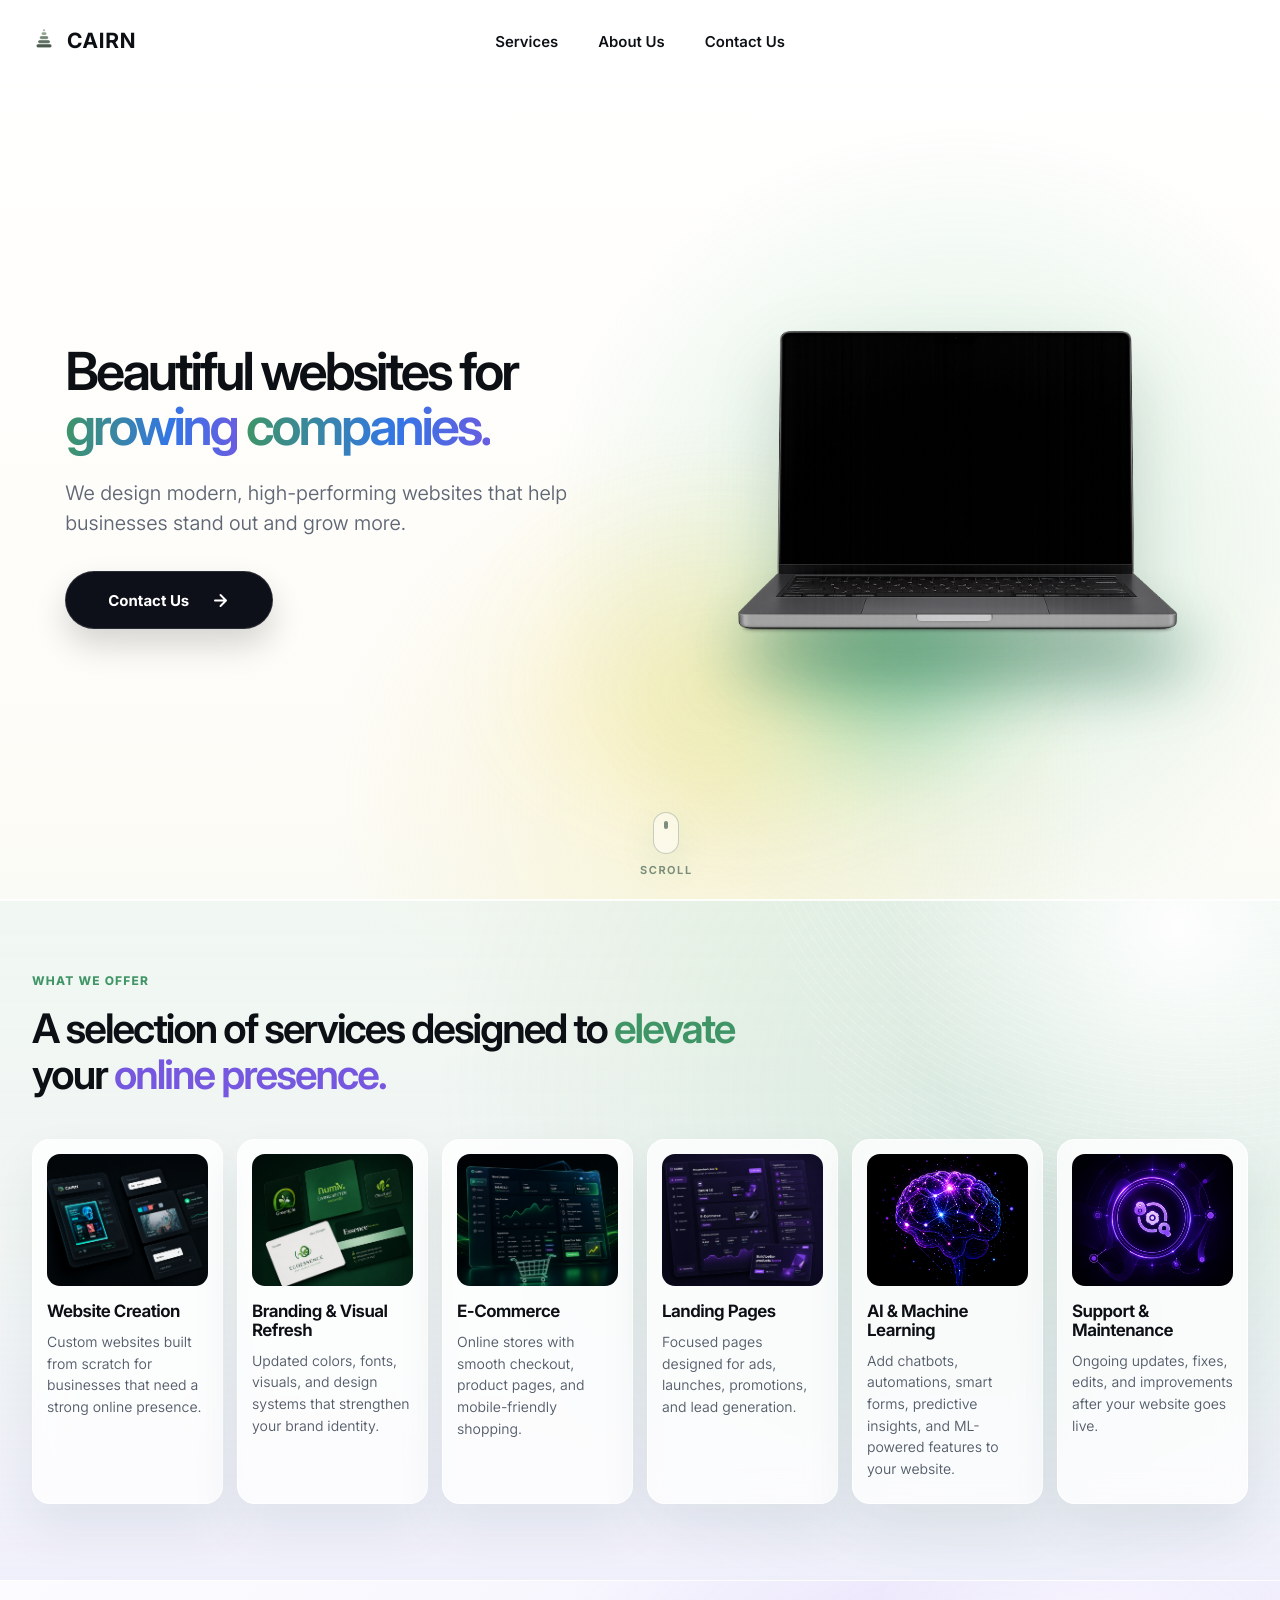
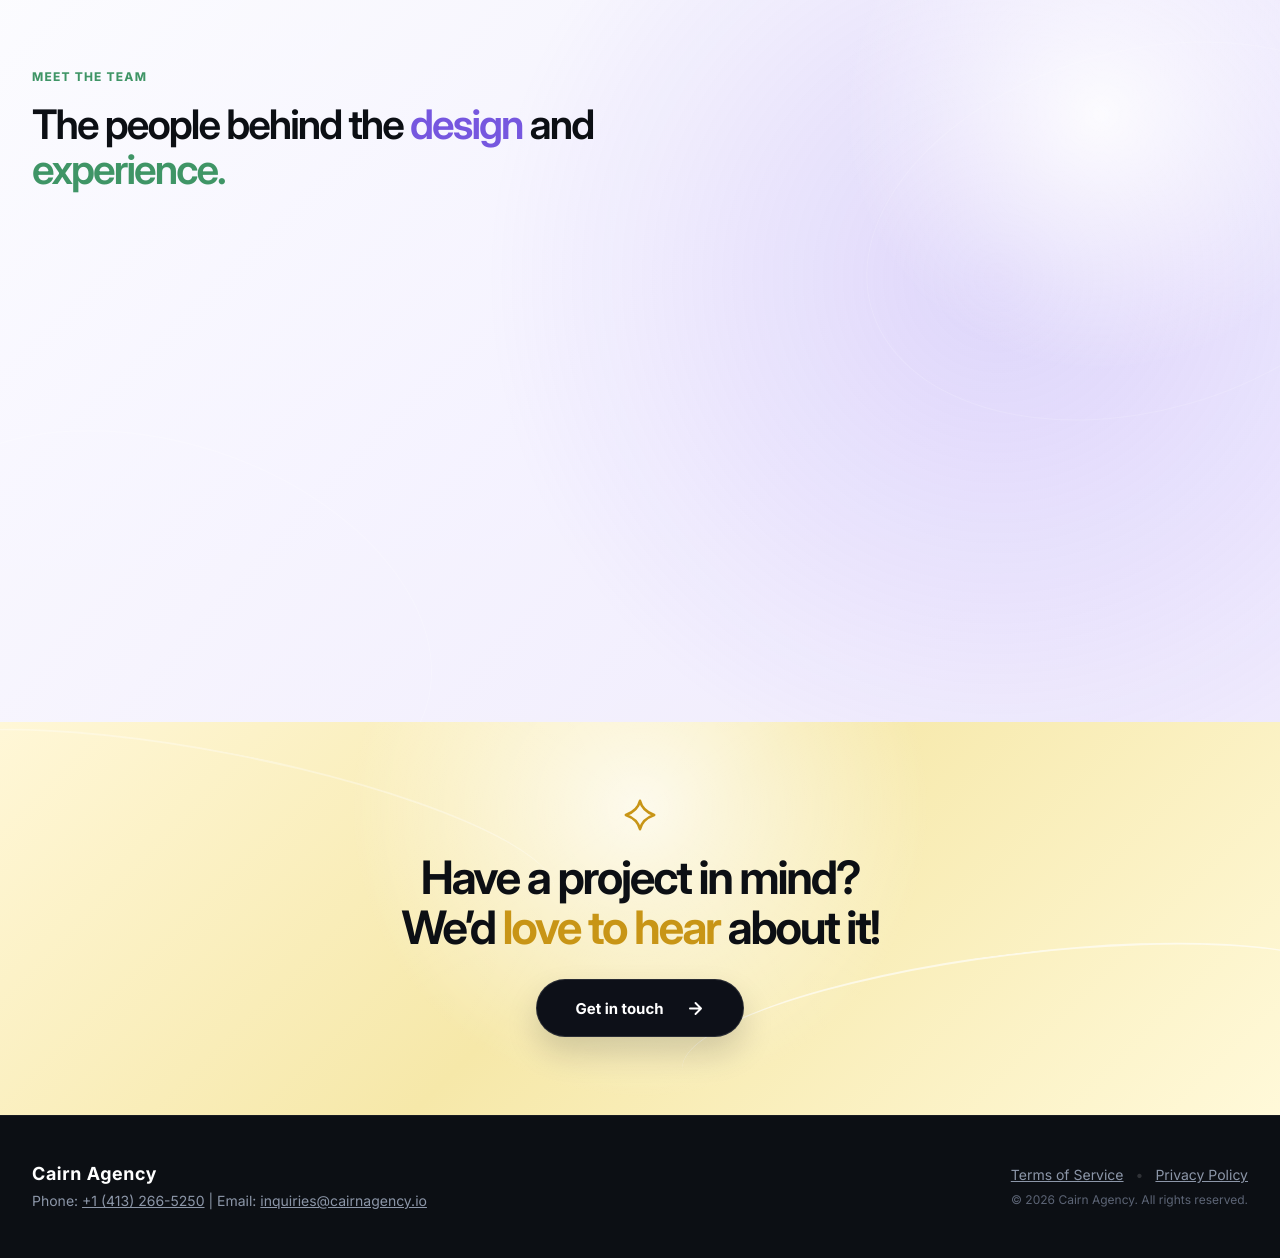
==== index.html @ 84ba9431 "chore: update LeadConnector chat widget ID" ====
<!DOCTYPE html>
<html lang="en">
<head>
  <meta charset="UTF-8" />
  <meta name="viewport" content="width=device-width, initial-scale=1.0" />
  <title>CAIRN - Beautiful Websites</title>
  <meta name="thumbnail" content="https://cairnagency.io/assets/cairn_logo.png" />
  <meta property="og:title" content="CAIRN - Beautiful Websites" />
  <meta property="og:description" content="Beautiful websites for growing companies." />
  <meta property="og:image" content="https://cairnagency.io/assets/cairn_logo.png" />
  <meta property="og:url" content="https://cairnagency.io" />
  <meta property="og:type" content="website" />
  <meta name="twitter:card" content="summary_large_image" />
  <meta name="twitter:image" content="https://cairnagency.io/assets/cairn_logo.png" />
  <link rel="preconnect" href="https://fonts.googleapis.com" />
  <link rel="preconnect" href="https://fonts.gstatic.com" crossorigin />
  <link href="https://fonts.googleapis.com/css2?family=Inter:wght@300;400;500;600;700;800&display=swap" rel="stylesheet" />
  <style>
    *, *::before, *::after { box-sizing: border-box; margin: 0; padding: 0; }

    :root {
      --ink: #0c0f14;
      --muted: #606775;
      --sage: #3f9566;
      --sage-soft: #dceee4;
      --lavender: #7657df;
      --violet: #9b5df6;
      --gold: #c89516;
      --cream: #fbfaf4;
      --card: rgba(255, 255, 255, 0.82);
      --line: rgba(12, 15, 20, 0.08);
      --shadow: 0 24px 70px rgba(32, 43, 58, 0.12);
      --radius: 22px;
    }

    html { scroll-behavior: smooth; }

    body {
      font-family: "Inter", system-ui, -apple-system, BlinkMacSystemFont, "Segoe UI", sans-serif;
      background: #fbfbf7;
      color: var(--ink);
      overflow-x: hidden;
      -webkit-font-smoothing: antialiased;
      text-rendering: geometricPrecision;
    }

    img, video { max-width: 100%; }

    a { color: inherit; }

    @keyframes fadeUp {
      from { transform: translateY(18px); }
      to { transform: translateY(0); }
    }

    @keyframes textReveal {
      from {
        opacity: 0;
        transform: translateY(22px);
        filter: blur(2px);
      }
      to {
        opacity: 1;
        transform: translateY(0);
        filter: blur(0);
      }
    }

    @keyframes gradientDrift {
      0%, 100% { background-position: 0% 50%; }
      50% { background-position: 100% 50%; }
    }

    @keyframes floatLaptop {
      0%, 100% { transform: translateY(0); }
      50% { transform: translateY(-10px); }
    }

    @keyframes sheen {
      0% { transform: translateX(-120%) skewX(-18deg); }
      45%, 100% { transform: translateX(230%) skewX(-18deg); }
    }

    @keyframes scrollPulse {
      0%, 100% { transform: translateY(0); opacity: 0.55; }
      50% { transform: translateY(7px); opacity: 1; }
    }

    .page {
      min-height: 100vh;
      background:
        radial-gradient(circle at 75% 19%, rgba(83, 189, 126, 0.22), transparent 26rem),
        radial-gradient(circle at 56% 28%, rgba(235, 219, 117, 0.28), transparent 24rem),
        linear-gradient(180deg, #fff 0%, #fdfcf7 28%, #edf6f0 48%, #f1effe 72%, #fff7cd 100%);
    }

    .container {
      width: min(100% - 64px, 1420px);
      margin-inline: auto;
    }

    .accent-green { color: var(--sage); }
    .accent-purple { color: var(--lavender); }
    .accent-gold { color: var(--gold); }

    /* NAV */
    .site-nav {
      position: fixed;
      top: 0;
      left: 0;
      right: 0;
      z-index: 100;
      background: rgba(255, 255, 255, 0.72);
      border-bottom: 1px solid rgba(255, 255, 255, 0.82);
      backdrop-filter: blur(22px);
      -webkit-backdrop-filter: blur(22px);
    }

    .nav-inner {
      width: min(100% - 64px, 1420px);
      min-height: 82px;
      margin-inline: auto;
      display: grid;
      grid-template-columns: 1fr auto 1fr;
      align-items: center;
      gap: 24px;
    }

    .brand {
      display: inline-flex;
      align-items: center;
      gap: 11px;
      width: fit-content;
      font-size: 21px;
      font-weight: 700;
      letter-spacing: 0.035em;
      text-decoration: none;
    }

    .brand-mark {
      width: 24px;
      height: 24px;
      object-fit: contain;
    }

    .nav-links {
      display: flex;
      align-items: center;
      justify-content: center;
      gap: 40px;
      list-style: none;
    }

    .nav-links a {
      position: relative;
      color: var(--ink);
      font-size: 15px;
      font-weight: 580;
      text-decoration: none;
    }

    .nav-links a::after {
      content: "";
      position: absolute;
      left: 0;
      right: 0;
      bottom: -9px;
      height: 2px;
      border-radius: 999px;
      background: linear-gradient(90deg, var(--sage), var(--lavender));
      transform: scaleX(0);
      transform-origin: center;
      transition: transform 180ms ease;
    }

    .nav-links a:hover::after { transform: scaleX(1); }

    /* HERO */
    .hero {
      position: relative;
      min-height: 100vh;
      display: flex;
      align-items: center;
      padding: 132px 0 76px;
      overflow: hidden;
      border-bottom: 1px solid rgba(255, 255, 255, 0.88);
      isolation: isolate;
    }

    .hero::before {
      content: "";
      position: absolute;
      width: 720px;
      height: 330px;
      right: 8%;
      bottom: 76px;
      border-radius: 50%;
      background:
        radial-gradient(circle at 60% 48%, rgba(26, 161, 95, 0.54), transparent 32%),
        radial-gradient(circle at 34% 60%, rgba(238, 221, 105, 0.42), transparent 42%);
      filter: blur(38px);
      opacity: 0.78;
      pointer-events: none;
      z-index: -1;
    }

    .hero-grid {
      position: relative;
      z-index: 1;
      display: grid;
      grid-template-columns: minmax(560px, 1fr) minmax(500px, 1fr);
      align-items: center;
      gap: 58px;
    }

    .hero-copy {
      min-width: 0;
      width: min(100%, 760px);
      padding-top: 18px;
      padding-left: clamp(0px, 2.6vw, 46px);
      animation: fadeUp 780ms ease both;
    }

    .hero h1 {
      max-width: 720px;
      font-size: clamp(42px, 4.1vw, 64px);
      font-weight: 620;
      letter-spacing: -0.058em;
      line-height: 1.045;
      color: var(--ink);
    }

    .hero-line {
      display: block;
      opacity: 0;
      animation: textReveal 680ms cubic-bezier(0.2, 0.78, 0.22, 1) forwards;
    }

    .hero-line:nth-child(2) { animation-delay: 90ms; }

    .hero-gradient-text {
      background: linear-gradient(92deg, #3f9566 0%, #3376e6 36%, #7657df 64%, #d848e9 100%);
      background-size: 170% 170%;
      -webkit-background-clip: text;
      -webkit-text-fill-color: transparent;
      background-clip: text;
      letter-spacing: -0.06em;
      animation: gradientDrift 8s ease-in-out infinite;
    }

    .gradient-word { display: inline; }
    .mobile-title-break { display: inline; }

    .hero-subtext {
      max-width: 545px;
      margin-top: 24px;
      color: var(--muted);
      font-size: 20px;
      line-height: 1.54;
      font-weight: 350;
      opacity: 0;
      animation: textReveal 640ms 220ms cubic-bezier(0.2, 0.78, 0.22, 1) forwards;
    }

    .btn {
      position: relative;
      display: inline-flex;
      align-items: center;
      justify-content: center;
      gap: 22px;
      min-width: 208px;
      min-height: 58px;
      padding: 16px 28px;
      border-radius: 999px;
      background: #0d1018;
      color: #fff;
      border: 1px solid rgba(255, 255, 255, 0.12);
      box-shadow: 0 16px 32px rgba(0, 0, 0, 0.16);
      font-size: 15px;
      font-weight: 700;
      text-decoration: none;
      overflow: hidden;
      transition: transform 180ms ease, box-shadow 180ms ease;
    }

    .btn::after {
      content: "";
      position: absolute;
      inset: -35% auto -35% -50%;
      width: 46%;
      background: linear-gradient(90deg, transparent, rgba(255, 255, 255, 0.28), transparent);
      animation: sheen 4.8s ease-in-out infinite;
      pointer-events: none;
    }

    .btn:hover {
      transform: translateY(-2px);
      box-shadow: 0 20px 44px rgba(0, 0, 0, 0.22);
    }

    .hero-actions {
      display: flex;
      flex-direction: column;
      align-items: flex-start;
      gap: 26px;
      margin-top: 32px;
      opacity: 0;
      animation: textReveal 640ms 340ms cubic-bezier(0.2, 0.78, 0.22, 1) forwards;
    }

    .hero-visual {
      position: relative;
      z-index: 1;
      animation: fadeUp 900ms 100ms ease both;
    }

    .macbook-wrapper {
      position: relative;
      width: 100%;
      max-width: 680px;
      margin-left: auto;
      animation: floatLaptop 7s ease-in-out infinite;
    }

    .macbook-wrapper::after {
      content: "";
      position: absolute;
      left: 11%;
      right: 8%;
      bottom: -4%;
      height: 16%;
      border-radius: 50%;
      background: rgba(23, 111, 67, 0.42);
      filter: blur(32px);
      z-index: 0;
    }

    .macbook-img {
      position: relative;
      z-index: 2;
      display: block;
      filter: drop-shadow(0 34px 34px rgba(28, 60, 45, 0.18));
      pointer-events: none;
    }

    .screen-video {
      position: absolute;
      z-index: 3;
      top: 19.8%;
      left: 15.8%;
      width: 68%;
      height: 42%;
      object-fit: contain;
      display: block;
    }

    .scroll-cue {
      position: absolute;
      left: 50%;
      bottom: 22px;
      z-index: 3;
      display: inline-flex;
      flex-direction: column;
      align-items: center;
      gap: 9px;
      color: rgba(63, 90, 76, 0.68);
      font-size: 11px;
      font-weight: 650;
      letter-spacing: 0.14em;
      text-transform: uppercase;
      text-decoration: none;
      transform: translateX(-50%);
      opacity: 0;
      animation: textReveal 700ms 780ms ease forwards;
    }

    .scroll-cue:hover { color: rgba(45, 112, 77, 0.96); }

    .scroll-mouse {
      width: 26px;
      height: 42px;
      border: 1px solid rgba(63, 90, 76, 0.28);
      border-radius: 999px;
      display: grid;
      place-items: start center;
      padding-top: 8px;
      background: rgba(255, 255, 255, 0.45);
      box-shadow: 0 12px 34px rgba(63, 149, 102, 0.12);
      backdrop-filter: blur(12px);
      -webkit-backdrop-filter: blur(12px);
    }

    .scroll-dot {
      width: 4px;
      height: 8px;
      border-radius: 999px;
      background: currentColor;
      animation: scrollPulse 1.7s ease-in-out infinite;
    }

    /* SECTION BASE */
    section { scroll-margin-top: 88px; }

    .section-kicker {
      margin-bottom: 18px;
      color: var(--sage);
      font-size: 12px;
      font-weight: 760;
      letter-spacing: 0.1em;
      text-transform: uppercase;
    }

    .section-title {
      max-width: 720px;
      font-size: clamp(31px, 3.18vw, 43px);
      font-weight: 620;
      line-height: 1.12;
      letter-spacing: -0.048em;
    }

    /* PORTFOLIO */
    .portfolio-section {
      position: relative;
      padding: 72px 0 76px;
      background:
        radial-gradient(circle at 10% 90%, rgba(255, 255, 255, 0.94), transparent 18rem),
        radial-gradient(circle at 80% 10%, rgba(118, 87, 223, 0.12), transparent 35rem),
        linear-gradient(180deg, #fbfbf7, rgba(238, 246, 241, 0.4), rgba(240, 239, 252, 0.4));
      overflow: hidden;
    }

    .portfolio-header {
      position: relative;
      z-index: 1;
      margin-bottom: 42px;
      min-width: 0;
    }

    @keyframes floatPortfolio {
      0%, 100% { transform: translateY(0px) rotateZ(0deg); }
      50% { transform: translateY(-16px) rotateZ(0.5deg); }
    }

    .portfolio-floating-wrapper {
      position: relative;
      z-index: 1;
      width: 100%;
      max-width: 900px;
      margin: 40px auto 0;
      perspective: 1000px;
      animation: floatPortfolio 7s ease-in-out infinite;
    }

    .portfolio-floating-item {
      position: relative;
      display: block;
      width: 100%;
      transition: transform 0.6s cubic-bezier(0.2, 0.8, 0.2, 1);
      transform: rotateX(5deg) rotateY(-3deg);
      text-decoration: none;
    }

    .portfolio-floating-item:hover {
      transform: rotateX(0deg) rotateY(0deg) scale(1.02);
    }

    .portfolio-floating-img {
      display: block;
      width: 100%;
      height: auto;
      object-fit: contain;
      filter: drop-shadow(0 36px 60px rgba(28, 41, 55, 0.18));
      transition: filter 0.6s ease, transform 0.6s ease;
    }

    .portfolio-floating-item:hover .portfolio-floating-img {
      filter: drop-shadow(0 45px 80px rgba(28, 41, 55, 0.26));
      transform: scale(1.01);
    }

    .portfolio-title-pill {
      position: absolute;
      bottom: 10%;
      left: 50%;
      transform: translateX(-50%);
      background: rgba(255, 255, 255, 0.88);
      border: 1px solid rgba(255, 255, 255, 0.95);
      box-shadow: 0 16px 40px rgba(0, 0, 0, 0.15);
      backdrop-filter: blur(16px);
      -webkit-backdrop-filter: blur(16px);
      padding: 14px 32px;
      border-radius: 999px;
      color: var(--ink);
      font-size: 20px;
      font-weight: 700;
      letter-spacing: -0.01em;
      transition: transform 0.6s cubic-bezier(0.2, 0.8, 0.2, 1), background 0.6s ease;
      pointer-events: none;
      display: flex;
      align-items: center;
      gap: 10px;
    }

    .portfolio-floating-item:hover .portfolio-title-pill {
      transform: translateX(-50%) translateY(-8px);
      background: #fff;
    }

    .portfolio-title-pill svg {
      color: var(--lavender);
      transition: transform 0.4s ease;
    }

    .portfolio-floating-item:hover .portfolio-title-pill svg {
      transform: translateX(4px) translateY(-4px);
    }

    /* SERVICES */
    .services-section {
      position: relative;
      padding: 72px 0 76px;
      background:
        radial-gradient(circle at 92% 4%, rgba(255, 255, 255, 0.94), transparent 18rem),
        radial-gradient(circle at 78% 28%, rgba(91, 171, 126, 0.16), transparent 35rem),
        linear-gradient(180deg, rgba(238, 246, 241, 0.78), rgba(241, 245, 245, 0.72) 50%, rgba(240, 239, 252, 0.88));
      border-top: 1px solid rgba(255, 255, 255, 0.9);
      border-bottom: 1px solid rgba(255, 255, 255, 0.9);
      overflow: hidden;
    }

    .services-section::before {
      content: "";
      position: absolute;
      inset: 0 0 auto auto;
      width: 520px;
      height: 430px;
      opacity: 0.36;
      background:
        repeating-radial-gradient(ellipse at top right, rgba(255,255,255,0.54) 0 1px, transparent 1px 8px);
      transform: rotate(-18deg) translate(90px, -110px);
      pointer-events: none;
    }

    .services-header {
      position: relative;
      z-index: 1;
      margin-bottom: 42px;
      min-width: 0;
    }

    .services-grid {
      position: relative;
      z-index: 1;
      display: grid;
      grid-template-columns: repeat(6, minmax(0, 1fr));
      gap: 14px;
    }

    .service-card {
      min-height: 318px;
      padding: 14px 14px 22px;
      border: 1px solid rgba(255, 255, 255, 0.9);
      border-radius: 18px;
      background: rgba(255, 255, 255, 0.78);
      box-shadow: 0 24px 50px rgba(43, 61, 75, 0.08);
      backdrop-filter: blur(14px);
      -webkit-backdrop-filter: blur(14px);
      display: flex;
      flex-direction: column;
      transition: transform 180ms ease, box-shadow 180ms ease, border-color 180ms ease;
    }

    .service-card:hover {
      transform: translateY(-5px);
      border-color: rgba(63, 149, 102, 0.18);
      box-shadow: 0 30px 64px rgba(43, 61, 75, 0.14);
    }

    .service-img {
      width: 100%;
      aspect-ratio: 1 / 0.82;
      object-fit: cover;
      border-radius: 13px;
      box-shadow: inset 0 0 0 1px rgba(255, 255, 255, 0.3);
    }

    .service-name {
      margin-top: 17px;
      font-size: 17px;
      font-weight: 660;
      line-height: 1.1;
      letter-spacing: -0.03em;
    }

    .service-desc {
      margin-top: 10px;
      color: #525b68;
      font-size: 14px;
      font-weight: 350;
      line-height: 1.55;
    }

    /* TEAM */
    .team-section {
      position: relative;
      padding: 88px 0 84px;
      background:
        radial-gradient(circle at 86% 18%, rgba(255,255,255,0.88), transparent 16rem),
        radial-gradient(circle at 78% 40%, rgba(142, 111, 235, 0.2), transparent 32rem),
        linear-gradient(135deg, rgba(252,252,255,0.96), rgba(237,232,255,0.88));
      overflow: hidden;
    }

    .team-section::before,
    .team-section::after {
      content: "";
      position: absolute;
      inset: auto auto -80px -120px;
      width: 560px;
      height: 360px;
      border: 1px solid rgba(255, 255, 255, 0.6);
      border-radius: 50%;
      transform: rotate(18deg);
      opacity: 0.36;
      pointer-events: none;
    }

    .team-section::after {
      inset: 70px -140px auto auto;
      opacity: 0.24;
      transform: rotate(-16deg);
    }

    .team-header {
      position: relative;
      z-index: 1;
      margin-bottom: 40px;
      min-width: 0;
    }

    .team-grid {
      position: relative;
      z-index: 1;
      display: grid;
      grid-template-columns: repeat(2, minmax(0, 1fr));
      gap: 56px;
    }

    .bio-card {
      min-height: 360px;
      padding: 32px;
      display: grid;
      grid-template-columns: 152px 1fr;
      gap: 28px;
      border: 1px solid rgba(255, 255, 255, 0.86);
      border-radius: 18px;
      background: rgba(255, 255, 255, 0.78);
      box-shadow: 0 26px 70px rgba(80, 71, 110, 0.12);
      backdrop-filter: blur(16px);
      -webkit-backdrop-filter: blur(16px);
      transition: transform 180ms ease, box-shadow 180ms ease;
    }

    .bio-card:hover {
      transform: translateY(-6px);
      box-shadow: 0 32px 80px rgba(80, 71, 110, 0.18);
    }

    .bio-photo-wrap {
      align-self: start;
      width: 132px;
      height: 132px;
      padding: 4px;
      border-radius: 50%;
      background: linear-gradient(135deg, var(--person-color), rgba(255,255,255,0.9));
      box-shadow: 0 18px 36px color-mix(in srgb, var(--person-color) 28%, transparent);
    }

    .bio-photo-wrap img {
      width: 100%;
      height: 100%;
      border-radius: 50%;
      object-fit: cover;
      border: 4px solid rgba(255, 255, 255, 0.86);
    }

    .bio-name {
      font-size: 26px;
      font-weight: 660;
      line-height: 1.1;
      letter-spacing: -0.045em;
    }

    .bio-roles {
      display: flex;
      flex-wrap: wrap;
      gap: 8px;
      margin: 16px 0 22px;
    }

    .bio-role {
      padding: 7px 14px;
      border-radius: 999px;
      background: color-mix(in srgb, var(--person-color) 12%, white);
      color: var(--person-color);
      font-size: 12px;
      font-weight: 700;
    }

    .bio-text {
      color: #4f5865;
      font-size: 14px;
      font-weight: 350;
      line-height: 1.72;
    }

    .linkedin-btn {
      width: fit-content;
      display: inline-flex;
      align-items: center;
      gap: 8px;
      margin-top: 24px;
      padding: 10px 18px;
      border: 1px solid color-mix(in srgb, var(--person-color) 35%, rgba(0,0,0,0.1));
      border-radius: 9px;
      color: var(--person-color);
      background: rgba(255, 255, 255, 0.62);
      font-size: 13px;
      font-weight: 700;
      text-decoration: none;
      transition: transform 180ms ease, background 180ms ease;
    }

    .linkedin-btn:hover {
      transform: translateY(-2px);
      background: #fff;
    }

    /* CTA */
    .footer-cta {
      position: relative;
      padding: 76px 0 78px;
      text-align: center;
      background:
        radial-gradient(circle at 50% 22%, rgba(255, 255, 255, 0.78), transparent 18rem),
        linear-gradient(135deg, #fff7d7, #f6e8a9 48%, #fff9d9);
      overflow: hidden;
    }

    .footer-cta::before,
    .footer-cta::after {
      content: "";
      position: absolute;
      inset: auto -80px 12px auto;
      width: 680px;
      height: 150px;
      border-top: 2px solid rgba(255, 255, 255, 0.64);
      border-radius: 50%;
      transform: rotate(-7deg);
      pointer-events: none;
    }

    .footer-cta::after {
      inset: 30px auto auto -120px;
      transform: rotate(11deg);
      opacity: 0.52;
    }

    .sparkle {
      width: 34px;
      height: 34px;
      margin: 0 auto 18px;
      color: var(--gold);
    }

    .footer-cta h2 {
      max-width: 640px;
      margin: 0 auto 26px;
      font-size: clamp(32px, 3.6vw, 48px);
      font-weight: 660;
      line-height: 1.08;
      letter-spacing: -0.05em;
    }

    /* ANIMATION */
    .reveal {
      transform: translateY(0);
      transition: opacity 680ms ease, transform 680ms ease;
    }

    .js .reveal {
      opacity: 0;
      transform: translateY(18px);
    }

    .js .reveal.is-visible {
      opacity: 1;
      transform: translateY(0);
    }

    /* RESPONSIVE */
    @media (max-width: 1180px) {
      .hero-grid { grid-template-columns: 1fr; gap: 34px; }
      .hero { padding-top: 124px; }
      .hero-copy { padding-left: 0; }
      .macbook-wrapper { margin-inline: auto; max-width: 760px; }
      .services-grid { grid-template-columns: repeat(3, minmax(0, 1fr)); }
      .team-grid { gap: 28px; }
      .bio-card { grid-template-columns: 1fr; text-align: center; }
      .bio-photo-wrap, .linkedin-btn { margin-inline: auto; }
      .bio-roles { justify-content: center; }
    }

    @media (max-width: 820px) {
      .container, .nav-inner { width: min(100% - 36px, 1420px); }
      .nav-inner {
        min-height: 86px;
        grid-template-columns: 1fr;
        justify-items: center;
        gap: 12px;
        padding-block: 14px;
      }
      .brand { justify-self: center; }
      .nav-links { gap: 26px; }
      .nav-links a { font-size: 14px; }
      .hero { min-height: auto; padding: 116px 0 58px; }
      .hero h1 { font-size: clamp(44px, 12vw, 68px); }
      .hero-subtext { font-size: 18px; }
      .scroll-cue { display: none; }
      .services-grid { grid-template-columns: repeat(2, minmax(0, 1fr)); }
      .team-grid { grid-template-columns: 1fr; }
    }

    @media (max-width: 560px) {
      .container, .nav-inner { width: min(100% - 28px, 1420px); }
      .nav-inner { min-height: 82px; }
      .brand { font-size: 18px; }
      .brand-mark { width: 21px; height: 21px; }
      .nav-links { gap: 18px; }
      .nav-links a { font-size: 12px; }
      .hero { padding-top: 96px; }
      .hero-grid { gap: 42px; }
      .hero h1 {
        max-width: 100%;
        font-size: clamp(36px, 10.1vw, 40px);
        letter-spacing: -0.045em;
        line-height: 1.04;
      }
      .mobile-title-break { display: block; }
      .gradient-word { display: block; }
      .hero-copy { text-align: center; }
      .hero-subtext {
        max-width: 100%;
        font-size: 16px;
        margin-inline: auto;
      }
      .macbook-wrapper { max-width: 100%; }
      .section-title {
        max-width: 100%;
        font-size: clamp(28px, 8.1vw, 34px);
        letter-spacing: -0.045em;
      }
      .hero-actions { gap: 22px; align-items: center; }
      .services-grid { grid-template-columns: 1fr; }
      .service-card { min-height: auto; }
      .services-section, .team-section, .portfolio-section { padding-block: 54px; }
      .bio-card { padding: 24px; }
      .footer-cta { padding-block: 58px; }

      /* Mobile Portfolio Adjustments */
      .portfolio-floating-item {
        transform: rotateX(2deg) rotateY(-1deg);
      }
      .portfolio-floating-item:hover {
        transform: rotateX(0deg) rotateY(0deg) scale(1.01);
      }
      .portfolio-floating-img {
        filter: drop-shadow(0 20px 40px rgba(28, 41, 55, 0.15));
      }
      .portfolio-title-pill {
        width: 85%;
        max-width: 280px;
        font-size: 15px;
        padding: 10px 16px;
        justify-content: center;
      }
      .portfolio-title-pill svg {
        width: 16px;
        height: 16px;
      }
    }

    @media (prefers-reduced-motion: reduce) {
      *, *::before, *::after {
        animation-duration: 0.01ms !important;
        animation-iteration-count: 1 !important;
        scroll-behavior: auto !important;
        transition-duration: 0.01ms !important;
      }
    }

    /* Footer Styles */
    .site-footer {
      background: #0c0f14;
      color: #8c96a8;
      padding: 48px 0;
      border-top: 1px solid rgba(255, 255, 255, 0.05);
      font-size: 14px;
    }

    .footer-inner {
      width: min(100% - 64px, 1420px);
      margin-inline: auto;
      display: flex;
      justify-content: space-between;
      align-items: center;
      flex-wrap: wrap;
      gap: 24px;
    }

    .footer-brand {
      display: flex;
      flex-direction: column;
      gap: 8px;
    }

    .brand-text {
      color: #ffffff;
      font-size: 18px;
      font-weight: 700;
      letter-spacing: 0.035em;
    }

    .footer-contact-info {
      font-weight: 400;
    }

    .footer-meta {
      display: flex;
      flex-direction: column;
      align-items: flex-end;
      gap: 8px;
    }

    .footer-legal-links {
      display: flex;
      align-items: center;
      gap: 12px;
    }

    .footer-link {
      transition: color 150ms ease;
    }

    .footer-link:hover {
      color: #ffffff;
    }

    .footer-separator {
      color: rgba(255, 255, 255, 0.15);
    }

    .footer-copyright {
      font-size: 12px;
      color: #5c6475;
    }

    @media (max-width: 820px) {
      .footer-inner {
        flex-direction: column;
        align-items: center;
        text-align: center;
      }
      .footer-meta {
        align-items: center;
      }
    }
  </style>
</head>
<body>
  <div class="page">
    <header class="site-nav">
      <div class="nav-inner">
        <a class="brand" href="#">
          <img class="brand-mark" src="assets/cairn-stone-mark-cropped.png" alt="" />
          <span>CAIRN</span>
        </a>
        <ul class="nav-links" aria-label="Primary navigation">
          <li><a href="#services">Services</a></li>
          <li><a href="#about">About Us</a></li>
          <li><a href="#contact">Contact Us</a></li>
        </ul>
      </div>
    </header>

    <main>
      <section class="hero" id="home">
        <div class="container hero-grid">
          <div class="hero-copy">
            <h1>
              <span class="hero-line">Beautiful websites <span class="mobile-title-break">for</span></span>
              <span class="hero-line"><span class="hero-gradient-text">growing</span> <span class="hero-gradient-text gradient-word">companies.</span></span>
            </h1>
            <p class="hero-subtext">We design modern, high-performing websites that help businesses stand out and grow more.</p>
            <div class="hero-actions">
              <a href="mailto:inquiries@cairnagency.io" class="btn">
                Contact Us
                <svg width="19" height="19" viewBox="0 0 24 24" fill="none" stroke="currentColor" stroke-width="2.4" stroke-linecap="round" stroke-linejoin="round">
                  <path d="M5 12h14M12 5l7 7-7 7" />
                </svg>
              </a>
            </div>
          </div>

          <div class="hero-visual">
            <div class="macbook-wrapper">
              <video class="screen-video" autoplay loop muted playsinline>
                <source src="assets/motion-tiles.mp4" type="video/mp4" />
              </video>
              <img class="macbook-img" src="assets/mac.png" alt="MacBook showing web design tiles" />
            </div>
          </div>
        </div>
        <a class="scroll-cue" href="#services" aria-label="Scroll to services">
          <span class="scroll-mouse" aria-hidden="true"><span class="scroll-dot"></span></span>
          <span>Scroll</span>
        </a>
      </section>

      <section class="services-section" id="services">
        <div class="container">
          <div class="services-header reveal">
            <div class="section-kicker">What we offer</div>
            <h2 class="section-title">A selection of services designed to <span class="accent-green">elevate</span> your <span class="accent-purple">online presence.</span></h2>
          </div>

          <div class="services-grid">
            <article class="service-card reveal">
              <img src="assets/service-web-creation.png" alt="Website creation interface" class="service-img" />
              <h3 class="service-name">Website Creation</h3>
              <p class="service-desc">Custom websites built from scratch for businesses that need a strong online presence.</p>
            </article>

            <article class="service-card reveal">
              <img src="assets/service-visual-refresh.png" alt="Branding and visual refresh concept" class="service-img" />
              <h3 class="service-name">Branding & Visual Refresh</h3>
              <p class="service-desc">Updated colors, fonts, visuals, and design systems that strengthen your brand identity.</p>
            </article>

            <article class="service-card reveal">
              <img src="assets/service-ecommerce.png" alt="E-commerce dashboard" class="service-img" />
              <h3 class="service-name">E-Commerce</h3>
              <p class="service-desc">Online stores with smooth checkout, product pages, and mobile-friendly shopping.</p>
            </article>

            <article class="service-card reveal">
              <img src="assets/service-landing-page.png" alt="Landing page builder" class="service-img" />
              <h3 class="service-name">Landing Pages</h3>
              <p class="service-desc">Focused pages designed for ads, launches, promotions, and lead generation.</p>
            </article>

            <article class="service-card reveal">
              <img src="assets/service-ai-ml.png" alt="AI brain network" class="service-img" />
              <h3 class="service-name">AI & Machine Learning</h3>
              <p class="service-desc">Add chatbots, automations, smart forms, predictive insights, and ML-powered features to your website.</p>
            </article>

            <article class="service-card reveal">
              <img src="assets/service-support.png" alt="Support and maintenance automation graphic" class="service-img" />
              <h3 class="service-name">Support & Maintenance</h3>
              <p class="service-desc">Ongoing updates, fixes, edits, and improvements after your website goes live.</p>
            </article>
          </div>
        </div>
      </section>

      <section class="team-section" id="about">
        <div class="container">
          <div class="team-header reveal">
            <div class="section-kicker accent-purple">Meet the team</div>
            <h2 class="section-title">The people behind the <span class="accent-purple">design</span> and <span class="accent-green">experience.</span></h2>
          </div>

          <div class="team-grid">
            <article class="bio-card reveal" style="--person-color: #3f9566;">
              <div class="bio-photo-wrap">
                <div style="overflow:hidden;border-radius:50%;width:100%;height:100%;">
                  <img src="assets/kaylee_photo.jpg" alt="Kaylee King" style="border:none;" />
                </div>
              </div>
              <div class="bio-content">
                <h3 class="bio-name">Kaylee King</h3>
                <div class="bio-roles">
                  <span class="bio-role">Full Stack Developer</span>
                  <span class="bio-role">E-Commerce Specialist</span>
                  <span class="bio-role">Project Manager</span>
                </div>
                <p class="bio-text">Software engineer and builder at heart, Kaylee brings over six years of full-stack development experience spanning L3Harris, the U.S. Air Force Academy, UT Dallas, and her own SaaS venture, Dwllo. At Cairn, she pairs deep technical foundation with sharp project leadership.</p>
                <a href="https://www.linkedin.com/in/kaylee-king-965b44276" target="_blank" rel="noopener noreferrer" class="linkedin-btn">
                  <svg width="14" height="14" viewBox="0 0 24 24" fill="currentColor"><path d="M20.447 20.452h-3.554v-5.569c0-1.328-.027-3.037-1.852-3.037-1.853 0-2.136 1.445-2.136 2.939v5.667H9.351V9h3.414v1.561h.046c.477-.9 1.637-1.85 3.37-1.85 3.601 0 4.267 2.37 4.267 5.455v6.286zM5.337 7.433a2.062 2.062 0 0 1-2.063-2.065 2.064 2.064 0 1 1 2.063 2.065zm1.782 13.019H3.555V9h3.564v11.452zM22.225 0H1.771C.792 0 0 .774 0 1.729v20.542C0 23.227.792 24 1.771 24h20.451C23.2 24 24 23.227 24 22.271V1.729C24 .774 23.2 0 22.222 0h.003z"/></svg>
                  View on LinkedIn
                </a>
              </div>
            </article>

            <article class="bio-card reveal" style="--person-color: #8b5cf6;">
              <div class="bio-photo-wrap">
                <div style="overflow:hidden;border-radius:50%;width:100%;height:100%;">
                  <img src="assets/priyankaa_photo.jpg" alt="Priyankaa Surisetty" style="transform:scale(1.45) translateY(0.5%);" />
                </div>
              </div>
              <div class="bio-content">
                <h3 class="bio-name">Priyankaa Surisetty</h3>
                <div class="bio-roles">
                  <span class="bio-role">UX/UI Specialist</span>
                  <span class="bio-role">AI Specialist</span>
                  <span class="bio-role">Machine Learning Specialist</span>
                </div>
                <p class="bio-text">With experience working at AWS, Vanguard, and building machine learning projects, Priyankaa brings technical depth, creative thinking, and an eye for craft to every project. She combines clean UX/UI design with smart functionality to create websites that feel modern and easy to navigate.</p>
                <a href="https://www.linkedin.com/in/prisuri1/" target="_blank" rel="noopener noreferrer" class="linkedin-btn">
                  <svg width="14" height="14" viewBox="0 0 24 24" fill="currentColor"><path d="M20.447 20.452h-3.554v-5.569c0-1.328-.027-3.037-1.852-3.037-1.853 0-2.136 1.445-2.136 2.939v5.667H9.351V9h3.414v1.561h.046c.477-.9 1.637-1.85 3.37-1.85 3.601 0 4.267 2.37 4.267 5.455v6.286zM5.337 7.433a2.062 2.062 0 0 1-2.063-2.065 2.064 2.064 0 1 1 2.063 2.065zm1.782 13.019H3.555V9h3.564v11.452zM22.225 0H1.771C.792 0 0 .774 0 1.729v20.542C0 23.227.792 24 1.771 24h20.451C23.2 24 24 23.227 24 22.271V1.729C24 .774 23.2 0 22.222 0h.003z"/></svg>
                  View on LinkedIn
                </a>
              </div>
            </article>
          </div>
        </div>
      </section>

      <section class="footer-cta" id="contact">
        <div class="container">
          <svg class="sparkle" viewBox="0 0 24 24" fill="none" stroke="currentColor" stroke-width="1.8" stroke-linecap="round" stroke-linejoin="round" aria-hidden="true">
            <path d="M12 2c1.2 5.1 4 7.9 10 10-6 2.1-8.8 4.9-10 10-1.2-5.1-4-7.9-10-10 6-2.1 8.8-4.9 10-10Z" />
          </svg>
          <h2>Have a project in mind?<br />We’d <span class="accent-gold">love to hear</span> about it!</h2>
          <a href="mailto:inquiries@cairnagency.io" class="btn">
            Get in touch
            <svg width="19" height="19" viewBox="0 0 24 24" fill="none" stroke="currentColor" stroke-width="2.4" stroke-linecap="round" stroke-linejoin="round">
              <path d="M5 12h14M12 5l7 7-7 7" />
            </svg>
          </a>
        </div>
      </section>
    </main>

    <footer class="site-footer">
      <div class="footer-inner">
        <div class="footer-brand">
          <span class="brand-text">Cairn Agency</span>
          <p class="footer-contact-info">
            Phone: <a href="tel:+14132665250" class="footer-link">+1 (413) 266-5250</a> | Email: <a href="mailto:inquiries@cairnagency.io" class="footer-link">inquiries@cairnagency.io</a>
          </p>
        </div>
        <div class="footer-meta">
          <div class="footer-legal-links">
            <a href="terms.html" class="footer-link">Terms of Service</a>
            <span class="footer-separator">•</span>
            <a href="privacy.html" class="footer-link">Privacy Policy</a>
          </div>
          <p class="footer-copyright">&copy; 2026 Cairn Agency. All rights reserved.</p>
        </div>
      </div>
    </footer>
  </div>

  <script>
    document.documentElement.classList.add('js');

    const revealItems = document.querySelectorAll('.reveal');
    const revealObserver = new IntersectionObserver((entries) => {
      entries.forEach((entry) => {
        if (entry.isIntersecting) {
          entry.target.classList.add('is-visible');
          revealObserver.unobserve(entry.target);
        }
      });
    }, { threshold: 0.16 });

    revealItems.forEach((item, index) => {
      item.style.transitionDelay = `${Math.min(index * 60, 260)}ms`;
      revealObserver.observe(item);
    });


  </script>

  <!-- LeadConnector Chat Widget Script -->
  <script src="https://widgets.leadconnectorhq.com/loader.js" data-resources-url="https://widgets.leadconnectorhq.com/chat-widget/loader.js" data-widget-id="6a3ad02f105532eae1537d68" data-source="WEB_USER"></script>
</body>
</html>
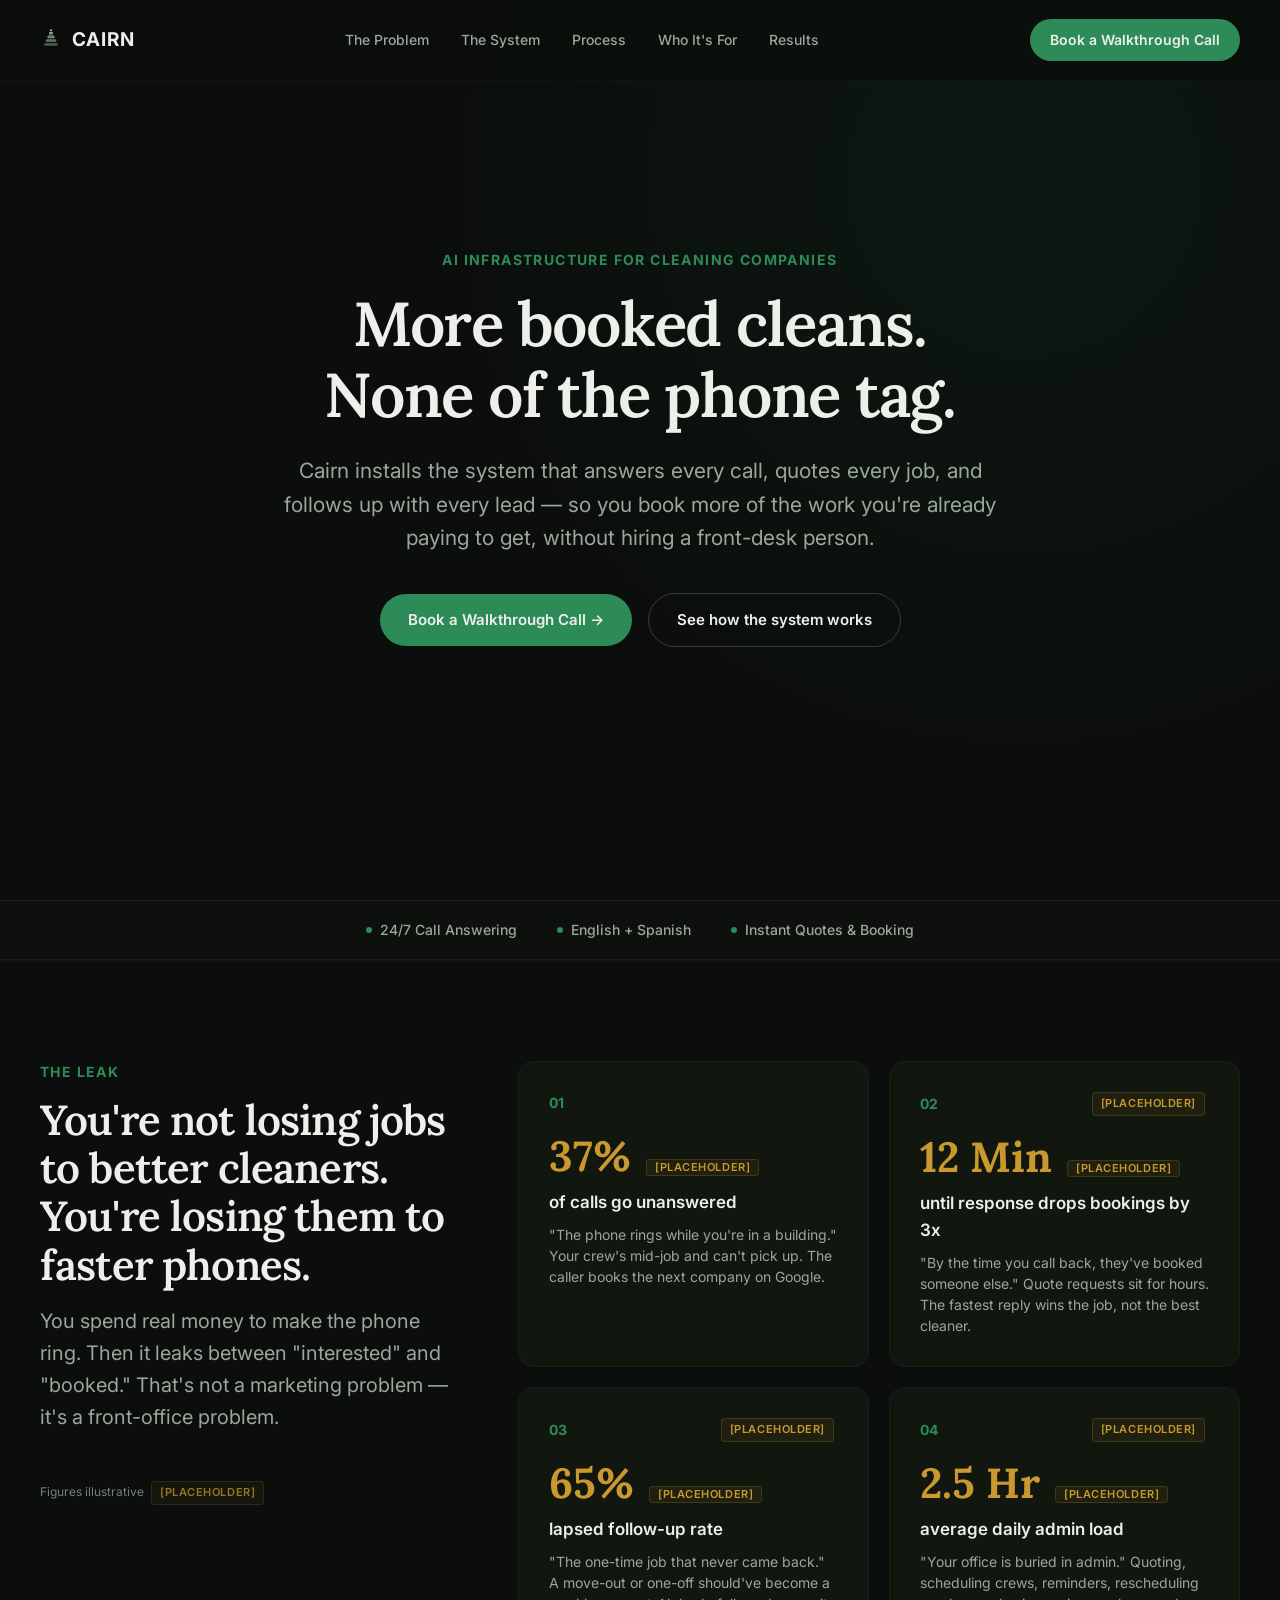
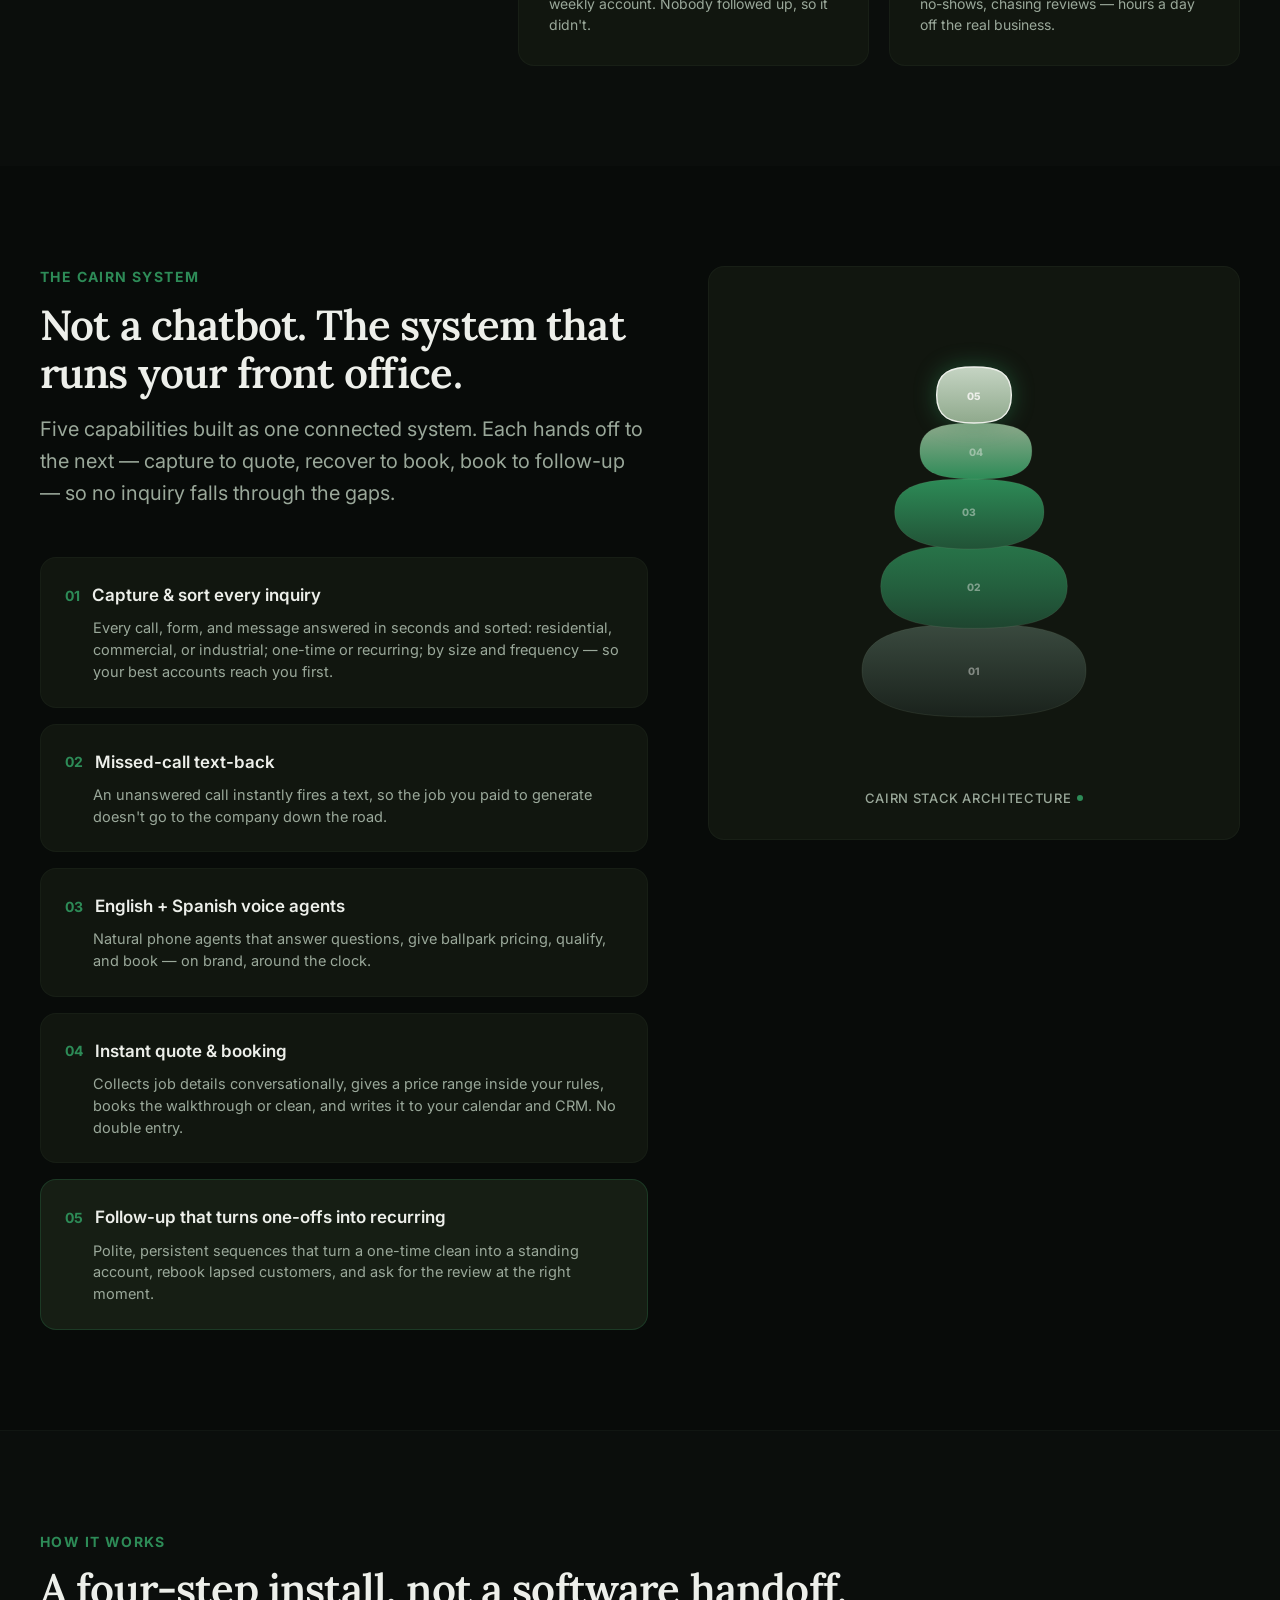
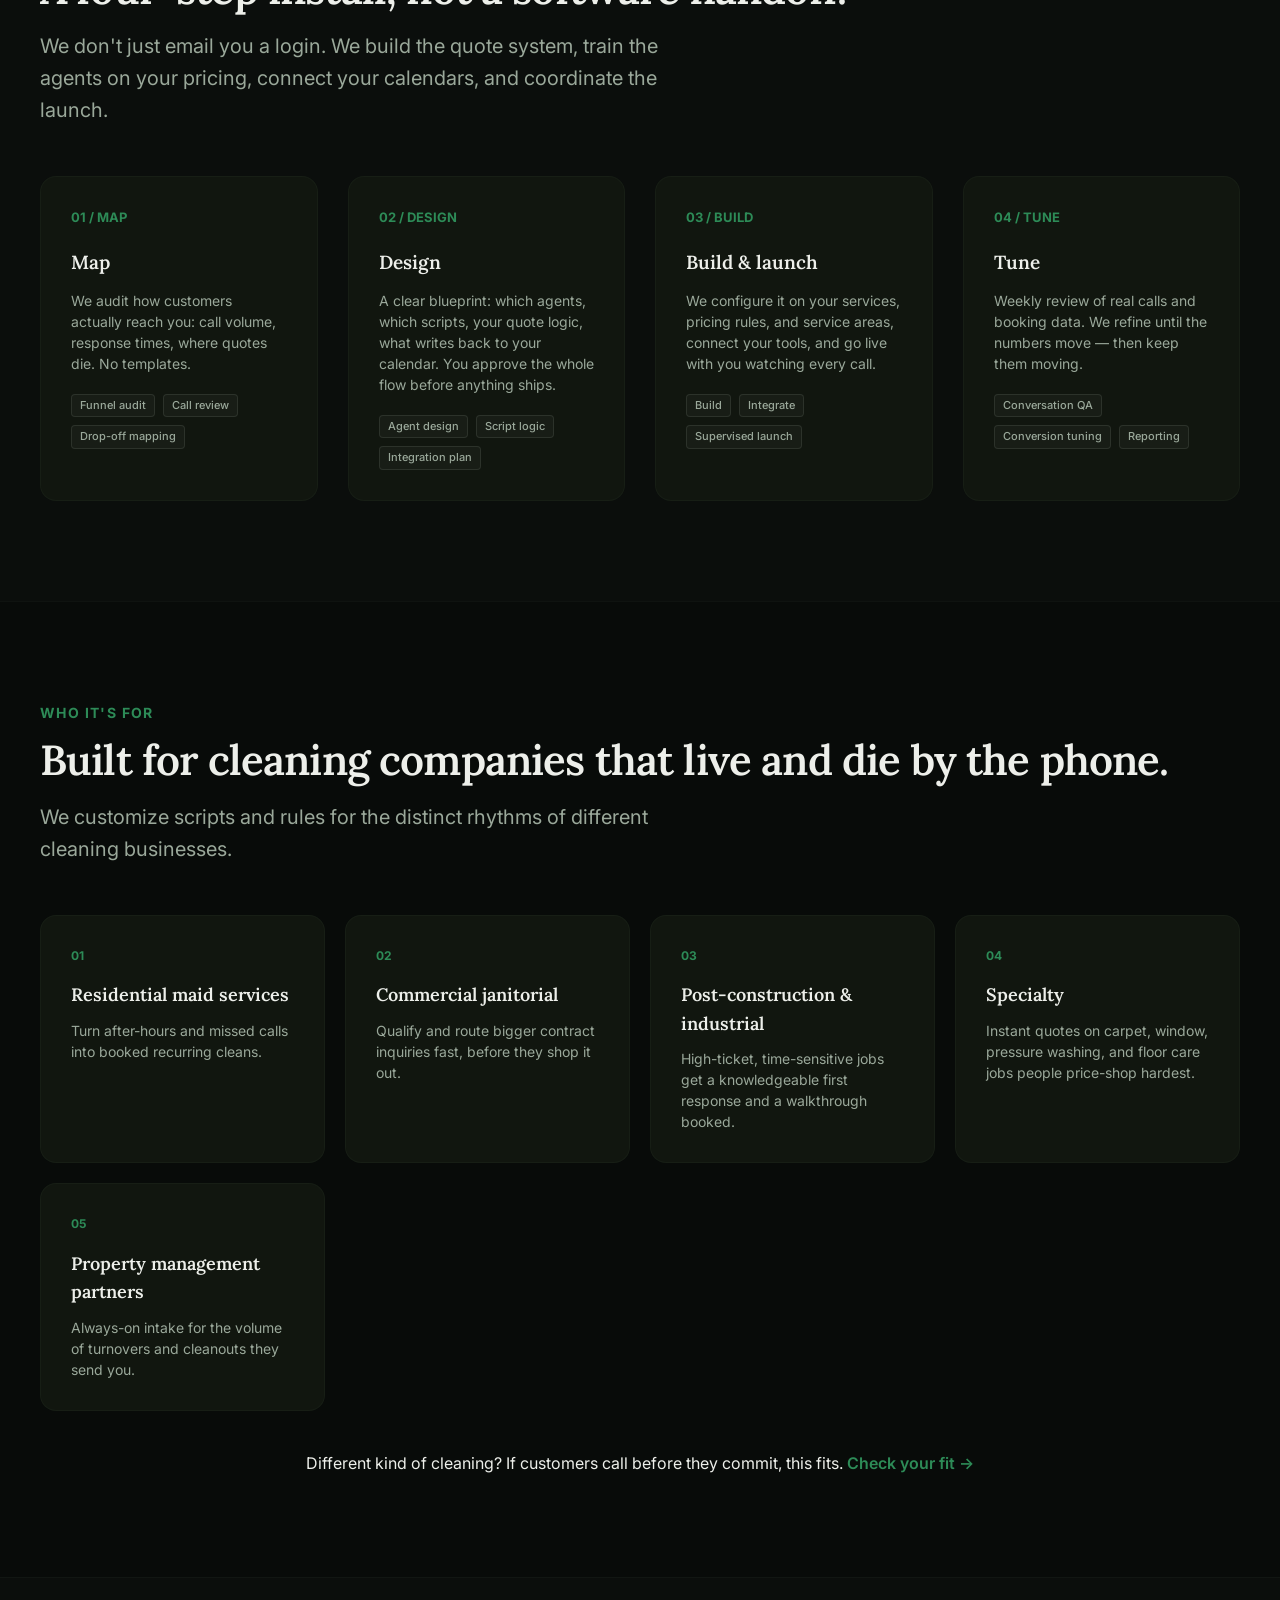
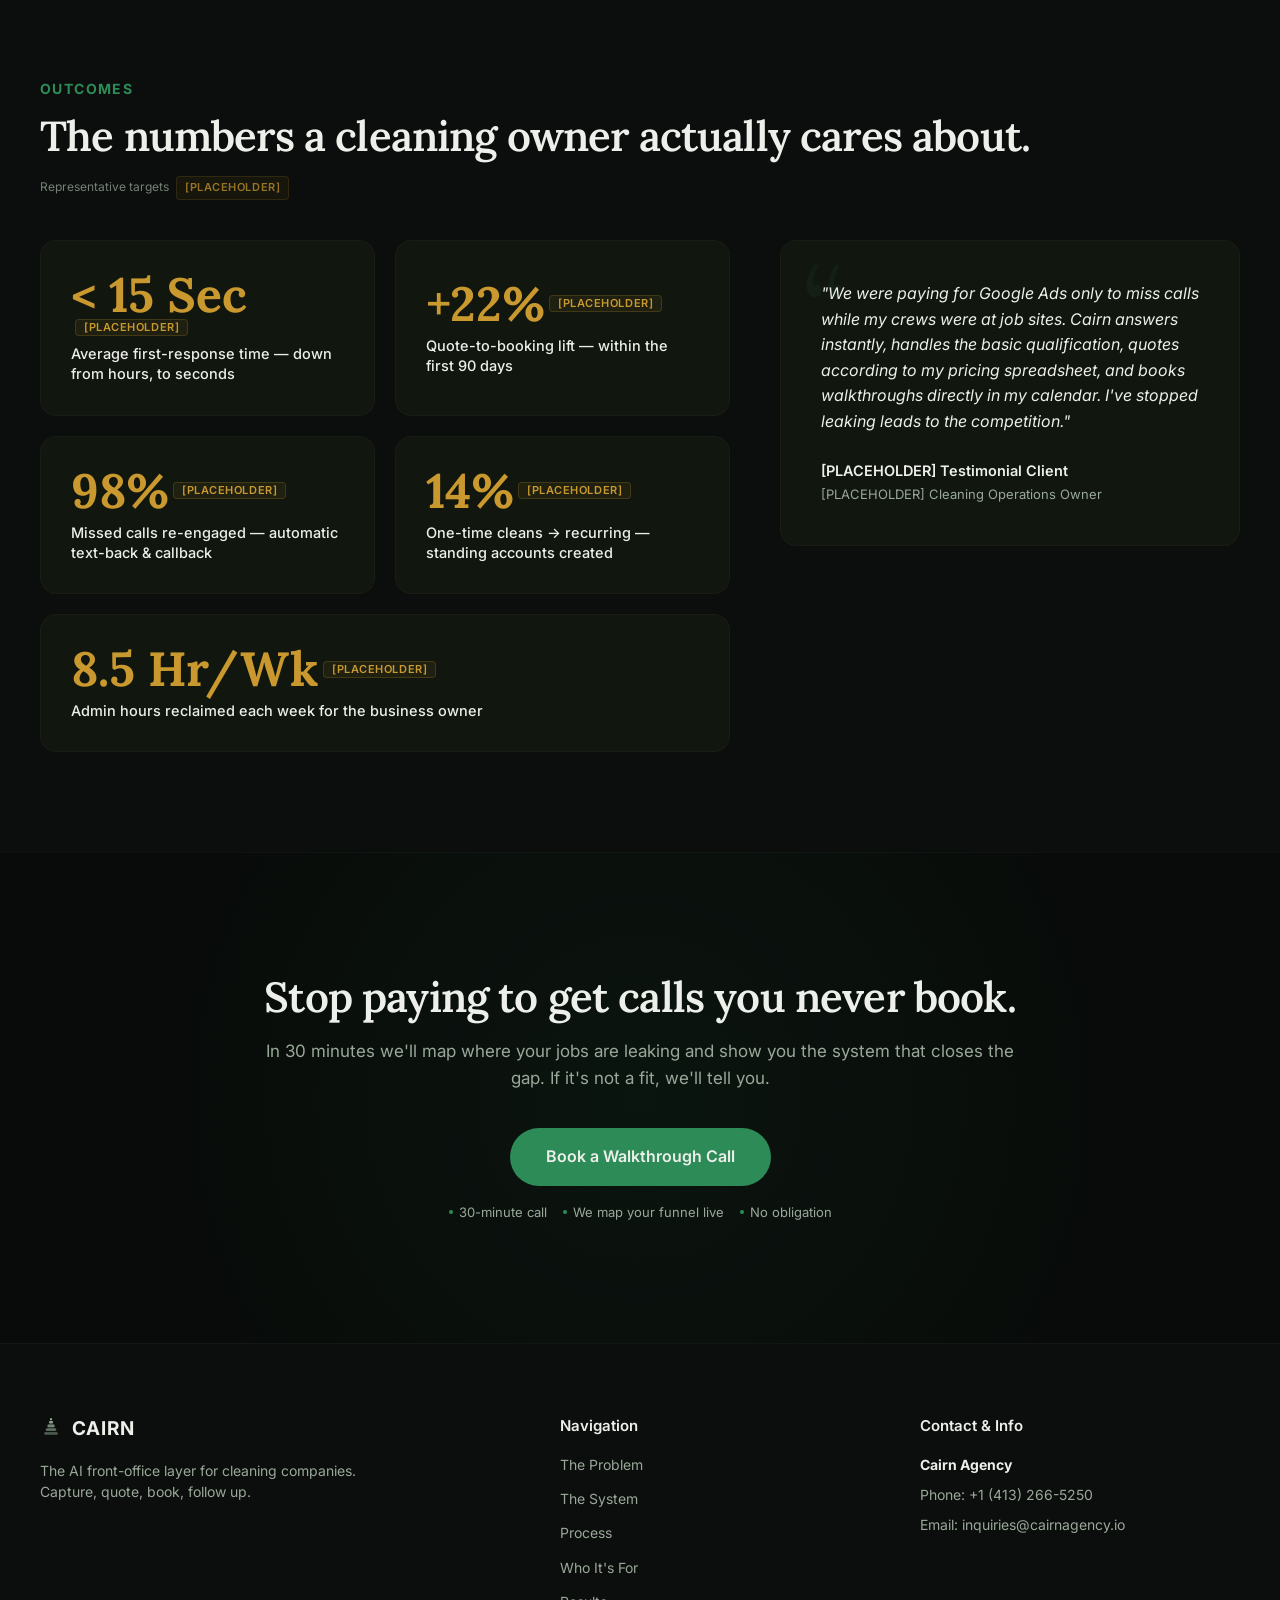
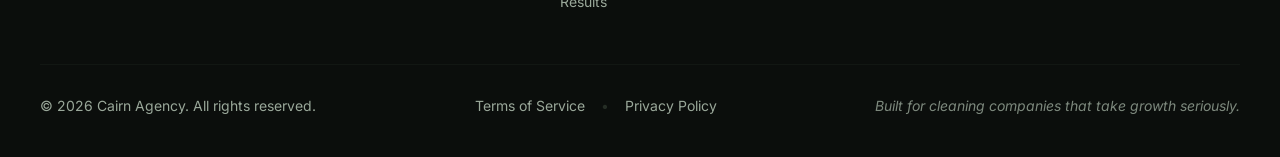
==== commit 1e8d8280: "feat: rebuild homepage as a premium dark-themed marketing site" ====
--- a/index.html
+++ b/index.html
@@ -3,1169 +3,1551 @@
 <head>
   <meta charset="UTF-8" />
   <meta name="viewport" content="width=device-width, initial-scale=1.0" />
-  <title>CAIRN - Beautiful Websites</title>
+  <title>Cairn - AI Infrastructure for Cleaning Companies</title>
   <meta name="thumbnail" content="https://cairnagency.io/assets/cairn_logo.png" />
-  <meta property="og:title" content="CAIRN - Beautiful Websites" />
-  <meta property="og:description" content="Beautiful websites for growing companies." />
+  <meta property="og:title" content="Cairn - AI Infrastructure for Cleaning Companies" />
+  <meta property="og:description" content="Cairn installs the AI front-office system for cleaning companies. Answer calls, quote jobs, and follow up with leads automatically." />
   <meta property="og:image" content="https://cairnagency.io/assets/cairn_logo.png" />
   <meta property="og:url" content="https://cairnagency.io" />
   <meta property="og:type" content="website" />
   <meta name="twitter:card" content="summary_large_image" />
   <meta name="twitter:image" content="https://cairnagency.io/assets/cairn_logo.png" />
+  
   <link rel="preconnect" href="https://fonts.googleapis.com" />
   <link rel="preconnect" href="https://fonts.gstatic.com" crossorigin />
-  <link href="https://fonts.googleapis.com/css2?family=Inter:wght@300;400;500;600;700;800&display=swap" rel="stylesheet" />
+  <link href="https://fonts.googleapis.com/css2?family=Inter:wght@300;400;500;600;700;800&family=Lora:ital,wght@0,500;0,600;0,700;1,500&display=swap" rel="stylesheet" />
+  
   <style>
-    *, *::before, *::after { box-sizing: border-box; margin: 0; padding: 0; }
-
+    /* CSS Variables & Custom Properties */
     :root {
-      --ink: #0c0f14;
-      --muted: #606775;
-      --sage: #3f9566;
-      --sage-soft: #dceee4;
-      --lavender: #7657df;
-      --violet: #9b5df6;
-      --gold: #c89516;
-      --cream: #fbfaf4;
-      --card: rgba(255, 255, 255, 0.82);
-      --line: rgba(12, 15, 20, 0.08);
-      --shadow: 0 24px 70px rgba(32, 43, 58, 0.12);
-      --radius: 22px;
-    }
-
-    html { scroll-behavior: smooth; }
+      --bg: #0B0E0C;
+      --surface: #11160F;
+      --surface-elevated: #161e14;
+      --primary: #2D8B57;
+      --primary-hover: #37a367;
+      --sage: #8FA98C;
+      --deep-green: #3A4A3F;
+      --gold: #C9982E;
+      --cream: #EDEFEA;
+      --muted-sage: #9AA89A;
+      --purple: #7B5EA7;
+      
+      --font-display: 'Lora', serif;
+      --font-body: 'Inter', system-ui, -apple-system, sans-serif;
+      --radius: 16px;
+      --transition: all 300ms cubic-bezier(0.16, 1, 0.3, 1);
+    }
+
+    /* CSS Reset */
+    *, *::before, *::after {
+      box-sizing: border-box;
+      margin: 0;
+      padding: 0;
+    }
+
+    html {
+      scroll-behavior: smooth;
+      background-color: var(--bg);
+      color: var(--cream);
+      font-family: var(--font-body);
+      -webkit-font-smoothing: antialiased;
+      text-rendering: optimizeLegibility;
+    }
 
     body {
-      font-family: "Inter", system-ui, -apple-system, BlinkMacSystemFont, "Segoe UI", sans-serif;
-      background: #fbfbf7;
-      color: var(--ink);
       overflow-x: hidden;
-      -webkit-font-smoothing: antialiased;
-      text-rendering: geometricPrecision;
-    }
-
-    img, video { max-width: 100%; }
-
-    a { color: inherit; }
-
-    @keyframes fadeUp {
-      from { transform: translateY(18px); }
-      to { transform: translateY(0); }
-    }
-
-    @keyframes textReveal {
-      from {
-        opacity: 0;
-        transform: translateY(22px);
-        filter: blur(2px);
-      }
-      to {
-        opacity: 1;
-        transform: translateY(0);
-        filter: blur(0);
-      }
-    }
-
-    @keyframes gradientDrift {
-      0%, 100% { background-position: 0% 50%; }
-      50% { background-position: 100% 50%; }
-    }
-
-    @keyframes floatLaptop {
-      0%, 100% { transform: translateY(0); }
-      50% { transform: translateY(-10px); }
-    }
-
-    @keyframes sheen {
-      0% { transform: translateX(-120%) skewX(-18deg); }
-      45%, 100% { transform: translateX(230%) skewX(-18deg); }
-    }
-
-    @keyframes scrollPulse {
-      0%, 100% { transform: translateY(0); opacity: 0.55; }
-      50% { transform: translateY(7px); opacity: 1; }
-    }
-
-    .page {
-      min-height: 100vh;
-      background:
-        radial-gradient(circle at 75% 19%, rgba(83, 189, 126, 0.22), transparent 26rem),
-        radial-gradient(circle at 56% 28%, rgba(235, 219, 117, 0.28), transparent 24rem),
-        linear-gradient(180deg, #fff 0%, #fdfcf7 28%, #edf6f0 48%, #f1effe 72%, #fff7cd 100%);
-    }
-
+      line-height: 1.6;
+    }
+
+    img, svg {
+      max-width: 100%;
+      height: auto;
+    }
+
+    a {
+      color: inherit;
+      text-decoration: none;
+      transition: var(--transition);
+    }
+
+    /* Layout & Utility Classes */
     .container {
-      width: min(100% - 64px, 1420px);
+      width: min(100% - 48px, 1200px);
       margin-inline: auto;
     }
 
-    .accent-green { color: var(--sage); }
-    .accent-purple { color: var(--lavender); }
-    .accent-gold { color: var(--gold); }
-
-    /* NAV */
-    .site-nav {
+    .section-padding {
+      padding-block: 100px;
+    }
+
+    @media (max-width: 768px) {
+      .section-padding {
+        padding-block: 60px;
+      }
+    }
+
+    /* Placeholder tag style */
+    .placeholder-tag {
+      display: inline-block;
+      font-size: 11px;
+      font-weight: 600;
+      color: var(--gold);
+      background: rgba(201, 152, 46, 0.08);
+      border: 1px solid rgba(201, 152, 46, 0.2);
+      padding: 2px 8px;
+      border-radius: 4px;
+      letter-spacing: 0.05em;
+      text-transform: uppercase;
+      font-family: var(--font-body);
+      margin-inline: 4px;
+    }
+
+    .placeholder-muted {
+      font-size: 12px;
+      color: var(--muted-sage);
+      opacity: 0.75;
+      font-family: var(--font-body);
+    }
+
+    /* Scroll animations */
+    .reveal {
+      opacity: 0;
+      transform: translateY(24px);
+      transition: opacity 800ms cubic-bezier(0.16, 1, 0.3, 1), transform 800ms cubic-bezier(0.16, 1, 0.3, 1);
+    }
+
+    .reveal.is-visible {
+      opacity: 1;
+      transform: translateY(0);
+    }
+
+    /* Typographic Styles */
+    .kicker {
+      font-size: 14px;
+      font-weight: 700;
+      text-transform: uppercase;
+      letter-spacing: 0.1em;
+      color: var(--primary);
+      margin-bottom: 12px;
+      display: block;
+    }
+
+    h1, h2 {
+      font-family: var(--font-display);
+      font-weight: 600;
+      line-height: 1.15;
+      letter-spacing: -0.02em;
+    }
+
+    h1 {
+      font-size: clamp(38px, 6vw, 62px);
+      margin-bottom: 24px;
+    }
+
+    h2 {
+      font-size: clamp(28px, 4.5vw, 42px);
+      margin-bottom: 16px;
+    }
+
+    .section-intro {
+      font-size: clamp(16px, 2.5vw, 20px);
+      color: var(--muted-sage);
+      max-width: 680px;
+      margin-bottom: 48px;
+    }
+
+    /* Button System */
+    .btn {
+      display: inline-flex;
+      align-items: center;
+      justify-content: center;
+      gap: 8px;
+      padding: 14px 28px;
+      font-size: 15px;
+      font-weight: 600;
+      border-radius: 9999px;
+      cursor: pointer;
+      border: none;
+      transition: var(--transition);
+    }
+
+    .btn-primary {
+      background-color: var(--primary);
+      color: var(--cream);
+    }
+
+    .btn-primary:hover {
+      background-color: var(--primary-hover);
+      box-shadow: 0 4px 20px rgba(45, 139, 87, 0.3);
+    }
+
+    .btn-ghost {
+      background-color: transparent;
+      border: 1px solid rgba(154, 168, 154, 0.3);
+      color: var(--cream);
+    }
+
+    .btn-ghost:hover {
+      background-color: rgba(237, 239, 234, 0.05);
+      border-color: var(--cream);
+    }
+
+    /* Sticky Navigation */
+    .site-header {
       position: fixed;
       top: 0;
       left: 0;
       right: 0;
-      z-index: 100;
-      background: rgba(255, 255, 255, 0.72);
-      border-bottom: 1px solid rgba(255, 255, 255, 0.82);
-      backdrop-filter: blur(22px);
-      -webkit-backdrop-filter: blur(22px);
-    }
-
-    .nav-inner {
-      width: min(100% - 64px, 1420px);
-      min-height: 82px;
-      margin-inline: auto;
-      display: grid;
-      grid-template-columns: 1fr auto 1fr;
+      z-index: 1000;
+      border-bottom: 1px solid rgba(143, 169, 140, 0.05);
+      background-color: rgba(11, 14, 12, 0.8);
+      backdrop-filter: blur(16px);
+      -webkit-backdrop-filter: blur(16px);
+      transition: background-color 300ms ease;
+    }
+
+    .site-header.scrolled {
+      background-color: rgba(11, 14, 12, 0.95);
+      border-bottom-color: rgba(143, 169, 140, 0.1);
+    }
+
+    .nav-container {
+      display: flex;
       align-items: center;
-      gap: 24px;
-    }
-
-    .brand {
-      display: inline-flex;
+      justify-content: space-between;
+      min-height: 80px;
+    }
+
+    .nav-brand {
+      display: flex;
       align-items: center;
-      gap: 11px;
-      width: fit-content;
-      font-size: 21px;
+      gap: 10px;
+      font-size: 19px;
       font-weight: 700;
-      letter-spacing: 0.035em;
-      text-decoration: none;
-    }
-
-    .brand-mark {
-      width: 24px;
-      height: 24px;
+      letter-spacing: 0.05em;
+      color: var(--cream);
+    }
+
+    .nav-brand-img {
+      width: 22px;
+      height: 22px;
       object-fit: contain;
     }
 
-    .nav-links {
+    .nav-links-wrap {
       display: flex;
       align-items: center;
-      justify-content: center;
-      gap: 40px;
+      gap: 32px;
       list-style: none;
     }
 
-    .nav-links a {
+    .nav-links-wrap a {
+      font-size: 14px;
+      font-weight: 500;
+      color: var(--muted-sage);
       position: relative;
-      color: var(--ink);
-      font-size: 15px;
-      font-weight: 580;
-      text-decoration: none;
-    }
-
-    .nav-links a::after {
+      padding-block: 8px;
+    }
+
+    .nav-links-wrap a:hover,
+    .nav-links-wrap a.active {
+      color: var(--cream);
+    }
+
+    .nav-links-wrap a::after {
       content: "";
       position: absolute;
       left: 0;
       right: 0;
-      bottom: -9px;
+      bottom: 0;
       height: 2px;
-      border-radius: 999px;
-      background: linear-gradient(90deg, var(--sage), var(--lavender));
+      background-color: var(--primary);
       transform: scaleX(0);
       transform-origin: center;
-      transition: transform 180ms ease;
-    }
-
-    .nav-links a:hover::after { transform: scaleX(1); }
-
-    /* HERO */
-    .hero {
+      transition: var(--transition);
+    }
+
+    .nav-links-wrap a:hover::after,
+    .nav-links-wrap a.active::after {
+      transform: scaleX(1);
+    }
+
+    .nav-cta-btn {
+      padding: 10px 20px;
+      font-size: 14px;
+    }
+
+    /* Mobile Nav Toggle */
+    .mobile-nav-toggle {
+      display: none;
+      background: none;
+      border: none;
+      cursor: pointer;
+      padding: 8px;
+      z-index: 1100;
+    }
+
+    .mobile-nav-toggle span {
+      display: block;
+      width: 22px;
+      height: 2px;
+      background-color: var(--cream);
+      margin: 5px 0;
+      transition: var(--transition);
+    }
+
+    .mobile-nav-toggle.open span:nth-child(1) {
+      transform: rotate(45deg) translate(5px, 5px);
+    }
+
+    .mobile-nav-toggle.open span:nth-child(2) {
+      opacity: 0;
+    }
+
+    .mobile-nav-toggle.open span:nth-child(3) {
+      transform: rotate(-45deg) translate(5px, -5px);
+    }
+
+    @media (max-width: 900px) {
+      .mobile-nav-toggle {
+        display: block;
+      }
+
+      .nav-links-wrap {
+        position: fixed;
+        top: 0;
+        right: 0;
+        bottom: 0;
+        width: 280px;
+        background-color: var(--surface);
+        flex-direction: column;
+        align-items: flex-start;
+        justify-content: flex-start;
+        padding: 120px 32px 40px;
+        gap: 24px;
+        transform: translateX(100%);
+        transition: transform 400ms cubic-bezier(0.16, 1, 0.3, 1);
+        border-left: 1px solid rgba(143, 169, 140, 0.1);
+        z-index: 1050;
+      }
+
+      .nav-links-wrap.open {
+        transform: translateX(0);
+      }
+
+      .nav-cta-wrap {
+        display: none;
+      }
+      
+      .nav-links-wrap .mobile-nav-cta {
+        display: block;
+        margin-top: 12px;
+        width: 100%;
+      }
+    }
+
+    @media (min-width: 901px) {
+      .nav-links-wrap .mobile-nav-cta {
+        display: none;
+      }
+    }
+
+    /* Hero Section */
+    .hero-section {
+      min-height: 100vh;
+      display: flex;
+      align-items: center;
+      padding-top: 140px;
+      padding-bottom: 80px;
       position: relative;
-      min-height: 100vh;
+      overflow: hidden;
+      background: radial-gradient(circle at 80% 20%, rgba(45, 139, 87, 0.08), transparent 45vw);
+    }
+
+    .hero-content {
+      max-width: 820px;
+      margin-inline: auto;
+      text-align: center;
+    }
+
+    .hero-content h1 {
+      margin-top: 16px;
+    }
+
+    .hero-sub {
+      font-size: clamp(16px, 2.8vw, 21px);
+      color: var(--muted-sage);
+      margin-bottom: 38px;
+      max-width: 720px;
+      margin-inline: auto;
+    }
+
+    .hero-actions {
       display: flex;
       align-items: center;
-      padding: 132px 0 76px;
-      overflow: hidden;
-      border-bottom: 1px solid rgba(255, 255, 255, 0.88);
-      isolation: isolate;
-    }
-
-    .hero::before {
+      justify-content: center;
+      gap: 16px;
+      margin-bottom: 64px;
+    }
+
+    @media (max-width: 560px) {
+      .hero-actions {
+        flex-direction: column;
+        width: 100%;
+        max-width: 320px;
+        margin-inline: auto;
+      }
+      .hero-actions .btn {
+        width: 100%;
+      }
+    }
+
+    /* Trust Strip */
+    .trust-strip {
+      border-top: 1px solid rgba(143, 169, 140, 0.1);
+      border-bottom: 1px solid rgba(143, 169, 140, 0.1);
+      padding-block: 18px;
+      display: flex;
+      flex-wrap: wrap;
+      justify-content: center;
+      gap: 40px;
+      font-size: 14px;
+      font-weight: 500;
+      color: var(--muted-sage);
+      background-color: rgba(17, 22, 15, 0.3);
+    }
+
+    .trust-item {
+      display: flex;
+      align-items: center;
+      gap: 8px;
+    }
+
+    .trust-item::before {
       content: "";
+      width: 6px;
+      height: 6px;
+      background-color: var(--primary);
+      border-radius: 50%;
+    }
+
+    /* Problem Section */
+    .problem-section {
+      background-color: var(--bg);
+      border-top: 1px solid rgba(143, 169, 140, 0.05);
+    }
+
+    .problem-grid {
+      display: grid;
+      grid-template-columns: 1.1fr 1.9fr;
+      gap: 60px;
+      align-items: start;
+    }
+
+    @media (max-width: 960px) {
+      .problem-grid {
+        grid-template-columns: 1fr;
+        gap: 40px;
+      }
+    }
+
+    .leak-cards {
+      display: grid;
+      grid-template-columns: 1fr 1fr;
+      gap: 20px;
+    }
+
+    @media (max-width: 640px) {
+      .leak-cards {
+        grid-template-columns: 1fr;
+      }
+    }
+
+    .leak-card {
+      background-color: var(--surface);
+      border: 1px solid rgba(143, 169, 140, 0.06);
+      border-radius: var(--radius);
+      padding: 30px;
+      transition: var(--transition);
+      display: flex;
+      flex-direction: column;
+    }
+
+    .leak-card:hover {
+      transform: translateY(-4px);
+      border-color: rgba(143, 169, 140, 0.15);
+      box-shadow: 0 12px 30px rgba(0, 0, 0, 0.3);
+    }
+
+    .leak-num-row {
+      display: flex;
+      align-items: center;
+      justify-content: space-between;
+      margin-bottom: 20px;
+    }
+
+    .leak-num {
+      font-size: 14px;
+      font-weight: 700;
+      color: var(--primary);
+      font-family: var(--font-body);
+    }
+
+    .leak-stat {
+      font-size: clamp(32px, 4vw, 42px);
+      font-weight: 700;
+      color: var(--gold);
+      font-family: var(--font-display);
+      margin-bottom: 12px;
+      line-height: 1;
+    }
+
+    .leak-card h3 {
+      font-size: 17px;
+      font-weight: 600;
+      margin-bottom: 8px;
+      color: var(--cream);
+    }
+
+    .leak-card p {
+      font-size: 14px;
+      color: var(--muted-sage);
+      line-height: 1.5;
+    }
+
+    /* System Section */
+    .system-section {
+      background-color: #080B09;
+      position: relative;
+    }
+
+    .system-grid {
+      display: grid;
+      grid-template-columns: 1.6fr 1.4fr;
+      gap: 60px;
+      align-items: start;
+    }
+
+    @media (max-width: 960px) {
+      .system-grid {
+        grid-template-columns: 1fr;
+        gap: 50px;
+      }
+    }
+
+    .capabilities-list {
+      display: flex;
+      flex-direction: column;
+      gap: 16px;
+    }
+
+    .capability-item {
+      background-color: var(--surface);
+      border: 1px solid rgba(143, 169, 140, 0.05);
+      border-radius: var(--radius);
+      padding: 24px;
+      cursor: pointer;
+      transition: var(--transition);
+    }
+
+    .capability-item:hover,
+    .capability-item.active {
+      background-color: var(--surface-elevated);
+      border-color: rgba(45, 139, 87, 0.25);
+    }
+
+    .capability-header {
+      display: flex;
+      align-items: center;
+      gap: 12px;
+      margin-bottom: 8px;
+    }
+
+    .capability-num {
+      font-size: 14px;
+      font-weight: 700;
+      color: var(--primary);
+    }
+
+    .capability-title {
+      font-size: 17px;
+      font-weight: 600;
+      color: var(--cream);
+    }
+
+    .capability-body {
+      font-size: 14.5px;
+      color: var(--muted-sage);
+      line-height: 1.5;
+      padding-left: 28px;
+    }
+
+    /* Interactive Cairn SVG Visual */
+    .cairn-visual-container {
+      position: sticky;
+      top: 120px;
+      display: flex;
+      flex-direction: column;
+      align-items: center;
+      justify-content: center;
+      padding: 30px;
+      background-color: var(--surface);
+      border: 1px solid rgba(143, 169, 140, 0.06);
+      border-radius: var(--radius);
+    }
+
+    @media (max-width: 960px) {
+      .cairn-visual-container {
+        position: static;
+        max-width: 420px;
+        margin-inline: auto;
+      }
+    }
+
+    .cairn-svg {
+      width: 100%;
+      max-width: 280px;
+      height: auto;
+    }
+
+    /* Gradients and animations for SVG stones */
+    .stone {
+      stroke: rgba(143, 169, 140, 0.15);
+      stroke-width: 1;
+      transition: all 400ms ease;
+      cursor: pointer;
+    }
+
+    .stone:hover,
+    .stone.active {
+      stroke: var(--cream);
+      stroke-width: 1.5;
+      filter: drop-shadow(0 0 12px rgba(45, 139, 87, 0.45));
+    }
+    
+    .stone-label {
+      font-family: var(--font-body);
+      font-size: 11px;
+      font-weight: 800;
+      fill: rgba(237, 239, 234, 0.45);
+      pointer-events: none;
+      transition: fill 300ms ease;
+    }
+    
+    .stone.active + .stone-label,
+    .stone:hover + .stone-label {
+      fill: var(--cream);
+    }
+
+    .cairn-visual-label {
+      margin-top: 24px;
+      font-size: 13px;
+      font-weight: 500;
+      color: var(--muted-sage);
+      letter-spacing: 0.05em;
+      text-transform: uppercase;
+      display: flex;
+      align-items: center;
+      gap: 6px;
+    }
+
+    .cairn-visual-label::after {
+      content: "";
+      width: 6px;
+      height: 6px;
+      border-radius: 50%;
+      background-color: var(--primary);
+    }
+
+    /* Process Section */
+    .process-section {
+      background-color: var(--bg);
+      border-top: 1px solid rgba(143, 169, 140, 0.05);
+    }
+
+    .stepper {
+      display: grid;
+      grid-template-columns: repeat(4, 1fr);
+      gap: 30px;
+      margin-top: 50px;
+    }
+
+    @media (max-width: 960px) {
+      .stepper {
+        grid-template-columns: repeat(2, 1fr);
+      }
+    }
+
+    @media (max-width: 580px) {
+      .stepper {
+        grid-template-columns: 1fr;
+      }
+    }
+
+    .step-card {
+      background-color: var(--surface);
+      border: 1px solid rgba(143, 169, 140, 0.05);
+      border-radius: var(--radius);
+      padding: 30px;
+      position: relative;
+      transition: var(--transition);
+    }
+
+    .step-card:hover {
+      border-color: rgba(143, 169, 140, 0.15);
+      transform: translateY(-3px);
+    }
+
+    .step-num {
+      font-size: 13px;
+      font-weight: 700;
+      color: var(--primary);
+      margin-bottom: 20px;
+      font-family: var(--font-body);
+    }
+
+    .step-card h3 {
+      font-size: 19px;
+      font-weight: 600;
+      margin-bottom: 12px;
+      font-family: var(--font-display);
+    }
+
+    .step-card p {
+      font-size: 14px;
+      color: var(--muted-sage);
+      line-height: 1.5;
+      margin-bottom: 20px;
+    }
+
+    .step-tags {
+      display: flex;
+      flex-wrap: wrap;
+      gap: 8px;
+      margin-top: auto;
+    }
+
+    .step-tag {
+      font-size: 11px;
+      font-weight: 500;
+      color: var(--muted-sage);
+      background-color: rgba(237, 239, 234, 0.03);
+      border: 1px solid rgba(154, 168, 154, 0.15);
+      padding: 2px 8px;
+      border-radius: 4px;
+    }
+
+    /* Who It's For Section */
+    .who-section {
+      background-color: #080B09;
+      border-top: 1px solid rgba(143, 169, 140, 0.05);
+    }
+
+    .who-grid {
+      display: grid;
+      grid-template-columns: repeat(auto-fit, minmax(280px, 1fr));
+      gap: 20px;
+      margin-top: 50px;
+    }
+
+    .who-card {
+      background-color: var(--surface);
+      border: 1px solid rgba(143, 169, 140, 0.05);
+      border-radius: var(--radius);
+      padding: 30px;
+      transition: var(--transition);
+      display: flex;
+      flex-direction: column;
+    }
+
+    .who-card:hover {
+      transform: translateY(-4px);
+      border-color: rgba(45, 139, 87, 0.25);
+    }
+
+    .who-num {
+      font-size: 12px;
+      font-weight: 700;
+      color: var(--primary);
+      margin-bottom: 16px;
+    }
+
+    .who-card h3 {
+      font-size: 18px;
+      font-weight: 600;
+      margin-bottom: 10px;
+      font-family: var(--font-display);
+    }
+
+    .who-card p {
+      font-size: 14px;
+      color: var(--muted-sage);
+      line-height: 1.5;
+    }
+
+    .who-closing {
+      margin-top: 40px;
+      text-align: center;
+      font-size: 16px;
+      color: var(--cream);
+    }
+
+    .who-closing a {
+      color: var(--primary);
+      font-weight: 600;
+      border-bottom: 1px solid transparent;
+      padding-bottom: 2px;
+    }
+
+    .who-closing a:hover {
+      border-color: var(--primary);
+    }
+
+    /* Results Section */
+    .results-section {
+      background-color: var(--bg);
+      border-top: 1px solid rgba(143, 169, 140, 0.05);
+    }
+
+    .results-grid {
+      display: grid;
+      grid-template-columns: 1.8fr 1.2fr;
+      gap: 50px;
+      margin-top: 40px;
+      align-items: start;
+    }
+
+    @media (max-width: 960px) {
+      .results-grid {
+        grid-template-columns: 1fr;
+        gap: 40px;
+      }
+    }
+
+    .metrics-grid {
+      display: grid;
+      grid-template-columns: 1fr 1fr;
+      gap: 20px;
+    }
+
+    @media (max-width: 560px) {
+      .metrics-grid {
+        grid-template-columns: 1fr;
+      }
+    }
+
+    .metric-tile {
+      background-color: var(--surface);
+      border: 1px solid rgba(143, 169, 140, 0.05);
+      border-radius: var(--radius);
+      padding: 30px;
+      display: flex;
+      flex-direction: column;
+      justify-content: center;
+    }
+
+    .metric-tile-val {
+      font-size: clamp(36px, 4vw, 48px);
+      font-weight: 700;
+      color: var(--gold);
+      font-family: var(--font-display);
+      margin-bottom: 8px;
+      line-height: 1;
+      display: flex;
+      align-items: center;
+      flex-wrap: wrap;
+    }
+
+    .metric-tile-lbl {
+      font-size: 14.5px;
+      color: var(--cream);
+      font-weight: 500;
+      line-height: 1.4;
+    }
+
+    .testimonial-card {
+      background-color: var(--surface);
+      border: 1px solid rgba(143, 169, 140, 0.05);
+      border-radius: var(--radius);
+      padding: 40px;
+      position: relative;
+    }
+
+    .testimonial-card::before {
+      content: "“";
       position: absolute;
-      width: 720px;
-      height: 330px;
-      right: 8%;
-      bottom: 76px;
-      border-radius: 50%;
-      background:
-        radial-gradient(circle at 60% 48%, rgba(26, 161, 95, 0.54), transparent 32%),
-        radial-gradient(circle at 34% 60%, rgba(238, 221, 105, 0.42), transparent 42%);
-      filter: blur(38px);
-      opacity: 0.78;
+      top: 10px;
+      left: 20px;
+      font-size: 120px;
+      font-family: var(--font-display);
+      color: rgba(45, 139, 87, 0.08);
+      line-height: 1;
       pointer-events: none;
-      z-index: -1;
-    }
-
-    .hero-grid {
+    }
+
+    .test-quote {
+      font-size: 16px;
+      font-style: italic;
+      color: var(--cream);
+      line-height: 1.6;
+      margin-bottom: 24px;
       position: relative;
       z-index: 1;
-      display: grid;
-      grid-template-columns: minmax(560px, 1fr) minmax(500px, 1fr);
-      align-items: center;
-      gap: 58px;
-    }
-
-    .hero-copy {
-      min-width: 0;
-      width: min(100%, 760px);
-      padding-top: 18px;
-      padding-left: clamp(0px, 2.6vw, 46px);
-      animation: fadeUp 780ms ease both;
-    }
-
-    .hero h1 {
-      max-width: 720px;
-      font-size: clamp(42px, 4.1vw, 64px);
-      font-weight: 620;
-      letter-spacing: -0.058em;
-      line-height: 1.045;
-      color: var(--ink);
-    }
-
-    .hero-line {
-      display: block;
-      opacity: 0;
-      animation: textReveal 680ms cubic-bezier(0.2, 0.78, 0.22, 1) forwards;
-    }
-
-    .hero-line:nth-child(2) { animation-delay: 90ms; }
-
-    .hero-gradient-text {
-      background: linear-gradient(92deg, #3f9566 0%, #3376e6 36%, #7657df 64%, #d848e9 100%);
-      background-size: 170% 170%;
-      -webkit-background-clip: text;
-      -webkit-text-fill-color: transparent;
-      background-clip: text;
-      letter-spacing: -0.06em;
-      animation: gradientDrift 8s ease-in-out infinite;
-    }
-
-    .gradient-word { display: inline; }
-    .mobile-title-break { display: inline; }
-
-    .hero-subtext {
-      max-width: 545px;
-      margin-top: 24px;
-      color: var(--muted);
-      font-size: 20px;
-      line-height: 1.54;
-      font-weight: 350;
-      opacity: 0;
-      animation: textReveal 640ms 220ms cubic-bezier(0.2, 0.78, 0.22, 1) forwards;
-    }
-
-    .btn {
-      position: relative;
-      display: inline-flex;
+    }
+
+    .test-author {
+      font-size: 14.5px;
+      font-weight: 600;
+      color: var(--cream);
+    }
+
+    .test-company {
+      font-size: 13px;
+      color: var(--muted-sage);
+      margin-top: 2px;
+    }
+
+    /* Final Call To Action */
+    .cta-section {
+      background: radial-gradient(circle at 50% 50%, rgba(45, 139, 87, 0.08), transparent 70%), #080B09;
+      border-top: 1px solid rgba(143, 169, 140, 0.05);
+      text-align: center;
+    }
+
+    .cta-box {
+      max-width: 760px;
+      margin-inline: auto;
+      padding-block: 20px;
+    }
+
+    .cta-box h2 {
+      margin-bottom: 16px;
+    }
+
+    .cta-box p {
+      font-size: 17px;
+      color: var(--muted-sage);
+      margin-bottom: 36px;
+      line-height: 1.6;
+    }
+
+    .cta-microcopy {
+      font-size: 13px;
+      color: var(--muted-sage);
+      margin-top: 16px;
+      display: flex;
       align-items: center;
       justify-content: center;
-      gap: 22px;
-      min-width: 208px;
-      min-height: 58px;
-      padding: 16px 28px;
-      border-radius: 999px;
-      background: #0d1018;
-      color: #fff;
-      border: 1px solid rgba(255, 255, 255, 0.12);
-      box-shadow: 0 16px 32px rgba(0, 0, 0, 0.16);
-      font-size: 15px;
-      font-weight: 700;
-      text-decoration: none;
-      overflow: hidden;
-      transition: transform 180ms ease, box-shadow 180ms ease;
-    }
-
-    .btn::after {
+      gap: 16px;
+      flex-wrap: wrap;
+    }
+
+    .cta-microcopy span {
+      display: flex;
+      align-items: center;
+      gap: 6px;
+    }
+
+    .cta-microcopy span::before {
       content: "";
-      position: absolute;
-      inset: -35% auto -35% -50%;
-      width: 46%;
-      background: linear-gradient(90deg, transparent, rgba(255, 255, 255, 0.28), transparent);
-      animation: sheen 4.8s ease-in-out infinite;
-      pointer-events: none;
-    }
-
-    .btn:hover {
-      transform: translateY(-2px);
-      box-shadow: 0 20px 44px rgba(0, 0, 0, 0.22);
-    }
-
-    .hero-actions {
+      width: 4px;
+      height: 4px;
+      border-radius: 50%;
+      background-color: var(--primary);
+    }
+
+    /* Footer Styles */
+    .site-footer {
+      background-color: var(--bg);
+      border-top: 1px solid rgba(143, 169, 140, 0.06);
+      color: var(--muted-sage);
+      padding-top: 70px;
+      padding-bottom: 40px;
+      font-size: 14px;
+    }
+
+    .footer-grid {
+      display: grid;
+      grid-template-columns: 1.5fr 1fr 1fr;
+      gap: 40px;
+      margin-bottom: 50px;
+    }
+
+    @media (max-width: 768px) {
+      .footer-grid {
+        grid-template-columns: 1fr;
+        gap: 30px;
+      }
+    }
+
+    .footer-brand-wrap {
       display: flex;
       flex-direction: column;
-      align-items: flex-start;
-      gap: 26px;
-      margin-top: 32px;
-      opacity: 0;
-      animation: textReveal 640ms 340ms cubic-bezier(0.2, 0.78, 0.22, 1) forwards;
-    }
-
-    .hero-visual {
-      position: relative;
-      z-index: 1;
-      animation: fadeUp 900ms 100ms ease both;
-    }
-
-    .macbook-wrapper {
-      position: relative;
-      width: 100%;
-      max-width: 680px;
-      margin-left: auto;
-      animation: floatLaptop 7s ease-in-out infinite;
-    }
-
-    .macbook-wrapper::after {
-      content: "";
-      position: absolute;
-      left: 11%;
-      right: 8%;
-      bottom: -4%;
-      height: 16%;
-      border-radius: 50%;
-      background: rgba(23, 111, 67, 0.42);
-      filter: blur(32px);
-      z-index: 0;
-    }
-
-    .macbook-img {
-      position: relative;
-      z-index: 2;
-      display: block;
-      filter: drop-shadow(0 34px 34px rgba(28, 60, 45, 0.18));
-      pointer-events: none;
-    }
-
-    .screen-video {
-      position: absolute;
-      z-index: 3;
-      top: 19.8%;
-      left: 15.8%;
-      width: 68%;
-      height: 42%;
-      object-fit: contain;
-      display: block;
-    }
-
-    .scroll-cue {
-      position: absolute;
-      left: 50%;
-      bottom: 22px;
-      z-index: 3;
-      display: inline-flex;
-      flex-direction: column;
-      align-items: center;
-      gap: 9px;
-      color: rgba(63, 90, 76, 0.68);
-      font-size: 11px;
-      font-weight: 650;
-      letter-spacing: 0.14em;
-      text-transform: uppercase;
-      text-decoration: none;
-      transform: translateX(-50%);
-      opacity: 0;
-      animation: textReveal 700ms 780ms ease forwards;
-    }
-
-    .scroll-cue:hover { color: rgba(45, 112, 77, 0.96); }
-
-    .scroll-mouse {
-      width: 26px;
-      height: 42px;
-      border: 1px solid rgba(63, 90, 76, 0.28);
-      border-radius: 999px;
-      display: grid;
-      place-items: start center;
-      padding-top: 8px;
-      background: rgba(255, 255, 255, 0.45);
-      box-shadow: 0 12px 34px rgba(63, 149, 102, 0.12);
-      backdrop-filter: blur(12px);
-      -webkit-backdrop-filter: blur(12px);
-    }
-
-    .scroll-dot {
-      width: 4px;
-      height: 8px;
-      border-radius: 999px;
-      background: currentColor;
-      animation: scrollPulse 1.7s ease-in-out infinite;
-    }
-
-    /* SECTION BASE */
-    section { scroll-margin-top: 88px; }
-
-    .section-kicker {
-      margin-bottom: 18px;
-      color: var(--sage);
-      font-size: 12px;
-      font-weight: 760;
-      letter-spacing: 0.1em;
-      text-transform: uppercase;
-    }
-
-    .section-title {
-      max-width: 720px;
-      font-size: clamp(31px, 3.18vw, 43px);
-      font-weight: 620;
-      line-height: 1.12;
-      letter-spacing: -0.048em;
-    }
-
-    /* PORTFOLIO */
-    .portfolio-section {
-      position: relative;
-      padding: 72px 0 76px;
-      background:
-        radial-gradient(circle at 10% 90%, rgba(255, 255, 255, 0.94), transparent 18rem),
-        radial-gradient(circle at 80% 10%, rgba(118, 87, 223, 0.12), transparent 35rem),
-        linear-gradient(180deg, #fbfbf7, rgba(238, 246, 241, 0.4), rgba(240, 239, 252, 0.4));
-      overflow: hidden;
-    }
-
-    .portfolio-header {
-      position: relative;
-      z-index: 1;
-      margin-bottom: 42px;
-      min-width: 0;
-    }
-
-    @keyframes floatPortfolio {
-      0%, 100% { transform: translateY(0px) rotateZ(0deg); }
-      50% { transform: translateY(-16px) rotateZ(0.5deg); }
-    }
-
-    .portfolio-floating-wrapper {
-      position: relative;
-      z-index: 1;
-      width: 100%;
-      max-width: 900px;
-      margin: 40px auto 0;
-      perspective: 1000px;
-      animation: floatPortfolio 7s ease-in-out infinite;
-    }
-
-    .portfolio-floating-item {
-      position: relative;
-      display: block;
-      width: 100%;
-      transition: transform 0.6s cubic-bezier(0.2, 0.8, 0.2, 1);
-      transform: rotateX(5deg) rotateY(-3deg);
-      text-decoration: none;
-    }
-
-    .portfolio-floating-item:hover {
-      transform: rotateX(0deg) rotateY(0deg) scale(1.02);
-    }
-
-    .portfolio-floating-img {
-      display: block;
-      width: 100%;
-      height: auto;
-      object-fit: contain;
-      filter: drop-shadow(0 36px 60px rgba(28, 41, 55, 0.18));
-      transition: filter 0.6s ease, transform 0.6s ease;
-    }
-
-    .portfolio-floating-item:hover .portfolio-floating-img {
-      filter: drop-shadow(0 45px 80px rgba(28, 41, 55, 0.26));
-      transform: scale(1.01);
-    }
-
-    .portfolio-title-pill {
-      position: absolute;
-      bottom: 10%;
-      left: 50%;
-      transform: translateX(-50%);
-      background: rgba(255, 255, 255, 0.88);
-      border: 1px solid rgba(255, 255, 255, 0.95);
-      box-shadow: 0 16px 40px rgba(0, 0, 0, 0.15);
-      backdrop-filter: blur(16px);
-      -webkit-backdrop-filter: blur(16px);
-      padding: 14px 32px;
-      border-radius: 999px;
-      color: var(--ink);
-      font-size: 20px;
-      font-weight: 700;
-      letter-spacing: -0.01em;
-      transition: transform 0.6s cubic-bezier(0.2, 0.8, 0.2, 1), background 0.6s ease;
-      pointer-events: none;
+      gap: 16px;
+    }
+
+    .footer-logo {
       display: flex;
       align-items: center;
       gap: 10px;
-    }
-
-    .portfolio-floating-item:hover .portfolio-title-pill {
-      transform: translateX(-50%) translateY(-8px);
-      background: #fff;
-    }
-
-    .portfolio-title-pill svg {
-      color: var(--lavender);
-      transition: transform 0.4s ease;
-    }
-
-    .portfolio-floating-item:hover .portfolio-title-pill svg {
-      transform: translateX(4px) translateY(-4px);
-    }
-
-    /* SERVICES */
-    .services-section {
-      position: relative;
-      padding: 72px 0 76px;
-      background:
-        radial-gradient(circle at 92% 4%, rgba(255, 255, 255, 0.94), transparent 18rem),
-        radial-gradient(circle at 78% 28%, rgba(91, 171, 126, 0.16), transparent 35rem),
-        linear-gradient(180deg, rgba(238, 246, 241, 0.78), rgba(241, 245, 245, 0.72) 50%, rgba(240, 239, 252, 0.88));
-      border-top: 1px solid rgba(255, 255, 255, 0.9);
-      border-bottom: 1px solid rgba(255, 255, 255, 0.9);
-      overflow: hidden;
-    }
-
-    .services-section::before {
-      content: "";
-      position: absolute;
-      inset: 0 0 auto auto;
-      width: 520px;
-      height: 430px;
-      opacity: 0.36;
-      background:
-        repeating-radial-gradient(ellipse at top right, rgba(255,255,255,0.54) 0 1px, transparent 1px 8px);
-      transform: rotate(-18deg) translate(90px, -110px);
-      pointer-events: none;
-    }
-
-    .services-header {
-      position: relative;
-      z-index: 1;
-      margin-bottom: 42px;
-      min-width: 0;
-    }
-
-    .services-grid {
-      position: relative;
-      z-index: 1;
-      display: grid;
-      grid-template-columns: repeat(6, minmax(0, 1fr));
-      gap: 14px;
-    }
-
-    .service-card {
-      min-height: 318px;
-      padding: 14px 14px 22px;
-      border: 1px solid rgba(255, 255, 255, 0.9);
-      border-radius: 18px;
-      background: rgba(255, 255, 255, 0.78);
-      box-shadow: 0 24px 50px rgba(43, 61, 75, 0.08);
-      backdrop-filter: blur(14px);
-      -webkit-backdrop-filter: blur(14px);
+      font-size: 19px;
+      font-weight: 700;
+      color: var(--cream);
+      letter-spacing: 0.05em;
+    }
+
+    .footer-tagline {
+      line-height: 1.5;
+      max-width: 320px;
+    }
+
+    .footer-contact {
       display: flex;
       flex-direction: column;
-      transition: transform 180ms ease, box-shadow 180ms ease, border-color 180ms ease;
-    }
-
-    .service-card:hover {
-      transform: translateY(-5px);
-      border-color: rgba(63, 149, 102, 0.18);
-      box-shadow: 0 30px 64px rgba(43, 61, 75, 0.14);
-    }
-
-    .service-img {
-      width: 100%;
-      aspect-ratio: 1 / 0.82;
-      object-fit: cover;
-      border-radius: 13px;
-      box-shadow: inset 0 0 0 1px rgba(255, 255, 255, 0.3);
-    }
-
-    .service-name {
-      margin-top: 17px;
-      font-size: 17px;
-      font-weight: 660;
-      line-height: 1.1;
-      letter-spacing: -0.03em;
-    }
-
-    .service-desc {
-      margin-top: 10px;
-      color: #525b68;
-      font-size: 14px;
-      font-weight: 350;
-      line-height: 1.55;
-    }
-
-    /* TEAM */
-    .team-section {
-      position: relative;
-      padding: 88px 0 84px;
-      background:
-        radial-gradient(circle at 86% 18%, rgba(255,255,255,0.88), transparent 16rem),
-        radial-gradient(circle at 78% 40%, rgba(142, 111, 235, 0.2), transparent 32rem),
-        linear-gradient(135deg, rgba(252,252,255,0.96), rgba(237,232,255,0.88));
-      overflow: hidden;
-    }
-
-    .team-section::before,
-    .team-section::after {
-      content: "";
-      position: absolute;
-      inset: auto auto -80px -120px;
-      width: 560px;
-      height: 360px;
-      border: 1px solid rgba(255, 255, 255, 0.6);
-      border-radius: 50%;
-      transform: rotate(18deg);
-      opacity: 0.36;
-      pointer-events: none;
-    }
-
-    .team-section::after {
-      inset: 70px -140px auto auto;
-      opacity: 0.24;
-      transform: rotate(-16deg);
-    }
-
-    .team-header {
-      position: relative;
-      z-index: 1;
-      margin-bottom: 40px;
-      min-width: 0;
-    }
-
-    .team-grid {
-      position: relative;
-      z-index: 1;
-      display: grid;
-      grid-template-columns: repeat(2, minmax(0, 1fr));
-      gap: 56px;
-    }
-
-    .bio-card {
-      min-height: 360px;
-      padding: 32px;
-      display: grid;
-      grid-template-columns: 152px 1fr;
-      gap: 28px;
-      border: 1px solid rgba(255, 255, 255, 0.86);
-      border-radius: 18px;
-      background: rgba(255, 255, 255, 0.78);
-      box-shadow: 0 26px 70px rgba(80, 71, 110, 0.12);
-      backdrop-filter: blur(16px);
-      -webkit-backdrop-filter: blur(16px);
-      transition: transform 180ms ease, box-shadow 180ms ease;
-    }
-
-    .bio-card:hover {
-      transform: translateY(-6px);
-      box-shadow: 0 32px 80px rgba(80, 71, 110, 0.18);
-    }
-
-    .bio-photo-wrap {
-      align-self: start;
-      width: 132px;
-      height: 132px;
-      padding: 4px;
-      border-radius: 50%;
-      background: linear-gradient(135deg, var(--person-color), rgba(255,255,255,0.9));
-      box-shadow: 0 18px 36px color-mix(in srgb, var(--person-color) 28%, transparent);
-    }
-
-    .bio-photo-wrap img {
-      width: 100%;
-      height: 100%;
-      border-radius: 50%;
-      object-fit: cover;
-      border: 4px solid rgba(255, 255, 255, 0.86);
-    }
-
-    .bio-name {
-      font-size: 26px;
-      font-weight: 660;
-      line-height: 1.1;
-      letter-spacing: -0.045em;
-    }
-
-    .bio-roles {
-      display: flex;
-      flex-wrap: wrap;
       gap: 8px;
-      margin: 16px 0 22px;
-    }
-
-    .bio-role {
-      padding: 7px 14px;
-      border-radius: 999px;
-      background: color-mix(in srgb, var(--person-color) 12%, white);
-      color: var(--person-color);
-      font-size: 12px;
-      font-weight: 700;
-    }
-
-    .bio-text {
-      color: #4f5865;
-      font-size: 14px;
-      font-weight: 350;
-      line-height: 1.72;
-    }
-
-    .linkedin-btn {
-      width: fit-content;
-      display: inline-flex;
-      align-items: center;
-      gap: 8px;
-      margin-top: 24px;
-      padding: 10px 18px;
-      border: 1px solid color-mix(in srgb, var(--person-color) 35%, rgba(0,0,0,0.1));
-      border-radius: 9px;
-      color: var(--person-color);
-      background: rgba(255, 255, 255, 0.62);
-      font-size: 13px;
-      font-weight: 700;
-      text-decoration: none;
-      transition: transform 180ms ease, background 180ms ease;
-    }
-
-    .linkedin-btn:hover {
-      transform: translateY(-2px);
-      background: #fff;
-    }
-
-    /* CTA */
-    .footer-cta {
-      position: relative;
-      padding: 76px 0 78px;
-      text-align: center;
-      background:
-        radial-gradient(circle at 50% 22%, rgba(255, 255, 255, 0.78), transparent 18rem),
-        linear-gradient(135deg, #fff7d7, #f6e8a9 48%, #fff9d9);
-      overflow: hidden;
-    }
-
-    .footer-cta::before,
-    .footer-cta::after {
-      content: "";
-      position: absolute;
-      inset: auto -80px 12px auto;
-      width: 680px;
-      height: 150px;
-      border-top: 2px solid rgba(255, 255, 255, 0.64);
-      border-radius: 50%;
-      transform: rotate(-7deg);
-      pointer-events: none;
-    }
-
-    .footer-cta::after {
-      inset: 30px auto auto -120px;
-      transform: rotate(11deg);
-      opacity: 0.52;
-    }
-
-    .sparkle {
-      width: 34px;
-      height: 34px;
-      margin: 0 auto 18px;
-      color: var(--gold);
-    }
-
-    .footer-cta h2 {
-      max-width: 640px;
-      margin: 0 auto 26px;
-      font-size: clamp(32px, 3.6vw, 48px);
-      font-weight: 660;
-      line-height: 1.08;
-      letter-spacing: -0.05em;
-    }
-
-    /* ANIMATION */
-    .reveal {
-      transform: translateY(0);
-      transition: opacity 680ms ease, transform 680ms ease;
-    }
-
-    .js .reveal {
-      opacity: 0;
-      transform: translateY(18px);
-    }
-
-    .js .reveal.is-visible {
-      opacity: 1;
-      transform: translateY(0);
-    }
-
-    /* RESPONSIVE */
-    @media (max-width: 1180px) {
-      .hero-grid { grid-template-columns: 1fr; gap: 34px; }
-      .hero { padding-top: 124px; }
-      .hero-copy { padding-left: 0; }
-      .macbook-wrapper { margin-inline: auto; max-width: 760px; }
-      .services-grid { grid-template-columns: repeat(3, minmax(0, 1fr)); }
-      .team-grid { gap: 28px; }
-      .bio-card { grid-template-columns: 1fr; text-align: center; }
-      .bio-photo-wrap, .linkedin-btn { margin-inline: auto; }
-      .bio-roles { justify-content: center; }
-    }
-
-    @media (max-width: 820px) {
-      .container, .nav-inner { width: min(100% - 36px, 1420px); }
-      .nav-inner {
-        min-height: 86px;
-        grid-template-columns: 1fr;
-        justify-items: center;
-        gap: 12px;
-        padding-block: 14px;
-      }
-      .brand { justify-self: center; }
-      .nav-links { gap: 26px; }
-      .nav-links a { font-size: 14px; }
-      .hero { min-height: auto; padding: 116px 0 58px; }
-      .hero h1 { font-size: clamp(44px, 12vw, 68px); }
-      .hero-subtext { font-size: 18px; }
-      .scroll-cue { display: none; }
-      .services-grid { grid-template-columns: repeat(2, minmax(0, 1fr)); }
-      .team-grid { grid-template-columns: 1fr; }
-    }
-
-    @media (max-width: 560px) {
-      .container, .nav-inner { width: min(100% - 28px, 1420px); }
-      .nav-inner { min-height: 82px; }
-      .brand { font-size: 18px; }
-      .brand-mark { width: 21px; height: 21px; }
-      .nav-links { gap: 18px; }
-      .nav-links a { font-size: 12px; }
-      .hero { padding-top: 96px; }
-      .hero-grid { gap: 42px; }
-      .hero h1 {
-        max-width: 100%;
-        font-size: clamp(36px, 10.1vw, 40px);
-        letter-spacing: -0.045em;
-        line-height: 1.04;
-      }
-      .mobile-title-break { display: block; }
-      .gradient-word { display: block; }
-      .hero-copy { text-align: center; }
-      .hero-subtext {
-        max-width: 100%;
-        font-size: 16px;
-        margin-inline: auto;
-      }
-      .macbook-wrapper { max-width: 100%; }
-      .section-title {
-        max-width: 100%;
-        font-size: clamp(28px, 8.1vw, 34px);
-        letter-spacing: -0.045em;
-      }
-      .hero-actions { gap: 22px; align-items: center; }
-      .services-grid { grid-template-columns: 1fr; }
-      .service-card { min-height: auto; }
-      .services-section, .team-section, .portfolio-section { padding-block: 54px; }
-      .bio-card { padding: 24px; }
-      .footer-cta { padding-block: 58px; }
-
-      /* Mobile Portfolio Adjustments */
-      .portfolio-floating-item {
-        transform: rotateX(2deg) rotateY(-1deg);
-      }
-      .portfolio-floating-item:hover {
-        transform: rotateX(0deg) rotateY(0deg) scale(1.01);
-      }
-      .portfolio-floating-img {
-        filter: drop-shadow(0 20px 40px rgba(28, 41, 55, 0.15));
-      }
-      .portfolio-title-pill {
-        width: 85%;
-        max-width: 280px;
-        font-size: 15px;
-        padding: 10px 16px;
-        justify-content: center;
-      }
-      .portfolio-title-pill svg {
-        width: 16px;
-        height: 16px;
-      }
-    }
-
-    @media (prefers-reduced-motion: reduce) {
-      *, *::before, *::after {
-        animation-duration: 0.01ms !important;
-        animation-iteration-count: 1 !important;
-        scroll-behavior: auto !important;
-        transition-duration: 0.01ms !important;
-      }
-    }
-
-    /* Footer Styles */
-    .site-footer {
-      background: #0c0f14;
-      color: #8c96a8;
-      padding: 48px 0;
-      border-top: 1px solid rgba(255, 255, 255, 0.05);
-      font-size: 14px;
-    }
-
-    .footer-inner {
-      width: min(100% - 64px, 1420px);
-      margin-inline: auto;
+    }
+
+    .footer-contact strong {
+      color: var(--cream);
+    }
+
+    .footer-col h4 {
+      color: var(--cream);
+      font-size: 15px;
+      font-weight: 600;
+      margin-bottom: 16px;
+    }
+
+    .footer-links {
+      list-style: none;
+      display: flex;
+      flex-direction: column;
+      gap: 12px;
+    }
+
+    .footer-links a:hover {
+      color: var(--cream);
+    }
+
+    .footer-bottom {
+      border-top: 1px solid rgba(143, 169, 140, 0.06);
+      padding-top: 30px;
       display: flex;
       justify-content: space-between;
       align-items: center;
       flex-wrap: wrap;
-      gap: 24px;
-    }
-
-    .footer-brand {
-      display: flex;
-      flex-direction: column;
-      gap: 8px;
-    }
-
-    .brand-text {
-      color: #ffffff;
-      font-size: 18px;
-      font-weight: 700;
-      letter-spacing: 0.035em;
-    }
-
-    .footer-contact-info {
-      font-weight: 400;
-    }
-
-    .footer-meta {
-      display: flex;
-      flex-direction: column;
-      align-items: flex-end;
-      gap: 8px;
-    }
-
-    .footer-legal-links {
+      gap: 20px;
+    }
+
+    @media (max-width: 560px) {
+      .footer-bottom {
+        flex-direction: column;
+        align-items: flex-start;
+      }
+    }
+
+    .footer-legal-wrap {
       display: flex;
       align-items: center;
-      gap: 12px;
-    }
-
-    .footer-link {
+      gap: 16px;
+    }
+
+    .footer-legal-link {
       transition: color 150ms ease;
     }
 
-    .footer-link:hover {
-      color: #ffffff;
-    }
-
-    .footer-separator {
-      color: rgba(255, 255, 255, 0.15);
-    }
-
-    .footer-copyright {
-      font-size: 12px;
-      color: #5c6475;
-    }
-
-    @media (max-width: 820px) {
-      .footer-inner {
-        flex-direction: column;
-        align-items: center;
-        text-align: center;
-      }
-      .footer-meta {
-        align-items: center;
-      }
+    .footer-legal-link:hover {
+      color: var(--cream);
+    }
+
+    .footer-sep {
+      color: rgba(143, 169, 140, 0.2);
+    }
+
+    .footer-tagline-sub {
+      font-style: italic;
+      color: var(--muted-sage);
+      opacity: 0.8;
     }
   </style>
 </head>
 <body>
-  <div class="page">
-    <header class="site-nav">
-      <div class="nav-inner">
-        <a class="brand" href="#">
-          <img class="brand-mark" src="assets/cairn-stone-mark-cropped.png" alt="" />
-          <span>CAIRN</span>
-        </a>
-        <ul class="nav-links" aria-label="Primary navigation">
-          <li><a href="#services">Services</a></li>
-          <li><a href="#about">About Us</a></li>
-          <li><a href="#contact">Contact Us</a></li>
+  
+  <!-- Sticky Header -->
+  <header class="site-header" id="siteHeader">
+    <div class="container nav-container">
+      <a class="nav-brand" href="#home">
+        <img class="nav-brand-img" src="assets/cairn-stone-mark-cropped.png" alt="Cairn Stones" />
+        <span>CAIRN</span>
+      </a>
+      
+      <nav>
+        <ul class="nav-links-wrap" id="navLinks">
+          <li><a href="#problem">The Problem</a></li>
+          <li><a href="#system">The System</a></li>
+          <li><a href="#process">Process</a></li>
+          <li><a href="#who">Who It's For</a></li>
+          <li><a href="#results">Results</a></li>
+          <li class="mobile-nav-cta">
+            <a href="#book" class="btn btn-primary" style="width: 100%; text-align: center;">Book a Walkthrough</a>
+          </li>
         </ul>
+      </nav>
+
+      <div class="nav-cta-wrap">
+        <a href="#book" class="btn btn-primary nav-cta-btn">Book a Walkthrough Call</a>
       </div>
-    </header>
-
-    <main>
-      <section class="hero" id="home">
-        <div class="container hero-grid">
-          <div class="hero-copy">
-            <h1>
-              <span class="hero-line">Beautiful websites <span class="mobile-title-break">for</span></span>
-              <span class="hero-line"><span class="hero-gradient-text">growing</span> <span class="hero-gradient-text gradient-word">companies.</span></span>
-            </h1>
-            <p class="hero-subtext">We design modern, high-performing websites that help businesses stand out and grow more.</p>
-            <div class="hero-actions">
-              <a href="mailto:inquiries@cairnagency.io" class="btn">
-                Contact Us
-                <svg width="19" height="19" viewBox="0 0 24 24" fill="none" stroke="currentColor" stroke-width="2.4" stroke-linecap="round" stroke-linejoin="round">
-                  <path d="M5 12h14M12 5l7 7-7 7" />
-                </svg>
-              </a>
-            </div>
+
+      <button class="mobile-nav-toggle" id="mobileNavToggle" aria-label="Toggle Navigation">
+        <span></span>
+        <span></span>
+        <span></span>
+      </button>
+    </div>
+  </header>
+
+  <main>
+    <!-- Hero Section -->
+    <section class="hero-section" id="home">
+      <div class="container hero-content">
+        <span class="kicker reveal">AI Infrastructure for Cleaning Companies</span>
+        <h1 class="reveal">More booked cleans.<br />None of the phone tag.</h1>
+        <p class="hero-sub reveal">Cairn installs the system that answers every call, quotes every job, and follows up with every lead — so you book more of the work you're already paying to get, without hiring a front-desk person.</p>
+        <div class="hero-actions reveal">
+          <a href="#book" class="btn btn-primary">Book a Walkthrough Call &rarr;</a>
+          <a href="#system" class="btn btn-ghost">See how the system works</a>
+        </div>
+      </div>
+    </section>
+
+    <!-- Trust Strip -->
+    <div class="trust-strip">
+      <span class="trust-item">24/7 Call Answering</span>
+      <span class="trust-item">English + Spanish</span>
+      <span class="trust-item">Instant Quotes & Booking</span>
+    </div>
+
+    <!-- The Problem Section ("The Leak") -->
+    <section class="problem-section section-padding" id="problem">
+      <div class="container problem-grid">
+        <div class="reveal">
+          <span class="kicker">The Leak</span>
+          <h2>You're not losing jobs to better cleaners.<br />You're losing them to faster phones.</h2>
+          <p class="section-intro">You spend real money to make the phone ring. Then it leaks between "interested" and "booked." That's not a marketing problem — it's a front-office problem.</p>
+          <p class="placeholder-muted">Figures illustrative <span class="placeholder-tag">[PLACEHOLDER]</span></p>
+        </div>
+
+        <div class="leak-cards">
+          <div class="leak-card reveal">
+            <div class="leak-num-row">
+              <span class="leak-num">01</span>
+            </div>
+            <div class="leak-stat">37% <span class="placeholder-tag">[PLACEHOLDER]</span></div>
+            <h3>of calls go unanswered</h3>
+            <p>"The phone rings while you're in a building." Your crew's mid-job and can't pick up. The caller books the next company on Google.</p>
           </div>
 
-          <div class="hero-visual">
-            <div class="macbook-wrapper">
-              <video class="screen-video" autoplay loop muted playsinline>
-                <source src="assets/motion-tiles.mp4" type="video/mp4" />
-              </video>
-              <img class="macbook-img" src="assets/mac.png" alt="MacBook showing web design tiles" />
-            </div>
+          <div class="leak-card reveal">
+            <div class="leak-num-row">
+              <span class="leak-num">02</span>
+              <span class="placeholder-tag">[PLACEHOLDER]</span>
+            </div>
+            <div class="leak-stat">12 Min <span class="placeholder-tag">[PLACEHOLDER]</span></div>
+            <h3>until response drops bookings by 3x</h3>
+            <p>"By the time you call back, they've booked someone else." Quote requests sit for hours. The fastest reply wins the job, not the best cleaner.</p>
+          </div>
+
+          <div class="leak-card reveal">
+            <div class="leak-num-row">
+              <span class="leak-num">03</span>
+              <span class="placeholder-tag">[PLACEHOLDER]</span>
+            </div>
+            <div class="leak-stat">65% <span class="placeholder-tag">[PLACEHOLDER]</span></div>
+            <h3>lapsed follow-up rate</h3>
+            <p>"The one-time job that never came back." A move-out or one-off should've become a weekly account. Nobody followed up, so it didn't.</p>
+          </div>
+
+          <div class="leak-card reveal">
+            <div class="leak-num-row">
+              <span class="leak-num">04</span>
+              <span class="placeholder-tag">[PLACEHOLDER]</span>
+            </div>
+            <div class="leak-stat">2.5 Hr <span class="placeholder-tag">[PLACEHOLDER]</span></div>
+            <h3>average daily admin load</h3>
+            <p>"Your office is buried in admin." Quoting, scheduling crews, reminders, rescheduling no-shows, chasing reviews — hours a day off the real business.</p>
           </div>
         </div>
-        <a class="scroll-cue" href="#services" aria-label="Scroll to services">
-          <span class="scroll-mouse" aria-hidden="true"><span class="scroll-dot"></span></span>
-          <span>Scroll</span>
-        </a>
-      </section>
-
-      <section class="services-section" id="services">
-        <div class="container">
-          <div class="services-header reveal">
-            <div class="section-kicker">What we offer</div>
-            <h2 class="section-title">A selection of services designed to <span class="accent-green">elevate</span> your <span class="accent-purple">online presence.</span></h2>
-          </div>
-
-          <div class="services-grid">
-            <article class="service-card reveal">
-              <img src="assets/service-web-creation.png" alt="Website creation interface" class="service-img" />
-              <h3 class="service-name">Website Creation</h3>
-              <p class="service-desc">Custom websites built from scratch for businesses that need a strong online presence.</p>
-            </article>
-
-            <article class="service-card reveal">
-              <img src="assets/service-visual-refresh.png" alt="Branding and visual refresh concept" class="service-img" />
-              <h3 class="service-name">Branding & Visual Refresh</h3>
-              <p class="service-desc">Updated colors, fonts, visuals, and design systems that strengthen your brand identity.</p>
-            </article>
-
-            <article class="service-card reveal">
-              <img src="assets/service-ecommerce.png" alt="E-commerce dashboard" class="service-img" />
-              <h3 class="service-name">E-Commerce</h3>
-              <p class="service-desc">Online stores with smooth checkout, product pages, and mobile-friendly shopping.</p>
-            </article>
-
-            <article class="service-card reveal">
-              <img src="assets/service-landing-page.png" alt="Landing page builder" class="service-img" />
-              <h3 class="service-name">Landing Pages</h3>
-              <p class="service-desc">Focused pages designed for ads, launches, promotions, and lead generation.</p>
-            </article>
-
-            <article class="service-card reveal">
-              <img src="assets/service-ai-ml.png" alt="AI brain network" class="service-img" />
-              <h3 class="service-name">AI & Machine Learning</h3>
-              <p class="service-desc">Add chatbots, automations, smart forms, predictive insights, and ML-powered features to your website.</p>
-            </article>
-
-            <article class="service-card reveal">
-              <img src="assets/service-support.png" alt="Support and maintenance automation graphic" class="service-img" />
-              <h3 class="service-name">Support & Maintenance</h3>
-              <p class="service-desc">Ongoing updates, fixes, edits, and improvements after your website goes live.</p>
-            </article>
+      </div>
+    </section>
+
+    <!-- The System Section -->
+    <section class="system-section section-padding" id="system">
+      <div class="container system-grid">
+        <div class="reveal">
+          <span class="kicker">The Cairn System</span>
+          <h2>Not a chatbot. The system that runs your front office.</h2>
+          <p class="section-intro">Five capabilities built as one connected system. Each hands off to the next — capture to quote, recover to book, book to follow-up — so no inquiry falls through the gaps.</p>
+          
+          <div class="capabilities-list">
+            <div class="capability-item active" data-stone="5">
+              <div class="capability-header">
+                <span class="capability-num">01</span>
+                <h3 class="capability-title">Capture & sort every inquiry</h3>
+              </div>
+              <p class="capability-body">Every call, form, and message answered in seconds and sorted: residential, commercial, or industrial; one-time or recurring; by size and frequency — so your best accounts reach you first.</p>
+            </div>
+
+            <div class="capability-item" data-stone="4">
+              <div class="capability-header">
+                <span class="capability-num">02</span>
+                <h3 class="capability-title">Missed-call text-back</h3>
+              </div>
+              <p class="capability-body">An unanswered call instantly fires a text, so the job you paid to generate doesn't go to the company down the road.</p>
+            </div>
+
+            <div class="capability-item" data-stone="3">
+              <div class="capability-header">
+                <span class="capability-num">03</span>
+                <h3 class="capability-title">English + Spanish voice agents</h3>
+              </div>
+              <p class="capability-body">Natural phone agents that answer questions, give ballpark pricing, qualify, and book — on brand, around the clock.</p>
+            </div>
+
+            <div class="capability-item" data-stone="2">
+              <div class="capability-header">
+                <span class="capability-num">04</span>
+                <h3 class="capability-title">Instant quote & booking</h3>
+              </div>
+              <p class="capability-body">Collects job details conversationally, gives a price range inside your rules, books the walkthrough or clean, and writes it to your calendar and CRM. No double entry.</p>
+            </div>
+
+            <div class="capability-item" data-stone="1">
+              <div class="capability-header">
+                <span class="capability-num">05</span>
+                <h3 class="capability-title">Follow-up that turns one-offs into recurring</h3>
+              </div>
+              <p class="capability-body">Polite, persistent sequences that turn a one-time clean into a standing account, rebook lapsed customers, and ask for the review at the right moment.</p>
+            </div>
           </div>
         </div>
-      </section>
-
-      <section class="team-section" id="about">
-        <div class="container">
-          <div class="team-header reveal">
-            <div class="section-kicker accent-purple">Meet the team</div>
-            <h2 class="section-title">The people behind the <span class="accent-purple">design</span> and <span class="accent-green">experience.</span></h2>
+
+        <div class="cairn-visual-container reveal">
+          <!-- Premium SVG drawing of stacked stones (Cairn) mirroring the logo -->
+          <svg class="cairn-svg" viewBox="0 0 300 500" fill="none" xmlns="http://www.w3.org/2000/svg">
+            <defs>
+              <linearGradient id="stone5-grad" x1="150" y1="350" x2="150" y2="450" gradientUnits="userSpaceOnUse">
+                <stop offset="0%" stop-color="#3A4A3F" />
+                <stop offset="100%" stop-color="#1A221C" />
+              </linearGradient>
+              <linearGradient id="stone4-grad" x1="150" y1="265" x2="150" y2="355" gradientUnits="userSpaceOnUse">
+                <stop offset="0%" stop-color="#2D8B57" stop-opacity="0.8" />
+                <stop offset="100%" stop-color="#1E442F" />
+              </linearGradient>
+              <linearGradient id="stone3-grad" x1="145" y1="195" x2="145" y2="270" gradientUnits="userSpaceOnUse">
+                <stop offset="0%" stop-color="#2D8B57" />
+                <stop offset="100%" stop-color="#215236" />
+              </linearGradient>
+              <linearGradient id="stone2-grad" x1="152" y1="135" x2="152" y2="195" gradientUnits="userSpaceOnUse">
+                <stop offset="0%" stop-color="#8FA98C" />
+                <stop offset="100%" stop-color="#2D8B57" />
+              </linearGradient>
+              <linearGradient id="stone1-grad" x1="150" y1="75" x2="150" y2="135" gradientUnits="userSpaceOnUse">
+                <stop offset="0%" stop-color="#C5D4C3" />
+                <stop offset="100%" stop-color="#8FA98C" />
+              </linearGradient>
+            </defs>
+            
+            <!-- Stone 5 (Base) -->
+            <path id="stone-5" class="stone active" d="M 30,400 C 30,360 80,350 150,350 C 220,350 270,360 270,400 C 270,440 220,450 150,450 C 80,450 30,440 30,400 Z" fill="url(#stone5-grad)" />
+            <text x="150" y="405" text-anchor="middle" class="stone-label">01</text>
+            
+            <!-- Stone 4 -->
+            <path id="stone-4" class="stone" d="M 50,310 C 50,275 90,265 150,265 C 210,265 250,275 250,310 C 250,345 210,355 150,355 C 90,355 50,345 50,310 Z" fill="url(#stone4-grad)" />
+            <text x="150" y="315" text-anchor="middle" class="stone-label">02</text>
+            
+            <!-- Stone 3 -->
+            <path id="stone-3" class="stone" d="M 65,230 C 65,200 100,195 145,195 C 190,195 225,200 225,230 C 225,260 190,270 145,270 C 100,270 65,260 65,230 Z" fill="url(#stone3-grad)" />
+            <text x="145" y="235" text-anchor="middle" class="stone-label">03</text>
+            
+            <!-- Stone 2 -->
+            <path id="stone-2" class="stone" d="M 92,165 C 92,140 115,135 152,135 C 189,135 212,140 212,165 C 212,190 189,195 152,195 C 115,195 92,190 92,165 Z" fill="url(#stone2-grad)" />
+            <text x="152" y="170" text-anchor="middle" class="stone-label">04</text>
+            
+            <!-- Stone 1 (Top) -->
+            <path id="stone-1" class="stone" d="M 110,105 C 110,80 125,75 150,75 C 175,75 190,80 190,105 C 190,130 175,135 150,135 C 125,135 110,130 110,105 Z" fill="url(#stone1-grad)" />
+            <text x="150" y="110" text-anchor="middle" class="stone-label">05</text>
+          </svg>
+          <div class="cairn-visual-label">Cairn Stack Architecture</div>
+        </div>
+      </div>
+    </section>
+
+    <!-- Process Section -->
+    <section class="process-section section-padding" id="process">
+      <div class="container">
+        <div class="reveal">
+          <span class="kicker">How It Works</span>
+          <h2>A four-step install, not a software handoff.</h2>
+          <p class="section-intro">We don't just email you a login. We build the quote system, train the agents on your pricing, connect your calendars, and coordinate the launch.</p>
+        </div>
+
+        <div class="stepper">
+          <div class="step-card reveal">
+            <div class="step-num">01 / MAP</div>
+            <h3>Map</h3>
+            <p>We audit how customers actually reach you: call volume, response times, where quotes die. No templates.</p>
+            <div class="step-tags">
+              <span class="step-tag">Funnel audit</span>
+              <span class="step-tag">Call review</span>
+              <span class="step-tag">Drop-off mapping</span>
+            </div>
           </div>
 
-          <div class="team-grid">
-            <article class="bio-card reveal" style="--person-color: #3f9566;">
-              <div class="bio-photo-wrap">
-                <div style="overflow:hidden;border-radius:50%;width:100%;height:100%;">
-                  <img src="assets/kaylee_photo.jpg" alt="Kaylee King" style="border:none;" />
-                </div>
-              </div>
-              <div class="bio-content">
-                <h3 class="bio-name">Kaylee King</h3>
-                <div class="bio-roles">
-                  <span class="bio-role">Full Stack Developer</span>
-                  <span class="bio-role">E-Commerce Specialist</span>
-                  <span class="bio-role">Project Manager</span>
-                </div>
-                <p class="bio-text">Software engineer and builder at heart, Kaylee brings over six years of full-stack development experience spanning L3Harris, the U.S. Air Force Academy, UT Dallas, and her own SaaS venture, Dwllo. At Cairn, she pairs deep technical foundation with sharp project leadership.</p>
-                <a href="https://www.linkedin.com/in/kaylee-king-965b44276" target="_blank" rel="noopener noreferrer" class="linkedin-btn">
-                  <svg width="14" height="14" viewBox="0 0 24 24" fill="currentColor"><path d="M20.447 20.452h-3.554v-5.569c0-1.328-.027-3.037-1.852-3.037-1.853 0-2.136 1.445-2.136 2.939v5.667H9.351V9h3.414v1.561h.046c.477-.9 1.637-1.85 3.37-1.85 3.601 0 4.267 2.37 4.267 5.455v6.286zM5.337 7.433a2.062 2.062 0 0 1-2.063-2.065 2.064 2.064 0 1 1 2.063 2.065zm1.782 13.019H3.555V9h3.564v11.452zM22.225 0H1.771C.792 0 0 .774 0 1.729v20.542C0 23.227.792 24 1.771 24h20.451C23.2 24 24 23.227 24 22.271V1.729C24 .774 23.2 0 22.222 0h.003z"/></svg>
-                  View on LinkedIn
-                </a>
-              </div>
-            </article>
-
-            <article class="bio-card reveal" style="--person-color: #8b5cf6;">
-              <div class="bio-photo-wrap">
-                <div style="overflow:hidden;border-radius:50%;width:100%;height:100%;">
-                  <img src="assets/priyankaa_photo.jpg" alt="Priyankaa Surisetty" style="transform:scale(1.45) translateY(0.5%);" />
-                </div>
-              </div>
-              <div class="bio-content">
-                <h3 class="bio-name">Priyankaa Surisetty</h3>
-                <div class="bio-roles">
-                  <span class="bio-role">UX/UI Specialist</span>
-                  <span class="bio-role">AI Specialist</span>
-                  <span class="bio-role">Machine Learning Specialist</span>
-                </div>
-                <p class="bio-text">With experience working at AWS, Vanguard, and building machine learning projects, Priyankaa brings technical depth, creative thinking, and an eye for craft to every project. She combines clean UX/UI design with smart functionality to create websites that feel modern and easy to navigate.</p>
-                <a href="https://www.linkedin.com/in/prisuri1/" target="_blank" rel="noopener noreferrer" class="linkedin-btn">
-                  <svg width="14" height="14" viewBox="0 0 24 24" fill="currentColor"><path d="M20.447 20.452h-3.554v-5.569c0-1.328-.027-3.037-1.852-3.037-1.853 0-2.136 1.445-2.136 2.939v5.667H9.351V9h3.414v1.561h.046c.477-.9 1.637-1.85 3.37-1.85 3.601 0 4.267 2.37 4.267 5.455v6.286zM5.337 7.433a2.062 2.062 0 0 1-2.063-2.065 2.064 2.064 0 1 1 2.063 2.065zm1.782 13.019H3.555V9h3.564v11.452zM22.225 0H1.771C.792 0 0 .774 0 1.729v20.542C0 23.227.792 24 1.771 24h20.451C23.2 24 24 23.227 24 22.271V1.729C24 .774 23.2 0 22.222 0h.003z"/></svg>
-                  View on LinkedIn
-                </a>
-              </div>
-            </article>
+          <div class="step-card reveal">
+            <div class="step-num">02 / DESIGN</div>
+            <h3>Design</h3>
+            <p>A clear blueprint: which agents, which scripts, your quote logic, what writes back to your calendar. You approve the whole flow before anything ships.</p>
+            <div class="step-tags">
+              <span class="step-tag">Agent design</span>
+              <span class="step-tag">Script logic</span>
+              <span class="step-tag">Integration plan</span>
+            </div>
+          </div>
+
+          <div class="step-card reveal">
+            <div class="step-num">03 / BUILD</div>
+            <h3>Build & launch</h3>
+            <p>We configure it on your services, pricing rules, and service areas, connect your tools, and go live with you watching every call.</p>
+            <div class="step-tags">
+              <span class="step-tag">Build</span>
+              <span class="step-tag">Integrate</span>
+              <span class="step-tag">Supervised launch</span>
+            </div>
+          </div>
+
+          <div class="step-card reveal">
+            <div class="step-num">04 / TUNE</div>
+            <h3>Tune</h3>
+            <p>Weekly review of real calls and booking data. We refine until the numbers move — then keep them moving.</p>
+            <div class="step-tags">
+              <span class="step-tag">Conversation QA</span>
+              <span class="step-tag">Conversion tuning</span>
+              <span class="step-tag">Reporting</span>
+            </div>
           </div>
         </div>
-      </section>
-
-      <section class="footer-cta" id="contact">
-        <div class="container">
-          <svg class="sparkle" viewBox="0 0 24 24" fill="none" stroke="currentColor" stroke-width="1.8" stroke-linecap="round" stroke-linejoin="round" aria-hidden="true">
-            <path d="M12 2c1.2 5.1 4 7.9 10 10-6 2.1-8.8 4.9-10 10-1.2-5.1-4-7.9-10-10 6-2.1 8.8-4.9 10-10Z" />
-          </svg>
-          <h2>Have a project in mind?<br />We’d <span class="accent-gold">love to hear</span> about it!</h2>
-          <a href="mailto:inquiries@cairnagency.io" class="btn">
-            Get in touch
-            <svg width="19" height="19" viewBox="0 0 24 24" fill="none" stroke="currentColor" stroke-width="2.4" stroke-linecap="round" stroke-linejoin="round">
-              <path d="M5 12h14M12 5l7 7-7 7" />
-            </svg>
-          </a>
+      </div>
+    </section>
+
+    <!-- Who It's For Section -->
+    <section class="who-section section-padding" id="who">
+      <div class="container">
+        <div class="reveal">
+          <span class="kicker">Who It's For</span>
+          <h2>Built for cleaning companies that live and die by the phone.</h2>
+          <p class="section-intro">We customize scripts and rules for the distinct rhythms of different cleaning businesses.</p>
         </div>
-      </section>
-    </main>
-
-    <footer class="site-footer">
-      <div class="footer-inner">
-        <div class="footer-brand">
-          <span class="brand-text">Cairn Agency</span>
-          <p class="footer-contact-info">
-            Phone: <a href="tel:+14132665250" class="footer-link">+1 (413) 266-5250</a> | Email: <a href="mailto:inquiries@cairnagency.io" class="footer-link">inquiries@cairnagency.io</a>
-          </p>
+
+        <div class="who-grid">
+          <div class="who-card reveal">
+            <span class="who-num">01</span>
+            <h3>Residential maid services</h3>
+            <p>Turn after-hours and missed calls into booked recurring cleans.</p>
+          </div>
+
+          <div class="who-card reveal">
+            <span class="who-num">02</span>
+            <h3>Commercial janitorial</h3>
+            <p>Qualify and route bigger contract inquiries fast, before they shop it out.</p>
+          </div>
+
+          <div class="who-card reveal">
+            <span class="who-num">03</span>
+            <h3>Post-construction & industrial</h3>
+            <p>High-ticket, time-sensitive jobs get a knowledgeable first response and a walkthrough booked.</p>
+          </div>
+
+          <div class="who-card reveal">
+            <span class="who-num">04</span>
+            <h3>Specialty</h3>
+            <p>Instant quotes on carpet, window, pressure washing, and floor care jobs people price-shop hardest.</p>
+          </div>
+
+          <div class="who-card reveal">
+            <span class="who-num">05</span>
+            <h3>Property management partners</h3>
+            <p>Always-on intake for the volume of turnovers and cleanouts they send you.</p>
+          </div>
         </div>
-        <div class="footer-meta">
-          <div class="footer-legal-links">
-            <a href="terms.html" class="footer-link">Terms of Service</a>
-            <span class="footer-separator">•</span>
-            <a href="privacy.html" class="footer-link">Privacy Policy</a>
-          </div>
-          <p class="footer-copyright">&copy; 2026 Cairn Agency. All rights reserved.</p>
+
+        <div class="who-closing reveal">
+          Different kind of cleaning? If customers call before they commit, this fits. <a href="#book">Check your fit &rarr;</a>
         </div>
       </div>
-    </footer>
-  </div>
-
+    </section>
+
+    <!-- Results Section -->
+    <section class="results-section section-padding" id="results">
+      <div class="container">
+        <div class="reveal">
+          <span class="kicker">Outcomes</span>
+          <h2>The numbers a cleaning owner actually cares about.</h2>
+          <p class="placeholder-muted">Representative targets <span class="placeholder-tag">[PLACEHOLDER]</span></p>
+        </div>
+
+        <div class="results-grid">
+          <div class="metrics-grid">
+            <div class="metric-tile reveal">
+              <div class="metric-tile-val">&lt; 15 Sec <span class="placeholder-tag">[PLACEHOLDER]</span></div>
+              <div class="metric-tile-lbl">Average first-response time — down from hours, to seconds</div>
+            </div>
+
+            <div class="metric-tile reveal">
+              <div class="metric-tile-val">+22% <span class="placeholder-tag">[PLACEHOLDER]</span></div>
+              <div class="metric-tile-lbl">Quote-to-booking lift — within the first 90 days</div>
+            </div>
+
+            <div class="metric-tile reveal">
+              <div class="metric-tile-val">98% <span class="placeholder-tag">[PLACEHOLDER]</span></div>
+              <div class="metric-tile-lbl">Missed calls re-engaged — automatic text-back & callback</div>
+            </div>
+
+            <div class="metric-tile reveal">
+              <div class="metric-tile-val">14% <span class="placeholder-tag">[PLACEHOLDER]</span></div>
+              <div class="metric-tile-lbl">One-time cleans &rarr; recurring — standing accounts created</div>
+            </div>
+
+            <div class="metric-tile reveal" style="grid-column: span 2;">
+              <div class="metric-tile-val">8.5 Hr/Wk <span class="placeholder-tag">[PLACEHOLDER]</span></div>
+              <div class="metric-tile-lbl">Admin hours reclaimed each week for the business owner</div>
+            </div>
+          </div>
+
+          <div class="testimonial-card reveal">
+            <div class="test-quote">
+              "We were paying for Google Ads only to miss calls while my crews were at job sites. Cairn answers instantly, handles the basic qualification, quotes according to my pricing spreadsheet, and books walkthroughs directly in my calendar. I've stopped leaking leads to the competition."
+            </div>
+            <div class="test-author">[PLACEHOLDER] Testimonial Client</div>
+            <div class="test-company">[PLACEHOLDER] Cleaning Operations Owner</div>
+          </div>
+        </div>
+      </div>
+    </section>
+
+    <!-- Final Call To Action -->
+    <section class="cta-section section-padding" id="book">
+      <div class="container cta-box reveal">
+        <h2>Stop paying to get calls you never book.</h2>
+        <p>In 30 minutes we'll map where your jobs are leaking and show you the system that closes the gap. If it's not a fit, we'll tell you.</p>
+        <a href="#book" class="btn btn-primary" style="font-size: 16px; padding: 16px 36px;">Book a Walkthrough Call</a>
+        <div class="cta-microcopy">
+          <span>30-minute call</span>
+          <span>We map your funnel live</span>
+          <span>No obligation</span>
+        </div>
+      </div>
+    </section>
+  </main>
+
+  <!-- Site Footer -->
+  <footer class="site-footer">
+    <div class="container">
+      <div class="footer-grid">
+        <div class="footer-brand-wrap">
+          <a class="footer-logo" href="#home">
+            <img class="nav-brand-img" src="assets/cairn-stone-mark-cropped.png" alt="Cairn Stones" />
+            <span>CAIRN</span>
+          </a>
+          <p class="footer-tagline">The AI front-office layer for cleaning companies. Capture, quote, book, follow up.</p>
+        </div>
+        
+        <div class="footer-col">
+          <h4>Navigation</h4>
+          <ul class="footer-links">
+            <li><a href="#problem">The Problem</a></li>
+            <li><a href="#system">The System</a></li>
+            <li><a href="#process">Process</a></li>
+            <li><a href="#who">Who It's For</a></li>
+            <li><a href="#results">Results</a></li>
+          </ul>
+        </div>
+
+        <div class="footer-col">
+          <h4>Contact & Info</h4>
+          <div class="footer-contact">
+            <p><strong>Cairn Agency</strong></p>
+            <p>Phone: <a href="tel:+14132665250">+1 (413) 266-5250</a></p>
+            <p>Email: <a href="mailto:inquiries@cairnagency.io">inquiries@cairnagency.io</a></p>
+          </div>
+        </div>
+      </div>
+
+      <div class="footer-bottom">
+        <p>&copy; 2026 Cairn Agency. All rights reserved.</p>
+        
+        <div class="footer-legal-wrap">
+          <a class="footer-legal-link" href="terms.html">Terms of Service</a>
+          <span class="footer-sep">•</span>
+          <a class="footer-legal-link" href="privacy.html">Privacy Policy</a>
+        </div>
+
+        <p class="footer-tagline-sub">Built for cleaning companies that take growth seriously.</p>
+      </div>
+    </div>
+  </footer>
+
+  <!-- Script Actions & Scroll Interactions -->
   <script>
-    document.documentElement.classList.add('js');
-
+    // Enable scroll state for site header
+    const header = document.getElementById('siteHeader');
+    window.addEventListener('scroll', () => {
+      if (window.scrollY > 40) {
+        header.classList.add('scrolled');
+      } else {
+        header.classList.remove('scrolled');
+      }
+    });
+
+    // Mobile Navigation Menu Toggle
+    const mobileNavToggle = document.getElementById('mobileNavToggle');
+    const navLinks = document.getElementById('navLinks');
+    
+    mobileNavToggle.addEventListener('click', () => {
+      mobileNavToggle.classList.toggle('open');
+      navLinks.classList.toggle('open');
+    });
+
+    // Close menu when navigation links are clicked
+    const links = navLinks.querySelectorAll('a');
+    links.forEach(link => {
+      link.addEventListener('click', () => {
+        mobileNavToggle.classList.remove('open');
+        navLinks.classList.remove('open');
+      });
+    });
+
+    // Interactive Cairn visual (stones highlight on scroll / item hover)
+    const capabilityItems = document.querySelectorAll('.capability-item');
+    const stones = document.querySelectorAll('.stone');
+
+    function highlightStone(index) {
+      stones.forEach(s => s.classList.remove('active'));
+      const activeStone = document.getElementById(`stone-${index}`);
+      if (activeStone) {
+        activeStone.classList.add('active');
+      }
+    }
+
+    capabilityItems.forEach(item => {
+      item.addEventListener('mouseenter', () => {
+        capabilityItems.forEach(i => i.classList.remove('active'));
+        item.classList.add('active');
+        const stoneIndex = item.getAttribute('data-stone');
+        highlightStone(stoneIndex);
+      });
+    });
+
+    // Scroll reveal observer
     const revealItems = document.querySelectorAll('.reveal');
     const revealObserver = new IntersectionObserver((entries) => {
       entries.forEach((entry) => {
@@ -1174,14 +1556,55 @@
           revealObserver.unobserve(entry.target);
         }
       });
-    }, { threshold: 0.16 });
+    }, { threshold: 0.12 });
 
     revealItems.forEach((item, index) => {
-      item.style.transitionDelay = `${Math.min(index * 60, 260)}ms`;
       revealObserver.observe(item);
     });
 
-
+    // Highlight menu items on scroll
+    const sections = document.querySelectorAll('section[id]');
+    const navMenuLinks = document.querySelectorAll('.nav-links-wrap a');
+
+    window.addEventListener('scroll', () => {
+      let currentSectionId = '';
+      const scrollPosition = window.scrollY + 200;
+
+      sections.forEach(section => {
+        const top = section.offsetTop;
+        const height = section.offsetHeight;
+        if (scrollPosition >= top && scrollPosition < top + height) {
+          currentSectionId = section.getAttribute('id');
+        }
+      });
+
+      navMenuLinks.forEach(link => {
+        link.classList.remove('active');
+        if (link.getAttribute('href') === `#${currentSectionId}`) {
+          link.classList.add('active');
+        }
+      });
+      
+      // Auto-highlight corresponding stone if scrolling through system capabilities
+      if (currentSectionId === 'system') {
+        // Find which capability item is closest to center of screen
+        let closestItem = null;
+        let minDiff = Infinity;
+        capabilityItems.forEach(item => {
+          const rect = item.getBoundingClientRect();
+          const diff = Math.abs(rect.top + rect.height/2 - window.innerHeight/2);
+          if (diff < minDiff) {
+            minDiff = diff;
+            closestItem = item;
+          }
+        });
+        if (closestItem) {
+          capabilityItems.forEach(i => i.classList.remove('active'));
+          closestItem.classList.add('active');
+          highlightStone(closestItem.getAttribute('data-stone'));
+        }
+      }
+    });
   </script>
 
   <!-- LeadConnector Chat Widget Script -->
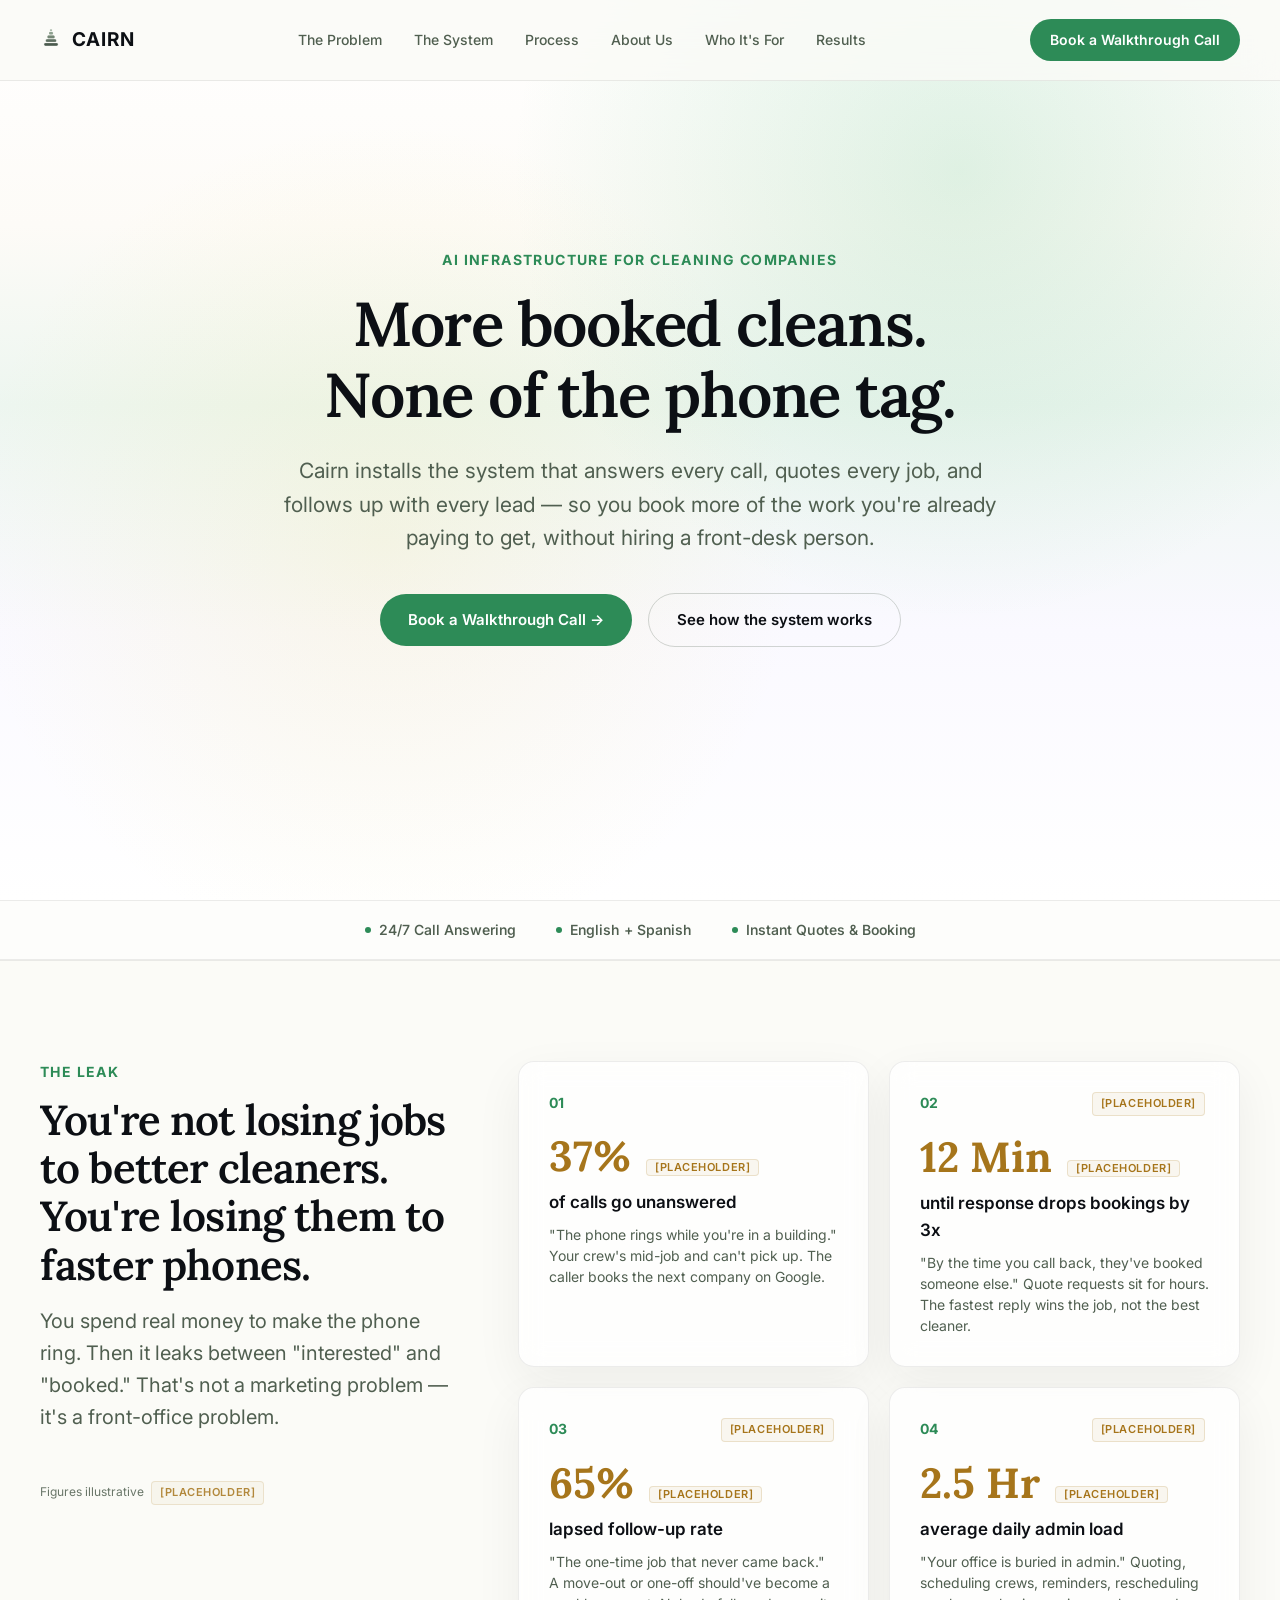
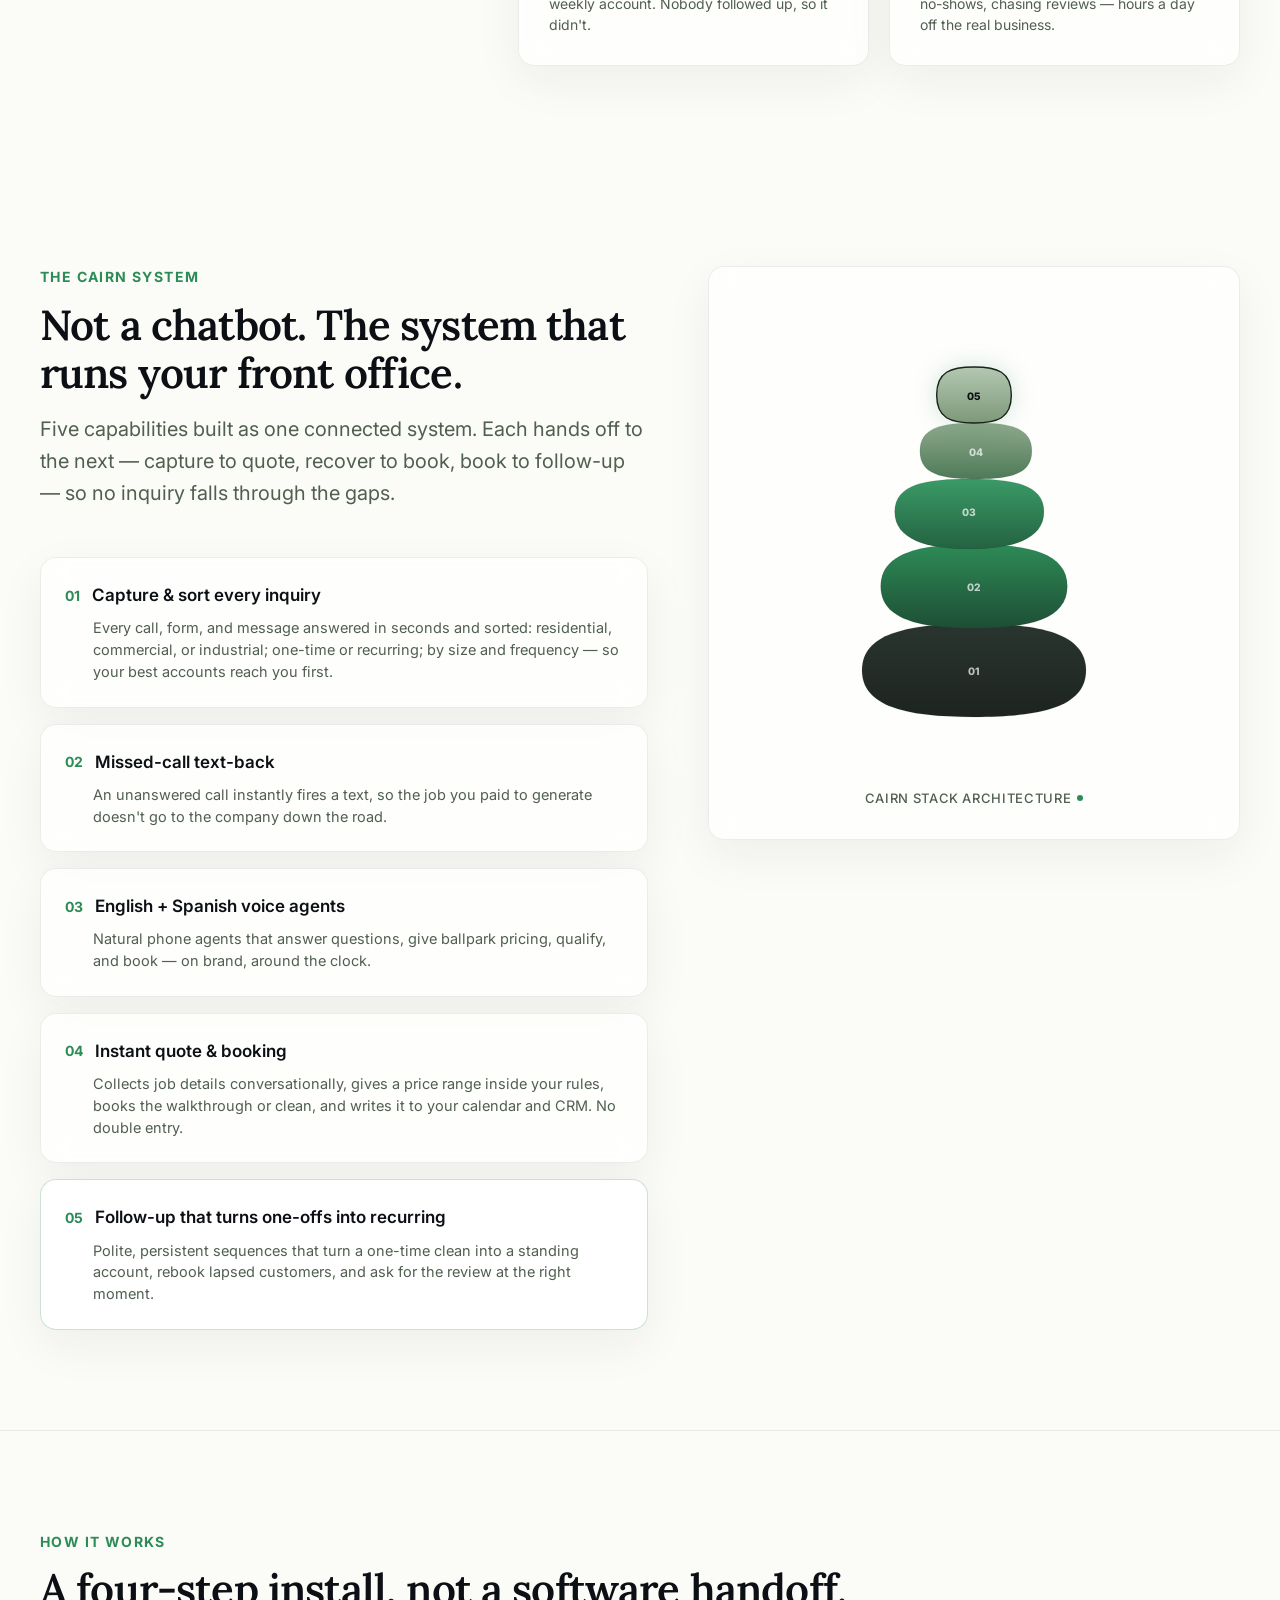
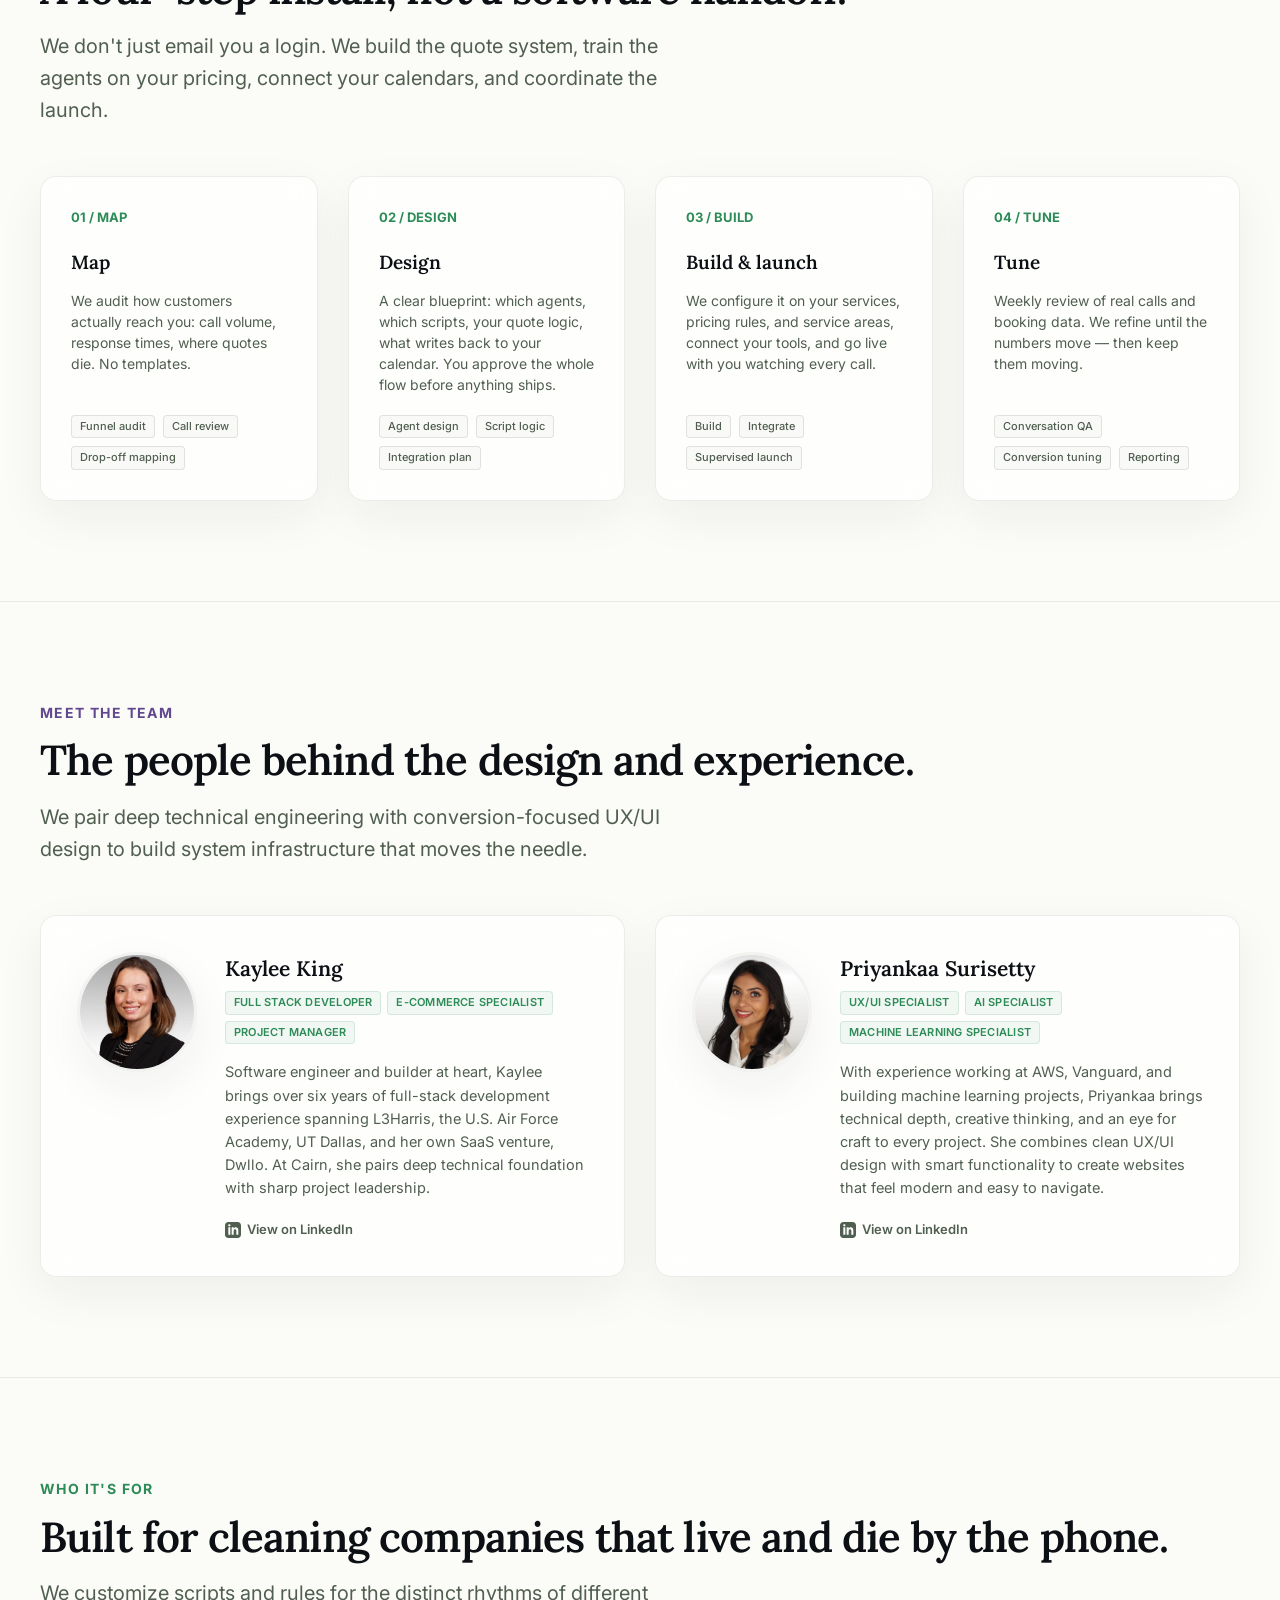
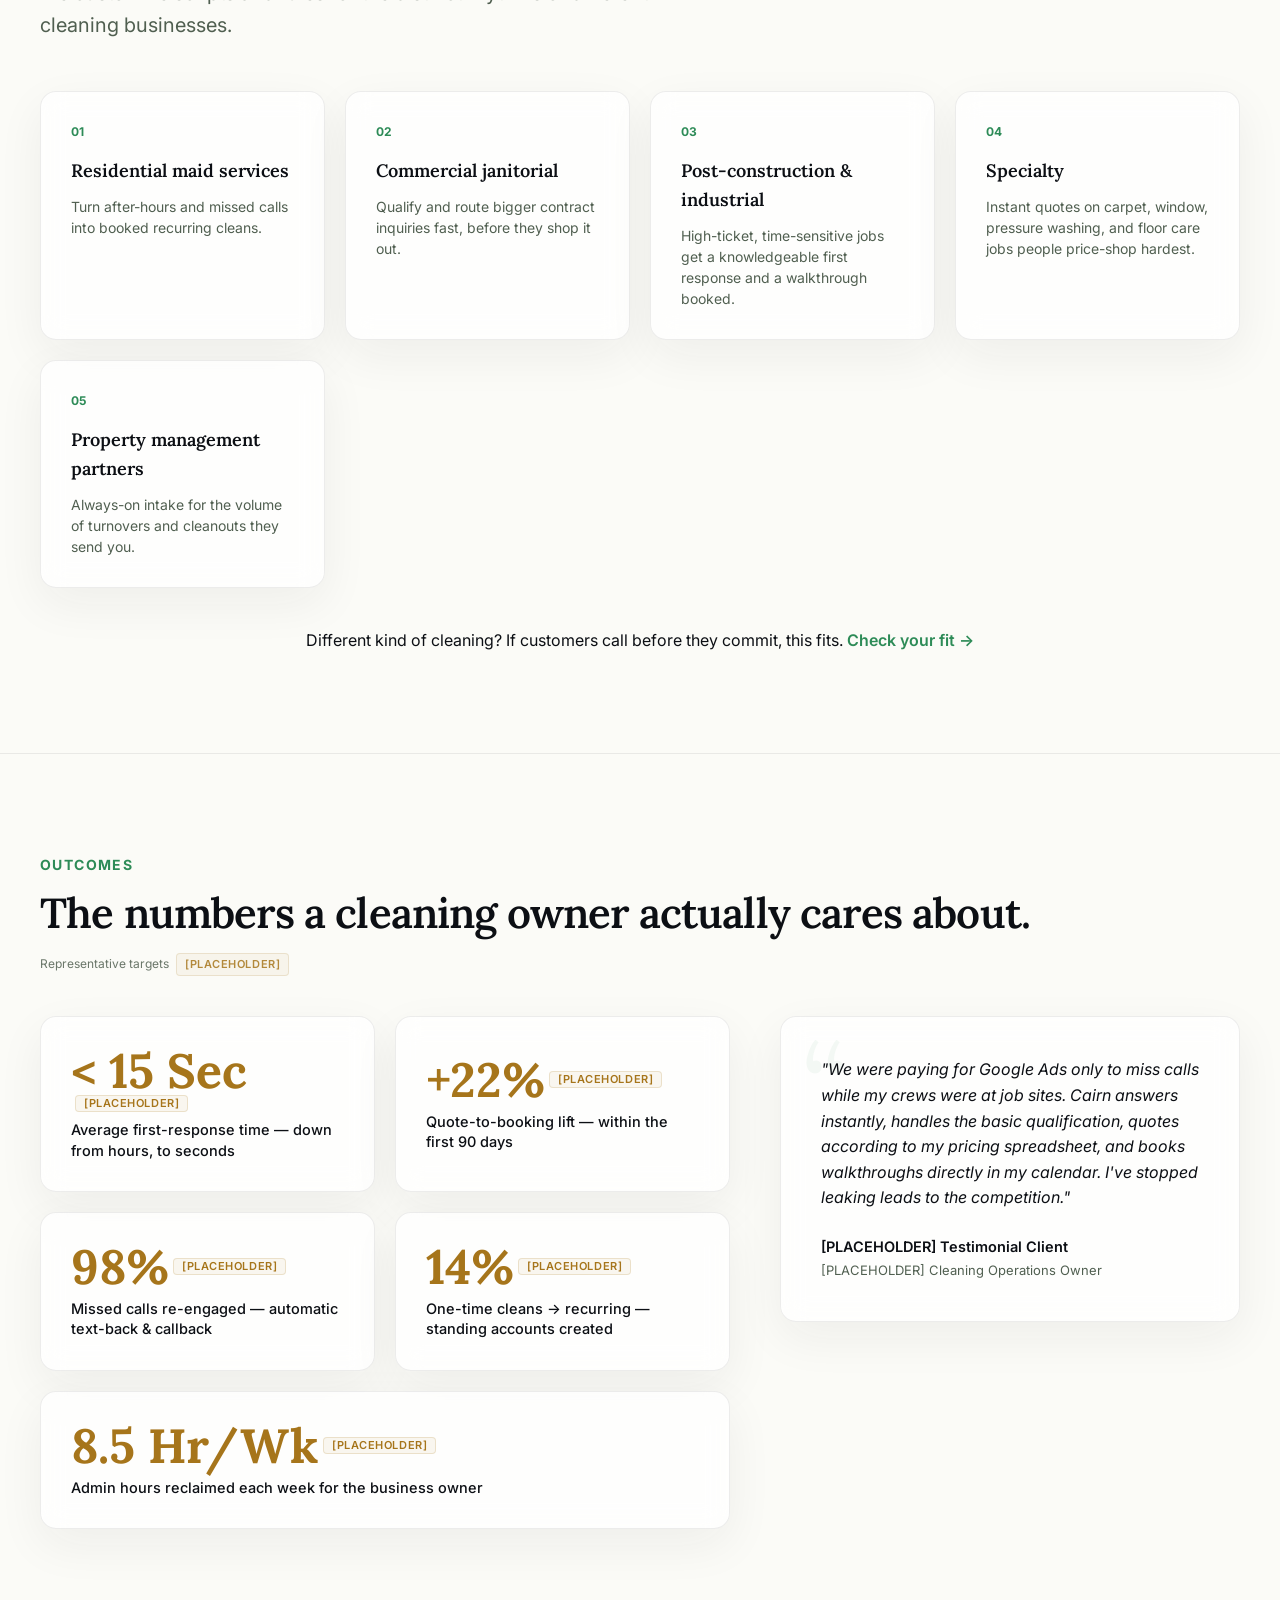
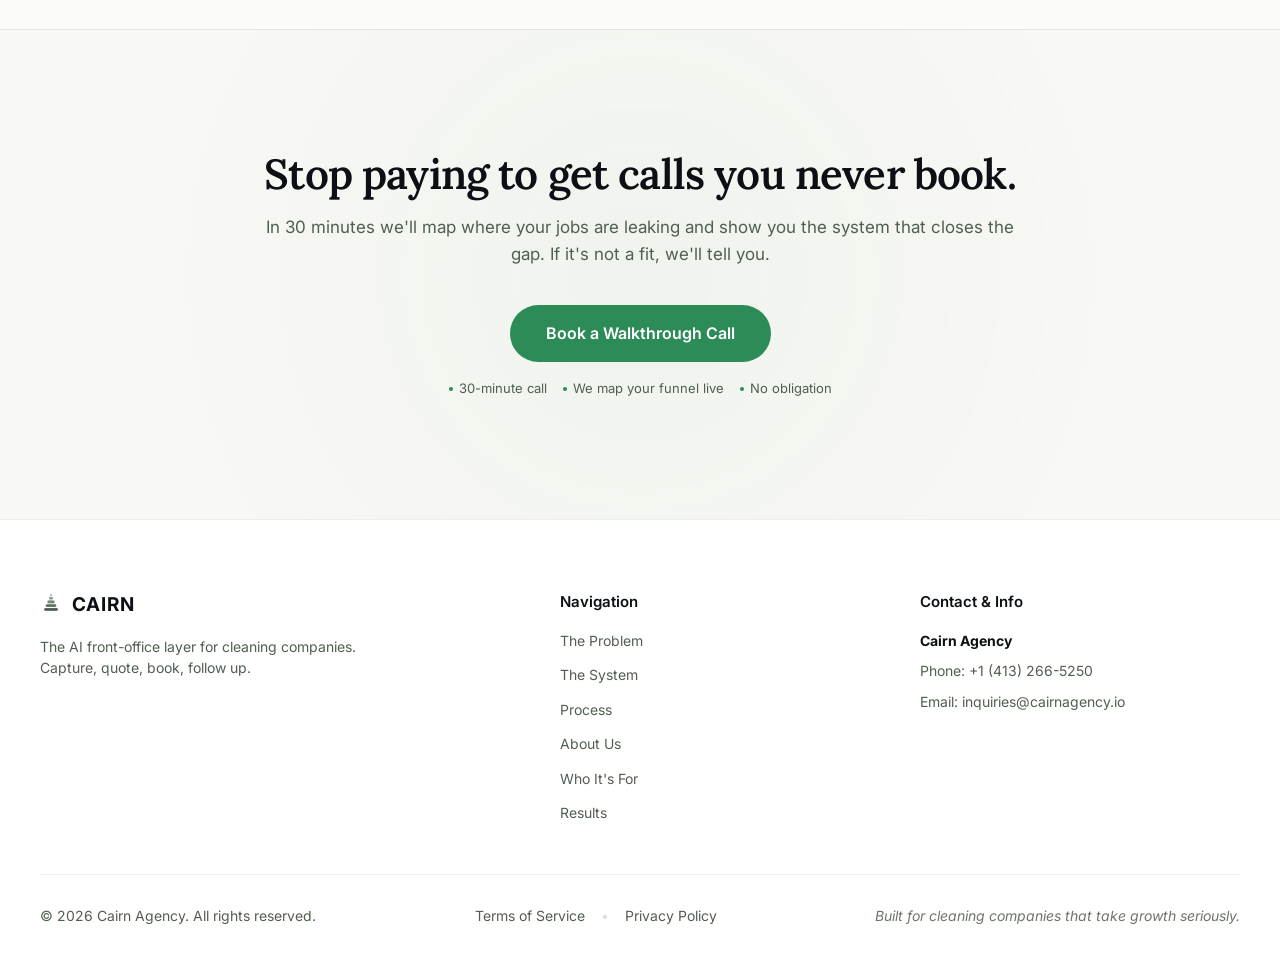
==== commit a46e3144: "feat: apply premium light theme and restore meet the team section" ====
--- a/index.html
+++ b/index.html
@@ -20,22 +20,26 @@
   <style>
     /* CSS Variables & Custom Properties */
     :root {
-      --bg: #0B0E0C;
-      --surface: #11160F;
-      --surface-elevated: #161e14;
-      --primary: #2D8B57;
-      --primary-hover: #37a367;
-      --sage: #8FA98C;
-      --deep-green: #3A4A3F;
-      --gold: #C9982E;
-      --cream: #EDEFEA;
-      --muted-sage: #9AA89A;
-      --purple: #7B5EA7;
+      /* Premium Light Theme */
+      --bg: #FBFBF7;
+      --surface: rgba(255, 255, 255, 0.76);
+      --surface-elevated: rgba(255, 255, 255, 0.95);
+      --primary: #2D8B57; /* Cairn Green */
+      --primary-hover: #226B42;
+      --sage: #4F644E; /* Darker sage for text contrast */
+      --deep-green: #1A221C; /* Ink green */
+      --gold: #A6751B; /* Darker gold for readability on light backgrounds */
+      --cream: #0C0F14; /* Using dark color for text variable to preserve layout tags */
+      --muted-sage: #505F50; /* Muted green/slate for secondary text */
+      --purple: #62488F; /* Muted purple */
       
       --font-display: 'Lora', serif;
       --font-body: 'Inter', system-ui, -apple-system, sans-serif;
       --radius: 16px;
       --transition: all 300ms cubic-bezier(0.16, 1, 0.3, 1);
+      
+      --border: rgba(26, 34, 28, 0.08);
+      --shadow: 0 16px 48px rgba(26, 34, 28, 0.06);
     }
 
     /* CSS Reset */
@@ -57,6 +61,12 @@
     body {
       overflow-x: hidden;
       line-height: 1.6;
+      /* Soft Light Background Gradient */
+      background:
+        radial-gradient(circle at 75% 19%, rgba(83, 189, 126, 0.18), transparent 28rem),
+        radial-gradient(circle at 30% 60%, rgba(238, 221, 105, 0.15), transparent 26rem),
+        linear-gradient(180deg, #ffffff 0%, #fdfbf7 25%, #edf6f0 45%, #faf9ff 70%, #ffffff 100%);
+      background-attachment: fixed;
     }
 
     img, svg {
@@ -92,8 +102,8 @@
       font-size: 11px;
       font-weight: 600;
       color: var(--gold);
-      background: rgba(201, 152, 46, 0.08);
-      border: 1px solid rgba(201, 152, 46, 0.2);
+      background: rgba(166, 117, 27, 0.06);
+      border: 1px solid rgba(166, 117, 27, 0.18);
       padding: 2px 8px;
       border-radius: 4px;
       letter-spacing: 0.05em;
@@ -105,7 +115,7 @@
     .placeholder-muted {
       font-size: 12px;
       color: var(--muted-sage);
-      opacity: 0.75;
+      opacity: 0.85;
       font-family: var(--font-body);
     }
 
@@ -173,23 +183,24 @@
 
     .btn-primary {
       background-color: var(--primary);
-      color: var(--cream);
+      color: #fff;
     }
 
     .btn-primary:hover {
       background-color: var(--primary-hover);
-      box-shadow: 0 4px 20px rgba(45, 139, 87, 0.3);
+      box-shadow: 0 4px 20px rgba(45, 139, 87, 0.25);
     }
 
     .btn-ghost {
       background-color: transparent;
-      border: 1px solid rgba(154, 168, 154, 0.3);
+      border: 1px solid rgba(80, 95, 80, 0.25);
       color: var(--cream);
     }
 
     .btn-ghost:hover {
-      background-color: rgba(237, 239, 234, 0.05);
-      border-color: var(--cream);
+      background-color: rgba(45, 139, 87, 0.05);
+      border-color: var(--primary);
+      color: var(--primary);
     }
 
     /* Sticky Navigation */
@@ -199,16 +210,16 @@
       left: 0;
       right: 0;
       z-index: 1000;
-      border-bottom: 1px solid rgba(143, 169, 140, 0.05);
-      background-color: rgba(11, 14, 12, 0.8);
+      border-bottom: 1px solid var(--border);
+      background-color: rgba(251, 251, 247, 0.82);
       backdrop-filter: blur(16px);
       -webkit-backdrop-filter: blur(16px);
       transition: background-color 300ms ease;
     }
 
     .site-header.scrolled {
-      background-color: rgba(11, 14, 12, 0.95);
-      border-bottom-color: rgba(143, 169, 140, 0.1);
+      background-color: rgba(251, 251, 247, 0.95);
+      box-shadow: 0 4px 20px rgba(0, 0, 0, 0.02);
     }
 
     .nav-container {
@@ -319,7 +330,7 @@
         right: 0;
         bottom: 0;
         width: 280px;
-        background-color: var(--surface);
+        background-color: var(--bg);
         flex-direction: column;
         align-items: flex-start;
         justify-content: flex-start;
@@ -327,7 +338,7 @@
         gap: 24px;
         transform: translateX(100%);
         transition: transform 400ms cubic-bezier(0.16, 1, 0.3, 1);
-        border-left: 1px solid rgba(143, 169, 140, 0.1);
+        border-left: 1px solid var(--border);
         z-index: 1050;
       }
 
@@ -361,7 +372,6 @@
       padding-bottom: 80px;
       position: relative;
       overflow: hidden;
-      background: radial-gradient(circle at 80% 20%, rgba(45, 139, 87, 0.08), transparent 45vw);
     }
 
     .hero-content {
@@ -404,17 +414,17 @@
 
     /* Trust Strip */
     .trust-strip {
-      border-top: 1px solid rgba(143, 169, 140, 0.1);
-      border-bottom: 1px solid rgba(143, 169, 140, 0.1);
+      border-top: 1px solid var(--border);
+      border-bottom: 1px solid var(--border);
       padding-block: 18px;
       display: flex;
       flex-wrap: wrap;
       justify-content: center;
       gap: 40px;
       font-size: 14px;
-      font-weight: 500;
+      font-weight: 550;
       color: var(--muted-sage);
-      background-color: rgba(17, 22, 15, 0.3);
+      background-color: rgba(255, 255, 255, 0.4);
     }
 
     .trust-item {
@@ -431,10 +441,19 @@
       border-radius: 50%;
     }
 
+    /* Card styling rule */
+    .leak-card, .step-card, .who-card, .metric-tile, .testimonial-card, .capability-item, .cairn-visual-container, .bio-card {
+      background-color: var(--surface);
+      border: 1px solid var(--border);
+      box-shadow: var(--shadow);
+      backdrop-filter: blur(12px);
+      -webkit-backdrop-filter: blur(12px);
+    }
+
     /* Problem Section */
     .problem-section {
-      background-color: var(--bg);
-      border-top: 1px solid rgba(143, 169, 140, 0.05);
+      background-color: transparent;
+      border-top: 1px solid var(--border);
     }
 
     .problem-grid {
@@ -464,8 +483,6 @@
     }
 
     .leak-card {
-      background-color: var(--surface);
-      border: 1px solid rgba(143, 169, 140, 0.06);
       border-radius: var(--radius);
       padding: 30px;
       transition: var(--transition);
@@ -475,8 +492,8 @@
 
     .leak-card:hover {
       transform: translateY(-4px);
-      border-color: rgba(143, 169, 140, 0.15);
-      box-shadow: 0 12px 30px rgba(0, 0, 0, 0.3);
+      border-color: rgba(45, 139, 87, 0.2);
+      box-shadow: 0 16px 36px rgba(26, 34, 28, 0.08);
     }
 
     .leak-num-row {
@@ -517,7 +534,7 @@
 
     /* System Section */
     .system-section {
-      background-color: #080B09;
+      background-color: transparent;
       position: relative;
     }
 
@@ -542,8 +559,6 @@
     }
 
     .capability-item {
-      background-color: var(--surface);
-      border: 1px solid rgba(143, 169, 140, 0.05);
       border-radius: var(--radius);
       padding: 24px;
       cursor: pointer;
@@ -591,8 +606,6 @@
       align-items: center;
       justify-content: center;
       padding: 30px;
-      background-color: var(--surface);
-      border: 1px solid rgba(143, 169, 140, 0.06);
       border-radius: var(--radius);
     }
 
@@ -612,7 +625,7 @@
 
     /* Gradients and animations for SVG stones */
     .stone {
-      stroke: rgba(143, 169, 140, 0.15);
+      stroke: rgba(26, 34, 28, 0.08);
       stroke-width: 1;
       transition: all 400ms ease;
       cursor: pointer;
@@ -620,16 +633,16 @@
 
     .stone:hover,
     .stone.active {
-      stroke: var(--cream);
+      stroke: var(--deep-green);
       stroke-width: 1.5;
-      filter: drop-shadow(0 0 12px rgba(45, 139, 87, 0.45));
+      filter: drop-shadow(0 0 12px rgba(45, 139, 87, 0.22));
     }
     
     .stone-label {
       font-family: var(--font-body);
       font-size: 11px;
       font-weight: 800;
-      fill: rgba(237, 239, 234, 0.45);
+      fill: rgba(255, 255, 255, 0.7);
       pointer-events: none;
       transition: fill 300ms ease;
     }
@@ -661,8 +674,8 @@
 
     /* Process Section */
     .process-section {
-      background-color: var(--bg);
-      border-top: 1px solid rgba(143, 169, 140, 0.05);
+      background-color: transparent;
+      border-top: 1px solid var(--border);
     }
 
     .stepper {
@@ -685,16 +698,16 @@
     }
 
     .step-card {
-      background-color: var(--surface);
-      border: 1px solid rgba(143, 169, 140, 0.05);
       border-radius: var(--radius);
       padding: 30px;
       position: relative;
       transition: var(--transition);
+      display: flex;
+      flex-direction: column;
     }
 
     .step-card:hover {
-      border-color: rgba(143, 169, 140, 0.15);
+      border-color: rgba(45, 139, 87, 0.2);
       transform: translateY(-3px);
     }
 
@@ -731,16 +744,142 @@
       font-size: 11px;
       font-weight: 500;
       color: var(--muted-sage);
-      background-color: rgba(237, 239, 234, 0.03);
-      border: 1px solid rgba(154, 168, 154, 0.15);
+      background-color: rgba(26, 34, 28, 0.02);
+      border: 1px solid rgba(80, 95, 80, 0.15);
       padding: 2px 8px;
       border-radius: 4px;
     }
 
+    /* Team Section Restored and Re-styled */
+    .team-section {
+      background-color: transparent;
+      border-top: 1px solid var(--border);
+    }
+    
+    .team-grid {
+      display: grid;
+      grid-template-columns: 1fr 1fr;
+      gap: 30px;
+      margin-top: 50px;
+    }
+    
+    @media (max-width: 900px) {
+      .team-grid {
+        grid-template-columns: 1fr;
+      }
+    }
+    
+    .bio-card {
+      border-radius: var(--radius);
+      padding: 36px;
+      display: flex;
+      gap: 28px;
+      align-items: flex-start;
+      transition: var(--transition);
+    }
+    
+    .bio-card:hover {
+      transform: translateY(-4px);
+      border-color: rgba(45, 139, 87, 0.2);
+    }
+    
+    @media (max-width: 560px) {
+      .bio-card {
+        flex-direction: column;
+        align-items: center;
+        text-align: center;
+        padding: 24px;
+        gap: 20px;
+      }
+    }
+    
+    .bio-photo-wrap {
+      width: 120px;
+      height: 120px;
+      flex-shrink: 0;
+      border-radius: 50%;
+      overflow: hidden;
+      border: 3px solid rgba(26, 34, 28, 0.05);
+      box-shadow: var(--shadow);
+    }
+    
+    .bio-photo-wrap img {
+      width: 100%;
+      height: 100%;
+      object-fit: cover;
+    }
+    
+    .bio-content {
+      flex: 1;
+      display: flex;
+      flex-direction: column;
+    }
+    
+    .bio-name {
+      font-family: var(--font-display);
+      font-size: 21px;
+      font-weight: 600;
+      color: var(--cream);
+      margin-bottom: 6px;
+    }
+    
+    .bio-roles {
+      display: flex;
+      flex-wrap: wrap;
+      gap: 6px;
+      margin-bottom: 16px;
+    }
+    
+    @media (max-width: 560px) {
+      .bio-roles {
+        justify-content: center;
+      }
+    }
+    
+    .bio-role {
+      font-size: 11px;
+      font-weight: 600;
+      color: var(--primary);
+      background-color: rgba(45, 139, 87, 0.06);
+      border: 1px solid rgba(45, 139, 87, 0.15);
+      padding: 2px 8px;
+      border-radius: 4px;
+      text-transform: uppercase;
+      letter-spacing: 0.02em;
+    }
+    
+    .bio-text {
+      font-size: 14.5px;
+      color: var(--muted-sage);
+      line-height: 1.6;
+      margin-bottom: 20px;
+    }
+    
+    .linkedin-btn {
+      display: inline-flex;
+      align-items: center;
+      gap: 6px;
+      font-size: 13px;
+      font-weight: 600;
+      color: var(--muted-sage);
+      width: fit-content;
+      transition: var(--transition);
+    }
+    
+    .linkedin-btn:hover {
+      color: var(--primary);
+    }
+    
+    .linkedin-btn svg {
+      width: 16px;
+      height: 16px;
+      fill: currentColor;
+    }
+
     /* Who It's For Section */
     .who-section {
-      background-color: #080B09;
-      border-top: 1px solid rgba(143, 169, 140, 0.05);
+      background-color: transparent;
+      border-top: 1px solid var(--border);
     }
 
     .who-grid {
@@ -751,8 +890,6 @@
     }
 
     .who-card {
-      background-color: var(--surface);
-      border: 1px solid rgba(143, 169, 140, 0.05);
       border-radius: var(--radius);
       padding: 30px;
       transition: var(--transition);
@@ -805,8 +942,8 @@
 
     /* Results Section */
     .results-section {
-      background-color: var(--bg);
-      border-top: 1px solid rgba(143, 169, 140, 0.05);
+      background-color: transparent;
+      border-top: 1px solid var(--border);
     }
 
     .results-grid {
@@ -837,8 +974,6 @@
     }
 
     .metric-tile {
-      background-color: var(--surface);
-      border: 1px solid rgba(143, 169, 140, 0.05);
       border-radius: var(--radius);
       padding: 30px;
       display: flex;
@@ -866,8 +1001,6 @@
     }
 
     .testimonial-card {
-      background-color: var(--surface);
-      border: 1px solid rgba(143, 169, 140, 0.05);
       border-radius: var(--radius);
       padding: 40px;
       position: relative;
@@ -880,7 +1013,7 @@
       left: 20px;
       font-size: 120px;
       font-family: var(--font-display);
-      color: rgba(45, 139, 87, 0.08);
+      color: rgba(45, 139, 87, 0.05);
       line-height: 1;
       pointer-events: none;
     }
@@ -909,8 +1042,8 @@
 
     /* Final Call To Action */
     .cta-section {
-      background: radial-gradient(circle at 50% 50%, rgba(45, 139, 87, 0.08), transparent 70%), #080B09;
-      border-top: 1px solid rgba(143, 169, 140, 0.05);
+      background: radial-gradient(circle at 50% 50%, rgba(45, 139, 87, 0.04), transparent 70%), rgba(26, 34, 28, 0.01);
+      border-top: 1px solid var(--border);
       text-align: center;
     }
 
@@ -958,8 +1091,8 @@
 
     /* Footer Styles */
     .site-footer {
-      background-color: var(--bg);
-      border-top: 1px solid rgba(143, 169, 140, 0.06);
+      background-color: #fff;
+      border-top: 1px solid var(--border);
       color: var(--muted-sage);
       padding-top: 70px;
       padding-bottom: 40px;
@@ -1030,7 +1163,7 @@
     }
 
     .footer-bottom {
-      border-top: 1px solid rgba(143, 169, 140, 0.06);
+      border-top: 1px solid var(--border);
       padding-top: 30px;
       display: flex;
       justify-content: space-between;
@@ -1061,13 +1194,13 @@
     }
 
     .footer-sep {
-      color: rgba(143, 169, 140, 0.2);
+      color: rgba(26, 34, 28, 0.15);
     }
 
     .footer-tagline-sub {
       font-style: italic;
       color: var(--muted-sage);
-      opacity: 0.8;
+      opacity: 0.85;
     }
   </style>
 </head>
@@ -1086,6 +1219,7 @@
           <li><a href="#problem">The Problem</a></li>
           <li><a href="#system">The System</a></li>
           <li><a href="#process">Process</a></li>
+          <li><a href="#about">About Us</a></li>
           <li><a href="#who">Who It's For</a></li>
           <li><a href="#results">Results</a></li>
           <li class="mobile-nav-cta">
@@ -1236,24 +1370,24 @@
           <svg class="cairn-svg" viewBox="0 0 300 500" fill="none" xmlns="http://www.w3.org/2000/svg">
             <defs>
               <linearGradient id="stone5-grad" x1="150" y1="350" x2="150" y2="450" gradientUnits="userSpaceOnUse">
-                <stop offset="0%" stop-color="#3A4A3F" />
-                <stop offset="100%" stop-color="#1A221C" />
+                <stop offset="0%" stop-color="#2A352F" />
+                <stop offset="100%" stop-color="#1D2420" />
               </linearGradient>
               <linearGradient id="stone4-grad" x1="150" y1="265" x2="150" y2="355" gradientUnits="userSpaceOnUse">
-                <stop offset="0%" stop-color="#2D8B57" stop-opacity="0.8" />
-                <stop offset="100%" stop-color="#1E442F" />
+                <stop offset="0%" stop-color="#2D8B57" />
+                <stop offset="100%" stop-color="#1E4E35" />
               </linearGradient>
               <linearGradient id="stone3-grad" x1="145" y1="195" x2="145" y2="270" gradientUnits="userSpaceOnUse">
-                <stop offset="0%" stop-color="#2D8B57" />
-                <stop offset="100%" stop-color="#215236" />
+                <stop offset="0%" stop-color="#3B9A67" />
+                <stop offset="100%" stop-color="#246241" />
               </linearGradient>
               <linearGradient id="stone2-grad" x1="152" y1="135" x2="152" y2="195" gradientUnits="userSpaceOnUse">
                 <stop offset="0%" stop-color="#8FA98C" />
-                <stop offset="100%" stop-color="#2D8B57" />
+                <stop offset="100%" stop-color="#4D7A58" />
               </linearGradient>
               <linearGradient id="stone1-grad" x1="150" y1="75" x2="150" y2="135" gradientUnits="userSpaceOnUse">
-                <stop offset="0%" stop-color="#C5D4C3" />
-                <stop offset="100%" stop-color="#8FA98C" />
+                <stop offset="0%" stop-color="#B4C8B1" />
+                <stop offset="100%" stop-color="#7D9879" />
               </linearGradient>
             </defs>
             
@@ -1339,6 +1473,57 @@
       </div>
     </section>
 
+    <!-- Restored Meet the Team Section -->
+    <section class="team-section section-padding" id="about">
+      <div class="container">
+        <div class="reveal">
+          <span class="kicker" style="color: var(--purple);">Meet the team</span>
+          <h2>The people behind the design and experience.</h2>
+          <p class="section-intro">We pair deep technical engineering with conversion-focused UX/UI design to build system infrastructure that moves the needle.</p>
+        </div>
+
+        <div class="team-grid">
+          <article class="bio-card reveal">
+            <div class="bio-photo-wrap">
+              <img src="assets/kaylee_photo.jpg" alt="Kaylee King" />
+            </div>
+            <div class="bio-content">
+              <h3 class="bio-name">Kaylee King</h3>
+              <div class="bio-roles">
+                <span class="bio-role">Full Stack Developer</span>
+                <span class="bio-role">E-Commerce Specialist</span>
+                <span class="bio-role">Project Manager</span>
+              </div>
+              <p class="bio-text">Software engineer and builder at heart, Kaylee brings over six years of full-stack development experience spanning L3Harris, the U.S. Air Force Academy, UT Dallas, and her own SaaS venture, Dwllo. At Cairn, she pairs deep technical foundation with sharp project leadership.</p>
+              <a href="https://www.linkedin.com/in/kaylee-king-965b44276" target="_blank" rel="noopener noreferrer" class="linkedin-btn">
+                <svg viewBox="0 0 24 24"><path d="M19 0h-14c-2.761 0-5 2.239-5 5v14c0 2.761 2.239 5 5 5h14c2.762 0 5-2.239 5-5v-14c0-2.761-2.238-5-5-5zm-11 19h-3v-11h3v11zm-1.5-12.268c-.966 0-1.75-.779-1.75-1.75s.784-1.75 1.75-1.75 1.75.779 1.75 1.75-.784 1.75-1.75 1.75zm13.5 12.268h-3v-5.604c0-3.368-4-3.113-4 0v5.604h-3v-11h3v1.765c1.396-2.586 7-2.777 7 2.476v6.759z"/></svg>
+                View on LinkedIn
+              </a>
+            </div>
+          </article>
+
+          <article class="bio-card reveal">
+            <div class="bio-photo-wrap">
+              <img src="assets/priyankaa_photo.jpg" alt="Priyankaa Surisetty" style="transform:scale(1.45) translateY(4%);" />
+            </div>
+            <div class="bio-content">
+              <h3 class="bio-name">Priyankaa Surisetty</h3>
+              <div class="bio-roles">
+                <span class="bio-role">UX/UI Specialist</span>
+                <span class="bio-role">AI Specialist</span>
+                <span class="bio-role">Machine Learning Specialist</span>
+              </div>
+              <p class="bio-text">With experience working at AWS, Vanguard, and building machine learning projects, Priyankaa brings technical depth, creative thinking, and an eye for craft to every project. She combines clean UX/UI design with smart functionality to create websites that feel modern and easy to navigate.</p>
+              <a href="https://www.linkedin.com/in/prisuri1/" target="_blank" rel="noopener noreferrer" class="linkedin-btn">
+                <svg viewBox="0 0 24 24"><path d="M19 0h-14c-2.761 0-5 2.239-5 5v14c0 2.761 2.239 5 5 5h14c2.762 0 5-2.239 5-5v-14c0-2.761-2.238-5-5-5zm-11 19h-3v-11h3v11zm-1.5-12.268c-.966 0-1.75-.779-1.75-1.75s.784-1.75 1.75-1.75 1.75.779 1.75 1.75-.784 1.75-1.75 1.75zm13.5 12.268h-3v-5.604c0-3.368-4-3.113-4 0v5.604h-3v-11h3v1.765c1.396-2.586 7-2.777 7 2.476v6.759z"/></svg>
+                View on LinkedIn
+              </a>
+            </div>
+          </article>
+        </div>
+      </div>
+    </section>
+
     <!-- Who It's For Section -->
     <section class="who-section section-padding" id="who">
       <div class="container">
@@ -1467,6 +1652,7 @@
             <li><a href="#problem">The Problem</a></li>
             <li><a href="#system">The System</a></li>
             <li><a href="#process">Process</a></li>
+            <li><a href="#about">About Us</a></li>
             <li><a href="#who">Who It's For</a></li>
             <li><a href="#results">Results</a></li>
           </ul>
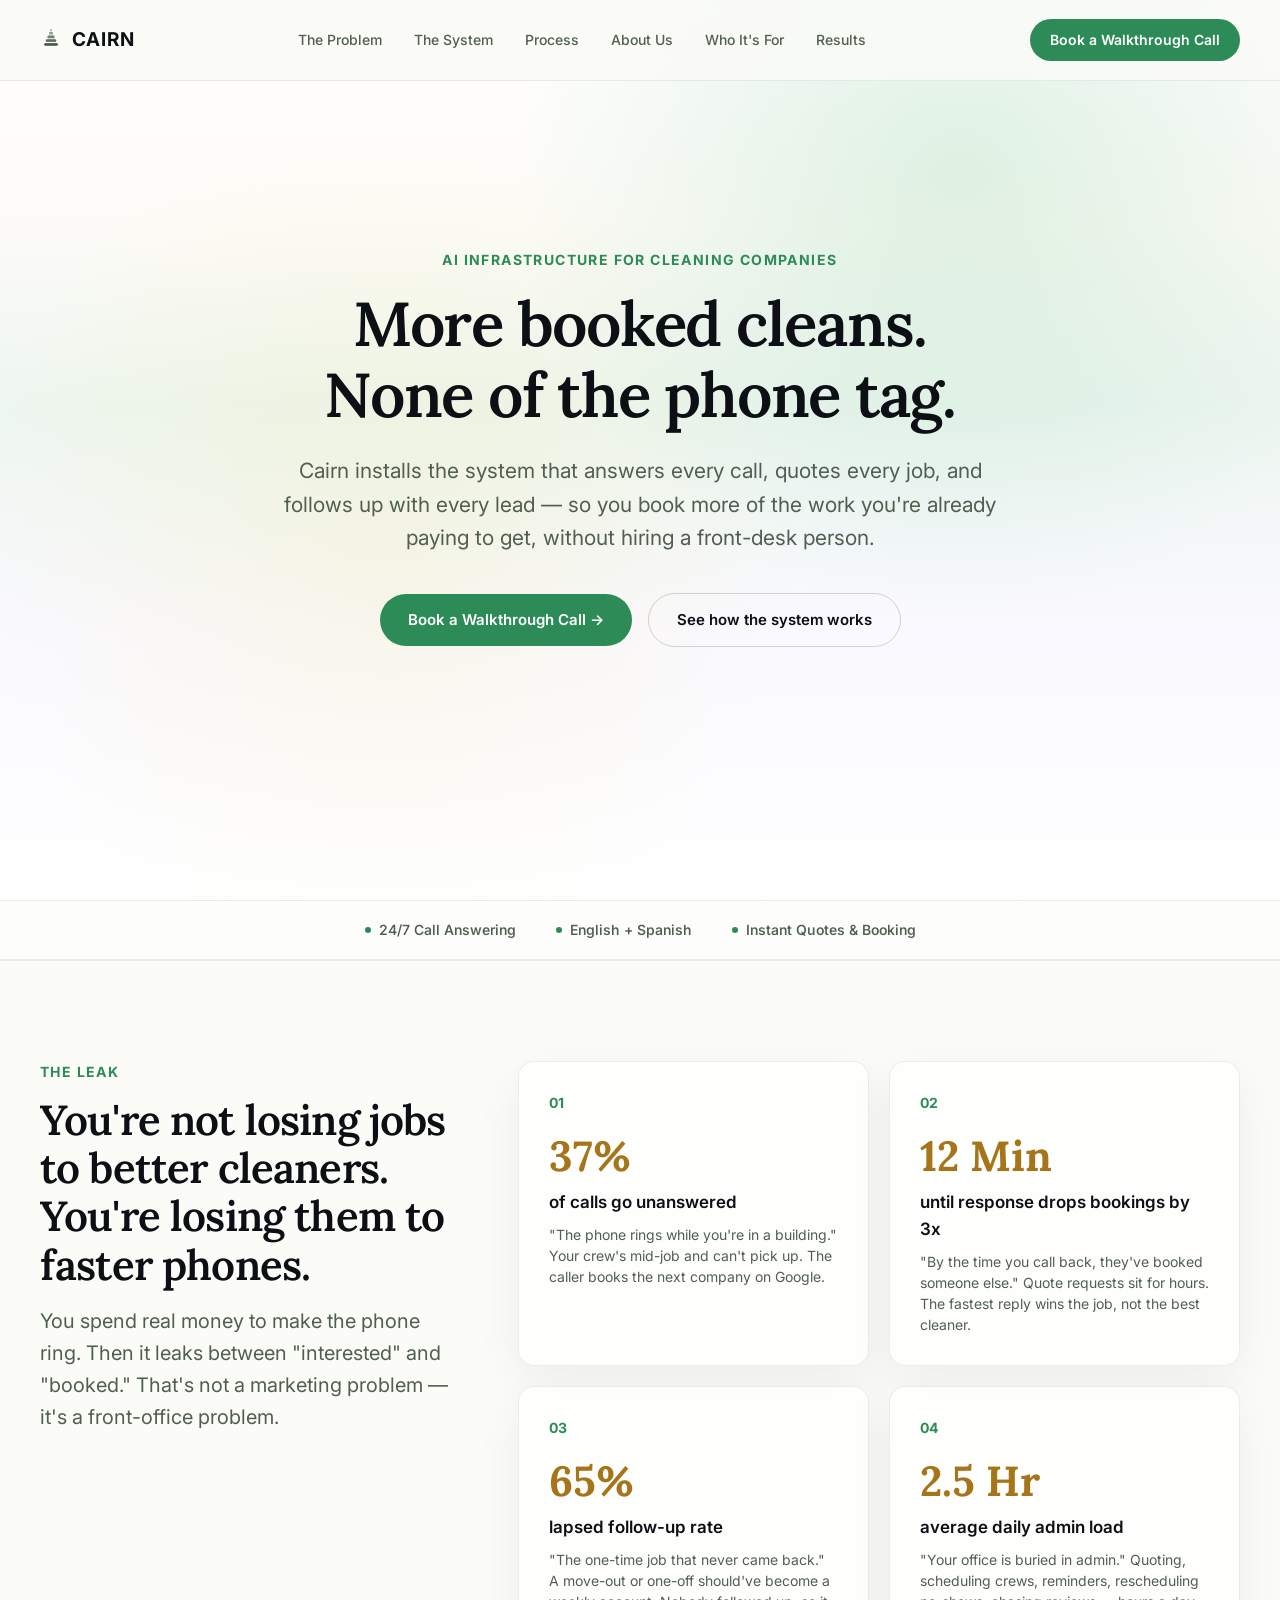
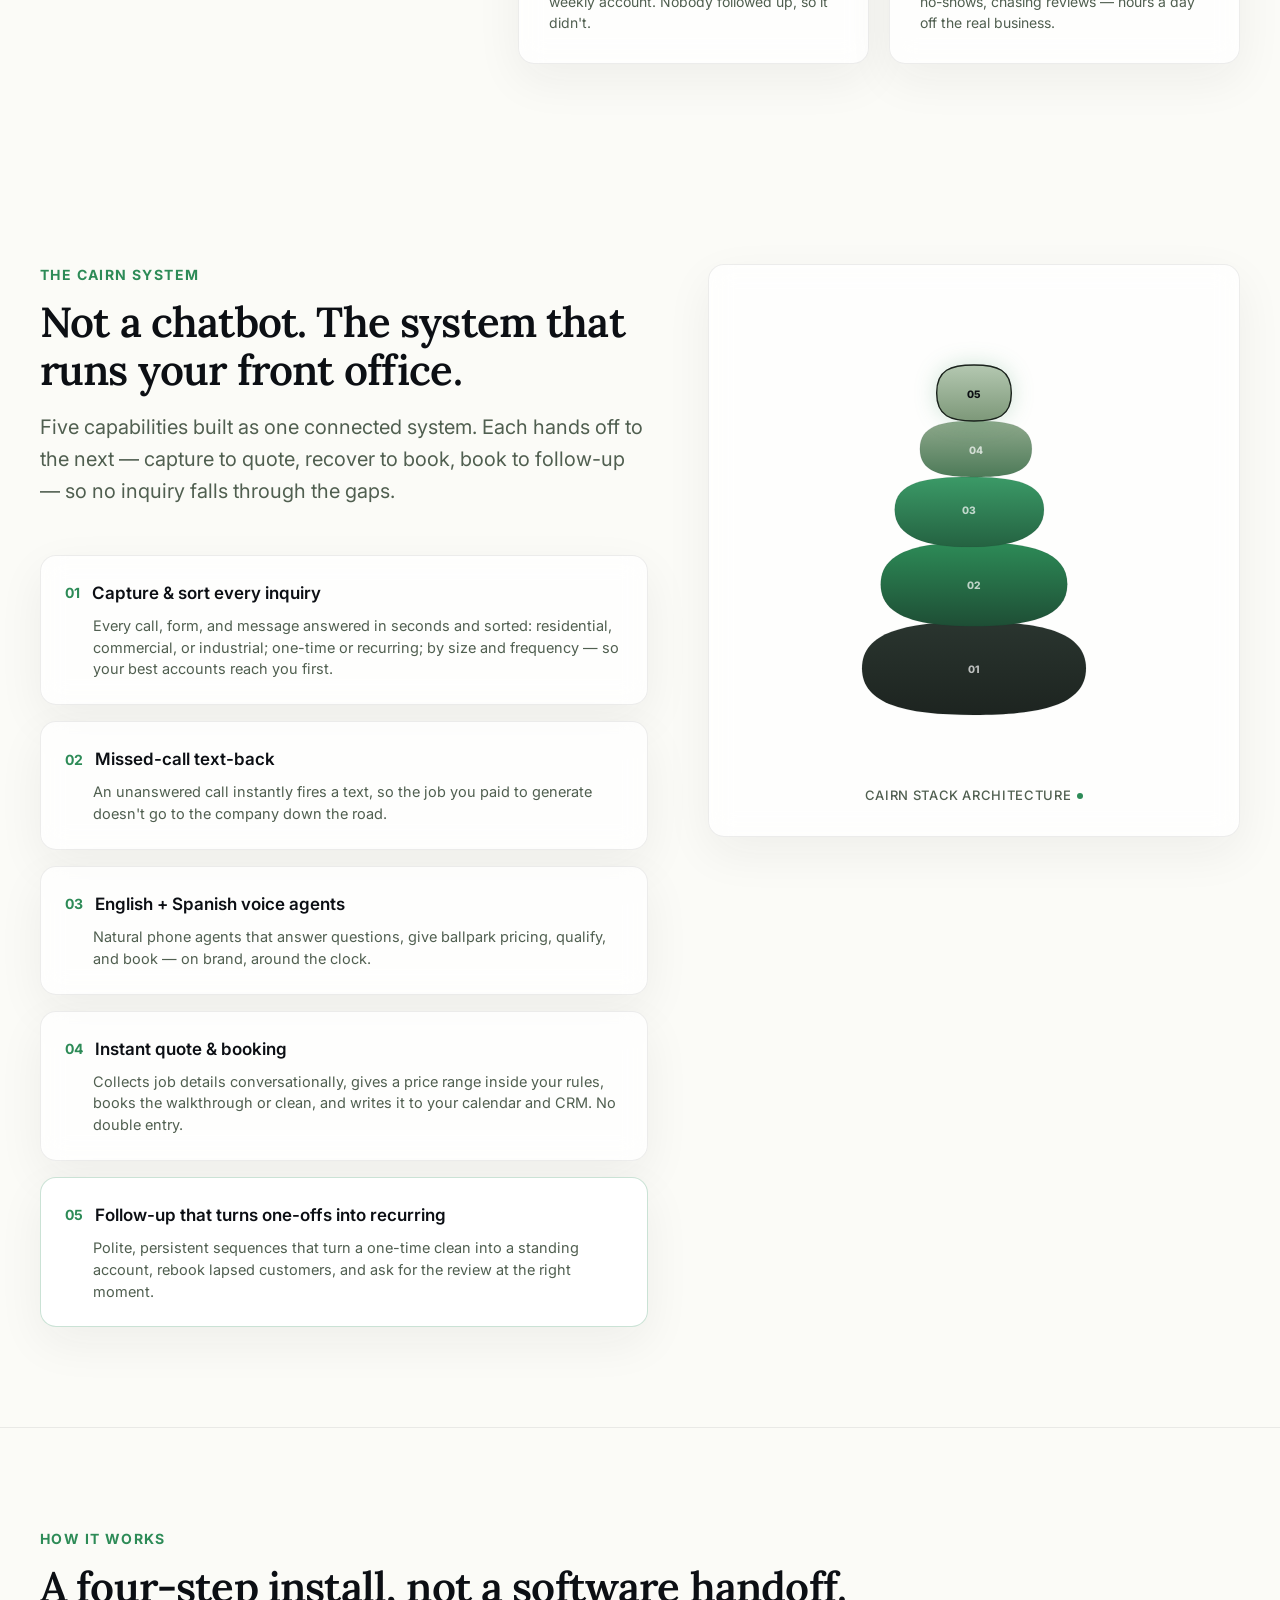
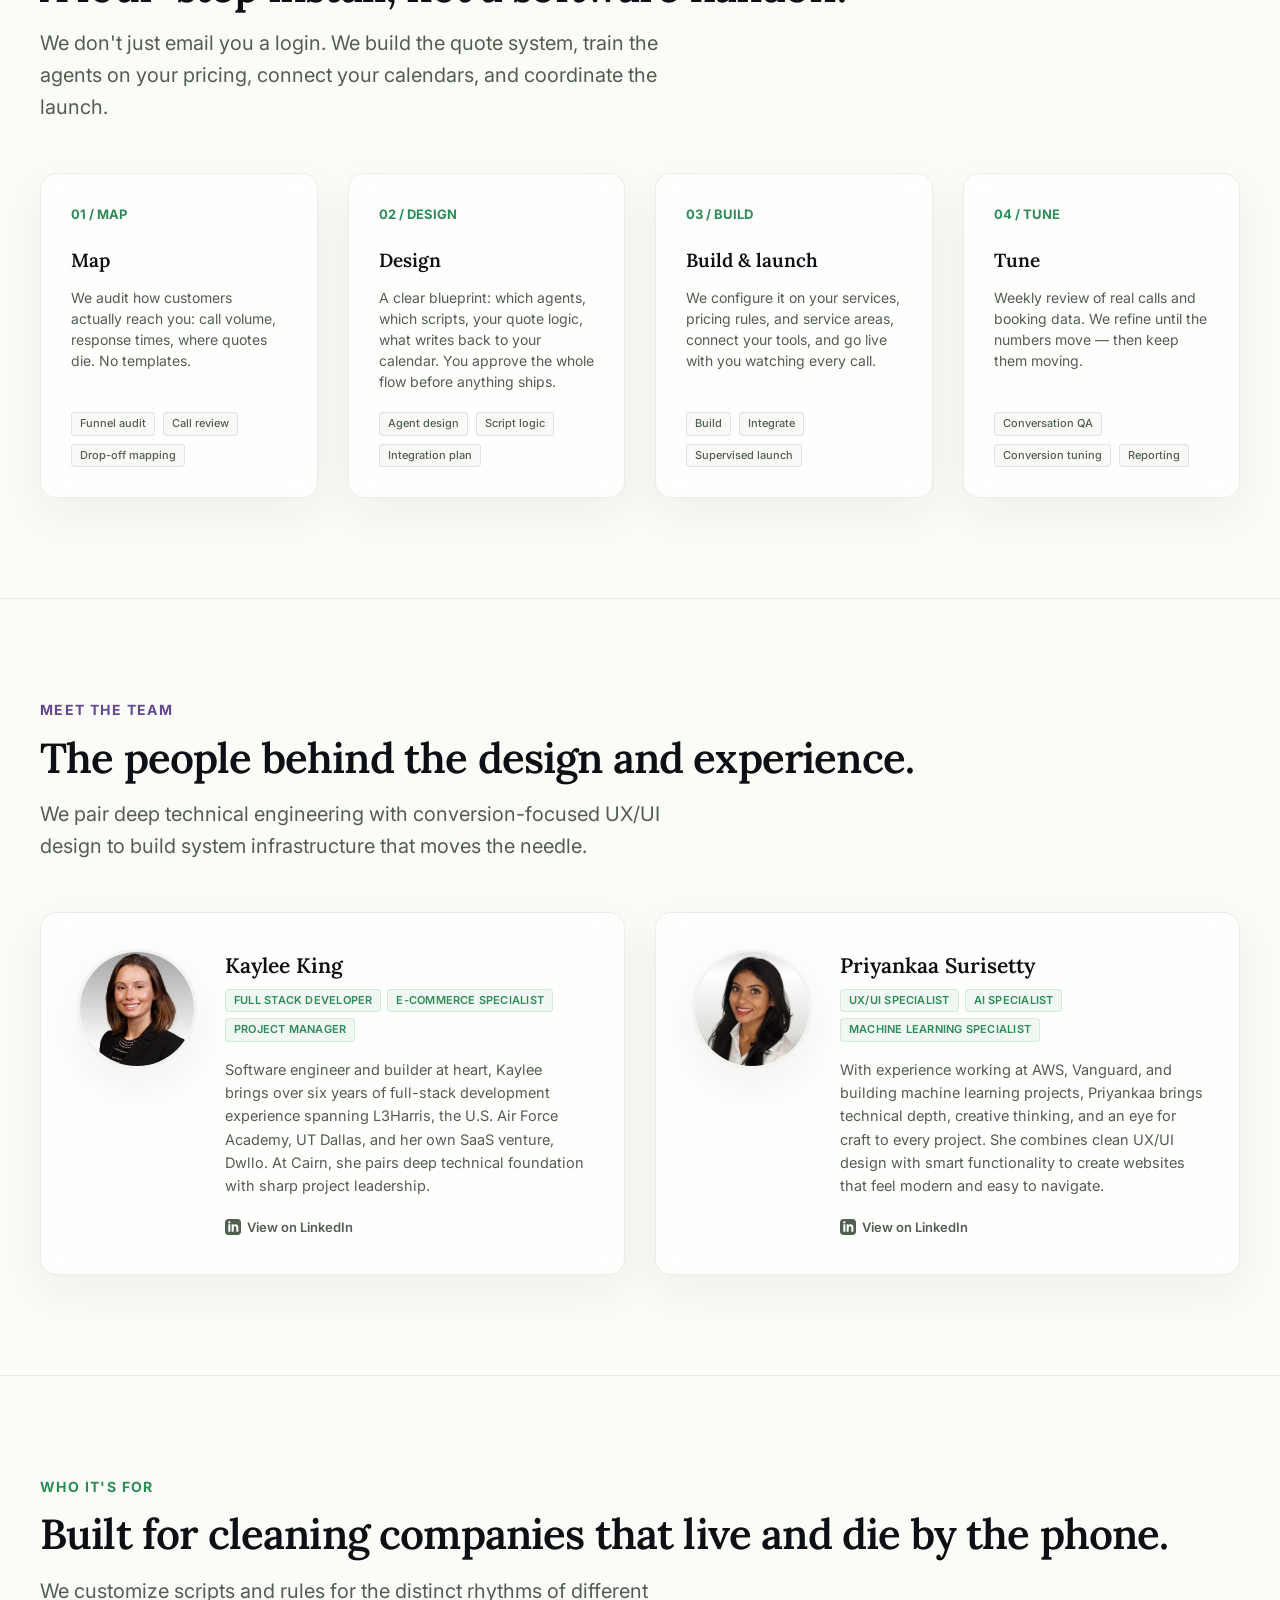
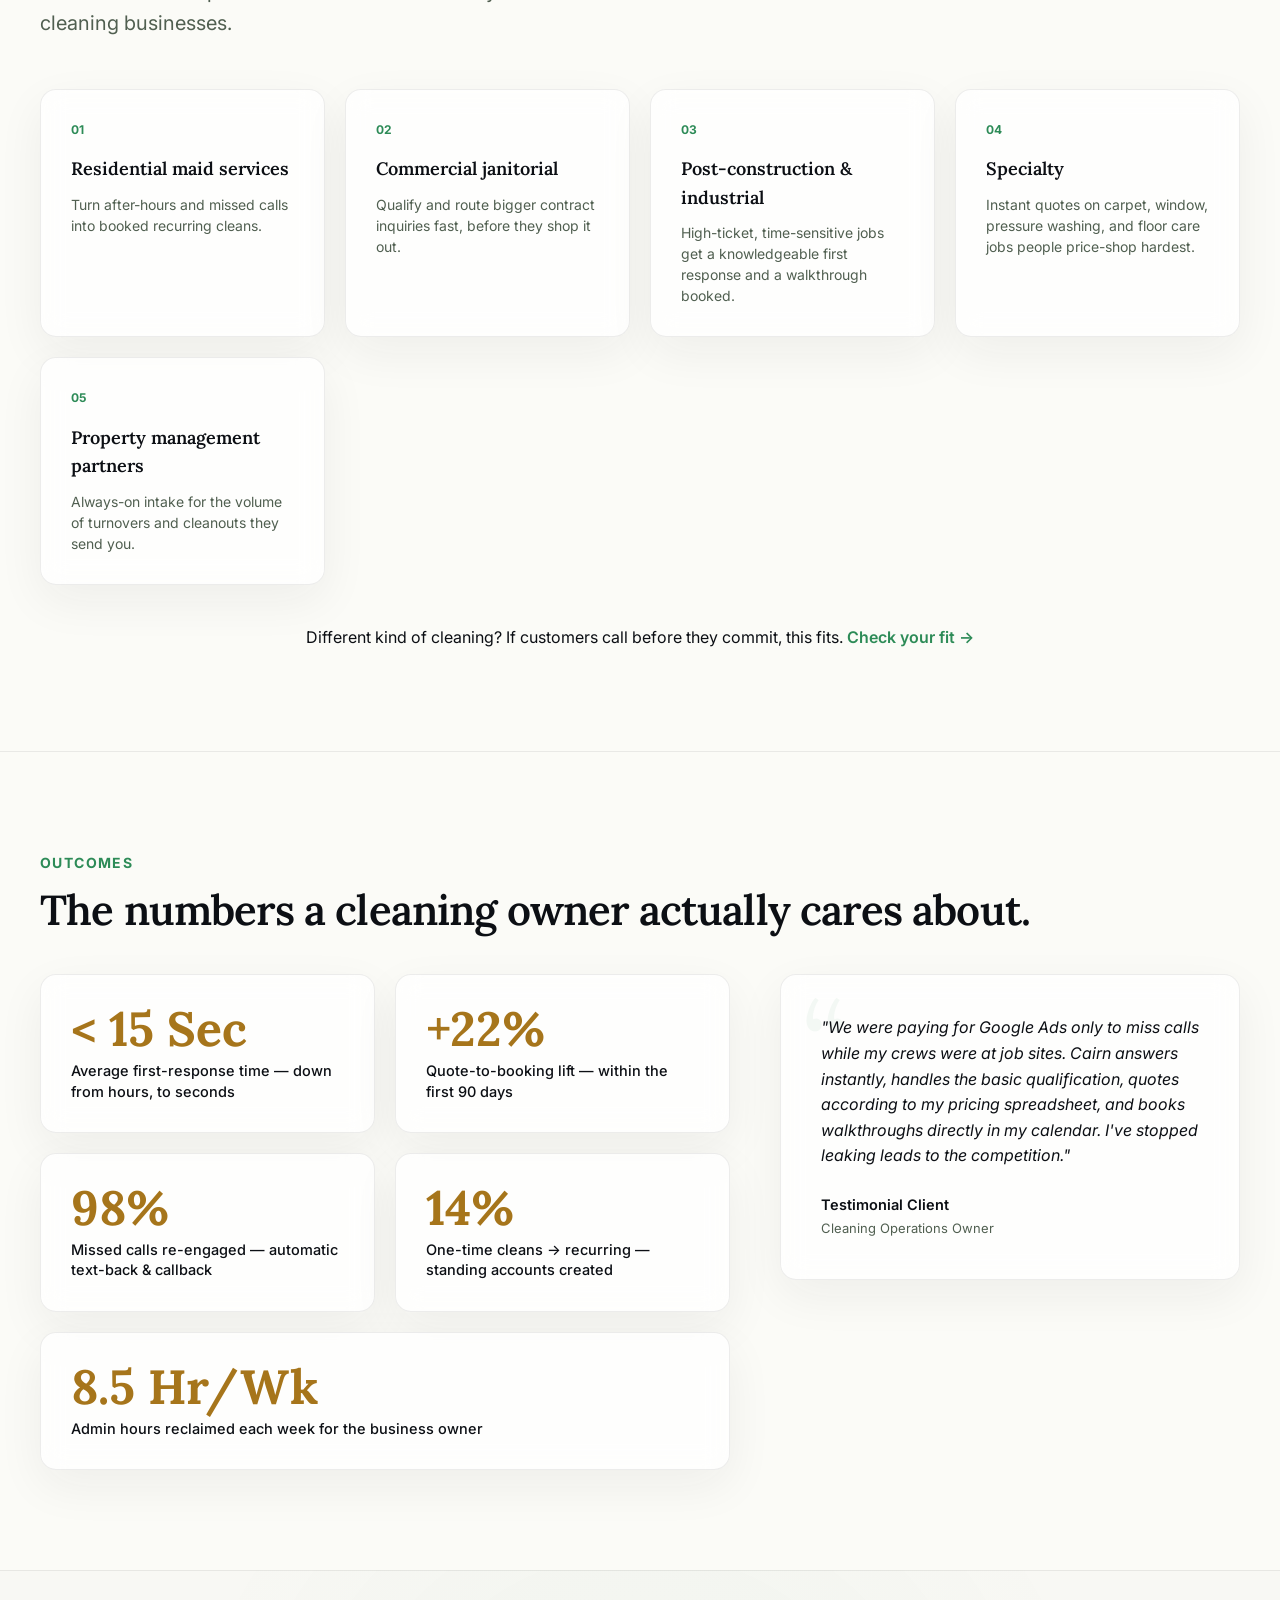
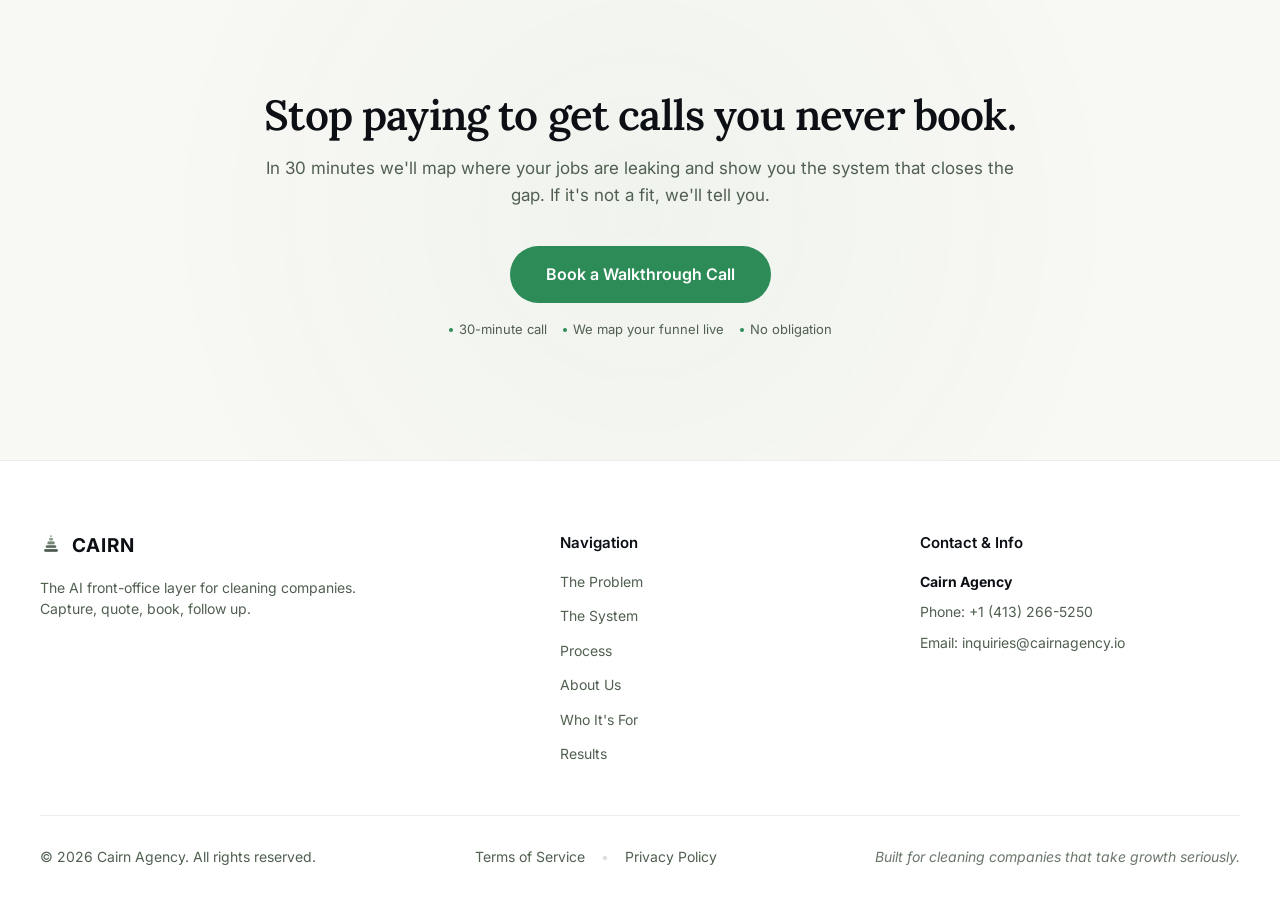
==== commit b645afd6: "chore: remove placeholder text and tags from homepage" ====
--- a/index.html
+++ b/index.html
@@ -1268,7 +1268,6 @@
           <span class="kicker">The Leak</span>
           <h2>You're not losing jobs to better cleaners.<br />You're losing them to faster phones.</h2>
           <p class="section-intro">You spend real money to make the phone ring. Then it leaks between "interested" and "booked." That's not a marketing problem — it's a front-office problem.</p>
-          <p class="placeholder-muted">Figures illustrative <span class="placeholder-tag">[PLACEHOLDER]</span></p>
         </div>
 
         <div class="leak-cards">
@@ -1276,7 +1275,7 @@
             <div class="leak-num-row">
               <span class="leak-num">01</span>
             </div>
-            <div class="leak-stat">37% <span class="placeholder-tag">[PLACEHOLDER]</span></div>
+            <div class="leak-stat">37%</div>
             <h3>of calls go unanswered</h3>
             <p>"The phone rings while you're in a building." Your crew's mid-job and can't pick up. The caller books the next company on Google.</p>
           </div>
@@ -1284,9 +1283,8 @@
           <div class="leak-card reveal">
             <div class="leak-num-row">
               <span class="leak-num">02</span>
-              <span class="placeholder-tag">[PLACEHOLDER]</span>
-            </div>
-            <div class="leak-stat">12 Min <span class="placeholder-tag">[PLACEHOLDER]</span></div>
+            </div>
+            <div class="leak-stat">12 Min</div>
             <h3>until response drops bookings by 3x</h3>
             <p>"By the time you call back, they've booked someone else." Quote requests sit for hours. The fastest reply wins the job, not the best cleaner.</p>
           </div>
@@ -1294,9 +1292,8 @@
           <div class="leak-card reveal">
             <div class="leak-num-row">
               <span class="leak-num">03</span>
-              <span class="placeholder-tag">[PLACEHOLDER]</span>
-            </div>
-            <div class="leak-stat">65% <span class="placeholder-tag">[PLACEHOLDER]</span></div>
+            </div>
+            <div class="leak-stat">65%</div>
             <h3>lapsed follow-up rate</h3>
             <p>"The one-time job that never came back." A move-out or one-off should've become a weekly account. Nobody followed up, so it didn't.</p>
           </div>
@@ -1304,9 +1301,8 @@
           <div class="leak-card reveal">
             <div class="leak-num-row">
               <span class="leak-num">04</span>
-              <span class="placeholder-tag">[PLACEHOLDER]</span>
-            </div>
-            <div class="leak-stat">2.5 Hr <span class="placeholder-tag">[PLACEHOLDER]</span></div>
+            </div>
+            <div class="leak-stat">2.5 Hr</div>
             <h3>average daily admin load</h3>
             <p>"Your office is buried in admin." Quoting, scheduling crews, reminders, rescheduling no-shows, chasing reviews — hours a day off the real business.</p>
           </div>
@@ -1577,33 +1573,32 @@
         <div class="reveal">
           <span class="kicker">Outcomes</span>
           <h2>The numbers a cleaning owner actually cares about.</h2>
-          <p class="placeholder-muted">Representative targets <span class="placeholder-tag">[PLACEHOLDER]</span></p>
         </div>
 
         <div class="results-grid">
           <div class="metrics-grid">
             <div class="metric-tile reveal">
-              <div class="metric-tile-val">&lt; 15 Sec <span class="placeholder-tag">[PLACEHOLDER]</span></div>
+              <div class="metric-tile-val">&lt; 15 Sec</div>
               <div class="metric-tile-lbl">Average first-response time — down from hours, to seconds</div>
             </div>
 
             <div class="metric-tile reveal">
-              <div class="metric-tile-val">+22% <span class="placeholder-tag">[PLACEHOLDER]</span></div>
+              <div class="metric-tile-val">+22%</div>
               <div class="metric-tile-lbl">Quote-to-booking lift — within the first 90 days</div>
             </div>
 
             <div class="metric-tile reveal">
-              <div class="metric-tile-val">98% <span class="placeholder-tag">[PLACEHOLDER]</span></div>
+              <div class="metric-tile-val">98%</div>
               <div class="metric-tile-lbl">Missed calls re-engaged — automatic text-back & callback</div>
             </div>
 
             <div class="metric-tile reveal">
-              <div class="metric-tile-val">14% <span class="placeholder-tag">[PLACEHOLDER]</span></div>
+              <div class="metric-tile-val">14%</div>
               <div class="metric-tile-lbl">One-time cleans &rarr; recurring — standing accounts created</div>
             </div>
 
             <div class="metric-tile reveal" style="grid-column: span 2;">
-              <div class="metric-tile-val">8.5 Hr/Wk <span class="placeholder-tag">[PLACEHOLDER]</span></div>
+              <div class="metric-tile-val">8.5 Hr/Wk</div>
               <div class="metric-tile-lbl">Admin hours reclaimed each week for the business owner</div>
             </div>
           </div>
@@ -1612,8 +1607,8 @@
             <div class="test-quote">
               "We were paying for Google Ads only to miss calls while my crews were at job sites. Cairn answers instantly, handles the basic qualification, quotes according to my pricing spreadsheet, and books walkthroughs directly in my calendar. I've stopped leaking leads to the competition."
             </div>
-            <div class="test-author">[PLACEHOLDER] Testimonial Client</div>
-            <div class="test-company">[PLACEHOLDER] Cleaning Operations Owner</div>
+            <div class="test-author">Testimonial Client</div>
+            <div class="test-company">Cleaning Operations Owner</div>
           </div>
         </div>
       </div>
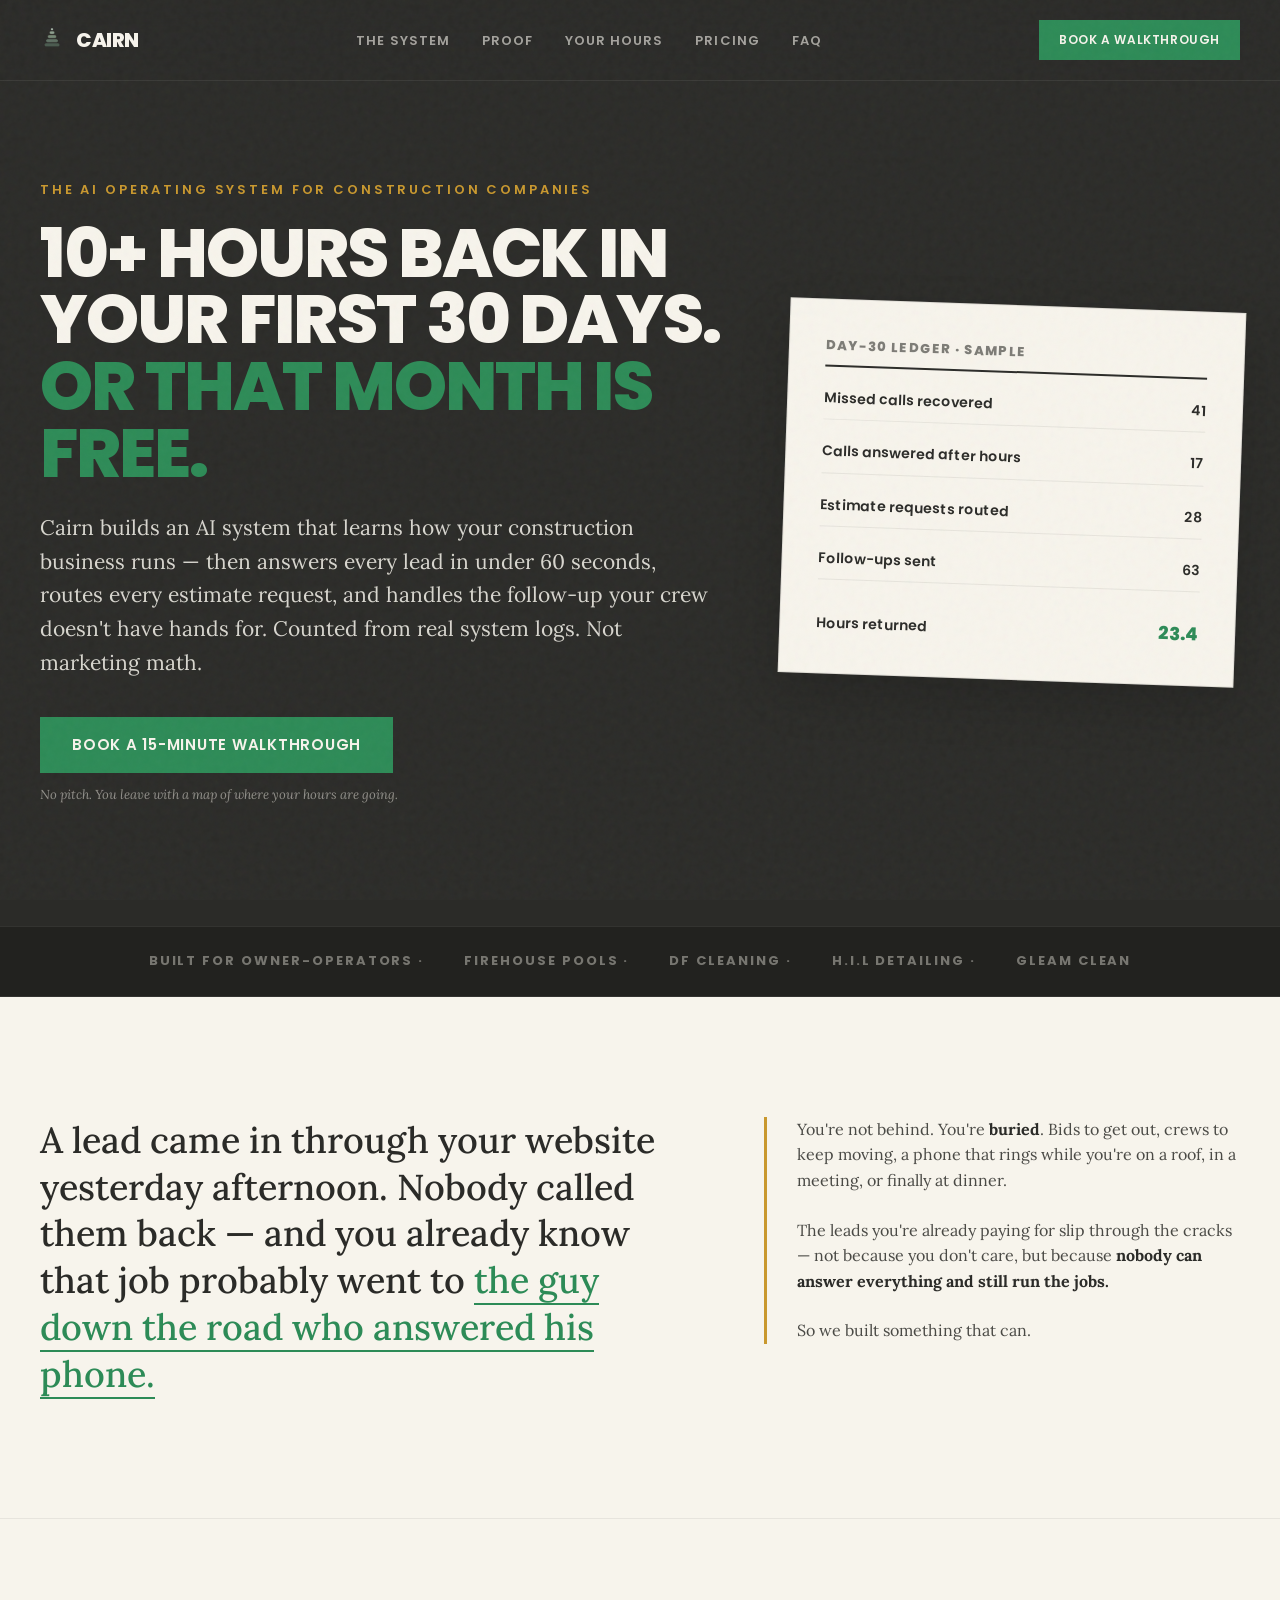
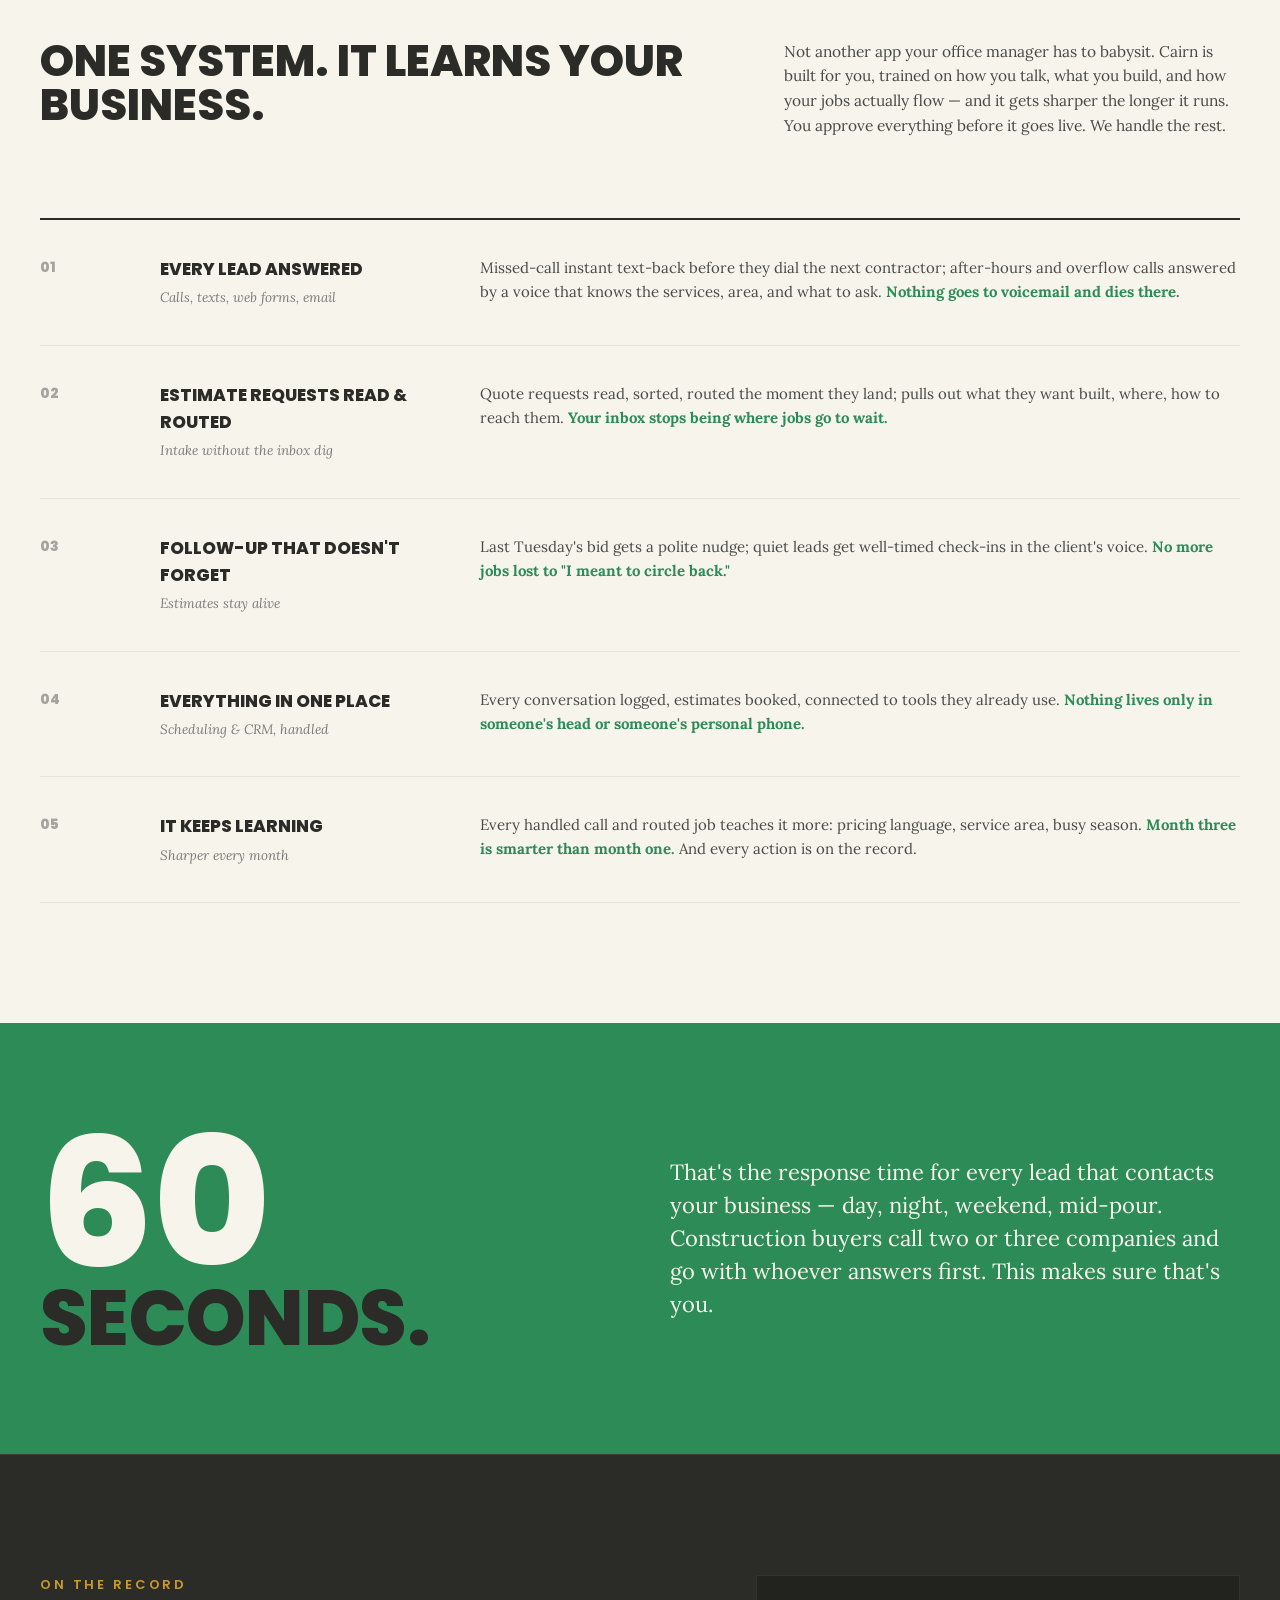
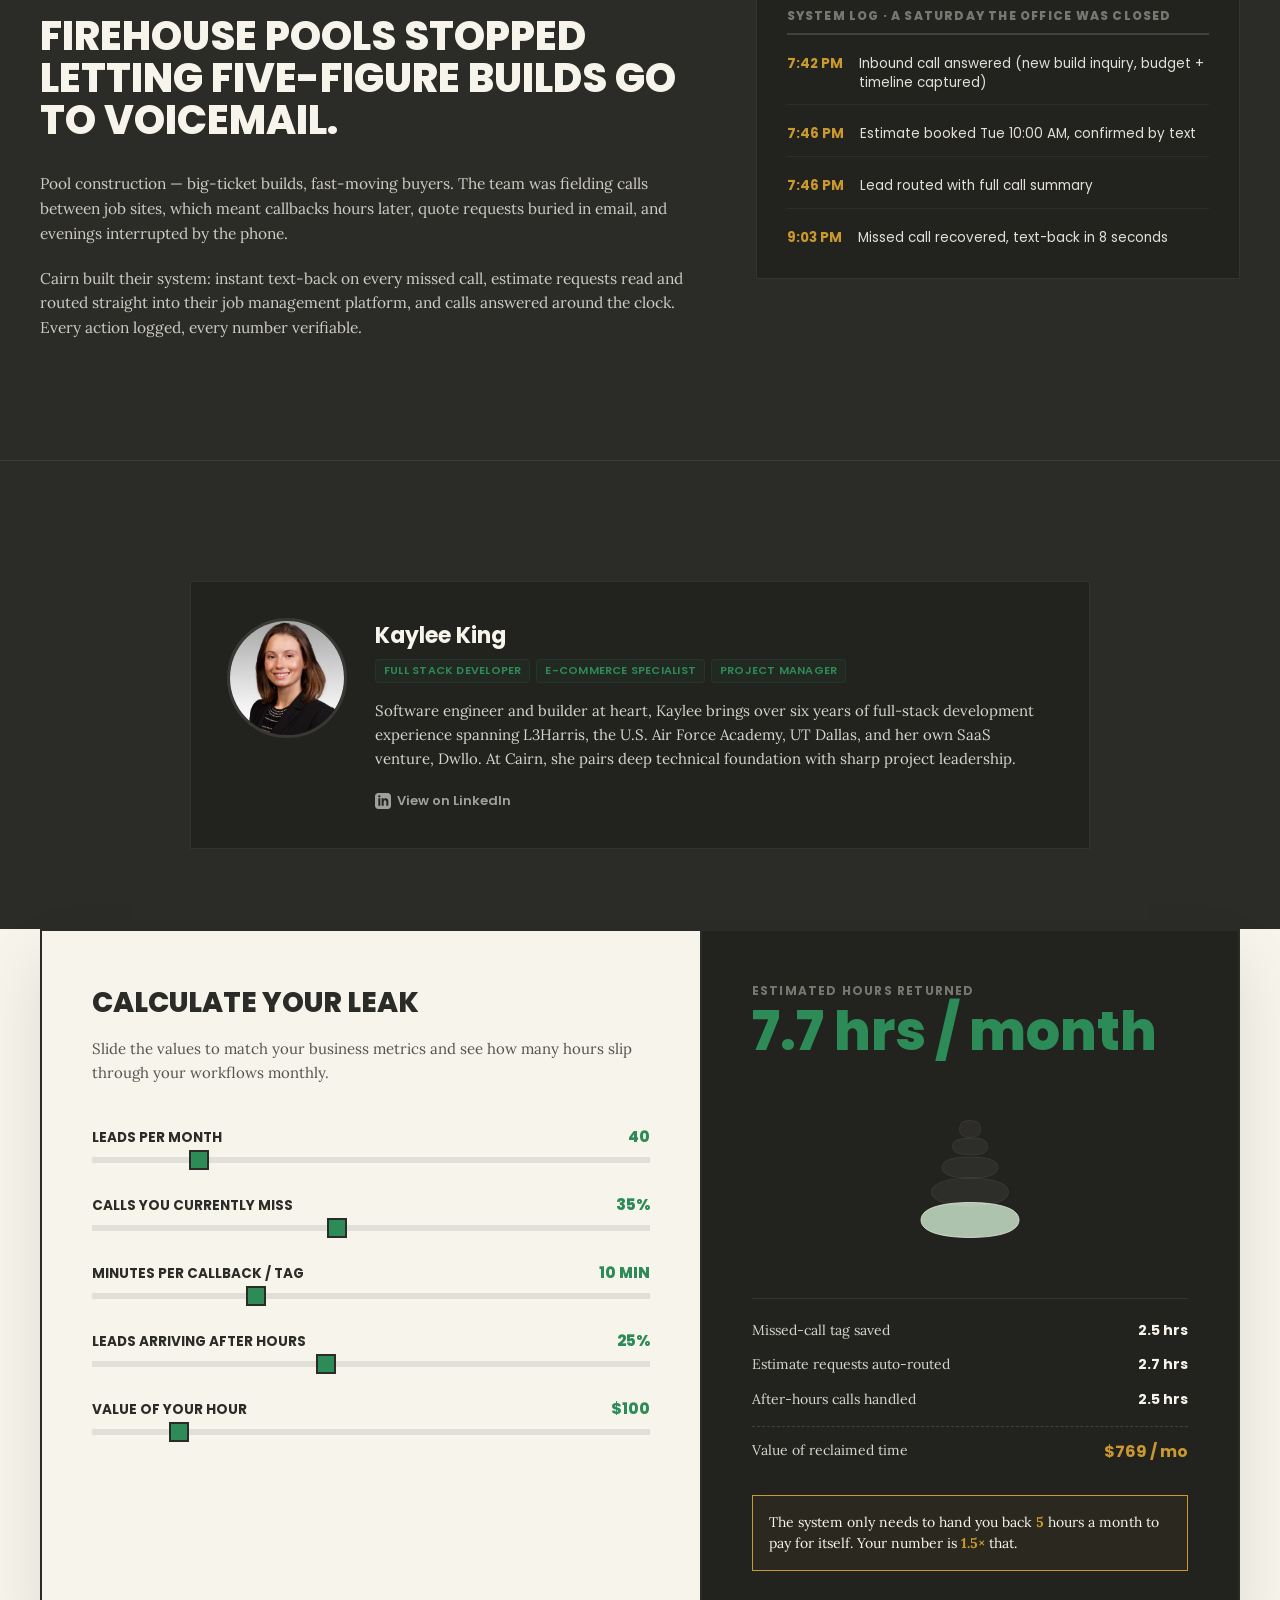
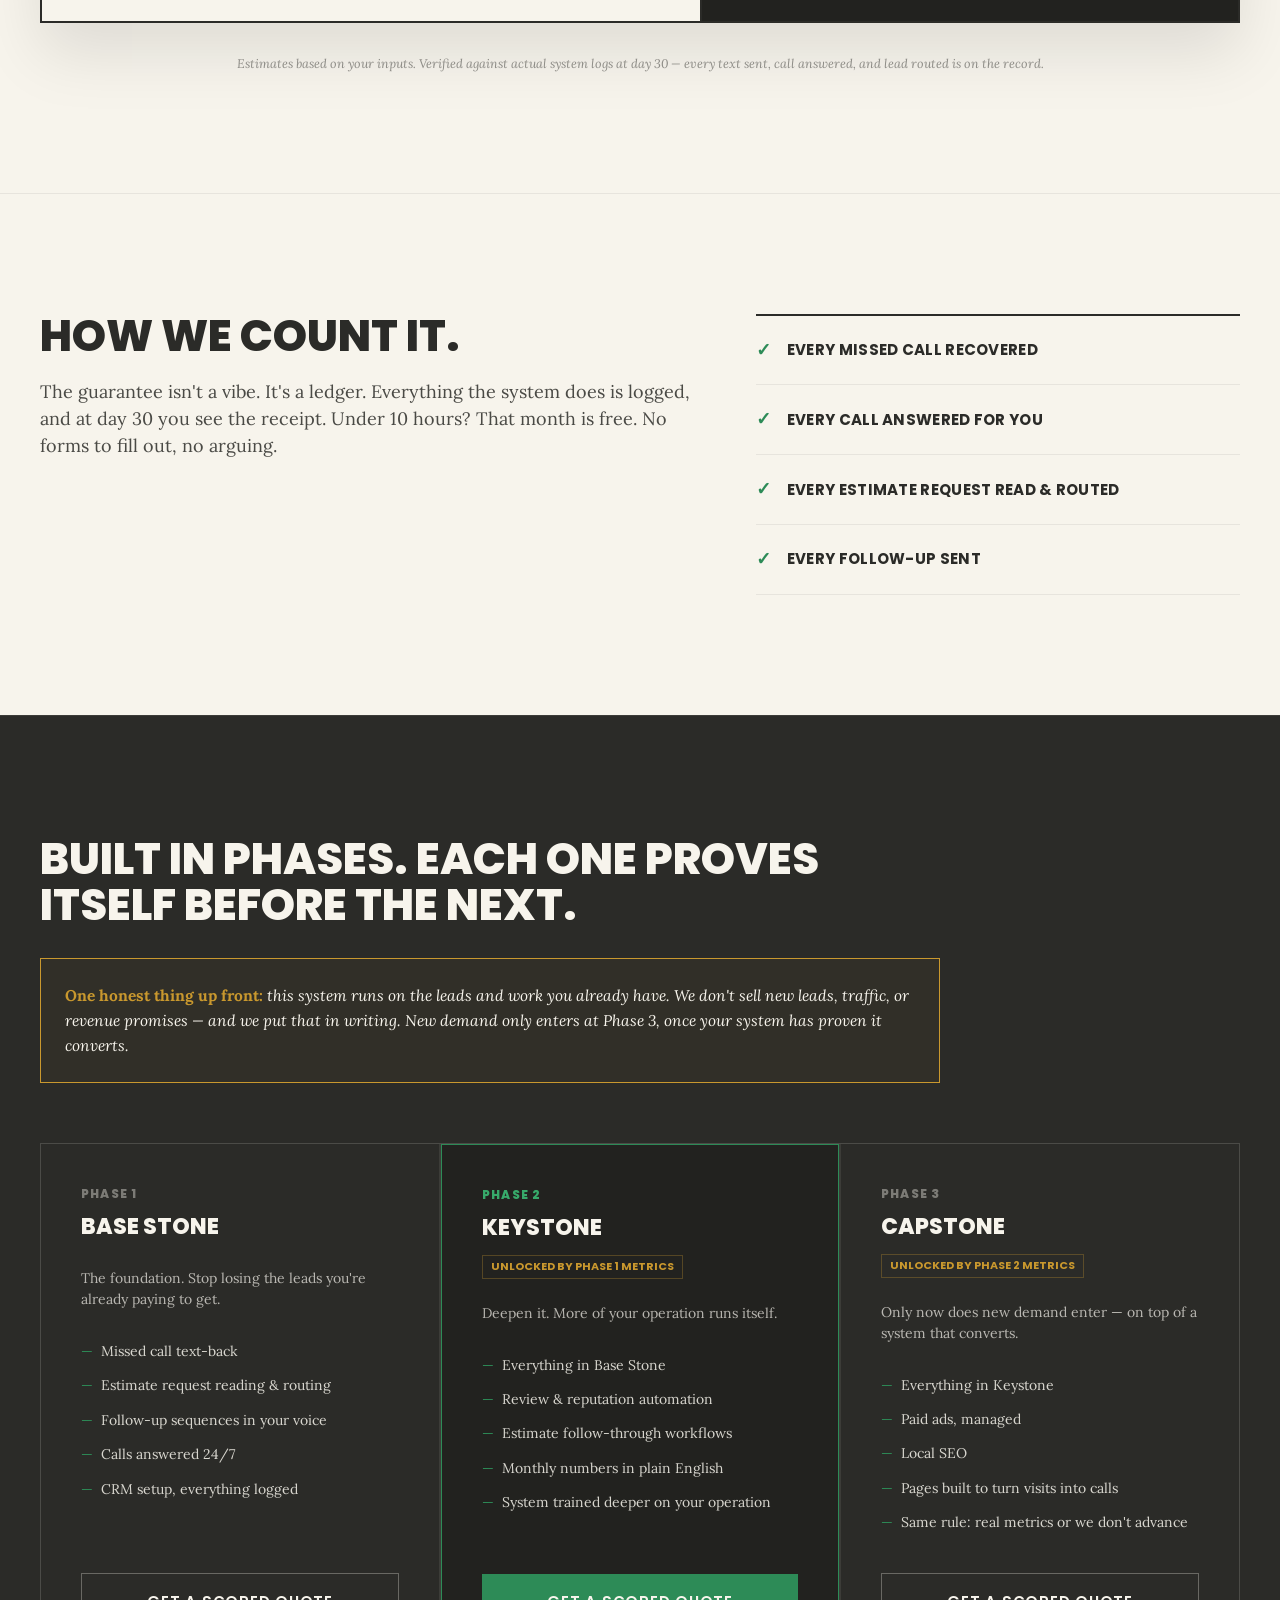
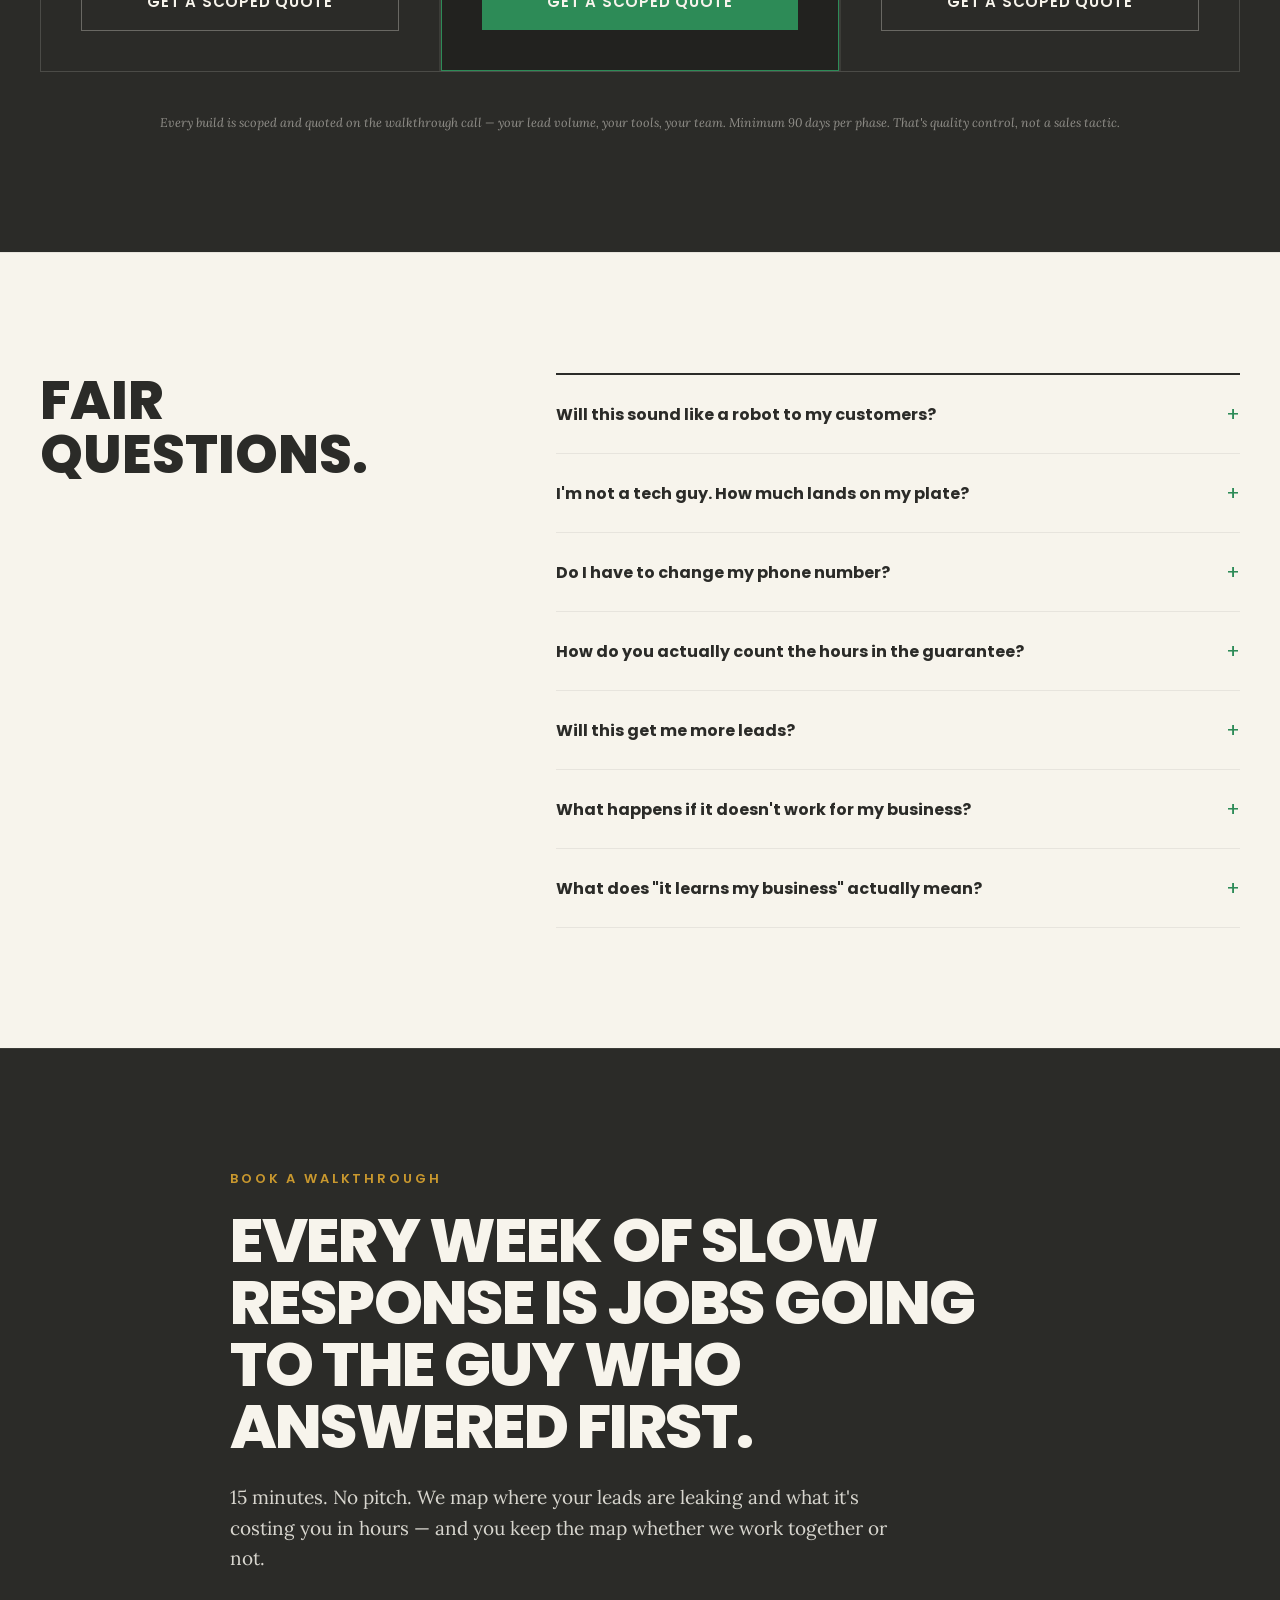
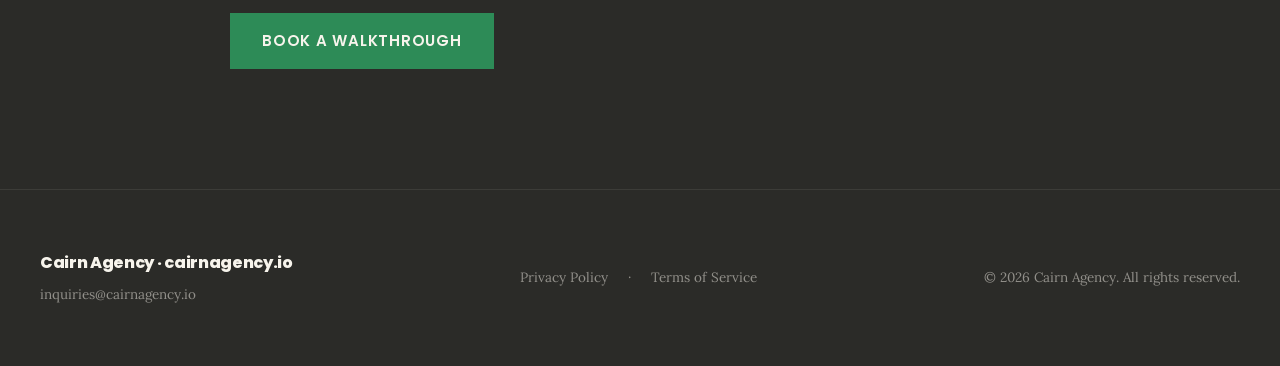
==== commit 37770df5: "Rebuild homepage targeting construction companies with premium dark theme and calculator" ====
--- a/index.html
+++ b/index.html
@@ -3,10 +3,10 @@
 <head>
   <meta charset="UTF-8" />
   <meta name="viewport" content="width=device-width, initial-scale=1.0" />
-  <title>Cairn - AI Infrastructure for Cleaning Companies</title>
+  <title>Cairn — The AI Operating System for Construction Companies</title>
   <meta name="thumbnail" content="https://cairnagency.io/assets/cairn_logo.png" />
-  <meta property="og:title" content="Cairn - AI Infrastructure for Cleaning Companies" />
-  <meta property="og:description" content="Cairn installs the AI front-office system for cleaning companies. Answer calls, quote jobs, and follow up with leads automatically." />
+  <meta property="og:title" content="Cairn — The AI Operating System for Construction Companies" />
+  <meta property="og:description" content="Cairn builds an AI operating system that answers every lead in under 60 seconds, routes estimate requests, and handles follow-ups." />
   <meta property="og:image" content="https://cairnagency.io/assets/cairn_logo.png" />
   <meta property="og:url" content="https://cairnagency.io" />
   <meta property="og:type" content="website" />
@@ -15,34 +15,31 @@
   
   <link rel="preconnect" href="https://fonts.googleapis.com" />
   <link rel="preconnect" href="https://fonts.gstatic.com" crossorigin />
-  <link href="https://fonts.googleapis.com/css2?family=Inter:wght@300;400;500;600;700;800&family=Lora:ital,wght@0,500;0,600;0,700;1,500&display=swap" rel="stylesheet" />
+  <link href="https://fonts.googleapis.com/css2?family=Lora:ital,wght@0,400;0,500;0,600;0,700;1,400;1,500&family=Poppins:wght@400;500;600;700;800&display=swap" rel="stylesheet" />
   
   <style>
-    /* CSS Variables & Custom Properties */
+    /* CSS Variables for Construction Branding System */
     :root {
-      /* Premium Light Theme */
-      --bg: #FBFBF7;
-      --surface: rgba(255, 255, 255, 0.76);
-      --surface-elevated: rgba(255, 255, 255, 0.95);
-      --primary: #2D8B57; /* Cairn Green */
-      --primary-hover: #226B42;
-      --sage: #4F644E; /* Darker sage for text contrast */
-      --deep-green: #1A221C; /* Ink green */
-      --gold: #A6751B; /* Darker gold for readability on light backgrounds */
-      --cream: #0C0F14; /* Using dark color for text variable to preserve layout tags */
-      --muted-sage: #505F50; /* Muted green/slate for secondary text */
-      --purple: #62488F; /* Muted purple */
+      --bg-dark: #2B2B28;          /* Dominant background - Charcoal */
+      --panel-dark: #22221F;       /* Panels on dark - Deep charcoal */
+      --cream: #F7F4EC;            /* Editorial light sections + text on dark */
+      --primary: #2D8B57;          /* Forest green */
+      --primary-hover: #37A96A;    /* Primary CTA bright variant */
+      --gold: #C9982E;             /* Stats, guarantees & callout highlight */
       
-      --font-display: 'Lora', serif;
-      --font-body: 'Inter', system-ui, -apple-system, sans-serif;
-      --radius: 16px;
-      --transition: all 300ms cubic-bezier(0.16, 1, 0.3, 1);
+      /* Sage stone ramp */
+      --sage-5: #AEC3AE;
+      --sage-4: #8FA98F;
+      --sage-3: #748C74;
+      --sage-2: #5C715C;
+      --sage-1: #475547;
       
-      --border: rgba(26, 34, 28, 0.08);
-      --shadow: 0 16px 48px rgba(26, 34, 28, 0.06);
-    }
-
-    /* CSS Reset */
+      --font-display: 'Poppins', sans-serif;
+      --font-body: 'Lora', serif;
+      --transition: all 250ms cubic-bezier(0.16, 1, 0.3, 1);
+    }
+
+    /* Reset & Base Rules */
     *, *::before, *::after {
       box-sizing: border-box;
       margin: 0;
@@ -51,7 +48,7 @@
 
     html {
       scroll-behavior: smooth;
-      background-color: var(--bg);
+      background-color: var(--bg-dark);
       color: var(--cream);
       font-family: var(--font-body);
       -webkit-font-smoothing: antialiased;
@@ -61,17 +58,19 @@
     body {
       overflow-x: hidden;
       line-height: 1.6;
-      /* Soft Light Background Gradient */
-      background:
-        radial-gradient(circle at 75% 19%, rgba(83, 189, 126, 0.18), transparent 28rem),
-        radial-gradient(circle at 30% 60%, rgba(238, 221, 105, 0.15), transparent 26rem),
-        linear-gradient(180deg, #ffffff 0%, #fdfbf7 25%, #edf6f0 45%, #faf9ff 70%, #ffffff 100%);
-      background-attachment: fixed;
-    }
-
-    img, svg {
-      max-width: 100%;
-      height: auto;
+    }
+
+    /* Film Grain Overlay (Subtle noise texture) */
+    .noise-overlay {
+      position: fixed;
+      top: 0;
+      left: 0;
+      width: 100vw;
+      height: 100vh;
+      pointer-events: none;
+      z-index: 9999;
+      opacity: 0.04;
+      background-image: url("data:image/svg+xml,%3Csvg viewBox='0 0 200 200' xmlns='http://www.w3.org/2000/svg'%3E%3Cfilter id='noiseFilter'%3E%3CfeTurbulence type='fractalNoise' baseFrequency='0.65' numOctaves='3' stitchTiles='stitch'/%3E%3C/filter%3E%3Crect width='100%25' height='100%25' filter='url(%23noiseFilter)'/%3E%3C/svg%3E");
     }
 
     a {
@@ -80,127 +79,76 @@
       transition: var(--transition);
     }
 
-    /* Layout & Utility Classes */
+    /* Layout Utilities */
     .container {
       width: min(100% - 48px, 1200px);
       margin-inline: auto;
     }
 
     .section-padding {
-      padding-block: 100px;
+      padding-block: 120px;
     }
 
     @media (max-width: 768px) {
       .section-padding {
-        padding-block: 60px;
-      }
-    }
-
-    /* Placeholder tag style */
-    .placeholder-tag {
-      display: inline-block;
-      font-size: 11px;
+        padding-block: 80px;
+      }
+    }
+
+    /* Eyebrow Label Formatting */
+    .eyebrow {
+      font-family: var(--font-display);
       font-weight: 600;
+      font-size: 13px;
+      letter-spacing: 0.22em;
+      text-transform: uppercase;
       color: var(--gold);
-      background: rgba(166, 117, 27, 0.06);
-      border: 1px solid rgba(166, 117, 27, 0.18);
-      padding: 2px 8px;
-      border-radius: 4px;
-      letter-spacing: 0.05em;
-      text-transform: uppercase;
-      font-family: var(--font-body);
-      margin-inline: 4px;
-    }
-
-    .placeholder-muted {
-      font-size: 12px;
-      color: var(--muted-sage);
-      opacity: 0.85;
-      font-family: var(--font-body);
-    }
-
-    /* Scroll animations */
-    .reveal {
-      opacity: 0;
-      transform: translateY(24px);
-      transition: opacity 800ms cubic-bezier(0.16, 1, 0.3, 1), transform 800ms cubic-bezier(0.16, 1, 0.3, 1);
-    }
-
-    .reveal.is-visible {
-      opacity: 1;
-      transform: translateY(0);
-    }
-
-    /* Typographic Styles */
-    .kicker {
-      font-size: 14px;
-      font-weight: 700;
-      text-transform: uppercase;
-      letter-spacing: 0.1em;
-      color: var(--primary);
-      margin-bottom: 12px;
       display: block;
-    }
-
-    h1, h2 {
-      font-family: var(--font-display);
-      font-weight: 600;
-      line-height: 1.15;
-      letter-spacing: -0.02em;
-    }
-
-    h1 {
-      font-size: clamp(38px, 6vw, 62px);
-      margin-bottom: 24px;
-    }
-
-    h2 {
-      font-size: clamp(28px, 4.5vw, 42px);
-      margin-bottom: 16px;
-    }
-
-    .section-intro {
-      font-size: clamp(16px, 2.5vw, 20px);
-      color: var(--muted-sage);
-      max-width: 680px;
-      margin-bottom: 48px;
-    }
-
-    /* Button System */
+      margin-bottom: 20px;
+    }
+
+    /* Button System - Squared-off rules */
     .btn {
       display: inline-flex;
       align-items: center;
       justify-content: center;
-      gap: 8px;
-      padding: 14px 28px;
+      font-family: var(--font-display);
+      font-weight: 600;
       font-size: 15px;
-      font-weight: 600;
-      border-radius: 9999px;
+      padding: 16px 32px;
+      border-radius: 0; /* Squared buttons - anti-AI rule */
       cursor: pointer;
       border: none;
       transition: var(--transition);
+      text-transform: uppercase;
+      letter-spacing: 0.05em;
     }
 
     .btn-primary {
       background-color: var(--primary);
-      color: #fff;
+      color: var(--cream);
     }
 
     .btn-primary:hover {
       background-color: var(--primary-hover);
-      box-shadow: 0 4px 20px rgba(45, 139, 87, 0.25);
+      box-shadow: 0 4px 20px rgba(45, 139, 87, 0.2);
     }
 
     .btn-ghost {
       background-color: transparent;
-      border: 1px solid rgba(80, 95, 80, 0.25);
+      border: 1px solid rgba(247, 244, 236, 0.3);
       color: var(--cream);
     }
 
     .btn-ghost:hover {
-      background-color: rgba(45, 139, 87, 0.05);
-      border-color: var(--primary);
-      color: var(--primary);
+      border-color: var(--cream);
+      background-color: rgba(247, 244, 236, 0.05);
+    }
+
+    /* Keyboard Focus Outline */
+    a:focus-visible, button:focus-visible, input:focus-visible {
+      outline: 2px solid var(--gold);
+      outline-offset: 4px;
     }
 
     /* Sticky Navigation */
@@ -210,16 +158,10 @@
       left: 0;
       right: 0;
       z-index: 1000;
-      border-bottom: 1px solid var(--border);
-      background-color: rgba(251, 251, 247, 0.82);
+      background-color: rgba(43, 43, 40, 0.85);
+      border-bottom: 1px solid rgba(247, 244, 236, 0.08);
       backdrop-filter: blur(16px);
       -webkit-backdrop-filter: blur(16px);
-      transition: background-color 300ms ease;
-    }
-
-    .site-header.scrolled {
-      background-color: rgba(251, 251, 247, 0.95);
-      box-shadow: 0 4px 20px rgba(0, 0, 0, 0.02);
     }
 
     .nav-container {
@@ -232,16 +174,17 @@
     .nav-brand {
       display: flex;
       align-items: center;
-      gap: 10px;
-      font-size: 19px;
-      font-weight: 700;
-      letter-spacing: 0.05em;
+      gap: 12px;
+      font-family: var(--font-display);
+      font-weight: 800;
+      font-size: 20px;
+      letter-spacing: -0.02em;
       color: var(--cream);
     }
 
     .nav-brand-img {
-      width: 22px;
-      height: 22px;
+      width: 24px;
+      height: 24px;
       object-fit: contain;
     }
 
@@ -253,11 +196,12 @@
     }
 
     .nav-links-wrap a {
-      font-size: 14px;
-      font-weight: 500;
-      color: var(--muted-sage);
-      position: relative;
-      padding-block: 8px;
+      font-family: var(--font-display);
+      font-size: 13px;
+      font-weight: 600;
+      text-transform: uppercase;
+      letter-spacing: 0.08em;
+      color: rgba(247, 244, 236, 0.6);
     }
 
     .nav-links-wrap a:hover,
@@ -265,37 +209,17 @@
       color: var(--cream);
     }
 
-    .nav-links-wrap a::after {
-      content: "";
-      position: absolute;
-      left: 0;
-      right: 0;
-      bottom: 0;
-      height: 2px;
-      background-color: var(--primary);
-      transform: scaleX(0);
-      transform-origin: center;
-      transition: var(--transition);
-    }
-
-    .nav-links-wrap a:hover::after,
-    .nav-links-wrap a.active::after {
-      transform: scaleX(1);
-    }
-
     .nav-cta-btn {
       padding: 10px 20px;
-      font-size: 14px;
-    }
-
-    /* Mobile Nav Toggle */
+      font-size: 12px;
+    }
+
     .mobile-nav-toggle {
       display: none;
       background: none;
       border: none;
       cursor: pointer;
       padding: 8px;
-      z-index: 1100;
     }
 
     .mobile-nav-toggle span {
@@ -330,7 +254,7 @@
         right: 0;
         bottom: 0;
         width: 280px;
-        background-color: var(--bg);
+        background-color: var(--panel-dark);
         flex-direction: column;
         align-items: flex-start;
         justify-content: flex-start;
@@ -338,8 +262,7 @@
         gap: 24px;
         transform: translateX(100%);
         transition: transform 400ms cubic-bezier(0.16, 1, 0.3, 1);
-        border-left: 1px solid var(--border);
-        z-index: 1050;
+        border-left: 1px solid rgba(247, 244, 236, 0.08);
       }
 
       .nav-links-wrap.open {
@@ -349,11 +272,11 @@
       .nav-cta-wrap {
         display: none;
       }
-      
+
       .nav-links-wrap .mobile-nav-cta {
         display: block;
+        width: 100%;
         margin-top: 12px;
-        width: 100%;
       }
     }
 
@@ -365,101 +288,144 @@
 
     /* Hero Section */
     .hero-section {
-      min-height: 100vh;
-      display: flex;
+      background-color: var(--bg-dark);
+      padding-top: 180px;
+      padding-bottom: 120px;
+    }
+
+    .hero-grid {
+      display: grid;
+      grid-template-columns: 1.2fr 0.8fr;
+      gap: 60px;
       align-items: center;
-      padding-top: 140px;
-      padding-bottom: 80px;
-      position: relative;
+    }
+
+    @media (max-width: 1060px) {
+      .hero-grid {
+        grid-template-columns: 1fr;
+      }
+    }
+
+    .hero-section h1 {
+      font-family: var(--font-display);
+      font-size: clamp(38px, 6vw, 68px);
+      font-weight: 800;
+      text-transform: uppercase;
+      line-height: 0.98;
+      letter-spacing: -0.03em;
+      margin-bottom: 24px;
+    }
+
+    .hero-section h1 span.green {
+      color: var(--primary);
+    }
+
+    .hero-sub {
+      font-family: var(--font-body);
+      font-size: clamp(17px, 2.5vw, 21px);
+      color: rgba(247, 244, 236, 0.85);
+      margin-bottom: 38px;
+    }
+
+    .hero-cta-wrap {
+      display: flex;
+      flex-direction: column;
+      align-items: flex-start;
+      gap: 12px;
+    }
+
+    .hero-cta-note {
+      font-size: 13px;
+      color: rgba(247, 244, 236, 0.5);
+      font-style: italic;
+    }
+
+    /* Tilted Ledger Card */
+    .ledger-card {
+      background-color: var(--cream);
+      color: #2B2B28;
+      padding: 36px;
+      border: 1px solid rgba(43, 43, 40, 0.1);
+      transform: rotate(2deg);
+      transform-origin: center;
+      box-shadow: 0 20px 50px rgba(0, 0, 0, 0.15);
+      display: flex;
+      flex-direction: column;
+      gap: 20px;
+    }
+
+    @media (max-width: 1060px) {
+      .ledger-card {
+        display: none; /* Hide below 1060px */
+      }
+    }
+
+    .ledger-title {
+      font-family: var(--font-display);
+      font-weight: 800;
+      font-size: 13px;
+      letter-spacing: 0.1em;
+      border-bottom: 2px solid #2B2B28;
+      padding-bottom: 8px;
+      color: rgba(43, 43, 40, 0.6);
+    }
+
+    .ledger-row {
+      display: flex;
+      justify-content: space-between;
+      align-items: center;
+      font-family: var(--font-display);
+      font-size: 14px;
+      font-weight: 600;
+      padding-bottom: 10px;
+      border-bottom: 1px solid rgba(43, 43, 40, 0.08);
+    }
+
+    .ledger-row:last-child {
+      border-bottom: none;
+      padding-bottom: 0;
+      margin-top: 8px;
+    }
+
+    .ledger-hours-val {
+      color: var(--primary);
+      font-size: 18px;
+      font-weight: 800;
+    }
+
+    /* Client Strip */
+    .client-strip {
+      border-top: 1px solid rgba(247, 244, 236, 0.08);
+      border-bottom: 1px solid rgba(247, 244, 236, 0.08);
+      padding-block: 24px;
+      background-color: var(--panel-dark);
       overflow: hidden;
-    }
-
-    .hero-content {
-      max-width: 820px;
-      margin-inline: auto;
-      text-align: center;
-    }
-
-    .hero-content h1 {
-      margin-top: 16px;
-    }
-
-    .hero-sub {
-      font-size: clamp(16px, 2.8vw, 21px);
-      color: var(--muted-sage);
-      margin-bottom: 38px;
-      max-width: 720px;
-      margin-inline: auto;
-    }
-
-    .hero-actions {
-      display: flex;
-      align-items: center;
-      justify-content: center;
-      gap: 16px;
-      margin-bottom: 64px;
-    }
-
-    @media (max-width: 560px) {
-      .hero-actions {
-        flex-direction: column;
-        width: 100%;
-        max-width: 320px;
-        margin-inline: auto;
-      }
-      .hero-actions .btn {
-        width: 100%;
-      }
-    }
-
-    /* Trust Strip */
-    .trust-strip {
-      border-top: 1px solid var(--border);
-      border-bottom: 1px solid var(--border);
-      padding-block: 18px;
-      display: flex;
-      flex-wrap: wrap;
+      white-space: nowrap;
+    }
+
+    .client-strip-inner {
+      display: flex;
       justify-content: center;
       gap: 40px;
-      font-size: 14px;
-      font-weight: 550;
-      color: var(--muted-sage);
-      background-color: rgba(255, 255, 255, 0.4);
-    }
-
-    .trust-item {
-      display: flex;
-      align-items: center;
-      gap: 8px;
-    }
-
-    .trust-item::before {
-      content: "";
-      width: 6px;
-      height: 6px;
-      background-color: var(--primary);
-      border-radius: 50%;
-    }
-
-    /* Card styling rule */
-    .leak-card, .step-card, .who-card, .metric-tile, .testimonial-card, .capability-item, .cairn-visual-container, .bio-card {
-      background-color: var(--surface);
-      border: 1px solid var(--border);
-      box-shadow: var(--shadow);
-      backdrop-filter: blur(12px);
-      -webkit-backdrop-filter: blur(12px);
+      font-family: var(--font-display);
+      font-weight: 700;
+      font-size: 13px;
+      letter-spacing: 0.15em;
+      color: rgba(247, 244, 236, 0.4);
+      text-transform: uppercase;
+      flex-wrap: wrap;
     }
 
     /* Problem Section */
     .problem-section {
-      background-color: transparent;
-      border-top: 1px solid var(--border);
+      background-color: var(--cream);
+      color: #2B2B28;
     }
 
     .problem-grid {
       display: grid;
-      grid-template-columns: 1.1fr 1.9fr;
-      gap: 60px;
+      grid-template-columns: 1.15fr 0.85fr;
+      gap: 80px;
       align-items: start;
     }
 
@@ -470,327 +436,278 @@
       }
     }
 
-    .leak-cards {
+    .problem-left-copy {
+      font-size: clamp(24px, 3.8vw, 36px);
+      line-height: 1.3;
+      font-weight: 500;
+      color: #2B2B28;
+    }
+
+    .problem-left-copy span.underlined {
+      border-bottom: 2px solid var(--primary);
+      color: var(--primary);
+    }
+
+    .problem-right-col {
+      border-left: 3px solid var(--gold);
+      padding-left: 30px;
+      display: flex;
+      flex-direction: column;
+      gap: 24px;
+    }
+
+    .problem-right-col p {
+      font-size: 16px;
+      color: rgba(43, 43, 40, 0.85);
+      line-height: 1.6;
+    }
+
+    .problem-right-col strong {
+      font-weight: 700;
+      color: #2B2B28;
+    }
+
+    /* The System Section - Spec-Sheet Aesthetic */
+    .system-section {
+      background-color: var(--cream);
+      color: #2B2B28;
+      border-top: 1px solid rgba(43, 43, 40, 0.08);
+    }
+
+    .system-header-row {
+      display: grid;
+      grid-template-columns: 1.2fr 0.8fr;
+      gap: 60px;
+      margin-bottom: 80px;
+      align-items: start;
+    }
+
+    @media (max-width: 960px) {
+      .system-header-row {
+        grid-template-columns: 1fr;
+        gap: 24px;
+        margin-bottom: 40px;
+      }
+    }
+
+    .system-header-row h2 {
+      font-family: var(--font-display);
+      font-size: clamp(28px, 4.5vw, 44px);
+      font-weight: 800;
+      text-transform: uppercase;
+      line-height: 1.0;
+      color: #2B2B28;
+    }
+
+    .system-header-intro {
+      font-size: 15.5px;
+      line-height: 1.6;
+      color: rgba(43, 43, 40, 0.85);
+    }
+
+    /* Spec-sheet numbered rows */
+    .spec-table {
+      border-top: 2px solid #2B2B28; /* 2px top rule */
+    }
+
+    .spec-row {
+      display: grid;
+      grid-template-columns: 80px 280px 1fr;
+      gap: 40px;
+      padding-block: 36px;
+      border-bottom: 1px solid rgba(43, 43, 40, 0.08);
+      align-items: start;
+    }
+
+    @media (max-width: 768px) {
+      .spec-row {
+        grid-template-columns: 1fr;
+        gap: 12px;
+        padding-block: 24px;
+      }
+    }
+
+    .spec-num {
+      font-family: var(--font-display);
+      font-weight: 800;
+      font-size: 14px;
+      color: rgba(43, 43, 40, 0.4);
+    }
+
+    .spec-title-wrap {
+      display: flex;
+      flex-direction: column;
+      gap: 4px;
+    }
+
+    .spec-title {
+      font-family: var(--font-display);
+      font-weight: 800;
+      font-size: 17px;
+      text-transform: uppercase;
+      color: #2B2B28;
+    }
+
+    .spec-subtitle {
+      font-size: 13.5px;
+      font-style: italic;
+      color: rgba(43, 43, 40, 0.6);
+    }
+
+    .spec-desc {
+      font-size: 15px;
+      color: rgba(43, 43, 40, 0.85);
+      line-height: 1.6;
+    }
+
+    .spec-desc strong {
+      color: var(--primary);
+    }
+
+    /* "60 Seconds" Moment */
+    .moment-section {
+      background-color: var(--primary);
+      color: var(--cream);
+      padding-block: 100px;
+    }
+
+    .moment-grid {
       display: grid;
       grid-template-columns: 1fr 1fr;
-      gap: 20px;
-    }
-
-    @media (max-width: 640px) {
-      .leak-cards {
+      gap: 60px;
+      align-items: center;
+    }
+
+    @media (max-width: 900px) {
+      .moment-grid {
         grid-template-columns: 1fr;
-      }
-    }
-
-    .leak-card {
-      border-radius: var(--radius);
-      padding: 30px;
-      transition: var(--transition);
-      display: flex;
-      flex-direction: column;
-    }
-
-    .leak-card:hover {
-      transform: translateY(-4px);
-      border-color: rgba(45, 139, 87, 0.2);
-      box-shadow: 0 16px 36px rgba(26, 34, 28, 0.08);
-    }
-
-    .leak-num-row {
-      display: flex;
-      align-items: center;
-      justify-content: space-between;
-      margin-bottom: 20px;
-    }
-
-    .leak-num {
-      font-size: 14px;
-      font-weight: 700;
-      color: var(--primary);
-      font-family: var(--font-body);
-    }
-
-    .leak-stat {
-      font-size: clamp(32px, 4vw, 42px);
-      font-weight: 700;
-      color: var(--gold);
-      font-family: var(--font-display);
-      margin-bottom: 12px;
-      line-height: 1;
-    }
-
-    .leak-card h3 {
-      font-size: 17px;
-      font-weight: 600;
-      margin-bottom: 8px;
-      color: var(--cream);
-    }
-
-    .leak-card p {
-      font-size: 14px;
-      color: var(--muted-sage);
+        gap: 30px;
+      }
+    }
+
+    .moment-stat {
+      font-family: var(--font-display);
+      font-weight: 800;
+      line-height: 0.9;
+      letter-spacing: -0.04em;
+    }
+
+    .moment-stat .num {
+      font-size: clamp(100px, 14vw, 190px);
+      display: block;
+    }
+
+    .moment-stat .word {
+      font-size: clamp(40px, 6vw, 80px);
+      color: var(--bg-dark);
+      text-transform: uppercase;
+      display: block;
+    }
+
+    .moment-copy {
+      font-size: clamp(17px, 2.5vw, 22px);
       line-height: 1.5;
     }
 
-    /* System Section */
-    .system-section {
-      background-color: transparent;
-      position: relative;
-    }
-
-    .system-grid {
+    /* Case Study Section */
+    .case-section {
+      background-color: var(--bg-dark);
+      border-top: 1px solid rgba(247, 244, 236, 0.08);
+    }
+
+    .case-grid {
       display: grid;
-      grid-template-columns: 1.6fr 1.4fr;
+      grid-template-columns: 1.15fr 0.85fr;
       gap: 60px;
       align-items: start;
     }
 
     @media (max-width: 960px) {
-      .system-grid {
+      .case-grid {
         grid-template-columns: 1fr;
-        gap: 50px;
-      }
-    }
-
-    .capabilities-list {
+        gap: 40px;
+      }
+    }
+
+    .case-content-col h2 {
+      font-family: var(--font-display);
+      font-size: clamp(28px, 4vw, 40px);
+      font-weight: 800;
+      text-transform: uppercase;
+      line-height: 1.05;
+      margin-bottom: 30px;
+    }
+
+    .case-body-text {
       display: flex;
       flex-direction: column;
+      gap: 20px;
+      font-size: 15.5px;
+      color: rgba(247, 244, 236, 0.8);
+    }
+
+    /* System Log Panel */
+    .log-panel {
+      background-color: var(--panel-dark);
+      border: 1px solid rgba(247, 244, 236, 0.08);
+      padding: 30px;
+      display: flex;
+      flex-direction: column;
+      gap: 20px;
+    }
+
+    .log-header {
+      font-family: var(--font-display);
+      font-weight: 800;
+      font-size: 12px;
+      letter-spacing: 0.1em;
+      border-bottom: 2px solid rgba(247, 244, 236, 0.15);
+      padding-bottom: 8px;
+      color: rgba(247, 244, 236, 0.4);
+    }
+
+    .log-row {
+      display: flex;
       gap: 16px;
-    }
-
-    .capability-item {
-      border-radius: var(--radius);
-      padding: 24px;
-      cursor: pointer;
-      transition: var(--transition);
-    }
-
-    .capability-item:hover,
-    .capability-item.active {
-      background-color: var(--surface-elevated);
-      border-color: rgba(45, 139, 87, 0.25);
-    }
-
-    .capability-header {
-      display: flex;
-      align-items: center;
-      gap: 12px;
-      margin-bottom: 8px;
-    }
-
-    .capability-num {
-      font-size: 14px;
+      font-family: var(--font-display);
+      font-size: 13.5px;
+      line-height: 1.4;
+      padding-bottom: 12px;
+      border-bottom: 1px solid rgba(247, 244, 236, 0.05);
+    }
+
+    .log-row:last-child {
+      border-bottom: none;
+      padding-bottom: 0;
+    }
+
+    .log-timestamp {
+      color: var(--gold);
       font-weight: 700;
-      color: var(--primary);
-    }
-
-    .capability-title {
-      font-size: 17px;
-      font-weight: 600;
-      color: var(--cream);
-    }
-
-    .capability-body {
-      font-size: 14.5px;
-      color: var(--muted-sage);
-      line-height: 1.5;
-      padding-left: 28px;
-    }
-
-    /* Interactive Cairn SVG Visual */
-    .cairn-visual-container {
-      position: sticky;
-      top: 120px;
-      display: flex;
-      flex-direction: column;
-      align-items: center;
-      justify-content: center;
-      padding: 30px;
-      border-radius: var(--radius);
-    }
-
-    @media (max-width: 960px) {
-      .cairn-visual-container {
-        position: static;
-        max-width: 420px;
-        margin-inline: auto;
-      }
-    }
-
-    .cairn-svg {
-      width: 100%;
-      max-width: 280px;
-      height: auto;
-    }
-
-    /* Gradients and animations for SVG stones */
-    .stone {
-      stroke: rgba(26, 34, 28, 0.08);
-      stroke-width: 1;
-      transition: all 400ms ease;
-      cursor: pointer;
-    }
-
-    .stone:hover,
-    .stone.active {
-      stroke: var(--deep-green);
-      stroke-width: 1.5;
-      filter: drop-shadow(0 0 12px rgba(45, 139, 87, 0.22));
-    }
-    
-    .stone-label {
-      font-family: var(--font-body);
-      font-size: 11px;
-      font-weight: 800;
-      fill: rgba(255, 255, 255, 0.7);
-      pointer-events: none;
-      transition: fill 300ms ease;
-    }
-    
-    .stone.active + .stone-label,
-    .stone:hover + .stone-label {
-      fill: var(--cream);
-    }
-
-    .cairn-visual-label {
-      margin-top: 24px;
-      font-size: 13px;
-      font-weight: 500;
-      color: var(--muted-sage);
-      letter-spacing: 0.05em;
-      text-transform: uppercase;
-      display: flex;
-      align-items: center;
-      gap: 6px;
-    }
-
-    .cairn-visual-label::after {
-      content: "";
-      width: 6px;
-      height: 6px;
-      border-radius: 50%;
-      background-color: var(--primary);
-    }
-
-    /* Process Section */
-    .process-section {
-      background-color: transparent;
-      border-top: 1px solid var(--border);
-    }
-
-    .stepper {
-      display: grid;
-      grid-template-columns: repeat(4, 1fr);
-      gap: 30px;
-      margin-top: 50px;
-    }
-
-    @media (max-width: 960px) {
-      .stepper {
-        grid-template-columns: repeat(2, 1fr);
-      }
-    }
-
-    @media (max-width: 580px) {
-      .stepper {
-        grid-template-columns: 1fr;
-      }
-    }
-
-    .step-card {
-      border-radius: var(--radius);
-      padding: 30px;
-      position: relative;
-      transition: var(--transition);
-      display: flex;
-      flex-direction: column;
-    }
-
-    .step-card:hover {
-      border-color: rgba(45, 139, 87, 0.2);
-      transform: translateY(-3px);
-    }
-
-    .step-num {
-      font-size: 13px;
-      font-weight: 700;
-      color: var(--primary);
-      margin-bottom: 20px;
-      font-family: var(--font-body);
-    }
-
-    .step-card h3 {
-      font-size: 19px;
-      font-weight: 600;
-      margin-bottom: 12px;
-      font-family: var(--font-display);
-    }
-
-    .step-card p {
-      font-size: 14px;
-      color: var(--muted-sage);
-      line-height: 1.5;
-      margin-bottom: 20px;
-    }
-
-    .step-tags {
-      display: flex;
-      flex-wrap: wrap;
-      gap: 8px;
-      margin-top: auto;
-    }
-
-    .step-tag {
-      font-size: 11px;
-      font-weight: 500;
-      color: var(--muted-sage);
-      background-color: rgba(26, 34, 28, 0.02);
-      border: 1px solid rgba(80, 95, 80, 0.15);
-      padding: 2px 8px;
-      border-radius: 4px;
-    }
-
-    /* Team Section Restored and Re-styled */
-    .team-section {
-      background-color: transparent;
-      border-top: 1px solid var(--border);
-    }
-    
-    .team-grid {
-      display: grid;
-      grid-template-columns: 1fr 1fr;
-      gap: 30px;
-      margin-top: 50px;
-    }
-    
-    @media (max-width: 900px) {
-      .team-grid {
-        grid-template-columns: 1fr;
-      }
-    }
-    
+      white-space: nowrap;
+    }
+
+    .log-msg {
+      color: rgba(247, 244, 236, 0.9);
+    }
+
+    /* Founder Section (Preserved Verbatim) */
+    .founder-section {
+      background-color: var(--bg-dark);
+      border-top: 1px solid rgba(247, 244, 236, 0.08);
+      padding-bottom: 160px; /* Spacing for overlap of calculator */
+    }
+
     .bio-card {
-      border-radius: var(--radius);
+      background-color: var(--panel-dark);
+      border: 1px solid rgba(247, 244, 236, 0.08);
+      border-radius: 0; /* Squared borders to match construction */
       padding: 36px;
       display: flex;
       gap: 28px;
       align-items: flex-start;
-      transition: var(--transition);
-    }
-    
-    .bio-card:hover {
-      transform: translateY(-4px);
-      border-color: rgba(45, 139, 87, 0.2);
-    }
-    
-    @media (max-width: 560px) {
-      .bio-card {
-        flex-direction: column;
-        align-items: center;
-        text-align: center;
-        padding: 24px;
-        gap: 20px;
-      }
+      max-width: 900px;
+      margin-inline: auto;
     }
     
     .bio-photo-wrap {
@@ -799,8 +716,7 @@
       flex-shrink: 0;
       border-radius: 50%;
       overflow: hidden;
-      border: 3px solid rgba(26, 34, 28, 0.05);
-      box-shadow: var(--shadow);
+      border: 3px solid rgba(247, 244, 236, 0.1);
     }
     
     .bio-photo-wrap img {
@@ -817,8 +733,8 @@
     
     .bio-name {
       font-family: var(--font-display);
-      font-size: 21px;
-      font-weight: 600;
+      font-size: 22px;
+      font-weight: 700;
       color: var(--cream);
       margin-bottom: 6px;
     }
@@ -830,13 +746,8 @@
       margin-bottom: 16px;
     }
     
-    @media (max-width: 560px) {
-      .bio-roles {
-        justify-content: center;
-      }
-    }
-    
     .bio-role {
+      font-family: var(--font-display);
       font-size: 11px;
       font-weight: 600;
       color: var(--primary);
@@ -849,8 +760,8 @@
     }
     
     .bio-text {
-      font-size: 14.5px;
-      color: var(--muted-sage);
+      font-size: 15px;
+      color: rgba(247, 244, 236, 0.85);
       line-height: 1.6;
       margin-bottom: 20px;
     }
@@ -859,9 +770,10 @@
       display: inline-flex;
       align-items: center;
       gap: 6px;
+      font-family: var(--font-display);
       font-size: 13px;
       font-weight: 600;
-      color: var(--muted-sage);
+      color: rgba(247, 244, 236, 0.6);
       width: fit-content;
       transition: var(--transition);
     }
@@ -876,336 +788,610 @@
       fill: currentColor;
     }
 
-    /* Who It's For Section */
-    .who-section {
-      background-color: transparent;
-      border-top: 1px solid var(--border);
-    }
-
-    .who-grid {
+    @media (max-width: 600px) {
+      .bio-card {
+        flex-direction: column;
+        align-items: center;
+        text-align: center;
+        padding: 24px;
+      }
+      .bio-roles {
+        justify-content: center;
+      }
+    }
+
+    /* Hours-Back Calculator Section */
+    .calc-section {
+      background-color: var(--cream);
+      color: #2B2B28;
+      padding-top: 0; /* Handled by negative margin */
+    }
+
+    .calc-box {
+      background-color: var(--cream);
+      border: 2px solid #2B2B28; /* 2px charcoal border */
+      border-radius: 0;
+      margin-top: -80px; /* Overlaps upward by ~70-80px */
       display: grid;
-      grid-template-columns: repeat(auto-fit, minmax(280px, 1fr));
-      gap: 20px;
-      margin-top: 50px;
-    }
-
-    .who-card {
-      border-radius: var(--radius);
-      padding: 30px;
-      transition: var(--transition);
+      grid-template-columns: 1.1fr 0.9fr;
+      box-shadow: 0 30px 60px rgba(0, 0, 0, 0.1);
+    }
+
+    @media (max-width: 900px) {
+      .calc-box {
+        grid-template-columns: 1fr;
+        margin-top: -60px;
+      }
+    }
+
+    .calc-inputs-side {
+      padding: 50px;
+      background-color: var(--cream);
+    }
+
+    @media (max-width: 600px) {
+      .calc-inputs-side {
+        padding: 30px;
+      }
+    }
+
+    .calc-inputs-side h2 {
+      font-family: var(--font-display);
+      font-weight: 800;
+      font-size: 28px;
+      text-transform: uppercase;
+      margin-bottom: 12px;
+      color: #2B2B28;
+    }
+
+    .calc-inputs-side p {
+      font-size: 15px;
+      color: rgba(43, 43, 40, 0.8);
+      margin-bottom: 40px;
+    }
+
+    .slider-group {
+      margin-bottom: 30px;
       display: flex;
       flex-direction: column;
-    }
-
-    .who-card:hover {
-      transform: translateY(-4px);
-      border-color: rgba(45, 139, 87, 0.25);
-    }
-
-    .who-num {
+      gap: 8px;
+    }
+
+    .slider-label-row {
+      display: flex;
+      justify-content: space-between;
+      align-items: center;
+      font-family: var(--font-display);
+      font-size: 13.5px;
+      font-weight: 700;
+      text-transform: uppercase;
+      color: #2B2B28;
+    }
+
+    .slider-val-bubble {
+      color: var(--primary);
+      font-weight: 800;
+      font-size: 15px;
+    }
+
+    /* Range input restyle */
+    .range-slider {
+      -webkit-appearance: none;
+      width: 100%;
+      height: 6px;
+      background: rgba(43, 43, 40, 0.1);
+      outline: none;
+      transition: background 0.3s;
+    }
+
+    .range-slider::-webkit-slider-thumb {
+      -webkit-appearance: none;
+      appearance: none;
+      width: 20px;
+      height: 20px;
+      background: var(--primary);
+      cursor: pointer;
+      border: 2px solid #2B2B28;
+    }
+
+    .range-slider::-moz-range-thumb {
+      width: 20px;
+      height: 20px;
+      background: var(--primary);
+      cursor: pointer;
+      border: 2px solid #2B2B28;
+    }
+
+    .calc-outputs-side {
+      padding: 50px;
+      background-color: #22221F; /* Charcoal outputs side */
+      color: var(--cream);
+      display: flex;
+      flex-direction: column;
+      gap: 30px;
+      border-left: 2px solid #2B2B28;
+    }
+
+    @media (max-width: 900px) {
+      .calc-outputs-side {
+        border-left: none;
+        border-top: 2px solid #2B2B28;
+        padding: 30px;
+      }
+    }
+
+    .calc-output-header {
+      display: flex;
+      flex-direction: column;
+      gap: 4px;
+    }
+
+    .calc-output-label {
+      font-family: var(--font-display);
+      font-weight: 700;
       font-size: 12px;
+      letter-spacing: 0.1em;
+      color: rgba(247, 244, 236, 0.4);
+      text-transform: uppercase;
+    }
+
+    .calc-output-big {
+      font-family: var(--font-display);
+      font-weight: 800;
+      font-size: clamp(36px, 5vw, 54px);
+      line-height: 1.0;
+      color: var(--primary);
+    }
+
+    /* Stacked Stones Results Meter */
+    .calc-meter-container {
+      display: flex;
+      flex-direction: column;
+      align-items: center;
+      gap: 8px;
+      padding-block: 10px;
+    }
+
+    .calc-meter-svg {
+      width: 140px;
+      height: 160px;
+    }
+
+    .calc-meter-svg path {
+      fill: rgba(247, 244, 236, 0.05);
+      stroke: rgba(247, 244, 236, 0.1);
+      stroke-width: 1;
+      transition: all 400ms ease;
+    }
+
+    .calc-meter-svg path.active-stone {
+      stroke: var(--cream);
+    }
+
+    .calc-meter-svg path#calc-stone-5.active-stone { fill: var(--sage-5); }
+    .calc-meter-svg path#calc-stone-4.active-stone { fill: var(--sage-4); }
+    .calc-meter-svg path#calc-stone-3.active-stone { fill: var(--sage-3); }
+    .calc-meter-svg path#calc-stone-2.active-stone { fill: var(--sage-2); }
+    .calc-meter-svg path#calc-stone-1.active-stone { fill: var(--sage-1); }
+
+    .calc-ledger-items {
+      display: flex;
+      flex-direction: column;
+      gap: 12px;
+      border-top: 1px solid rgba(247, 244, 236, 0.08);
+      padding-top: 20px;
+    }
+
+    .calc-ledger-row {
+      display: flex;
+      justify-content: space-between;
+      font-size: 14px;
+      color: rgba(247, 244, 236, 0.85);
+    }
+
+    .calc-ledger-row span.val {
+      font-family: var(--font-display);
       font-weight: 700;
+      color: var(--cream);
+    }
+
+    .calc-breakeven-callout {
+      border: 1px solid var(--gold);
+      padding: 16px;
+      background-color: rgba(201, 152, 46, 0.05);
+      font-size: 14px;
+      line-height: 1.5;
+    }
+
+    .calc-breakeven-callout strong {
+      color: var(--gold);
+    }
+
+    .calc-footnote {
+      font-size: 12.5px;
+      color: rgba(43, 43, 40, 0.5);
+      font-style: italic;
+      margin-top: 30px;
+      text-align: center;
+    }
+
+    /* How We Count It Section */
+    .count-section {
+      background-color: var(--cream);
+      color: #2B2B28;
+      border-top: 1px solid rgba(43, 43, 40, 0.08);
+    }
+
+    .count-grid {
+      display: grid;
+      grid-template-columns: 1.15fr 0.85fr;
+      gap: 60px;
+      align-items: start;
+    }
+
+    @media (max-width: 960px) {
+      .count-grid {
+        grid-template-columns: 1fr;
+        gap: 40px;
+      }
+    }
+
+    .count-grid h2 {
+      font-family: var(--font-display);
+      font-size: clamp(28px, 4.5vw, 44px);
+      font-weight: 800;
+      text-transform: uppercase;
+      line-height: 1.0;
+      margin-bottom: 20px;
+    }
+
+    .count-grid .intro-lead {
+      font-size: 18px;
+      line-height: 1.5;
+      color: rgba(43, 43, 40, 0.85);
+    }
+
+    .checklist-rows {
+      display: flex;
+      flex-direction: column;
+      border-top: 2px solid #2B2B28;
+    }
+
+    .checklist-row {
+      display: flex;
+      align-items: center;
+      gap: 16px;
+      padding-block: 20px;
+      border-bottom: 1px solid rgba(43, 43, 40, 0.08);
+      font-family: var(--font-display);
+      font-weight: 700;
+      font-size: 15px;
+      text-transform: uppercase;
+      letter-spacing: 0.02em;
+    }
+
+    .checklist-icon {
       color: var(--primary);
-      margin-bottom: 16px;
-    }
-
-    .who-card h3 {
+      font-weight: 800;
       font-size: 18px;
-      font-weight: 600;
-      margin-bottom: 10px;
-      font-family: var(--font-display);
-    }
-
-    .who-card p {
+    }
+
+    /* Pricing Section */
+    .pricing-section {
+      background-color: var(--bg-dark);
+      border-top: 1px solid rgba(247, 244, 236, 0.08);
+    }
+
+    .pricing-section h2 {
+      font-family: var(--font-display);
+      font-size: clamp(28px, 4.5vw, 44px);
+      font-weight: 800;
+      text-transform: uppercase;
+      line-height: 1.05;
+      margin-bottom: 30px;
+      max-width: 800px;
+    }
+
+    .pricing-callout {
+      border: 1px solid var(--gold);
+      background-color: rgba(201, 152, 46, 0.03);
+      padding: 24px;
+      font-size: 15.5px;
+      line-height: 1.6;
+      font-style: italic;
+      margin-bottom: 60px;
+      max-width: 900px;
+    }
+
+    .pricing-callout strong {
+      color: var(--gold);
+      font-style: normal;
+    }
+
+    .pricing-grid {
+      display: grid;
+      grid-template-columns: repeat(3, 1fr);
+      gap: 2px; /* For ruled lines style */
+      background-color: rgba(247, 244, 236, 0.08); /* Rule lines color */
+      border: 1px solid rgba(247, 244, 236, 0.08);
+    }
+
+    @media (max-width: 960px) {
+      .pricing-grid {
+        grid-template-columns: 1fr;
+        gap: 24px;
+        background-color: transparent;
+        border: none;
+      }
+    }
+
+    .pricing-card {
+      background-color: var(--bg-dark);
+      padding: 40px;
+      display: flex;
+      flex-direction: column;
+      min-height: 480px;
+    }
+
+    @media (max-width: 960px) {
+      .pricing-card {
+        border: 1px solid rgba(247, 244, 236, 0.08);
+      }
+    }
+
+    .pricing-card.highlighted {
+      background-color: var(--panel-dark);
+      border: 1px solid var(--primary);
+    }
+
+    .pricing-card-header {
+      display: flex;
+      flex-direction: column;
+      gap: 6px;
+      margin-bottom: 24px;
+    }
+
+    .pricing-phase {
+      font-family: var(--font-display);
+      font-weight: 800;
+      font-size: 12px;
+      letter-spacing: 0.1em;
+      text-transform: uppercase;
+      color: rgba(247, 244, 236, 0.4);
+    }
+
+    .pricing-card.highlighted .pricing-phase {
+      color: var(--primary-hover);
+    }
+
+    .pricing-card h3 {
+      font-family: var(--font-display);
+      font-size: 22px;
+      font-weight: 800;
+      text-transform: uppercase;
+      color: var(--cream);
+    }
+
+    .pricing-badge {
+      font-family: var(--font-display);
+      font-size: 11px;
+      font-weight: 700;
+      color: var(--gold);
+      border: 1px solid rgba(201, 152, 46, 0.3);
+      padding: 2px 8px;
+      width: fit-content;
+      text-transform: uppercase;
+      margin-top: 4px;
+    }
+
+    .pricing-intro {
       font-size: 14px;
-      color: var(--muted-sage);
+      color: rgba(247, 244, 236, 0.7);
+      margin-bottom: 30px;
       line-height: 1.5;
     }
 
-    .who-closing {
+    .pricing-features {
+      list-style: none;
+      display: flex;
+      flex-direction: column;
+      gap: 12px;
+      margin-bottom: auto; /* Pushes button to bottom */
+    }
+
+    .pricing-features li {
+      font-size: 14px;
+      position: relative;
+      padding-left: 20px;
+      color: rgba(247, 244, 236, 0.85);
+    }
+
+    .pricing-features li::before {
+      content: "—";
+      position: absolute;
+      left: 0;
+      color: var(--primary);
+    }
+
+    .pricing-card .btn {
+      width: 100%;
+      margin-top: 40px;
+    }
+
+    .pricing-footnote {
+      font-size: 12.5px;
+      color: rgba(247, 244, 236, 0.5);
+      font-style: italic;
       margin-top: 40px;
       text-align: center;
-      font-size: 16px;
-      color: var(--cream);
-    }
-
-    .who-closing a {
-      color: var(--primary);
-      font-weight: 600;
-      border-bottom: 1px solid transparent;
-      padding-bottom: 2px;
-    }
-
-    .who-closing a:hover {
-      border-color: var(--primary);
-    }
-
-    /* Results Section */
-    .results-section {
-      background-color: transparent;
-      border-top: 1px solid var(--border);
-    }
-
-    .results-grid {
+    }
+
+    /* FAQ Section */
+    .faq-section {
+      background-color: var(--cream);
+      color: #2B2B28;
+      border-top: 1px solid rgba(43, 43, 40, 0.08);
+    }
+
+    .faq-grid {
       display: grid;
-      grid-template-columns: 1.8fr 1.2fr;
-      gap: 50px;
-      margin-top: 40px;
+      grid-template-columns: 0.8fr 1.2fr;
+      gap: 60px;
       align-items: start;
     }
 
-    @media (max-width: 960px) {
-      .results-grid {
+    @media (max-width: 900px) {
+      .faq-grid {
         grid-template-columns: 1fr;
         gap: 40px;
       }
     }
 
-    .metrics-grid {
-      display: grid;
-      grid-template-columns: 1fr 1fr;
-      gap: 20px;
-    }
-
-    @media (max-width: 560px) {
-      .metrics-grid {
-        grid-template-columns: 1fr;
-      }
-    }
-
-    .metric-tile {
-      border-radius: var(--radius);
-      padding: 30px;
-      display: flex;
-      flex-direction: column;
-      justify-content: center;
-    }
-
-    .metric-tile-val {
-      font-size: clamp(36px, 4vw, 48px);
+    .faq-left-header {
+      position: sticky;
+      top: 120px;
+    }
+
+    @media (max-width: 900px) {
+      .faq-left-header {
+        position: static;
+      }
+    }
+
+    .faq-left-header h2 {
+      font-family: var(--font-display);
+      font-size: clamp(32px, 5vw, 54px);
+      font-weight: 800;
+      text-transform: uppercase;
+      line-height: 1.0;
+      color: #2B2B28;
+    }
+
+    .faq-list {
+      border-top: 2px solid #2B2B28;
+    }
+
+    .faq-item {
+      border-bottom: 1px solid rgba(43, 43, 40, 0.08);
+    }
+
+    .faq-trigger {
+      width: 100%;
+      background: none;
+      border: none;
+      padding: 24px 0;
+      display: flex;
+      justify-content: space-between;
+      align-items: center;
+      text-align: left;
+      cursor: pointer;
+      font-family: var(--font-display);
       font-weight: 700;
-      color: var(--gold);
-      font-family: var(--font-display);
-      margin-bottom: 8px;
-      line-height: 1;
-      display: flex;
-      align-items: center;
-      flex-wrap: wrap;
-    }
-
-    .metric-tile-lbl {
+      font-size: 16px;
+      color: #2B2B28;
+      outline: none;
+    }
+
+    .faq-trigger::after {
+      content: "+";
+      font-size: 20px;
+      font-weight: 400;
+      color: var(--primary);
+      transition: transform 0.25s;
+    }
+
+    .faq-item.open .faq-trigger::after {
+      content: "−";
+    }
+
+    .faq-content {
+      max-height: 0;
+      overflow: hidden;
+      transition: max-height 350ms cubic-bezier(0.16, 1, 0.3, 1);
+    }
+
+    .faq-content-inner {
+      padding-bottom: 24px;
       font-size: 14.5px;
-      color: var(--cream);
-      font-weight: 500;
-      line-height: 1.4;
-    }
-
-    .testimonial-card {
-      border-radius: var(--radius);
-      padding: 40px;
-      position: relative;
-    }
-
-    .testimonial-card::before {
-      content: "“";
-      position: absolute;
-      top: 10px;
-      left: 20px;
-      font-size: 120px;
-      font-family: var(--font-display);
-      color: rgba(45, 139, 87, 0.05);
-      line-height: 1;
-      pointer-events: none;
-    }
-
-    .test-quote {
-      font-size: 16px;
-      font-style: italic;
-      color: var(--cream);
+      color: rgba(43, 43, 40, 0.8);
       line-height: 1.6;
+    }
+
+    /* Final CTA Section */
+    .final-cta-section {
+      background-color: var(--bg-dark);
+      border-top: 1px solid rgba(247, 244, 236, 0.08);
+      text-align: left;
+    }
+
+    .final-cta-box {
+      max-width: 820px;
+    }
+
+    .final-cta-box h2 {
+      font-family: var(--font-display);
+      font-size: clamp(32px, 5.5vw, 62px);
+      font-weight: 800;
+      text-transform: uppercase;
+      line-height: 1.0;
+      letter-spacing: -0.03em;
       margin-bottom: 24px;
-      position: relative;
-      z-index: 1;
-    }
-
-    .test-author {
-      font-size: 14.5px;
-      font-weight: 600;
-      color: var(--cream);
-    }
-
-    .test-company {
-      font-size: 13px;
-      color: var(--muted-sage);
-      margin-top: 2px;
-    }
-
-    /* Final Call To Action */
-    .cta-section {
-      background: radial-gradient(circle at 50% 50%, rgba(45, 139, 87, 0.04), transparent 70%), rgba(26, 34, 28, 0.01);
-      border-top: 1px solid var(--border);
-      text-align: center;
-    }
-
-    .cta-box {
-      max-width: 760px;
-      margin-inline: auto;
-      padding-block: 20px;
-    }
-
-    .cta-box h2 {
-      margin-bottom: 16px;
-    }
-
-    .cta-box p {
-      font-size: 17px;
-      color: var(--muted-sage);
-      margin-bottom: 36px;
-      line-height: 1.6;
-    }
-
-    .cta-microcopy {
-      font-size: 13px;
-      color: var(--muted-sage);
-      margin-top: 16px;
-      display: flex;
-      align-items: center;
-      justify-content: center;
-      gap: 16px;
-      flex-wrap: wrap;
-    }
-
-    .cta-microcopy span {
-      display: flex;
-      align-items: center;
-      gap: 6px;
-    }
-
-    .cta-microcopy span::before {
-      content: "";
-      width: 4px;
-      height: 4px;
-      border-radius: 50%;
-      background-color: var(--primary);
-    }
-
-    /* Footer Styles */
+    }
+
+    .final-cta-box p {
+      font-size: clamp(16px, 2.5vw, 19px);
+      color: rgba(247, 244, 236, 0.85);
+      margin-bottom: 40px;
+      max-width: 680px;
+    }
+
+    /* Footer */
     .site-footer {
-      background-color: #fff;
-      border-top: 1px solid var(--border);
-      color: var(--muted-sage);
-      padding-top: 70px;
-      padding-bottom: 40px;
-      font-size: 14px;
-    }
-
-    .footer-grid {
-      display: grid;
-      grid-template-columns: 1.5fr 1fr 1fr;
-      gap: 40px;
-      margin-bottom: 50px;
-    }
-
-    @media (max-width: 768px) {
-      .footer-grid {
-        grid-template-columns: 1fr;
-        gap: 30px;
-      }
-    }
-
-    .footer-brand-wrap {
-      display: flex;
-      flex-direction: column;
-      gap: 16px;
-    }
-
-    .footer-logo {
-      display: flex;
-      align-items: center;
-      gap: 10px;
-      font-size: 19px;
-      font-weight: 700;
-      color: var(--cream);
-      letter-spacing: 0.05em;
-    }
-
-    .footer-tagline {
-      line-height: 1.5;
-      max-width: 320px;
-    }
-
-    .footer-contact {
-      display: flex;
-      flex-direction: column;
-      gap: 8px;
-    }
-
-    .footer-contact strong {
-      color: var(--cream);
-    }
-
-    .footer-col h4 {
-      color: var(--cream);
-      font-size: 15px;
-      font-weight: 600;
-      margin-bottom: 16px;
-    }
-
-    .footer-links {
-      list-style: none;
-      display: flex;
-      flex-direction: column;
-      gap: 12px;
-    }
-
-    .footer-links a:hover {
-      color: var(--cream);
-    }
-
-    .footer-bottom {
-      border-top: 1px solid var(--border);
-      padding-top: 30px;
+      background-color: var(--bg-dark);
+      border-top: 1px solid rgba(247, 244, 236, 0.08);
+      color: rgba(247, 244, 236, 0.5);
+      padding-block: 60px;
+      font-size: 13.5px;
+    }
+
+    .footer-inner {
       display: flex;
       justify-content: space-between;
       align-items: center;
       flex-wrap: wrap;
+      gap: 30px;
+    }
+
+    .footer-left {
+      display: flex;
+      flex-direction: column;
+      gap: 8px;
+    }
+
+    .footer-brand-text {
+      color: var(--cream);
+      font-family: var(--font-display);
+      font-weight: 800;
+      letter-spacing: -0.02em;
+      font-size: 16px;
+    }
+
+    .footer-nav {
+      display: flex;
       gap: 20px;
-    }
-
-    @media (max-width: 560px) {
-      .footer-bottom {
-        flex-direction: column;
-        align-items: flex-start;
-      }
-    }
-
-    .footer-legal-wrap {
-      display: flex;
-      align-items: center;
-      gap: 16px;
-    }
-
-    .footer-legal-link {
-      transition: color 150ms ease;
-    }
-
-    .footer-legal-link:hover {
+      list-style: none;
+    }
+
+    .footer-nav a:hover {
       color: var(--cream);
-    }
-
-    .footer-sep {
-      color: rgba(26, 34, 28, 0.15);
-    }
-
-    .footer-tagline-sub {
-      font-style: italic;
-      color: var(--muted-sage);
-      opacity: 0.85;
     }
   </style>
 </head>
 <body>
   
+  <!-- Film Grain Overlay -->
+  <div class="noise-overlay"></div>
+
   <!-- Sticky Header -->
   <header class="site-header" id="siteHeader">
     <div class="container nav-container">
@@ -1216,20 +1402,19 @@
       
       <nav>
         <ul class="nav-links-wrap" id="navLinks">
-          <li><a href="#problem">The Problem</a></li>
           <li><a href="#system">The System</a></li>
-          <li><a href="#process">Process</a></li>
-          <li><a href="#about">About Us</a></li>
-          <li><a href="#who">Who It's For</a></li>
-          <li><a href="#results">Results</a></li>
+          <li><a href="#proof">Proof</a></li>
+          <li><a href="#hours">Your Hours</a></li>
+          <li><a href="#pricing">Pricing</a></li>
+          <li><a href="#faq">FAQ</a></li>
           <li class="mobile-nav-cta">
-            <a href="#book" class="btn btn-primary" style="width: 100%; text-align: center;">Book a Walkthrough</a>
+            <a href="https://calendly.com/kingkaylee41/cairn-agency-walkthrough" target="_blank" rel="noopener noreferrer" class="btn btn-primary" style="width: 100%; text-align: center;">Book a Walkthrough</a>
           </li>
         </ul>
       </nav>
 
       <div class="nav-cta-wrap">
-        <a href="#book" class="btn btn-primary nav-cta-btn">Book a Walkthrough Call</a>
+        <a href="https://calendly.com/kingkaylee41/cairn-agency-walkthrough" target="_blank" rel="noopener noreferrer" class="btn btn-primary nav-cta-btn">Book a Walkthrough</a>
       </div>
 
       <button class="mobile-nav-toggle" id="mobileNavToggle" aria-label="Toggle Navigation">
@@ -1243,443 +1428,494 @@
   <main>
     <!-- Hero Section -->
     <section class="hero-section" id="home">
-      <div class="container hero-content">
-        <span class="kicker reveal">AI Infrastructure for Cleaning Companies</span>
-        <h1 class="reveal">More booked cleans.<br />None of the phone tag.</h1>
-        <p class="hero-sub reveal">Cairn installs the system that answers every call, quotes every job, and follows up with every lead — so you book more of the work you're already paying to get, without hiring a front-desk person.</p>
-        <div class="hero-actions reveal">
-          <a href="#book" class="btn btn-primary">Book a Walkthrough Call &rarr;</a>
-          <a href="#system" class="btn btn-ghost">See how the system works</a>
+      <div class="container hero-grid">
+        <div class="hero-content">
+          <span class="eyebrow">THE AI OPERATING SYSTEM FOR CONSTRUCTION COMPANIES</span>
+          <h1>10+ hours back in your first 30 days.<br /><span class="green">Or that month is free.</span></h1>
+          <p class="hero-sub">Cairn builds an AI system that learns how your construction business runs — then answers every lead in under 60 seconds, routes every estimate request, and handles the follow-up your crew doesn't have hands for. Counted from real system logs. Not marketing math.</p>
+          <div class="hero-cta-wrap">
+            <a href="https://calendly.com/kingkaylee41/cairn-agency-walkthrough" target="_blank" rel="noopener noreferrer" class="btn btn-primary">Book a 15-Minute Walkthrough</a>
+            <span class="hero-cta-note">No pitch. You leave with a map of where your hours are going.</span>
+          </div>
+        </div>
+
+        <div class="ledger-card">
+          <div class="ledger-title">DAY-30 LEDGER · SAMPLE</div>
+          <div class="ledger-row">
+            <span>Missed calls recovered</span>
+            <span>41</span>
+          </div>
+          <div class="ledger-row">
+            <span>Calls answered after hours</span>
+            <span>17</span>
+          </div>
+          <div class="ledger-row">
+            <span>Estimate requests routed</span>
+            <span>28</span>
+          </div>
+          <div class="ledger-row">
+            <span>Follow-ups sent</span>
+            <span>63</span>
+          </div>
+          <div class="ledger-row">
+            <span>Hours returned</span>
+            <span class="ledger-hours-val">23.4</span>
+          </div>
         </div>
       </div>
     </section>
 
-    <!-- Trust Strip -->
-    <div class="trust-strip">
-      <span class="trust-item">24/7 Call Answering</span>
-      <span class="trust-item">English + Spanish</span>
-      <span class="trust-item">Instant Quotes & Booking</span>
+    <!-- Client Strip -->
+    <div class="client-strip">
+      <div class="client-strip-inner">
+        <span>BUILT FOR OWNER-OPERATORS ·</span>
+        <span>Firehouse Pools ·</span>
+        <span>DF Cleaning ·</span>
+        <span>H.I.L Detailing ·</span>
+        <span>Gleam Clean</span>
+      </div>
     </div>
 
-    <!-- The Problem Section ("The Leak") -->
+    <!-- Problem Section -->
     <section class="problem-section section-padding" id="problem">
       <div class="container problem-grid">
-        <div class="reveal">
-          <span class="kicker">The Leak</span>
-          <h2>You're not losing jobs to better cleaners.<br />You're losing them to faster phones.</h2>
-          <p class="section-intro">You spend real money to make the phone ring. Then it leaks between "interested" and "booked." That's not a marketing problem — it's a front-office problem.</p>
+        <div class="problem-left-copy">
+          A lead came in through your website yesterday afternoon. Nobody called them back — and you already know that job probably went to <span class="underlined">the guy down the road who answered his phone.</span>
         </div>
 
-        <div class="leak-cards">
-          <div class="leak-card reveal">
-            <div class="leak-num-row">
-              <span class="leak-num">01</span>
-            </div>
-            <div class="leak-stat">37%</div>
-            <h3>of calls go unanswered</h3>
-            <p>"The phone rings while you're in a building." Your crew's mid-job and can't pick up. The caller books the next company on Google.</p>
-          </div>
-
-          <div class="leak-card reveal">
-            <div class="leak-num-row">
-              <span class="leak-num">02</span>
-            </div>
-            <div class="leak-stat">12 Min</div>
-            <h3>until response drops bookings by 3x</h3>
-            <p>"By the time you call back, they've booked someone else." Quote requests sit for hours. The fastest reply wins the job, not the best cleaner.</p>
-          </div>
-
-          <div class="leak-card reveal">
-            <div class="leak-num-row">
-              <span class="leak-num">03</span>
-            </div>
-            <div class="leak-stat">65%</div>
-            <h3>lapsed follow-up rate</h3>
-            <p>"The one-time job that never came back." A move-out or one-off should've become a weekly account. Nobody followed up, so it didn't.</p>
-          </div>
-
-          <div class="leak-card reveal">
-            <div class="leak-num-row">
-              <span class="leak-num">04</span>
-            </div>
-            <div class="leak-stat">2.5 Hr</div>
-            <h3>average daily admin load</h3>
-            <p>"Your office is buried in admin." Quoting, scheduling crews, reminders, rescheduling no-shows, chasing reviews — hours a day off the real business.</p>
-          </div>
+        <div class="problem-right-col">
+          <p>You're not behind. You're <strong>buried</strong>. Bids to get out, crews to keep moving, a phone that rings while you're on a roof, in a meeting, or finally at dinner.</p>
+          <p>The leads you're already paying for slip through the cracks — not because you don't care, but because <strong>nobody can answer everything and still run the jobs.</strong></p>
+          <p>So we built something that can.</p>
         </div>
       </div>
     </section>
 
     <!-- The System Section -->
     <section class="system-section section-padding" id="system">
-      <div class="container system-grid">
-        <div class="reveal">
-          <span class="kicker">The Cairn System</span>
-          <h2>Not a chatbot. The system that runs your front office.</h2>
-          <p class="section-intro">Five capabilities built as one connected system. Each hands off to the next — capture to quote, recover to book, book to follow-up — so no inquiry falls through the gaps.</p>
-          
-          <div class="capabilities-list">
-            <div class="capability-item active" data-stone="5">
-              <div class="capability-header">
-                <span class="capability-num">01</span>
-                <h3 class="capability-title">Capture & sort every inquiry</h3>
-              </div>
-              <p class="capability-body">Every call, form, and message answered in seconds and sorted: residential, commercial, or industrial; one-time or recurring; by size and frequency — so your best accounts reach you first.</p>
-            </div>
-
-            <div class="capability-item" data-stone="4">
-              <div class="capability-header">
-                <span class="capability-num">02</span>
-                <h3 class="capability-title">Missed-call text-back</h3>
-              </div>
-              <p class="capability-body">An unanswered call instantly fires a text, so the job you paid to generate doesn't go to the company down the road.</p>
-            </div>
-
-            <div class="capability-item" data-stone="3">
-              <div class="capability-header">
-                <span class="capability-num">03</span>
-                <h3 class="capability-title">English + Spanish voice agents</h3>
-              </div>
-              <p class="capability-body">Natural phone agents that answer questions, give ballpark pricing, qualify, and book — on brand, around the clock.</p>
-            </div>
-
-            <div class="capability-item" data-stone="2">
-              <div class="capability-header">
-                <span class="capability-num">04</span>
-                <h3 class="capability-title">Instant quote & booking</h3>
-              </div>
-              <p class="capability-body">Collects job details conversationally, gives a price range inside your rules, books the walkthrough or clean, and writes it to your calendar and CRM. No double entry.</p>
-            </div>
-
-            <div class="capability-item" data-stone="1">
-              <div class="capability-header">
-                <span class="capability-num">05</span>
-                <h3 class="capability-title">Follow-up that turns one-offs into recurring</h3>
-              </div>
-              <p class="capability-body">Polite, persistent sequences that turn a one-time clean into a standing account, rebook lapsed customers, and ask for the review at the right moment.</p>
-            </div>
-          </div>
+      <div class="container">
+        <div class="system-header-row">
+          <h2>One system. It learns your business.</h2>
+          <p class="system-header-intro">Not another app your office manager has to babysit. Cairn is built for you, trained on how you talk, what you build, and how your jobs actually flow — and it gets sharper the longer it runs. You approve everything before it goes live. We handle the rest.</p>
         </div>
 
-        <div class="cairn-visual-container reveal">
-          <!-- Premium SVG drawing of stacked stones (Cairn) mirroring the logo -->
-          <svg class="cairn-svg" viewBox="0 0 300 500" fill="none" xmlns="http://www.w3.org/2000/svg">
-            <defs>
-              <linearGradient id="stone5-grad" x1="150" y1="350" x2="150" y2="450" gradientUnits="userSpaceOnUse">
-                <stop offset="0%" stop-color="#2A352F" />
-                <stop offset="100%" stop-color="#1D2420" />
-              </linearGradient>
-              <linearGradient id="stone4-grad" x1="150" y1="265" x2="150" y2="355" gradientUnits="userSpaceOnUse">
-                <stop offset="0%" stop-color="#2D8B57" />
-                <stop offset="100%" stop-color="#1E4E35" />
-              </linearGradient>
-              <linearGradient id="stone3-grad" x1="145" y1="195" x2="145" y2="270" gradientUnits="userSpaceOnUse">
-                <stop offset="0%" stop-color="#3B9A67" />
-                <stop offset="100%" stop-color="#246241" />
-              </linearGradient>
-              <linearGradient id="stone2-grad" x1="152" y1="135" x2="152" y2="195" gradientUnits="userSpaceOnUse">
-                <stop offset="0%" stop-color="#8FA98C" />
-                <stop offset="100%" stop-color="#4D7A58" />
-              </linearGradient>
-              <linearGradient id="stone1-grad" x1="150" y1="75" x2="150" y2="135" gradientUnits="userSpaceOnUse">
-                <stop offset="0%" stop-color="#B4C8B1" />
-                <stop offset="100%" stop-color="#7D9879" />
-              </linearGradient>
-            </defs>
-            
-            <!-- Stone 5 (Base) -->
-            <path id="stone-5" class="stone active" d="M 30,400 C 30,360 80,350 150,350 C 220,350 270,360 270,400 C 270,440 220,450 150,450 C 80,450 30,440 30,400 Z" fill="url(#stone5-grad)" />
-            <text x="150" y="405" text-anchor="middle" class="stone-label">01</text>
-            
-            <!-- Stone 4 -->
-            <path id="stone-4" class="stone" d="M 50,310 C 50,275 90,265 150,265 C 210,265 250,275 250,310 C 250,345 210,355 150,355 C 90,355 50,345 50,310 Z" fill="url(#stone4-grad)" />
-            <text x="150" y="315" text-anchor="middle" class="stone-label">02</text>
-            
-            <!-- Stone 3 -->
-            <path id="stone-3" class="stone" d="M 65,230 C 65,200 100,195 145,195 C 190,195 225,200 225,230 C 225,260 190,270 145,270 C 100,270 65,260 65,230 Z" fill="url(#stone3-grad)" />
-            <text x="145" y="235" text-anchor="middle" class="stone-label">03</text>
-            
-            <!-- Stone 2 -->
-            <path id="stone-2" class="stone" d="M 92,165 C 92,140 115,135 152,135 C 189,135 212,140 212,165 C 212,190 189,195 152,195 C 115,195 92,190 92,165 Z" fill="url(#stone2-grad)" />
-            <text x="152" y="170" text-anchor="middle" class="stone-label">04</text>
-            
-            <!-- Stone 1 (Top) -->
-            <path id="stone-1" class="stone" d="M 110,105 C 110,80 125,75 150,75 C 175,75 190,80 190,105 C 190,130 175,135 150,135 C 125,135 110,130 110,105 Z" fill="url(#stone1-grad)" />
-            <text x="150" y="110" text-anchor="middle" class="stone-label">05</text>
-          </svg>
-          <div class="cairn-visual-label">Cairn Stack Architecture</div>
+        <div class="spec-table">
+          <div class="spec-row">
+            <span class="spec-num">01</span>
+            <div class="spec-title-wrap">
+              <span class="spec-title">Every lead answered</span>
+              <span class="spec-subtitle">Calls, texts, web forms, email</span>
+            </div>
+            <p class="spec-desc">Missed-call instant text-back before they dial the next contractor; after-hours and overflow calls answered by a voice that knows the services, area, and what to ask. <strong>Nothing goes to voicemail and dies there.</strong></p>
+          </div>
+
+          <div class="spec-row">
+            <span class="spec-num">02</span>
+            <div class="spec-title-wrap">
+              <span class="spec-title">Estimate requests read & routed</span>
+              <span class="spec-subtitle">Intake without the inbox dig</span>
+            </div>
+            <p class="spec-desc">Quote requests read, sorted, routed the moment they land; pulls out what they want built, where, how to reach them. <strong>Your inbox stops being where jobs go to wait.</strong></p>
+          </div>
+
+          <div class="spec-row">
+            <span class="spec-num">03</span>
+            <div class="spec-title-wrap">
+              <span class="spec-title">Follow-up that doesn't forget</span>
+              <span class="spec-subtitle">Estimates stay alive</span>
+            </div>
+            <p class="spec-desc">Last Tuesday's bid gets a polite nudge; quiet leads get well-timed check-ins in the client's voice. <strong>No more jobs lost to "I meant to circle back."</strong></p>
+          </div>
+
+          <div class="spec-row">
+            <span class="spec-num">04</span>
+            <div class="spec-title-wrap">
+              <span class="spec-title">Everything in one place</span>
+              <span class="spec-subtitle">Scheduling & CRM, handled</span>
+            </div>
+            <p class="spec-desc">Every conversation logged, estimates booked, connected to tools they already use. <strong>Nothing lives only in someone's head or someone's personal phone.</strong></p>
+          </div>
+
+          <div class="spec-row">
+            <span class="spec-num">05</span>
+            <div class="spec-title-wrap">
+              <span class="spec-title">It keeps learning</span>
+              <span class="spec-subtitle">Sharper every month</span>
+            </div>
+            <p class="spec-desc">Every handled call and routed job teaches it more: pricing language, service area, busy season. <strong>Month three is smarter than month one.</strong> And every action is on the record.</p>
+          </div>
         </div>
       </div>
     </section>
 
-    <!-- Process Section -->
-    <section class="process-section section-padding" id="process">
-      <div class="container">
-        <div class="reveal">
-          <span class="kicker">How It Works</span>
-          <h2>A four-step install, not a software handoff.</h2>
-          <p class="section-intro">We don't just email you a login. We build the quote system, train the agents on your pricing, connect your calendars, and coordinate the launch.</p>
+    <!-- "60 Seconds" Moment Section -->
+    <section class="moment-section">
+      <div class="container moment-grid">
+        <div class="moment-stat">
+          <span class="num">60</span>
+          <span class="word">seconds.</span>
         </div>
-
-        <div class="stepper">
-          <div class="step-card reveal">
-            <div class="step-num">01 / MAP</div>
-            <h3>Map</h3>
-            <p>We audit how customers actually reach you: call volume, response times, where quotes die. No templates.</p>
-            <div class="step-tags">
-              <span class="step-tag">Funnel audit</span>
-              <span class="step-tag">Call review</span>
-              <span class="step-tag">Drop-off mapping</span>
-            </div>
-          </div>
-
-          <div class="step-card reveal">
-            <div class="step-num">02 / DESIGN</div>
-            <h3>Design</h3>
-            <p>A clear blueprint: which agents, which scripts, your quote logic, what writes back to your calendar. You approve the whole flow before anything ships.</p>
-            <div class="step-tags">
-              <span class="step-tag">Agent design</span>
-              <span class="step-tag">Script logic</span>
-              <span class="step-tag">Integration plan</span>
-            </div>
-          </div>
-
-          <div class="step-card reveal">
-            <div class="step-num">03 / BUILD</div>
-            <h3>Build & launch</h3>
-            <p>We configure it on your services, pricing rules, and service areas, connect your tools, and go live with you watching every call.</p>
-            <div class="step-tags">
-              <span class="step-tag">Build</span>
-              <span class="step-tag">Integrate</span>
-              <span class="step-tag">Supervised launch</span>
-            </div>
-          </div>
-
-          <div class="step-card reveal">
-            <div class="step-num">04 / TUNE</div>
-            <h3>Tune</h3>
-            <p>Weekly review of real calls and booking data. We refine until the numbers move — then keep them moving.</p>
-            <div class="step-tags">
-              <span class="step-tag">Conversation QA</span>
-              <span class="step-tag">Conversion tuning</span>
-              <span class="step-tag">Reporting</span>
-            </div>
+        <p class="moment-copy">That's the response time for every lead that contacts your business — day, night, weekend, mid-pour. Construction buyers call two or three companies and go with whoever answers first. This makes sure that's you.</p>
+      </div>
+    </section>
+
+    <!-- Case Study Section -->
+    <section class="case-section section-padding" id="proof">
+      <div class="container case-grid">
+        <div class="case-content-col">
+          <span class="eyebrow">ON THE RECORD</span>
+          <h2>Firehouse Pools stopped letting five-figure builds go to voicemail.</h2>
+          <div class="case-body-text">
+            <p>Pool construction — big-ticket builds, fast-moving buyers. The team was fielding calls between job sites, which meant callbacks hours later, quote requests buried in email, and evenings interrupted by the phone.</p>
+            <p>Cairn built their system: instant text-back on every missed call, estimate requests read and routed straight into their job management platform, and calls answered around the clock. Every action logged, every number verifiable.</p>
+          </div>
+        </div>
+
+        <div class="log-panel">
+          <div class="log-header">SYSTEM LOG · A SATURDAY THE OFFICE WAS CLOSED</div>
+          <div class="log-row">
+            <span class="log-timestamp">7:42 PM</span>
+            <span class="log-msg">Inbound call answered (new build inquiry, budget + timeline captured)</span>
+          </div>
+          <div class="log-row">
+            <span class="log-timestamp">7:46 PM</span>
+            <span class="log-msg">Estimate booked Tue 10:00 AM, confirmed by text</span>
+          </div>
+          <div class="log-row">
+            <span class="log-timestamp">7:46 PM</span>
+            <span class="log-msg">Lead routed with full call summary</span>
+          </div>
+          <div class="log-row">
+            <span class="log-timestamp">9:03 PM</span>
+            <span class="log-msg">Missed call recovered, text-back in 8 seconds</span>
           </div>
         </div>
       </div>
     </section>
 
-    <!-- Restored Meet the Team Section -->
-    <section class="team-section section-padding" id="about">
+    <!-- Founder Section (Preserved Verbatim) -->
+    <section class="founder-section section-padding" id="about">
       <div class="container">
-        <div class="reveal">
-          <span class="kicker" style="color: var(--purple);">Meet the team</span>
-          <h2>The people behind the design and experience.</h2>
-          <p class="section-intro">We pair deep technical engineering with conversion-focused UX/UI design to build system infrastructure that moves the needle.</p>
+        <article class="bio-card">
+          <div class="bio-photo-wrap">
+            <img src="assets/kaylee_photo.jpg" alt="Kaylee King" />
+          </div>
+          <div class="bio-content">
+            <h3 class="bio-name">Kaylee King</h3>
+            <div class="bio-roles">
+              <span class="bio-role">Full Stack Developer</span>
+              <span class="bio-role">E-Commerce Specialist</span>
+              <span class="bio-role">Project Manager</span>
+            </div>
+            <p class="bio-text">Software engineer and builder at heart, Kaylee brings over six years of full-stack development experience spanning L3Harris, the U.S. Air Force Academy, UT Dallas, and her own SaaS venture, Dwllo. At Cairn, she pairs deep technical foundation with sharp project leadership.</p>
+            <a href="https://www.linkedin.com/in/kaylee-king-965b44276" target="_blank" rel="noopener noreferrer" class="linkedin-btn">
+              <svg viewBox="0 0 24 24"><path d="M19 0h-14c-2.761 0-5 2.239-5 5v14c0 2.761 2.239 5 5 5h14c2.762 0 5-2.239 5-5v-14c0-2.761-2.238-5-5-5zm-11 19h-3v-11h3v11zm-1.5-12.268c-.966 0-1.75-.779-1.75-1.75s.784-1.75 1.75-1.75 1.75.779 1.75 1.75-.784 1.75-1.75 1.75zm13.5 12.268h-3v-5.604c0-3.368-4-3.113-4 0v5.604h-3v-11h3v1.765c1.396-2.586 7-2.777 7 2.476v6.759z"/></svg>
+              View on LinkedIn
+            </a>
+          </div>
+        </article>
+      </div>
+    </section>
+
+    <!-- Calculator Section -->
+    <section class="calc-section section-padding" id="hours">
+      <div class="container">
+        <div class="calc-box">
+          <div class="calc-inputs-side">
+            <h2>Calculate Your Leak</h2>
+            <p>Slide the values to match your business metrics and see how many hours slip through your workflows monthly.</p>
+            
+            <div class="slider-group">
+              <div class="slider-label-row">
+                <span>Leads Per Month</span>
+                <span class="slider-val-bubble" id="val-leads">40</span>
+              </div>
+              <input type="range" class="range-slider" id="input-leads" min="5" max="200" value="40" />
+            </div>
+
+            <div class="slider-group">
+              <div class="slider-label-row">
+                <span>Calls You Currently Miss</span>
+                <span class="slider-val-bubble" id="val-missed">35%</span>
+              </div>
+              <input type="range" class="range-slider" id="input-missed" min="0" max="80" value="35" />
+            </div>
+
+            <div class="slider-group">
+              <div class="slider-label-row">
+                <span>Minutes Per Callback / Tag</span>
+                <span class="slider-val-bubble" id="val-mins">10 Min</span>
+              </div>
+              <input type="range" class="range-slider" id="input-mins" min="4" max="25" value="10" />
+            </div>
+
+            <div class="slider-group">
+              <div class="slider-label-row">
+                <span>Leads Arriving After Hours</span>
+                <span class="slider-val-bubble" id="val-after">25%</span>
+              </div>
+              <input type="range" class="range-slider" id="input-after" min="0" max="60" value="25" />
+            </div>
+
+            <div class="slider-group">
+              <div class="slider-label-row">
+                <span>Value of Your Hour</span>
+                <span class="slider-val-bubble" id="val-rate">$100</span>
+              </div>
+              <input type="range" class="range-slider" id="input-rate" min="50" max="400" step="10" value="100" />
+            </div>
+          </div>
+
+          <div class="calc-outputs-side">
+            <div class="calc-output-header">
+              <span class="calc-output-label">Estimated Hours Returned</span>
+              <span class="calc-output-big" id="output-hours">15.5 hrs / mo</span>
+            </div>
+
+            <!-- Visual Cairns Stones Meter -->
+            <div class="calc-meter-container">
+              <svg class="calc-meter-svg" viewBox="0 0 200 200">
+                <!-- Stone 5 (Base) -->
+                <path id="calc-stone-5" d="M 30,160 C 30,140 70,135 100,135 C 130,135 170,140 170,160 C 170,180 130,185 100,185 C 70,185 30,180 30,160 Z" />
+                <!-- Stone 4 -->
+                <path id="calc-stone-4" d="M 45,120 C 45,105 75,100 100,100 C 125,100 155,105 155,120 C 155,135 125,140 100,140 C 75,140 45,135 45,120 Z" />
+                <!-- Stone 3 -->
+                <path id="calc-stone-3" d="M 60,85 C 60,73 80,70 100,70 C 120,70 140,73 140,85 C 140,97 120,100 100,100 C 80,100 60,97 60,85 Z" />
+                <!-- Stone 2 -->
+                <path id="calc-stone-2" d="M 75,55 C 75,45 88,43 102,43 C 116,43 125,45 125,55 C 125,65 116,67 102,67 C 88,67 75,65 75,55 Z" />
+                <!-- Stone 1 (Top) -->
+                <path id="calc-stone-1" d="M 85,30 C 85,20 92,18 100,18 C 108,18 115,20 115,30 C 115,40 108,42 100,42 C 92,42 85,40 85,30 Z" />
+              </svg>
+            </div>
+
+            <div class="calc-ledger-items">
+              <div class="calc-ledger-row">
+                <span>Missed-call tag saved</span>
+                <span id="output-chase" class="val">8.4 hrs</span>
+              </div>
+              <div class="calc-ledger-row">
+                <span>Estimate requests auto-routed</span>
+                <span id="output-route" class="val">2.7 hrs</span>
+              </div>
+              <div class="calc-ledger-row">
+                <span>After-hours calls handled</span>
+                <span id="output-night" class="val">4.4 hrs</span>
+              </div>
+              <div class="calc-ledger-row" style="border-top: 1px dashed rgba(247,244,236,0.15); padding-top: 12px; margin-top: 4px;">
+                <span>Value of reclaimed time</span>
+                <span id="output-value" class="val" style="color: var(--gold); font-size: 16px;">$1,550 / mo</span>
+              </div>
+            </div>
+
+            <div class="calc-breakeven-callout">
+              The system only needs to hand you back <strong id="output-breakeven">5</strong> hours a month to pay for itself. Your number is <strong id="output-multiple">3.1×</strong> that.
+            </div>
+          </div>
         </div>
-
-        <div class="team-grid">
-          <article class="bio-card reveal">
-            <div class="bio-photo-wrap">
-              <img src="assets/kaylee_photo.jpg" alt="Kaylee King" />
-            </div>
-            <div class="bio-content">
-              <h3 class="bio-name">Kaylee King</h3>
-              <div class="bio-roles">
-                <span class="bio-role">Full Stack Developer</span>
-                <span class="bio-role">E-Commerce Specialist</span>
-                <span class="bio-role">Project Manager</span>
-              </div>
-              <p class="bio-text">Software engineer and builder at heart, Kaylee brings over six years of full-stack development experience spanning L3Harris, the U.S. Air Force Academy, UT Dallas, and her own SaaS venture, Dwllo. At Cairn, she pairs deep technical foundation with sharp project leadership.</p>
-              <a href="https://www.linkedin.com/in/kaylee-king-965b44276" target="_blank" rel="noopener noreferrer" class="linkedin-btn">
-                <svg viewBox="0 0 24 24"><path d="M19 0h-14c-2.761 0-5 2.239-5 5v14c0 2.761 2.239 5 5 5h14c2.762 0 5-2.239 5-5v-14c0-2.761-2.238-5-5-5zm-11 19h-3v-11h3v11zm-1.5-12.268c-.966 0-1.75-.779-1.75-1.75s.784-1.75 1.75-1.75 1.75.779 1.75 1.75-.784 1.75-1.75 1.75zm13.5 12.268h-3v-5.604c0-3.368-4-3.113-4 0v5.604h-3v-11h3v1.765c1.396-2.586 7-2.777 7 2.476v6.759z"/></svg>
-                View on LinkedIn
-              </a>
-            </div>
-          </article>
-
-          <article class="bio-card reveal">
-            <div class="bio-photo-wrap">
-              <img src="assets/priyankaa_photo.jpg" alt="Priyankaa Surisetty" style="transform:scale(1.45) translateY(4%);" />
-            </div>
-            <div class="bio-content">
-              <h3 class="bio-name">Priyankaa Surisetty</h3>
-              <div class="bio-roles">
-                <span class="bio-role">UX/UI Specialist</span>
-                <span class="bio-role">AI Specialist</span>
-                <span class="bio-role">Machine Learning Specialist</span>
-              </div>
-              <p class="bio-text">With experience working at AWS, Vanguard, and building machine learning projects, Priyankaa brings technical depth, creative thinking, and an eye for craft to every project. She combines clean UX/UI design with smart functionality to create websites that feel modern and easy to navigate.</p>
-              <a href="https://www.linkedin.com/in/prisuri1/" target="_blank" rel="noopener noreferrer" class="linkedin-btn">
-                <svg viewBox="0 0 24 24"><path d="M19 0h-14c-2.761 0-5 2.239-5 5v14c0 2.761 2.239 5 5 5h14c2.762 0 5-2.239 5-5v-14c0-2.761-2.238-5-5-5zm-11 19h-3v-11h3v11zm-1.5-12.268c-.966 0-1.75-.779-1.75-1.75s.784-1.75 1.75-1.75 1.75.779 1.75 1.75-.784 1.75-1.75 1.75zm13.5 12.268h-3v-5.604c0-3.368-4-3.113-4 0v5.604h-3v-11h3v1.765c1.396-2.586 7-2.777 7 2.476v6.759z"/></svg>
-                View on LinkedIn
-              </a>
-            </div>
-          </article>
+        <p class="calc-footnote">Estimates based on your inputs. Verified against actual system logs at day 30 — every text sent, call answered, and lead routed is on the record.</p>
+      </div>
+    </section>
+
+    <!-- How We Count It Section -->
+    <section class="count-section section-padding">
+      <div class="container count-grid">
+        <div>
+          <h2>How we count it.</h2>
+          <p class="intro-lead">The guarantee isn't a vibe. It's a ledger. Everything the system does is logged, and at day 30 you see the receipt. Under 10 hours? That month is free. No forms to fill out, no arguing.</p>
+        </div>
+
+        <div class="checklist-rows">
+          <div class="checklist-row">
+            <span class="checklist-icon">✓</span>
+            <span>Every missed call recovered</span>
+          </div>
+          <div class="checklist-row">
+            <span class="checklist-icon">✓</span>
+            <span>Every call answered for you</span>
+          </div>
+          <div class="checklist-row">
+            <span class="checklist-icon">✓</span>
+            <span>Every estimate request read & routed</span>
+          </div>
+          <div class="checklist-row">
+            <span class="checklist-icon">✓</span>
+            <span>Every follow-up sent</span>
+          </div>
         </div>
       </div>
     </section>
 
-    <!-- Who It's For Section -->
-    <section class="who-section section-padding" id="who">
+    <!-- Pricing Section -->
+    <section class="pricing-section section-padding" id="pricing">
       <div class="container">
-        <div class="reveal">
-          <span class="kicker">Who It's For</span>
-          <h2>Built for cleaning companies that live and die by the phone.</h2>
-          <p class="section-intro">We customize scripts and rules for the distinct rhythms of different cleaning businesses.</p>
+        <h2>Built in phases. Each one proves itself before the next.</h2>
+        <div class="pricing-callout">
+          <strong>One honest thing up front:</strong> this system runs on the leads and work you already have. We don't sell new leads, traffic, or revenue promises — and we put that in writing. New demand only enters at Phase 3, once your system has proven it converts.
         </div>
 
-        <div class="who-grid">
-          <div class="who-card reveal">
-            <span class="who-num">01</span>
-            <h3>Residential maid services</h3>
-            <p>Turn after-hours and missed calls into booked recurring cleans.</p>
-          </div>
-
-          <div class="who-card reveal">
-            <span class="who-num">02</span>
-            <h3>Commercial janitorial</h3>
-            <p>Qualify and route bigger contract inquiries fast, before they shop it out.</p>
-          </div>
-
-          <div class="who-card reveal">
-            <span class="who-num">03</span>
-            <h3>Post-construction & industrial</h3>
-            <p>High-ticket, time-sensitive jobs get a knowledgeable first response and a walkthrough booked.</p>
-          </div>
-
-          <div class="who-card reveal">
-            <span class="who-num">04</span>
-            <h3>Specialty</h3>
-            <p>Instant quotes on carpet, window, pressure washing, and floor care jobs people price-shop hardest.</p>
-          </div>
-
-          <div class="who-card reveal">
-            <span class="who-num">05</span>
-            <h3>Property management partners</h3>
-            <p>Always-on intake for the volume of turnovers and cleanouts they send you.</p>
+        <div class="pricing-grid">
+          <!-- Phase 1 -->
+          <div class="pricing-card">
+            <div class="pricing-card-header">
+              <span class="pricing-phase">Phase 1</span>
+              <h3>Base Stone</h3>
+            </div>
+            <p class="pricing-intro">The foundation. Stop losing the leads you're already paying to get.</p>
+            <ul class="pricing-features">
+              <li>Missed call text-back</li>
+              <li>Estimate request reading & routing</li>
+              <li>Follow-up sequences in your voice</li>
+              <li>Calls answered 24/7</li>
+              <li>CRM setup, everything logged</li>
+            </ul>
+            <a href="https://calendly.com/kingkaylee41/cairn-agency-walkthrough" target="_blank" rel="noopener noreferrer" class="btn btn-ghost">Get a Scoped Quote</a>
+          </div>
+
+          <!-- Phase 2 -->
+          <div class="pricing-card highlighted">
+            <div class="pricing-card-header">
+              <span class="pricing-phase">Phase 2</span>
+              <h3>Keystone</h3>
+              <span class="pricing-badge">Unlocked by Phase 1 metrics</span>
+            </div>
+            <p class="pricing-intro">Deepen it. More of your operation runs itself.</p>
+            <ul class="pricing-features">
+              <li>Everything in Base Stone</li>
+              <li>Review & reputation automation</li>
+              <li>Estimate follow-through workflows</li>
+              <li>Monthly numbers in plain English</li>
+              <li>System trained deeper on your operation</li>
+            </ul>
+            <a href="https://calendly.com/kingkaylee41/cairn-agency-walkthrough" target="_blank" rel="noopener noreferrer" class="btn btn-primary">Get a Scoped Quote</a>
+          </div>
+
+          <!-- Phase 3 -->
+          <div class="pricing-card">
+            <div class="pricing-card-header">
+              <span class="pricing-phase">Phase 3</span>
+              <h3>Capstone</h3>
+              <span class="pricing-badge">Unlocked by Phase 2 metrics</span>
+            </div>
+            <p class="pricing-intro">Only now does new demand enter — on top of a system that converts.</p>
+            <ul class="pricing-features">
+              <li>Everything in Keystone</li>
+              <li>Paid ads, managed</li>
+              <li>Local SEO</li>
+              <li>Pages built to turn visits into calls</li>
+              <li>Same rule: real metrics or we don't advance</li>
+            </ul>
+            <a href="https://calendly.com/kingkaylee41/cairn-agency-walkthrough" target="_blank" rel="noopener noreferrer" class="btn btn-ghost">Get a Scoped Quote</a>
           </div>
         </div>
 
-        <div class="who-closing reveal">
-          Different kind of cleaning? If customers call before they commit, this fits. <a href="#book">Check your fit &rarr;</a>
+        <p class="pricing-footnote">Every build is scoped and quoted on the walkthrough call — your lead volume, your tools, your team. Minimum 90 days per phase. That's quality control, not a sales tactic.</p>
+      </div>
+    </section>
+
+    <!-- FAQ Section -->
+    <section class="faq-section section-padding" id="faq">
+      <div class="container faq-grid">
+        <div class="faq-left-header">
+          <h2>Fair questions.</h2>
+        </div>
+
+        <div class="faq-list">
+          <div class="faq-item">
+            <button class="faq-trigger">Will this sound like a robot to my customers?</button>
+            <div class="faq-content">
+              <div class="faq-content-inner">
+                You'll hear it before your customers ever do. The system is trained on your services, your area, and how you talk about your work — and you approve it before it takes a single live call. Most callers just experience a company that picked up.
+              </div>
+            </div>
+          </div>
+
+          <div class="faq-item">
+            <button class="faq-trigger">I'm not a tech guy. How much lands on my plate?</button>
+            <div class="faq-content">
+              <div class="faq-content-inner">
+                Almost nothing. We build it, connect it to the phone number and inbox you already have, and hand you a live view of progress. Your total lift is one kickoff call and a yes or no on how the system talks. Nobody on your team has to learn new software.
+              </div>
+            </div>
+          </div>
+
+          <div class="faq-item">
+            <button class="faq-trigger">Do I have to change my phone number?</button>
+            <div class="faq-content">
+              <div class="faq-content-inner">
+                No — you keep your number and your customers keep calling it. Texting rules for businesses (the carriers call it A2P 10DLC) require automated texts to come from a registered business line, so the system texts from a dedicated local number that works alongside yours. We handle the registration.
+              </div>
+            </div>
+          </div>
+
+          <div class="faq-item">
+            <button class="faq-trigger">How do you actually count the hours in the guarantee?</button>
+            <div class="faq-content">
+              <div class="faq-content-inner">
+                From the logs. Every missed call recovered, every call answered, every estimate request routed, every follow-up sent — timestamped and multiplied by standard handling times. Day 30, you see the ledger. Under 10 hours, that month is free.
+              </div>
+            </div>
+          </div>
+
+          <div class="faq-item">
+            <button class="faq-trigger">Will this get me more leads?</button>
+            <div class="faq-content">
+              <div class="faq-content-inner">
+                Straight answer: Phases 1 and 2 don't create new leads. They make sure the ones you already get stop slipping away — which for most contractors is the bigger, cheaper problem. Ads and SEO only enter at Phase 3, once your system has proven it converts what you've got.
+              </div>
+            </div>
+          </div>
+
+          <div class="faq-item">
+            <button class="faq-trigger">What happens if it doesn't work for my business?</button>
+            <div class="faq-content">
+              <div class="faq-content-inner">
+                Two protections, both in writing: the hours-back guarantee — under 10 logged hours in your first 30 days and that month is free — and the phase gate, which means you never pay for a next phase until the current one proves out with real numbers. The risk stays on our side of the table.
+              </div>
+            </div>
+          </div>
+
+          <div class="faq-item">
+            <button class="faq-trigger">What does "it learns my business" actually mean?</button>
+            <div class="faq-content">
+              <div class="faq-content-inner">
+                In plain English: we train it on your services, pricing language, service area, and how your jobs flow — then every real conversation it handles makes it more accurate about your company. It's not a generic bot with your logo on it, and it never acts on anything you haven't approved.
+              </div>
+            </div>
+          </div>
         </div>
       </div>
     </section>
 
-    <!-- Results Section -->
-    <section class="results-section section-padding" id="results">
-      <div class="container">
-        <div class="reveal">
-          <span class="kicker">Outcomes</span>
-          <h2>The numbers a cleaning owner actually cares about.</h2>
-        </div>
-
-        <div class="results-grid">
-          <div class="metrics-grid">
-            <div class="metric-tile reveal">
-              <div class="metric-tile-val">&lt; 15 Sec</div>
-              <div class="metric-tile-lbl">Average first-response time — down from hours, to seconds</div>
-            </div>
-
-            <div class="metric-tile reveal">
-              <div class="metric-tile-val">+22%</div>
-              <div class="metric-tile-lbl">Quote-to-booking lift — within the first 90 days</div>
-            </div>
-
-            <div class="metric-tile reveal">
-              <div class="metric-tile-val">98%</div>
-              <div class="metric-tile-lbl">Missed calls re-engaged — automatic text-back & callback</div>
-            </div>
-
-            <div class="metric-tile reveal">
-              <div class="metric-tile-val">14%</div>
-              <div class="metric-tile-lbl">One-time cleans &rarr; recurring — standing accounts created</div>
-            </div>
-
-            <div class="metric-tile reveal" style="grid-column: span 2;">
-              <div class="metric-tile-val">8.5 Hr/Wk</div>
-              <div class="metric-tile-lbl">Admin hours reclaimed each week for the business owner</div>
-            </div>
-          </div>
-
-          <div class="testimonial-card reveal">
-            <div class="test-quote">
-              "We were paying for Google Ads only to miss calls while my crews were at job sites. Cairn answers instantly, handles the basic qualification, quotes according to my pricing spreadsheet, and books walkthroughs directly in my calendar. I've stopped leaking leads to the competition."
-            </div>
-            <div class="test-author">Testimonial Client</div>
-            <div class="test-company">Cleaning Operations Owner</div>
-          </div>
-        </div>
-      </div>
-    </section>
-
-    <!-- Final Call To Action -->
-    <section class="cta-section section-padding" id="book">
-      <div class="container cta-box reveal">
-        <h2>Stop paying to get calls you never book.</h2>
-        <p>In 30 minutes we'll map where your jobs are leaking and show you the system that closes the gap. If it's not a fit, we'll tell you.</p>
-        <a href="#book" class="btn btn-primary" style="font-size: 16px; padding: 16px 36px;">Book a Walkthrough Call</a>
-        <div class="cta-microcopy">
-          <span>30-minute call</span>
-          <span>We map your funnel live</span>
-          <span>No obligation</span>
-        </div>
+    <!-- Final CTA Section -->
+    <section class="final-cta-section section-padding">
+      <div class="container final-cta-box">
+        <span class="eyebrow">BOOK A WALKTHROUGH</span>
+        <h2>Every week of slow response is jobs going to the guy who answered first.</h2>
+        <p>15 minutes. No pitch. We map where your leads are leaking and what it's costing you in hours — and you keep the map whether we work together or not.</p>
+        <a href="https://calendly.com/kingkaylee41/cairn-agency-walkthrough" target="_blank" rel="noopener noreferrer" class="btn btn-primary">Book a Walkthrough</a>
       </div>
     </section>
   </main>
 
   <!-- Site Footer -->
   <footer class="site-footer">
-    <div class="container">
-      <div class="footer-grid">
-        <div class="footer-brand-wrap">
-          <a class="footer-logo" href="#home">
-            <img class="nav-brand-img" src="assets/cairn-stone-mark-cropped.png" alt="Cairn Stones" />
-            <span>CAIRN</span>
-          </a>
-          <p class="footer-tagline">The AI front-office layer for cleaning companies. Capture, quote, book, follow up.</p>
-        </div>
-        
-        <div class="footer-col">
-          <h4>Navigation</h4>
-          <ul class="footer-links">
-            <li><a href="#problem">The Problem</a></li>
-            <li><a href="#system">The System</a></li>
-            <li><a href="#process">Process</a></li>
-            <li><a href="#about">About Us</a></li>
-            <li><a href="#who">Who It's For</a></li>
-            <li><a href="#results">Results</a></li>
-          </ul>
-        </div>
-
-        <div class="footer-col">
-          <h4>Contact & Info</h4>
-          <div class="footer-contact">
-            <p><strong>Cairn Agency</strong></p>
-            <p>Phone: <a href="tel:+14132665250">+1 (413) 266-5250</a></p>
-            <p>Email: <a href="mailto:inquiries@cairnagency.io">inquiries@cairnagency.io</a></p>
-          </div>
-        </div>
+    <div class="container footer-inner">
+      <div class="footer-left">
+        <span class="footer-brand-text">Cairn Agency · cairnagency.io</span>
+        <span>inquiries@cairnagency.io</span>
       </div>
-
-      <div class="footer-bottom">
-        <p>&copy; 2026 Cairn Agency. All rights reserved.</p>
-        
-        <div class="footer-legal-wrap">
-          <a class="footer-legal-link" href="terms.html">Terms of Service</a>
-          <span class="footer-sep">•</span>
-          <a class="footer-legal-link" href="privacy.html">Privacy Policy</a>
-        </div>
-
-        <p class="footer-tagline-sub">Built for cleaning companies that take growth seriously.</p>
-      </div>
+      <ul class="footer-nav">
+        <li><a href="privacy.html">Privacy Policy</a></li>
+        <li class="footer-sep">·</li>
+        <li><a href="terms.html">Terms of Service</a></li>
+      </ul>
+      <span>&copy; 2026 Cairn Agency. All rights reserved.</span>
     </div>
   </footer>
 
-  <!-- Script Actions & Scroll Interactions -->
+  <!-- Calculator & General Interactions Script -->
   <script>
-    // Enable scroll state for site header
+    // Site Header scroll highlight
     const header = document.getElementById('siteHeader');
     window.addEventListener('scroll', () => {
       if (window.scrollY > 40) {
@@ -1689,103 +1925,133 @@
       }
     });
 
-    // Mobile Navigation Menu Toggle
+    // Mobile Menu Toggle
     const mobileNavToggle = document.getElementById('mobileNavToggle');
     const navLinks = document.getElementById('navLinks');
-    
     mobileNavToggle.addEventListener('click', () => {
       mobileNavToggle.classList.toggle('open');
       navLinks.classList.toggle('open');
     });
 
-    // Close menu when navigation links are clicked
-    const links = navLinks.querySelectorAll('a');
-    links.forEach(link => {
+    // Close mobile nav on click
+    navLinks.querySelectorAll('a').forEach(link => {
       link.addEventListener('click', () => {
         mobileNavToggle.classList.remove('open');
         navLinks.classList.remove('open');
       });
     });
 
-    // Interactive Cairn visual (stones highlight on scroll / item hover)
-    const capabilityItems = document.querySelectorAll('.capability-item');
-    const stones = document.querySelectorAll('.stone');
-
-    function highlightStone(index) {
-      stones.forEach(s => s.classList.remove('active'));
-      const activeStone = document.getElementById(`stone-${index}`);
-      if (activeStone) {
-        activeStone.classList.add('active');
-      }
-    }
-
-    capabilityItems.forEach(item => {
-      item.addEventListener('mouseenter', () => {
-        capabilityItems.forEach(i => i.classList.remove('active'));
-        item.classList.add('active');
-        const stoneIndex = item.getAttribute('data-stone');
-        highlightStone(stoneIndex);
+    // FAQ Accordion
+    const faqItems = document.querySelectorAll('.faq-item');
+    faqItems.forEach(item => {
+      const trigger = item.querySelector('.faq-trigger');
+      const content = item.querySelector('.faq-content');
+      trigger.addEventListener('click', () => {
+        const isOpen = item.classList.contains('open');
+        // Close all items
+        faqItems.forEach(i => {
+          i.classList.remove('open');
+          i.querySelector('.faq-content').style.maxHeight = null;
+        });
+        if (!isOpen) {
+          item.classList.add('open');
+          content.style.maxHeight = content.scrollHeight + "px";
+        }
       });
     });
 
-    // Scroll reveal observer
-    const revealItems = document.querySelectorAll('.reveal');
-    const revealObserver = new IntersectionObserver((entries) => {
-      entries.forEach((entry) => {
-        if (entry.isIntersecting) {
-          entry.target.classList.add('is-visible');
-          revealObserver.unobserve(entry.target);
-        }
-      });
-    }, { threshold: 0.12 });
-
-    revealItems.forEach((item, index) => {
-      revealObserver.observe(item);
+    // Hours-Back Calculator Logic
+    const leadsInput = document.getElementById('input-leads');
+    const missedInput = document.getElementById('input-missed');
+    const minsInput = document.getElementById('input-mins');
+    const afterInput = document.getElementById('input-after');
+    const rateInput = document.getElementById('input-rate');
+
+    const leadsVal = document.getElementById('val-leads');
+    const missedVal = document.getElementById('val-missed');
+    const minsVal = document.getElementById('val-mins');
+    const afterVal = document.getElementById('val-after');
+    const rateVal = document.getElementById('val-rate');
+
+    const outputHours = document.getElementById('output-hours');
+    const outputChase = document.getElementById('output-chase');
+    const outputRoute = document.getElementById('output-route');
+    const outputNight = document.getElementById('output-night');
+    const outputValue = document.getElementById('output-value');
+    const outputBreakeven = document.getElementById('output-breakeven');
+    const outputMultiple = document.getElementById('output-multiple');
+
+    function calculate() {
+      const leads = parseFloat(leadsInput.value);
+      const missedPercent = parseFloat(missedInput.value) / 100;
+      const mins = parseFloat(minsInput.value);
+      const afterPercent = parseFloat(afterInput.value) / 100;
+      const hourlyRate = parseFloat(rateInput.value);
+
+      // Value bubble updates
+      leadsVal.textContent = leads;
+      missedVal.textContent = Math.round(missedPercent * 100) + '%';
+      minsVal.textContent = mins + ' Min';
+      afterVal.textContent = Math.round(afterPercent * 100) + '%';
+      rateVal.textContent = '$' + hourlyRate;
+
+      // Mathematical formulas from spec
+      const calls = leads * 0.6;
+      const forms = leads * 0.4;
+      
+      const chase = calls * missedPercent * (mins + 8) / 60;
+      const route = forms * mins / 60;
+      const night = leads * afterPercent * 15 / 60;
+      
+      const total = chase + route + night;
+      const value = total * hourlyRate;
+      const breakevenHours = Math.ceil(500 / hourlyRate);
+      const multiple = total / breakevenHours;
+
+      // Update output elements
+      outputHours.textContent = total.toFixed(1) + ' hrs / month';
+      outputChase.textContent = chase.toFixed(1) + ' hrs';
+      outputRoute.textContent = route.toFixed(1) + ' hrs';
+      outputNight.textContent = night.toFixed(1) + ' hrs';
+      outputValue.textContent = '$' + Math.round(value).toLocaleString() + ' / mo';
+      outputBreakeven.textContent = breakevenHours;
+      outputMultiple.textContent = multiple.toFixed(1) + '×';
+
+      // Update visual stacked stones meter
+      updateStonesMeter(total);
+    }
+
+    function updateStonesMeter(totalHours) {
+      // Deactivate all stones initially
+      for (let i = 1; i <= 5; i++) {
+        document.getElementById(`calc-stone-${i}`).classList.remove('active-stone');
+      }
+
+      // Grow/Light up stones sequentially based on total returned hours
+      if (totalHours > 0) {
+        document.getElementById('calc-stone-5').classList.add('active-stone'); // Base stone active
+      }
+      if (totalHours > 15) {
+        document.getElementById('calc-stone-4').classList.add('active-stone');
+      }
+      if (totalHours > 30) {
+        document.getElementById('calc-stone-3').classList.add('active-stone');
+      }
+      if (totalHours > 45) {
+        document.getElementById('calc-stone-2').classList.add('active-stone');
+      }
+      if (totalHours > 60) {
+        document.getElementById('calc-stone-1').classList.add('active-stone');
+      }
+    }
+
+    // Bind event listeners
+    [leadsInput, missedInput, minsInput, afterInput, rateInput].forEach(input => {
+      input.addEventListener('input', calculate);
     });
 
-    // Highlight menu items on scroll
-    const sections = document.querySelectorAll('section[id]');
-    const navMenuLinks = document.querySelectorAll('.nav-links-wrap a');
-
-    window.addEventListener('scroll', () => {
-      let currentSectionId = '';
-      const scrollPosition = window.scrollY + 200;
-
-      sections.forEach(section => {
-        const top = section.offsetTop;
-        const height = section.offsetHeight;
-        if (scrollPosition >= top && scrollPosition < top + height) {
-          currentSectionId = section.getAttribute('id');
-        }
-      });
-
-      navMenuLinks.forEach(link => {
-        link.classList.remove('active');
-        if (link.getAttribute('href') === `#${currentSectionId}`) {
-          link.classList.add('active');
-        }
-      });
-      
-      // Auto-highlight corresponding stone if scrolling through system capabilities
-      if (currentSectionId === 'system') {
-        // Find which capability item is closest to center of screen
-        let closestItem = null;
-        let minDiff = Infinity;
-        capabilityItems.forEach(item => {
-          const rect = item.getBoundingClientRect();
-          const diff = Math.abs(rect.top + rect.height/2 - window.innerHeight/2);
-          if (diff < minDiff) {
-            minDiff = diff;
-            closestItem = item;
-          }
-        });
-        if (closestItem) {
-          capabilityItems.forEach(i => i.classList.remove('active'));
-          closestItem.classList.add('active');
-          highlightStone(closestItem.getAttribute('data-stone'));
-        }
-      }
-    });
+    // Run initial calculation
+    calculate();
   </script>
 
   <!-- LeadConnector Chat Widget Script -->
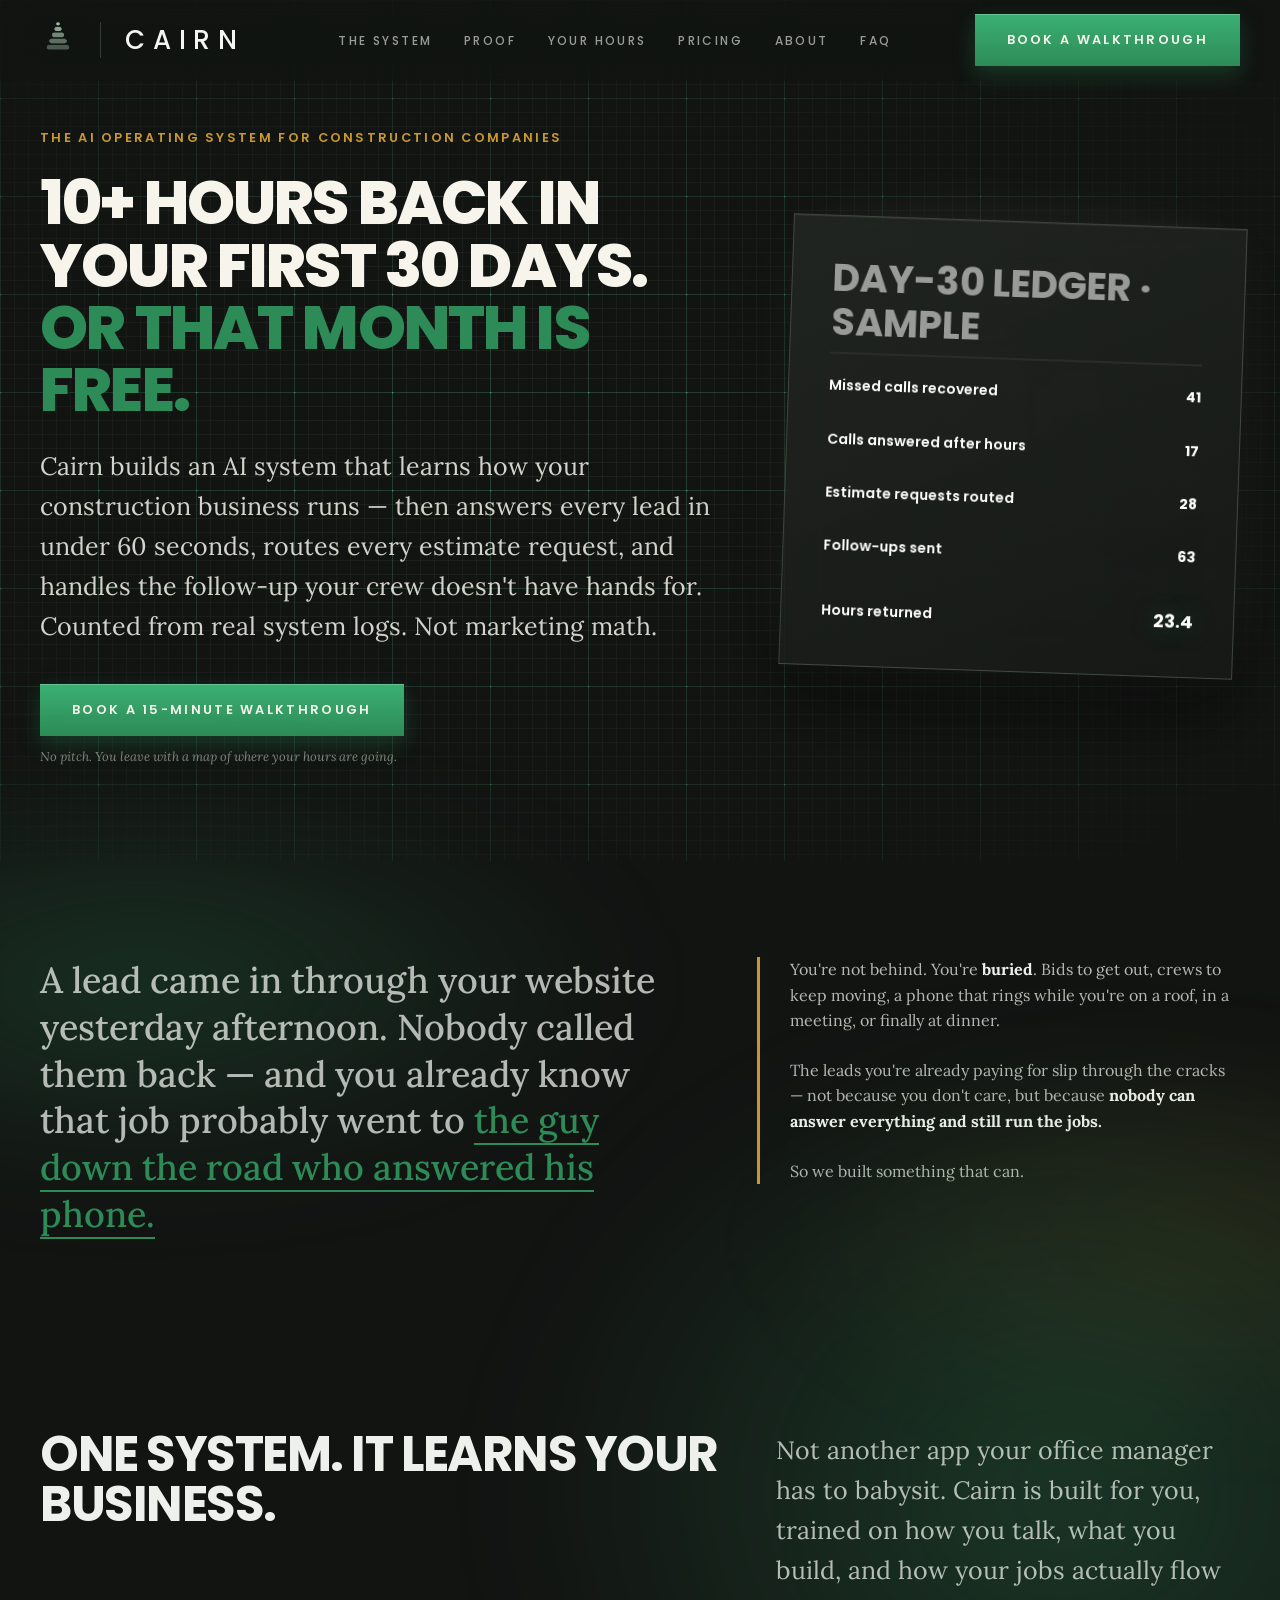
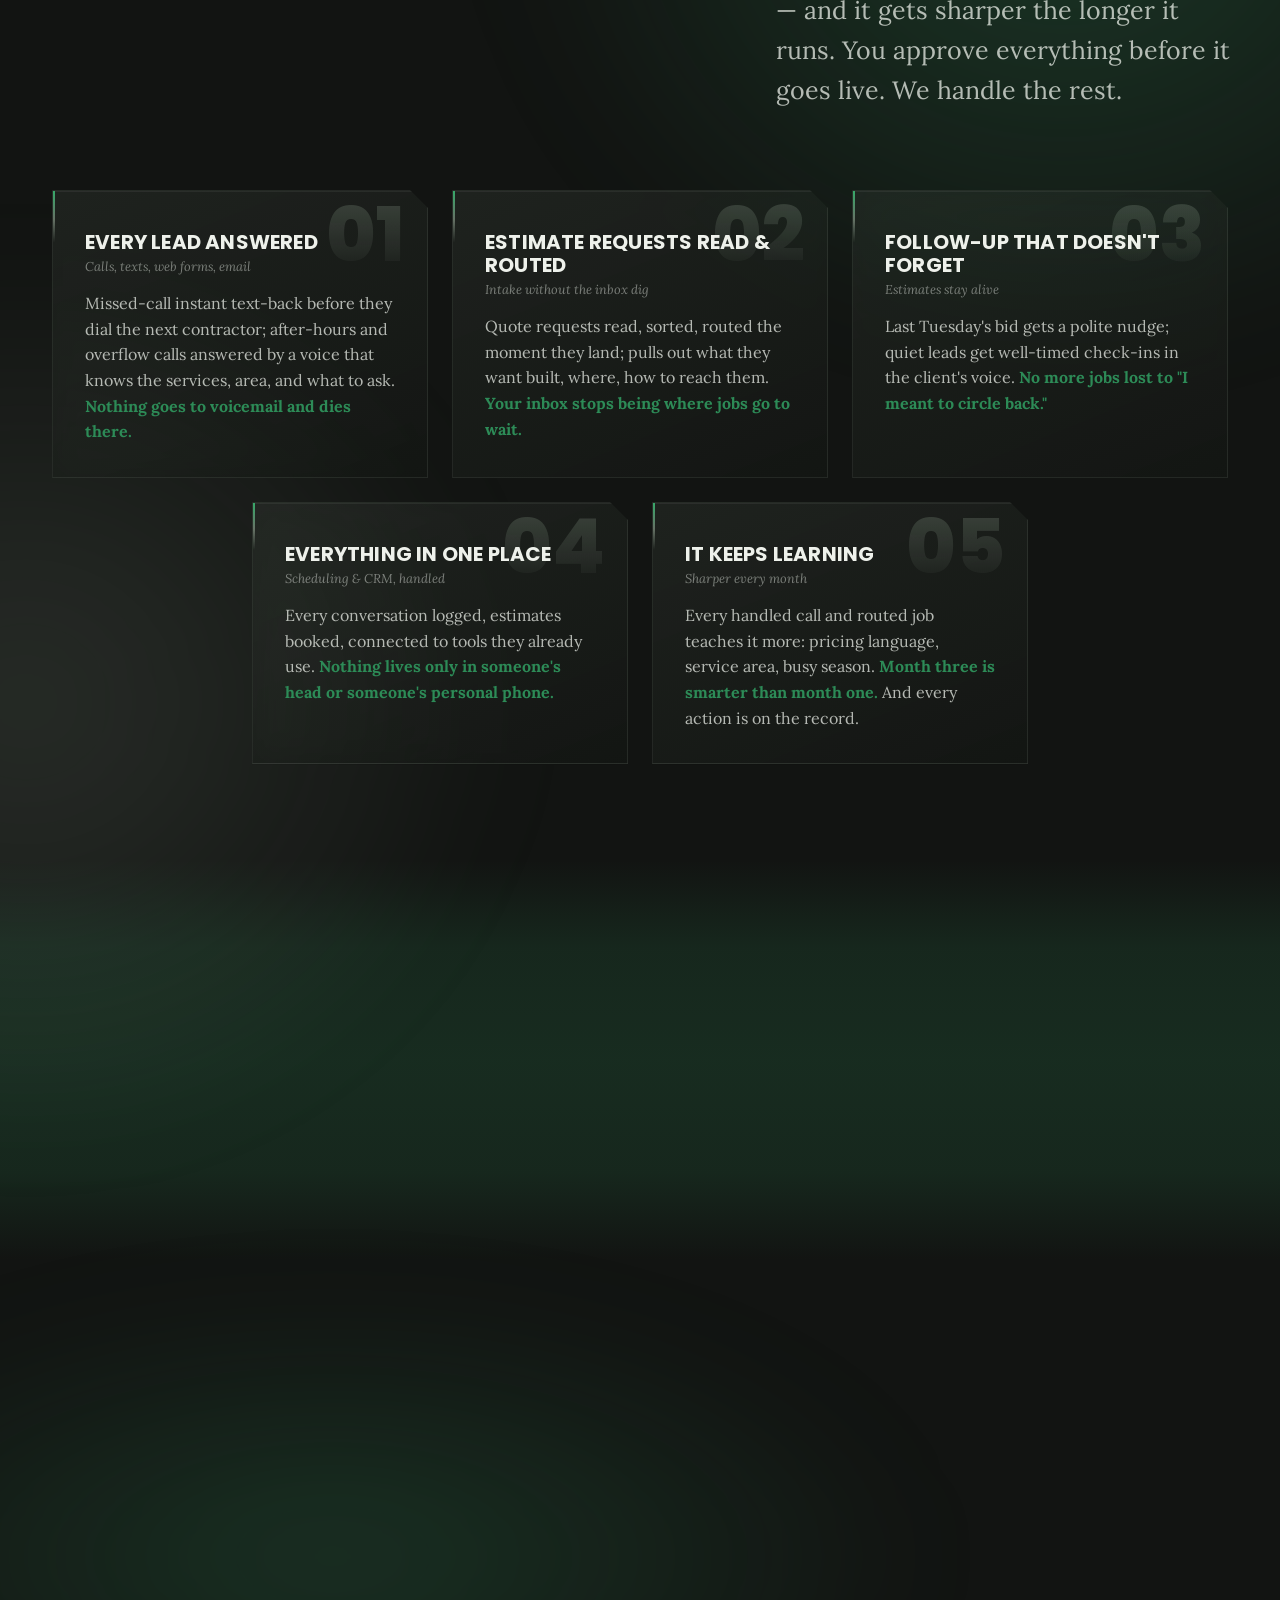
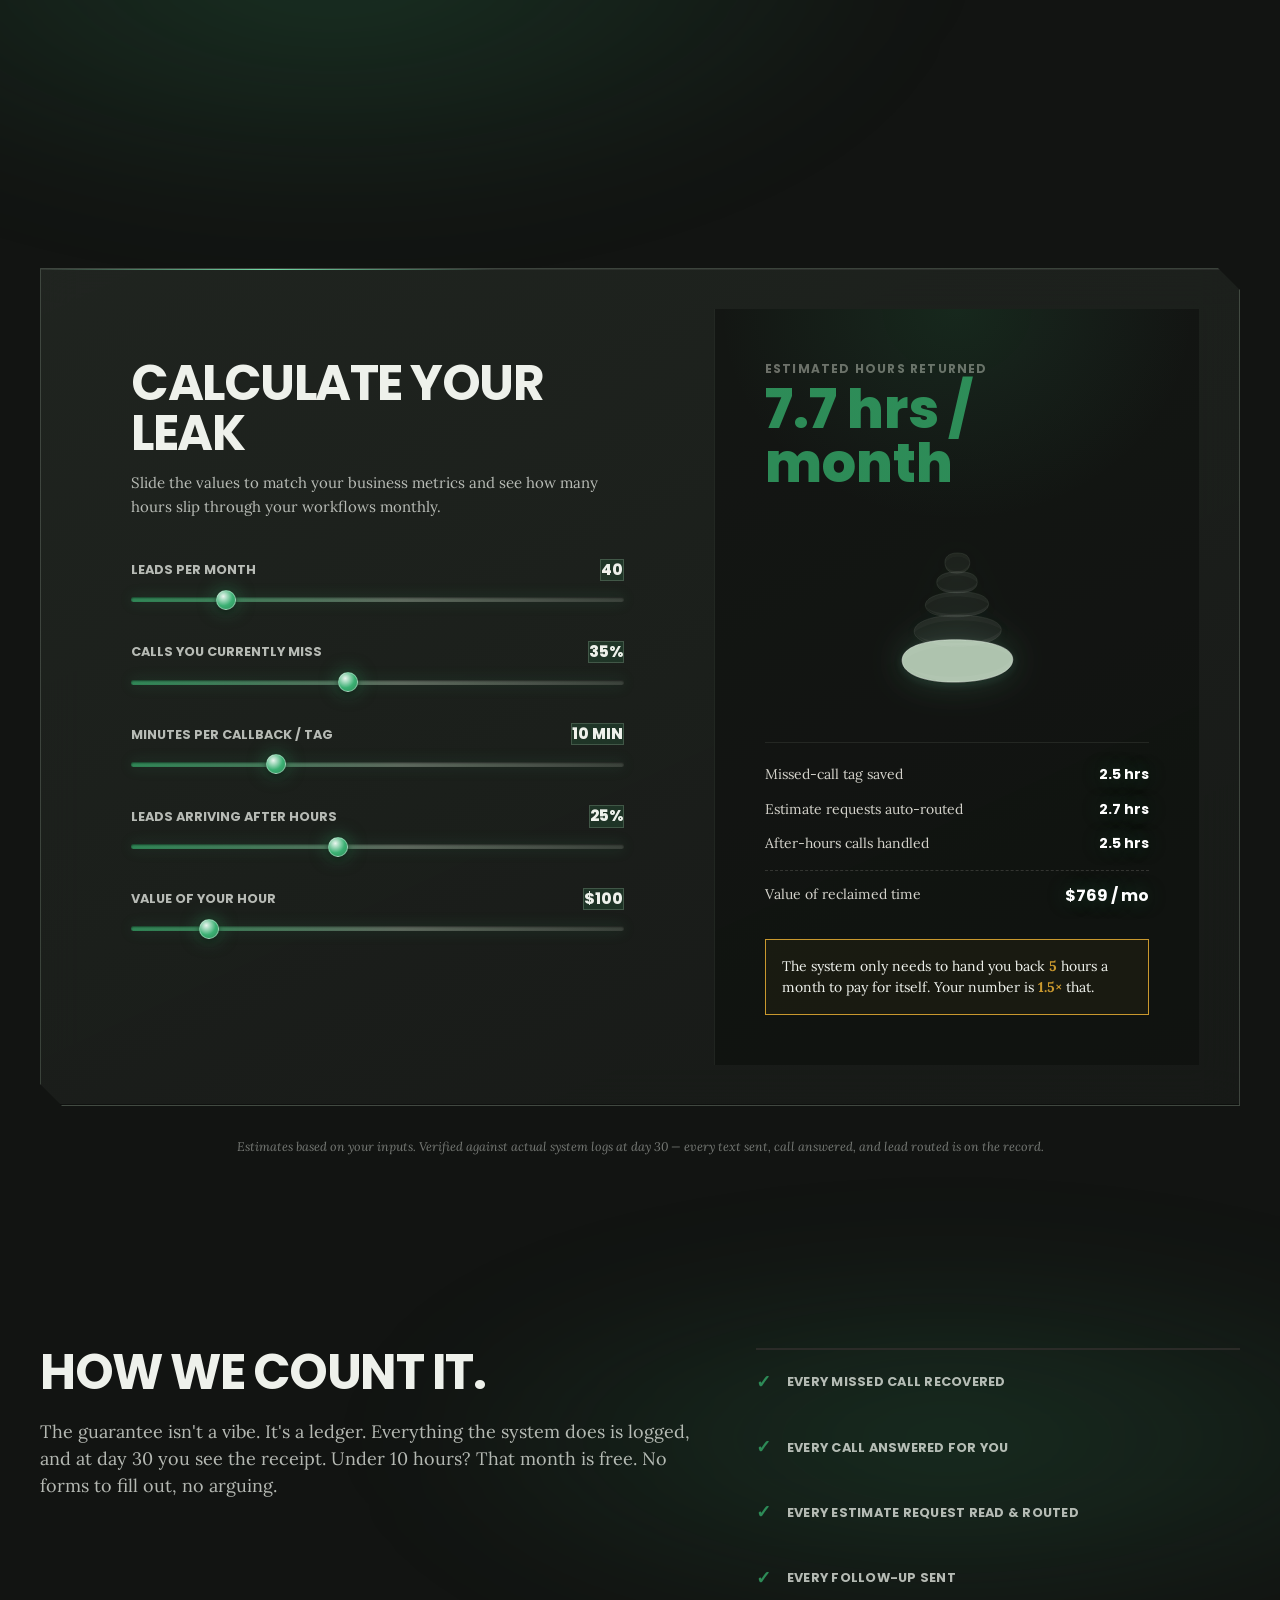
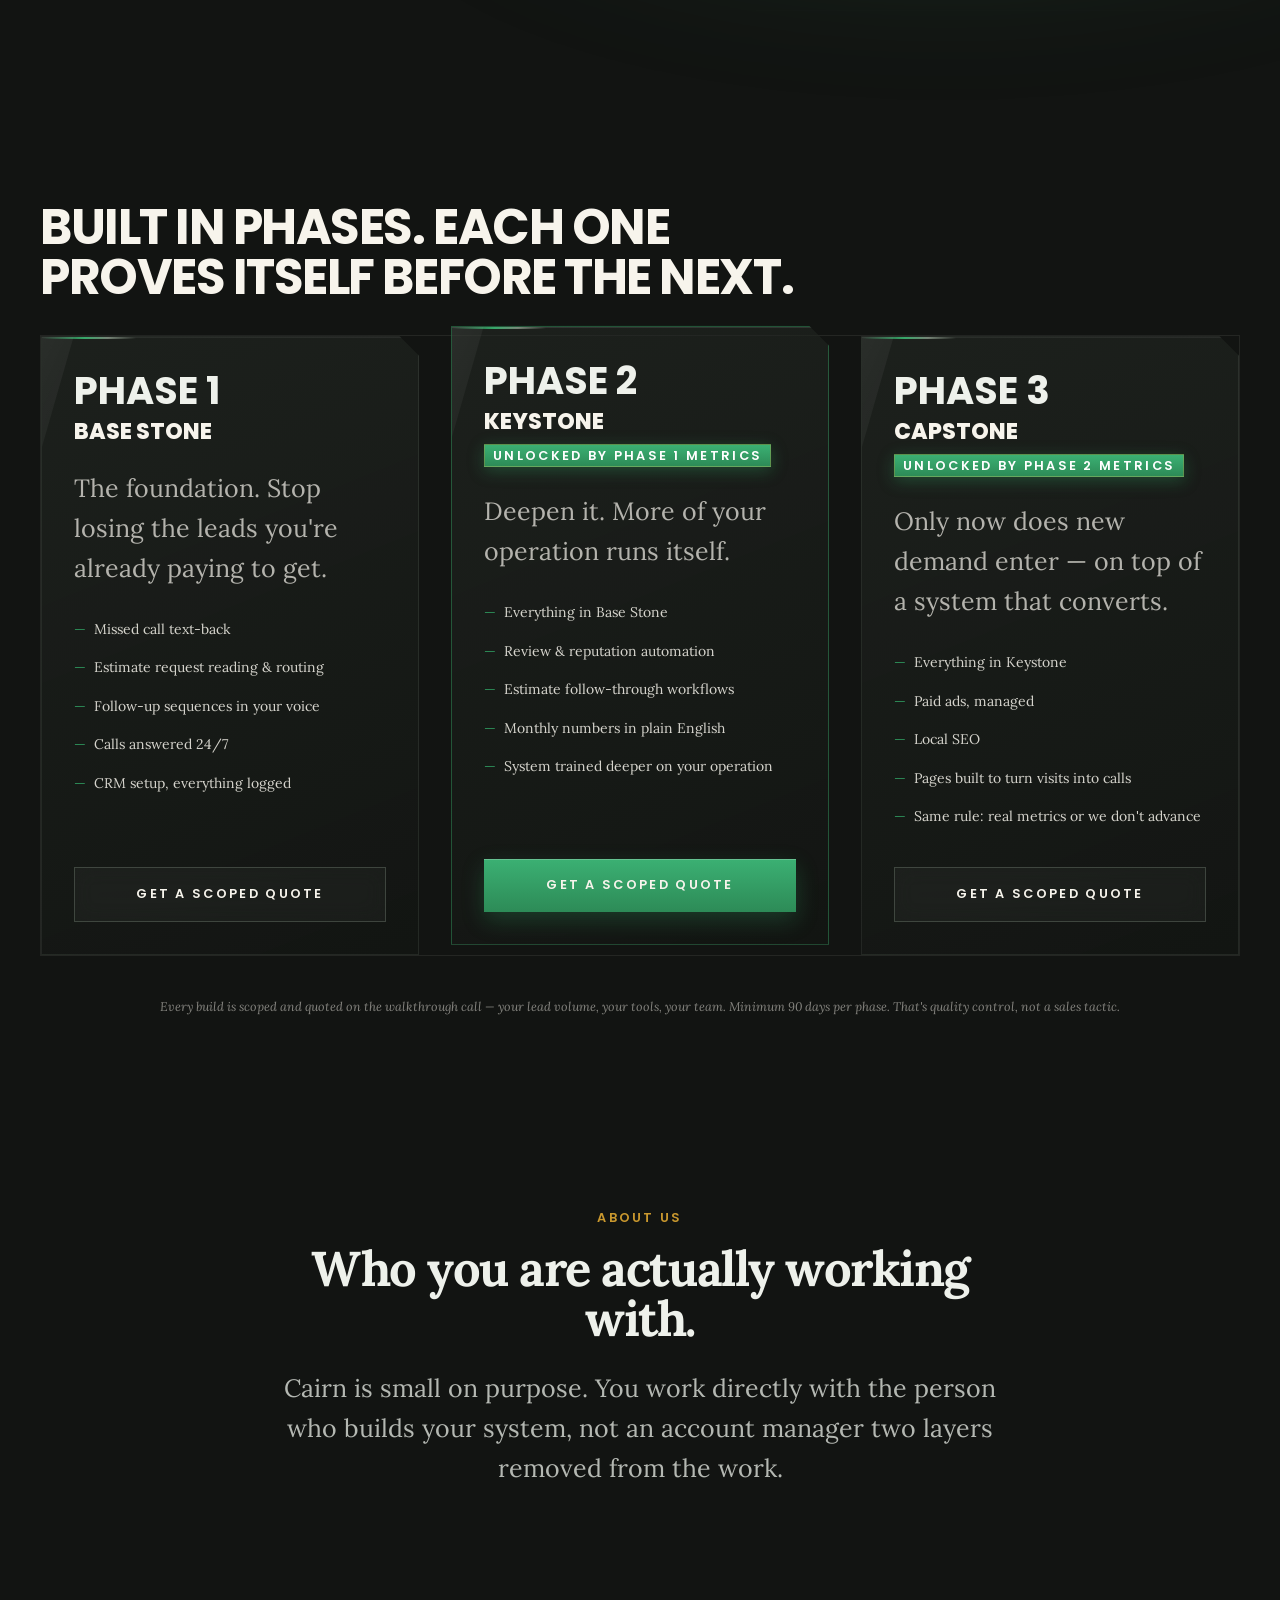
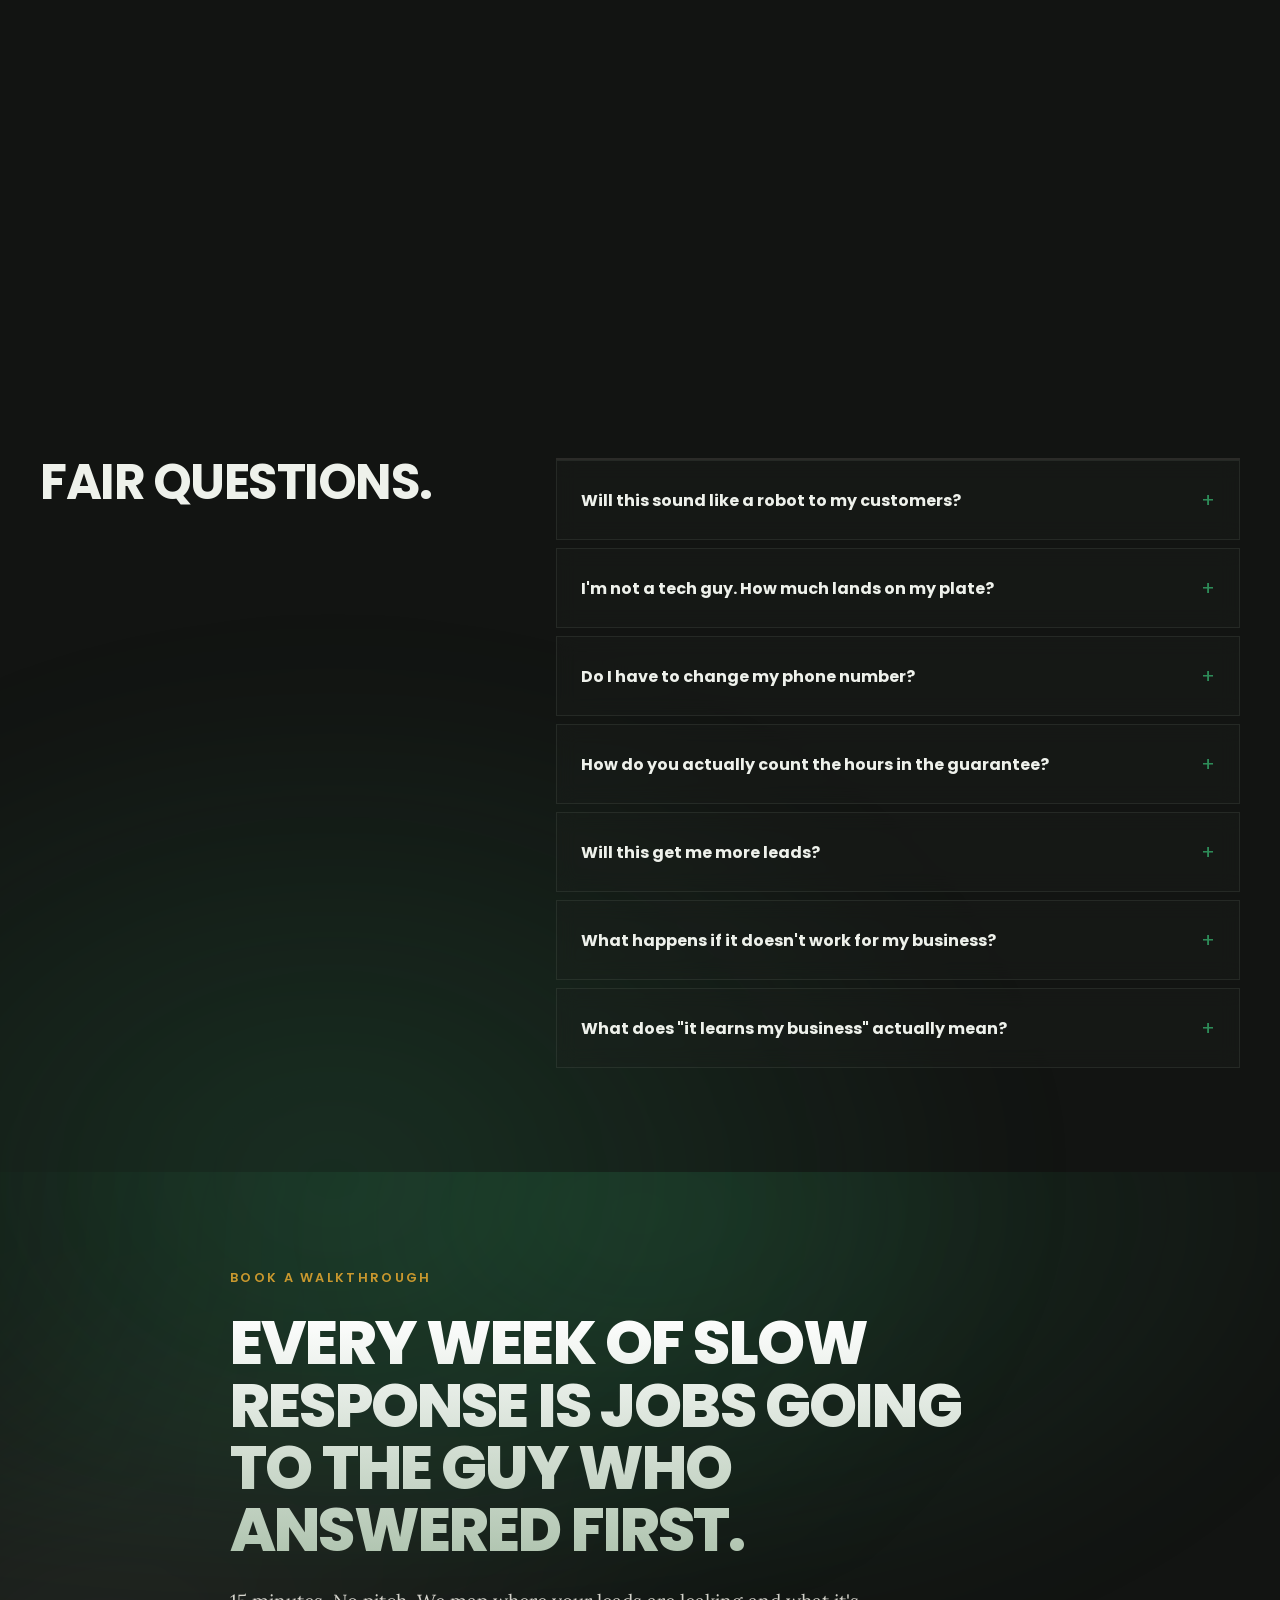
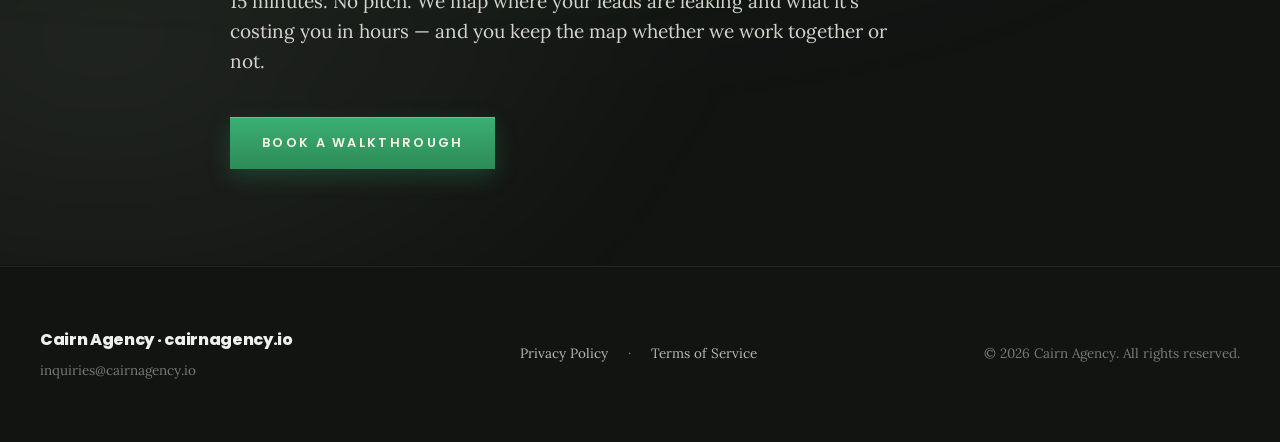
==== commit a6b5eb75: "Redesign: dark futuristic system, blueprint hero, 3D cards Adds three layered stylesheets over the e" ====
--- a/index.html
+++ b/index.html
@@ -1386,6 +1386,15 @@
       color: var(--cream);
     }
   </style>
+
+  <!-- Design system refinement layer. Must load after the inline
+       styles above so its rules win. See assets/cairn-design-system.css -->
+  <link rel="stylesheet" href="assets/cairn-design-system.css">
+
+  <!-- Tech layer. Comment out this one line to A/B against the
+       previous editorial version. -->
+  <link rel="stylesheet" href="assets/cairn-tech-layer.css">
+  <link rel="stylesheet" href="assets/cairn-polish.css">
 </head>
 <body>
   
@@ -1406,6 +1415,7 @@
           <li><a href="#proof">Proof</a></li>
           <li><a href="#hours">Your Hours</a></li>
           <li><a href="#pricing">Pricing</a></li>
+          <li><a href="#about">About</a></li>
           <li><a href="#faq">FAQ</a></li>
           <li class="mobile-nav-cta">
             <a href="https://calendly.com/kingkaylee41/cairn-agency-walkthrough" target="_blank" rel="noopener noreferrer" class="btn btn-primary" style="width: 100%; text-align: center;">Book a Walkthrough</a>
@@ -1465,19 +1475,9 @@
       </div>
     </section>
 
-    <!-- Client Strip -->
-    <div class="client-strip">
-      <div class="client-strip-inner">
-        <span>BUILT FOR OWNER-OPERATORS ·</span>
-        <span>Firehouse Pools ·</span>
-        <span>DF Cleaning ·</span>
-        <span>H.I.L Detailing ·</span>
-        <span>Gleam Clean</span>
-      </div>
-    </div>
 
     <!-- Problem Section -->
-    <section class="problem-section section-padding" id="problem">
+    <section class="problem-section section-padding" id="problem" data-reveal>
       <div class="container problem-grid">
         <div class="problem-left-copy">
           A lead came in through your website yesterday afternoon. Nobody called them back — and you already know that job probably went to <span class="underlined">the guy down the road who answered his phone.</span>
@@ -1492,14 +1492,14 @@
     </section>
 
     <!-- The System Section -->
-    <section class="system-section section-padding" id="system">
+    <section class="system-section section-padding" id="system" data-reveal>
       <div class="container">
         <div class="system-header-row">
           <h2>One system. It learns your business.</h2>
           <p class="system-header-intro">Not another app your office manager has to babysit. Cairn is built for you, trained on how you talk, what you build, and how your jobs actually flow — and it gets sharper the longer it runs. You approve everything before it goes live. We handle the rest.</p>
         </div>
 
-        <div class="spec-table">
+        <div class="spec-table" data-reveal-stagger>
           <div class="spec-row">
             <span class="spec-num">01</span>
             <div class="spec-title-wrap">
@@ -1550,7 +1550,7 @@
 
     <!-- "60 Seconds" Moment Section -->
     <section class="moment-section">
-      <div class="container moment-grid">
+      <div class="container moment-grid" data-reveal>
         <div class="moment-stat">
           <span class="num">60</span>
           <span class="word">seconds.</span>
@@ -1561,7 +1561,7 @@
 
     <!-- Case Study Section -->
     <section class="case-section section-padding" id="proof">
-      <div class="container case-grid">
+      <div class="container case-grid" data-reveal>
         <div class="case-content-col">
           <span class="eyebrow">ON THE RECORD</span>
           <h2>Firehouse Pools stopped letting five-figure builds go to voicemail.</h2>
@@ -1593,34 +1593,11 @@
       </div>
     </section>
 
-    <!-- Founder Section (Preserved Verbatim) -->
-    <section class="founder-section section-padding" id="about">
-      <div class="container">
-        <article class="bio-card">
-          <div class="bio-photo-wrap">
-            <img src="assets/kaylee_photo.jpg" alt="Kaylee King" />
-          </div>
-          <div class="bio-content">
-            <h3 class="bio-name">Kaylee King</h3>
-            <div class="bio-roles">
-              <span class="bio-role">Full Stack Developer</span>
-              <span class="bio-role">E-Commerce Specialist</span>
-              <span class="bio-role">Project Manager</span>
-            </div>
-            <p class="bio-text">Software engineer and builder at heart, Kaylee brings over six years of full-stack development experience spanning L3Harris, the U.S. Air Force Academy, UT Dallas, and her own SaaS venture, Dwllo. At Cairn, she pairs deep technical foundation with sharp project leadership.</p>
-            <a href="https://www.linkedin.com/in/kaylee-king-965b44276" target="_blank" rel="noopener noreferrer" class="linkedin-btn">
-              <svg viewBox="0 0 24 24"><path d="M19 0h-14c-2.761 0-5 2.239-5 5v14c0 2.761 2.239 5 5 5h14c2.762 0 5-2.239 5-5v-14c0-2.761-2.238-5-5-5zm-11 19h-3v-11h3v11zm-1.5-12.268c-.966 0-1.75-.779-1.75-1.75s.784-1.75 1.75-1.75 1.75.779 1.75 1.75-.784 1.75-1.75 1.75zm13.5 12.268h-3v-5.604c0-3.368-4-3.113-4 0v5.604h-3v-11h3v1.765c1.396-2.586 7-2.777 7 2.476v6.759z"/></svg>
-              View on LinkedIn
-            </a>
-          </div>
-        </article>
-      </div>
-    </section>
 
     <!-- Calculator Section -->
     <section class="calc-section section-padding" id="hours">
       <div class="container">
-        <div class="calc-box">
+        <div class="calc-box" data-reveal>
           <div class="calc-inputs-side">
             <h2>Calculate Your Leak</h2>
             <p>Slide the values to match your business metrics and see how many hours slip through your workflows monthly.</p>
@@ -1675,16 +1652,48 @@
             <!-- Visual Cairns Stones Meter -->
             <div class="calc-meter-container">
               <svg class="calc-meter-svg" viewBox="0 0 200 200">
-                <!-- Stone 5 (Base) -->
-                <path id="calc-stone-5" d="M 30,160 C 30,140 70,135 100,135 C 130,135 170,140 170,160 C 170,180 130,185 100,185 C 70,185 30,180 30,160 Z" />
-                <!-- Stone 4 -->
-                <path id="calc-stone-4" d="M 45,120 C 45,105 75,100 100,100 C 125,100 155,105 155,120 C 155,135 125,140 100,140 C 75,140 45,135 45,120 Z" />
-                <!-- Stone 3 -->
-                <path id="calc-stone-3" d="M 60,85 C 60,73 80,70 100,70 C 120,70 140,73 140,85 C 140,97 120,100 100,100 C 80,100 60,97 60,85 Z" />
-                <!-- Stone 2 -->
-                <path id="calc-stone-2" d="M 75,55 C 75,45 88,43 102,43 C 116,43 125,45 125,55 C 125,65 116,67 102,67 C 88,67 75,65 75,55 Z" />
-                <!-- Stone 1 (Top) -->
-                <path id="calc-stone-1" d="M 85,30 C 85,20 92,18 100,18 C 108,18 115,20 115,30 C 115,40 108,42 100,42 C 92,42 85,40 85,30 Z" />
+                <defs>
+                  <filter id="stoneShadow" x="-30%" y="-30%" width="160%" height="170%">
+                    <feDropShadow dx="0" dy="3" stdDeviation="4" flood-color="#000" flood-opacity="0.55"/>
+                  </filter>
+                  <linearGradient id="stoneSheen" x1="0" y1="0" x2="0.35" y2="1">
+                    <stop offset="0%" stop-color="#FFFFFF" stop-opacity="0.34"/>
+                    <stop offset="45%" stop-color="#FFFFFF" stop-opacity="0.07"/>
+                    <stop offset="100%" stop-color="#FFFFFF" stop-opacity="0"/>
+                  </linearGradient>
+                  <linearGradient id="stoneBase" x1="0" y1="0" x2="0.2" y2="1">
+                    <stop offset="0%" stop-color="#000000" stop-opacity="0"/>
+                    <stop offset="100%" stop-color="#000000" stop-opacity="0.42"/>
+                  </linearGradient>
+                </defs>
+
+                <g class="stone-stack" filter="url(#stoneShadow)">
+                  <!-- Stone 5 (Base). Irregular silhouettes, weighted and
+                       asymmetric like real river stone rather than ellipses. -->
+                  <path id="calc-stone-5" d="M27,161 C25,144 49,134 84,132 C121,130 170,136 174,155 C178,174 145,187 101,188 C58,189 29,178 27,161 Z"/>
+                  <path class="stone-lit" d="M27,161 C25,144 49,134 84,132 C121,130 170,136 174,155 C160,143 128,138 100,139 C67,140 40,148 27,161 Z" fill="url(#stoneSheen)"/>
+                  <path class="stone-shade" d="M27,161 C40,176 66,187 101,188 C145,187 178,174 174,155 C166,171 137,180 100,181 C63,182 36,173 27,161 Z" fill="url(#stoneBase)"/>
+
+                  <!-- Stone 4 -->
+                  <path id="calc-stone-4" d="M43,122 C41,109 64,100 95,99 C127,98 158,104 159,118 C160,133 128,141 99,141 C70,141 45,134 43,122 Z"/>
+                  <path class="stone-lit" d="M43,122 C41,109 64,100 95,99 C127,98 158,104 159,118 C147,109 122,105 98,106 C71,107 53,113 43,122 Z" fill="url(#stoneSheen)"/>
+                  <path class="stone-shade" d="M43,122 C53,133 73,141 99,141 C128,141 160,133 159,118 C152,129 128,136 99,136 C70,136 51,131 43,122 Z" fill="url(#stoneBase)"/>
+
+                  <!-- Stone 3 -->
+                  <path id="calc-stone-3" d="M58,87 C56,76 75,69 98,68 C122,67 142,72 142,84 C142,96 120,101 98,101 C75,101 60,97 58,87 Z"/>
+                  <path class="stone-lit" d="M58,87 C56,76 75,69 98,68 C122,67 142,72 142,84 C133,77 116,74 98,74 C77,74 66,80 58,87 Z" fill="url(#stoneSheen)"/>
+                  <path class="stone-shade" d="M58,87 C64,96 78,101 98,101 C120,101 142,96 142,84 C136,93 119,97 98,97 C77,97 64,94 58,87 Z" fill="url(#stoneBase)"/>
+
+                  <!-- Stone 2 -->
+                  <path id="calc-stone-2" d="M73,56 C72,46 85,41 101,41 C118,41 127,45 127,55 C127,65 116,69 100,69 C85,69 74,66 73,56 Z"/>
+                  <path class="stone-lit" d="M73,56 C72,46 85,41 101,41 C118,41 127,45 127,55 C120,49 111,46 100,46 C87,46 79,50 73,56 Z" fill="url(#stoneSheen)"/>
+                  <path class="stone-shade" d="M73,56 C75,65 86,69 100,69 C116,69 127,65 127,55 C123,62 113,66 100,66 C86,66 77,63 73,56 Z" fill="url(#stoneBase)"/>
+
+                  <!-- Stone 1 (Top) -->
+                  <path id="calc-stone-1" d="M84,30 C83,21 90,16 100,16 C111,16 117,20 117,29 C117,38 110,43 100,43 C90,43 85,39 84,30 Z"/>
+                  <path class="stone-lit" d="M84,30 C83,21 90,16 100,16 C111,16 117,20 117,29 C112,23 107,21 100,21 C92,21 88,25 84,30 Z" fill="url(#stoneSheen)"/>
+                  <path class="stone-shade" d="M84,30 C85,39 91,43 100,43 C110,43 117,38 117,29 C114,36 108,40 100,40 C92,40 87,37 84,30 Z" fill="url(#stoneBase)"/>
+                </g>
               </svg>
             </div>
 
@@ -1746,14 +1755,10 @@
     </section>
 
     <!-- Pricing Section -->
-    <section class="pricing-section section-padding" id="pricing">
+    <section class="pricing-section section-padding" id="pricing" data-reveal>
       <div class="container">
         <h2>Built in phases. Each one proves itself before the next.</h2>
-        <div class="pricing-callout">
-          <strong>One honest thing up front:</strong> this system runs on the leads and work you already have. We don't sell new leads, traffic, or revenue promises — and we put that in writing. New demand only enters at Phase 3, once your system has proven it converts.
-        </div>
-
-        <div class="pricing-grid">
+        <div class="pricing-grid" data-reveal-stagger>
           <!-- Phase 1 -->
           <div class="pricing-card">
             <div class="pricing-card-header">
@@ -1812,6 +1817,34 @@
       </div>
     </section>
 
+    <!-- Founder Section (Preserved Verbatim) -->
+    <section class="founder-section section-padding" id="about" data-reveal>
+      <div class="container">
+        <div class="about-header">
+          <span class="eyebrow">ABOUT US</span>
+          <h2>Who you are actually working with.</h2>
+          <p class="about-intro">Cairn is small on purpose. You work directly with the person who builds your system, not an account manager two layers removed from the work.</p>
+        </div>
+        <article class="bio-card" data-reveal>
+          <div class="bio-photo-wrap">
+            <img src="assets/kaylee_photo.jpg" alt="Kaylee King" />
+          </div>
+          <div class="bio-content">
+            <h3 class="bio-name">Kaylee King</h3>
+            <div class="bio-roles">
+              <span class="bio-role">Full Stack Developer</span>
+              <span class="bio-role">Project Manager</span>
+            </div>
+            <p class="bio-text">Software engineer and builder at heart, Kaylee brings over six years of full-stack development experience spanning L3Harris, the U.S. Air Force Academy, UT Dallas, and her own SaaS venture, Dwllo. At Cairn, she pairs deep technical foundation with sharp project leadership.</p>
+            <a href="https://www.linkedin.com/in/kaylee-king-965b44276" target="_blank" rel="noopener noreferrer" class="linkedin-btn">
+              <svg viewBox="0 0 24 24"><path d="M19 0h-14c-2.761 0-5 2.239-5 5v14c0 2.761 2.239 5 5 5h14c2.762 0 5-2.239 5-5v-14c0-2.761-2.238-5-5-5zm-11 19h-3v-11h3v11zm-1.5-12.268c-.966 0-1.75-.779-1.75-1.75s.784-1.75 1.75-1.75 1.75.779 1.75 1.75-.784 1.75-1.75 1.75zm13.5 12.268h-3v-5.604c0-3.368-4-3.113-4 0v5.604h-3v-11h3v1.765c1.396-2.586 7-2.777 7 2.476v6.759z"/></svg>
+              View on LinkedIn
+            </a>
+          </div>
+        </article>
+      </div>
+    </section>
+
     <!-- FAQ Section -->
     <section class="faq-section section-padding" id="faq">
       <div class="container faq-grid">
@@ -1819,7 +1852,7 @@
           <h2>Fair questions.</h2>
         </div>
 
-        <div class="faq-list">
+        <div class="faq-list" data-reveal-stagger>
           <div class="faq-item">
             <button class="faq-trigger">Will this sound like a robot to my customers?</button>
             <div class="faq-content">
@@ -1887,7 +1920,7 @@
     </section>
 
     <!-- Final CTA Section -->
-    <section class="final-cta-section section-padding">
+    <section class="final-cta-section section-padding" data-reveal>
       <div class="container final-cta-box">
         <span class="eyebrow">BOOK A WALKTHROUGH</span>
         <h2>Every week of slow response is jobs going to the guy who answered first.</h2>
@@ -2054,6 +2087,111 @@
     calculate();
   </script>
 
+  <!-- CAIRN REVEAL START -->
+  <script>
+  (function () {
+    var sel = '[data-reveal], [data-reveal-stagger]';
+    var reduce = window.matchMedia('(prefers-reduced-motion: reduce)').matches;
+    var nodes = document.querySelectorAll(sel);
+    if (reduce || !('IntersectionObserver' in window)) {
+      nodes.forEach(function (n) { n.classList.add('is-visible'); });
+      return;
+    }
+    var io = new IntersectionObserver(function (entries) {
+      entries.forEach(function (e) {
+        if (e.isIntersecting) {
+          e.target.classList.add('is-visible');
+          io.unobserve(e.target);
+        }
+      });
+    }, { rootMargin: '0px 0px -12% 0px', threshold: 0.1 });
+    nodes.forEach(function (n) { io.observe(n); });
+  })();
+  </script>
+  <!-- CAIRN REVEAL END -->
+
+  <!-- CAIRN TECH START -->
+  <script>
+  (function () {
+    var reduce = window.matchMedia('(prefers-reduced-motion: reduce)').matches;
+
+    // Count-up on the headline stat. Skips the calculator,
+    // which computes its own values live.
+    var els = document.querySelectorAll('.moment-stat .num');
+    els.forEach(function (el) {
+      var raw = el.textContent.trim();
+      var m = raw.match(/^([^0-9]*)([0-9][0-9,\.]*)(.*)$/);
+      if (!m) return;
+      var pre = m[1], post = m[3];
+      var target = parseFloat(m[2].replace(/,/g, ''));
+      if (isNaN(target)) return;
+      var decimals = (m[2].split('.')[1] || '').length;
+      if (reduce) return;
+      var done = false;
+      var io = new IntersectionObserver(function (entries) {
+        entries.forEach(function (e) {
+          if (!e.isIntersecting || done) return;
+          done = true;
+          var start = performance.now(), dur = 1400;
+          function tick(now) {
+            var p = Math.min((now - start) / dur, 1);
+            var eased = 1 - Math.pow(1 - p, 3);
+            var v = (target * eased).toFixed(decimals);
+            el.textContent = pre + Number(v).toLocaleString(undefined,
+              { minimumFractionDigits: decimals, maximumFractionDigits: decimals }) + post;
+            if (p < 1) requestAnimationFrame(tick);
+          }
+          requestAnimationFrame(tick);
+          io.disconnect();
+        });
+      }, { threshold: 0.4 });
+      io.observe(el);
+    });
+
+    // Header solidifies once you scroll past the hero.
+    var header = document.getElementById('siteHeader');
+    if (header) {
+      var onScroll = function () {
+        header.classList.toggle('is-scrolled', window.scrollY > 40);
+      };
+      onScroll();
+      window.addEventListener('scroll', onScroll, { passive: true });
+    }
+
+    // Pointer-reactive 3D tilt and light sweep on cards.
+    // Skipped entirely on touch devices and for reduced motion.
+    var fine = window.matchMedia('(pointer: fine)').matches;
+    if (!reduce && fine) {
+      var cards = document.querySelectorAll('.spec-row, .pricing-card');
+      cards.forEach(function (card) {
+        var raf = null;
+        card.addEventListener('pointermove', function (ev) {
+          if (raf) return;
+          raf = requestAnimationFrame(function () {
+            raf = null;
+            var r = card.getBoundingClientRect();
+            var px = (ev.clientX - r.left) / r.width;
+            var py = (ev.clientY - r.top) / r.height;
+            card.style.setProperty('--mx', (px * 100).toFixed(1) + '%');
+            card.style.setProperty('--my', (py * 100).toFixed(1) + '%');
+            var ry = (px - 0.5) * 7;    // degrees, deliberately small
+            var rx = (0.5 - py) * 7;
+            card.style.transform =
+              'perspective(1400px) rotateX(' + rx.toFixed(2) + 'deg) rotateY(' +
+              ry.toFixed(2) + 'deg) translateY(-6px)';
+          });
+        });
+        card.addEventListener('pointerleave', function () {
+          card.style.transform = '';
+          card.style.removeProperty('--mx');
+          card.style.removeProperty('--my');
+        });
+      });
+    }
+  })();
+  </script>
+  <!-- CAIRN TECH END -->
+
   <!-- LeadConnector Chat Widget Script -->
   <script src="https://widgets.leadconnectorhq.com/loader.js" data-resources-url="https://widgets.leadconnectorhq.com/chat-widget/loader.js" data-widget-id="6a3ad02f105532eae1537d68" data-source="WEB_USER"></script>
 </body>
--- a/assets/cairn-design-system.css
+++ b/assets/cairn-design-system.css
@@ -0,0 +1,604 @@
+/* ============================================================
+   CAIRN AGENCY - DESIGN SYSTEM REFINEMENT LAYER
+   ============================================================
+
+   WHAT THIS FILE IS
+   A drop-in stylesheet that sits AFTER the existing <style>
+   block in index.html and corrects the design system without
+   touching any markup or copy.
+
+   HOW TO INSTALL (in execution order)
+   1. Save this file as /assets/cairn-design-system.css
+   2. In index.html, immediately BEFORE </head>, add:
+        <link rel="stylesheet" href="assets/cairn-design-system.css">
+   3. It must load AFTER the existing inline <style> block so
+      these rules win. Load order is what makes it work, not
+      !important.
+   4. Add the JavaScript from section 9 before </body>.
+   5. Hard refresh (Ctrl+Shift+R) and compare.
+
+   WHAT IT DOES NOT TOUCH
+   Brand colors, fonts, logo, squared button geometry, the grain
+   overlay, and all copy. Those are settled decisions.
+
+   JARGON, IN PLAIN ENGLISH
+   - "Token"    a named value reused everywhere, so one edit
+                changes the whole site.
+   - "rem"      a unit relative to the root font size (16px).
+                1rem = 16px. Used so text scales for users who
+                change their browser font size.
+   - "clamp()"  clamp(min, preferred, max). Lets a heading grow
+                with the screen but never past the limits.
+   - "Type scale" a fixed set of sizes generated from one
+                multiplier, so sizes relate to each other
+                instead of being picked by eye.
+   ============================================================ */
+
+
+/* ============================================================
+   1. TOKENS
+   Everything below is defined once here and referenced later.
+   ============================================================ */
+
+:root {
+
+  /* ---- TYPE SCALE ------------------------------------------
+     Base 16px, ratio 1.25 (the "major third").
+     Each step is the one below it multiplied by 1.25.
+     This replaces the 27 ad hoc font sizes currently in use.
+     Never introduce a size that is not on this list.
+  ----------------------------------------------------------- */
+  --step-n2:  0.64rem;   /* 10.24px  legal, footnotes         */
+  --step-n1:  0.80rem;   /* 12.8px   eyebrows, labels, meta    */
+  --step-0:   1.00rem;   /* 16px     body copy                 */
+  --step-1:   1.25rem;   /* 20px     lead paragraphs           */
+  --step-2:   1.563rem;  /* 25px     h4, card titles           */
+  --step-3:   1.953rem;  /* 31.25px  h3                        */
+  --step-4:   2.441rem;  /* 39px     h2 lower bound            */
+  --step-5:   3.052rem;  /* 48.8px   h2 upper bound            */
+  --step-6:   3.815rem;  /* 61px     h1 upper bound            */
+  --step-7:   5.960rem;  /* 95px     the single big stat       */
+
+  /* Fluid headings. Same 1.25 ratio at both ends, so the
+     relationship between h1 and h2 holds at every screen size.
+     This is the part that was broken: each old heading had its
+     own unrelated clamp. */
+  --type-h1: clamp(var(--step-4), 6vw,   var(--step-6));
+  --type-h2: clamp(var(--step-3), 4.5vw, var(--step-5));
+  --type-h3: clamp(var(--step-2), 3vw,   var(--step-4));
+  --type-lead: clamp(var(--step-1), 2.2vw, var(--step-2));
+
+  /* ---- LINE HEIGHT ----------------------------------------
+     Rule: the bigger the text, the tighter the leading.
+     Replaces 8 scattered values (0.9, 0.98, 1.0, 1.05, ...).
+  ----------------------------------------------------------- */
+  --lh-display: 1.02;   /* h1, h2, big stats */
+  --lh-heading: 1.15;   /* h3, h4, card titles */
+  --lh-body:    1.6;    /* paragraphs */
+  --lh-tight:   1.35;   /* dense UI rows, log lines */
+
+  /* ---- LETTER SPACING -------------------------------------
+     Three values only. Replaces 9.
+     Large type needs negative tracking to look correct.
+     Uppercase labels need positive tracking to stay legible.
+  ----------------------------------------------------------- */
+  --ls-display: -0.03em;
+  --ls-normal:   0;
+  --ls-label:    0.18em;
+
+  /* ---- WEIGHT ---------------------------------------------
+     800 was used 21 of 39 times, which flattens hierarchy and
+     reads loud rather than grounded. It is now reserved for
+     the hero and the closing call to action only.
+  ----------------------------------------------------------- */
+  --fw-body:    400;
+  --fw-medium:  500;
+  --fw-label:   600;
+  --fw-heading: 700;
+  --fw-hero:    800;
+
+  /* ---- SPACING, 8px GRID ----------------------------------
+     Replaces 13 padding values and 14 gap values.
+     Off grid values currently in use (6, 20, 28, 30, 50, 60)
+     are remapped below.
+  ----------------------------------------------------------- */
+  --sp-1:  0.25rem;  /*   4px */
+  --sp-2:  0.5rem;   /*   8px */
+  --sp-3:  1rem;     /*  16px */
+  --sp-4:  1.5rem;   /*  24px */
+  --sp-5:  2rem;     /*  32px */
+  --sp-6:  2.5rem;   /*  40px */
+  --sp-7:  3rem;     /*  48px */
+  --sp-8:  4rem;     /*  64px */
+  --sp-9:  5rem;     /*  80px */
+  --sp-10: 6rem;     /*  96px */
+  --sp-11: 8rem;     /* 128px */
+
+  /* ---- MOTION ---------------------------------------------
+     Your existing curve is good and is kept as the only curve.
+     Previously 4 of 10 transitions bypassed it and used
+     "ease", which is the browser default and reads generic.
+  ----------------------------------------------------------- */
+  --ease:      cubic-bezier(0.16, 1, 0.3, 1);  /* expo out */
+  --dur-fast:  150ms;
+  --dur:       250ms;
+  --dur-slow:  400ms;
+  --transition: all var(--dur) var(--ease);
+
+  /* ---- ELEVATION ------------------------------------------
+     One light source, directly above. Every shadow uses a
+     positive Y offset and no X offset, with alpha decreasing
+     as the shadow spreads. The old 3 shadows each implied a
+     different light direction and opacity, which is the most
+     common tell that a design was assembled, not designed.
+  ----------------------------------------------------------- */
+  --elev-1: 0 1px 2px rgba(0,0,0,0.10),
+            0 2px 6px rgba(0,0,0,0.06);
+  --elev-2: 0 2px 6px rgba(0,0,0,0.10),
+            0 10px 24px rgba(0,0,0,0.08);
+  --elev-3: 0 4px 12px rgba(0,0,0,0.10),
+            0 24px 56px rgba(0,0,0,0.10);
+  --elev-primary: 0 2px 6px rgba(45,139,87,0.20),
+                  0 12px 32px rgba(45,139,87,0.16);
+
+  /* ---- BREAKPOINTS (reference only) -----------------------
+     CSS cannot use variables inside @media, so these are
+     documented here and written literally below.
+     Old set had six: 600, 768, 900, 901, 960, 1060.
+     900 and 960 nearly collide, and 900/901 is a seam that
+     produces one dead pixel column of undefined behavior.
+     New set is three.
+  ----------------------------------------------------------- */
+  /* sm: 640px   md: 900px   lg: 1200px */
+}
+
+
+/* ============================================================
+   2. TYPE, APPLIED
+   Every heading is remapped onto the scale above.
+   Previously each section had its own unrelated size.
+   ============================================================ */
+
+.hero-section h1,
+.final-cta-box h2 {
+  font-size: var(--type-h1);
+  font-weight: var(--fw-hero);
+  line-height: var(--lh-display);
+  letter-spacing: var(--ls-display);
+}
+
+/* All seven section headings collapse to one size.
+   This is the single highest impact rule in the file. */
+.system-header-row h2,
+.case-content-col h2,
+.count-grid h2,
+.pricing-section h2,
+.faq-left-header h2,
+.problem-left-copy h2,
+.calc-inputs-side h2,
+.moment-section h2 {
+  font-size: var(--type-h2);
+  font-weight: var(--fw-heading);
+  line-height: var(--lh-display);
+  letter-spacing: var(--ls-display);
+}
+
+h3, .spec-title, .pricing-phase, .bio-name, .ledger-title {
+  font-size: var(--type-h3);
+  font-weight: var(--fw-heading);
+  line-height: var(--lh-heading);
+  letter-spacing: var(--ls-normal);
+}
+
+.hero-sub,
+.pricing-intro,
+.system-header-intro,
+.moment-copy {
+  font-size: var(--type-lead);
+  font-weight: var(--fw-body);
+  line-height: var(--lh-body);
+}
+
+/* Body copy. Was 15.5px, 15px, 14.5px, 14px, 13.5px, 13px
+   depending on which section you happened to be in. */
+body,
+.bio-text,
+.case-body-text,
+.spec-desc,
+.problem-left-copy p,
+.faq-content-inner {
+  font-size: var(--step-0);
+  font-weight: var(--fw-body);
+  line-height: var(--lh-body);
+}
+
+/* Small supporting text. One size, not four. */
+.hero-cta-note,
+.spec-subtitle,
+.bio-role,
+.pricing-badge,
+.slider-label-row,
+.checklist-row {
+  font-size: var(--step-n1);
+  line-height: var(--lh-tight);
+}
+
+/* Uppercase labels. Tracking is what makes uppercase readable. */
+.eyebrow,
+.btn,
+.pricing-badge,
+.log-header {
+  font-size: var(--step-n1);
+  font-weight: var(--fw-label);
+  letter-spacing: var(--ls-label);
+  text-transform: uppercase;
+}
+
+/* Monospace numerals for anything in a ledger, log, or
+   calculator. Digits share one width so figures line up in a
+   column instead of jittering as values change. This is a
+   small change that reads as very expensive. */
+.log-timestamp,
+.ledger-hours-val,
+.slider-val-bubble,
+.calc-ledger-row .val,
+.moment-stat .num,
+.spec-num,
+.val {
+  font-variant-numeric: tabular-nums;
+  font-feature-settings: "tnum" 1;
+  letter-spacing: var(--ls-normal);
+}
+
+/* The one oversized stat. Kept deliberately large because a
+   single dominant number is a strong editorial device, but it
+   now sits on the scale instead of floating at 14vw. */
+.moment-stat .num {
+  font-size: clamp(var(--step-6), 12vw, var(--step-7));
+  font-weight: var(--fw-hero);
+  line-height: 0.9;
+  letter-spacing: -0.04em;
+}
+
+
+/* ============================================================
+   3. SPACING, APPLIED
+   Off grid values remapped to the 8px grid.
+   ============================================================ */
+
+.section-padding { padding-block: var(--sp-10); }   /* was 120 */
+
+.container { width: min(100% - var(--sp-5), 1200px); }
+
+.eyebrow      { margin-bottom: var(--sp-4); }        /* was 20 */
+.hero-section h1,
+.final-cta-box h2 { margin-bottom: var(--sp-4); }
+.case-content-col h2,
+.pricing-section h2 { margin-bottom: var(--sp-5); }  /* was 30 */
+
+.hero-section {
+  padding-top: var(--sp-11);                          /* was 180 */
+  padding-bottom: var(--sp-10);
+}
+
+.btn { padding: var(--sp-3) var(--sp-5); }            /* was 16/32 */
+
+/* Grid gaps. Was 60, 40, 30, 28, 20, 12, 6 mixed freely. */
+.hero-grid,
+.problem-grid,
+.case-grid,
+.moment-grid   { gap: var(--sp-8); }                  /* was 60 */
+.system-header-row,
+.calc-box      { gap: var(--sp-6); }                  /* was 40 */
+.spec-row,
+.pricing-features,
+.checklist-row { gap: var(--sp-3); }                  /* was 12 */
+.log-row,
+.ledger-row    { gap: var(--sp-2); }                  /* was 6 */
+
+.pricing-card  { padding: var(--sp-5); }              /* was 30 */
+.ledger-card,
+.log-panel,
+.bio-card,
+.calc-box      { padding: var(--sp-6); }              /* was 36/50 */
+
+
+/* ============================================================
+   4. ELEVATION, APPLIED
+   ============================================================ */
+
+.ledger-card,
+.log-panel      { box-shadow: var(--elev-2); }
+.pricing-card   { box-shadow: var(--elev-1); }
+.calc-box,
+.bio-card       { box-shadow: var(--elev-3); }
+.btn-primary:hover { box-shadow: var(--elev-primary); }
+
+
+/* ============================================================
+   5. MOTION, APPLIED
+   Every transition routed through the one curve.
+   "all" is replaced with named properties, because animating
+   "all" forces the browser to watch every property and is a
+   measurable performance cost.
+   ============================================================ */
+
+.btn,
+.nav-cta-btn,
+.linkedin-btn {
+  transition: background-color var(--dur) var(--ease),
+              border-color var(--dur) var(--ease),
+              box-shadow var(--dur) var(--ease),
+              transform var(--dur) var(--ease);
+}
+
+.btn:hover,
+.nav-cta-btn:hover { transform: translateY(-2px); }
+.btn:active        { transform: translateY(0); }
+
+.faq-trigger { transition: color var(--dur) var(--ease); }
+.faq-content { transition: max-height var(--dur-slow) var(--ease),
+                           opacity var(--dur) var(--ease); }
+
+.pricing-card,
+.spec-row {
+  transition: transform var(--dur) var(--ease),
+              box-shadow var(--dur) var(--ease),
+              border-color var(--dur) var(--ease);
+}
+.pricing-card:hover { transform: translateY(-4px); box-shadow: var(--elev-3); }
+
+.site-header {
+  transition: background-color var(--dur) var(--ease),
+              box-shadow var(--dur) var(--ease);
+}
+
+
+/* ============================================================
+   6. ENTRANCE MOTION
+   The site currently has zero animation declarations, which is
+   why it feels identical to a static screenshot. These are
+   deliberately small. Motion that announces itself reads cheap.
+   Requires the JavaScript in section 9.
+   ============================================================ */
+
+[data-reveal] {
+  opacity: 0;
+  transform: translateY(16px);
+  transition: opacity var(--dur-slow) var(--ease),
+              transform var(--dur-slow) var(--ease);
+  will-change: opacity, transform;
+}
+
+[data-reveal].is-visible {
+  opacity: 1;
+  transform: none;
+}
+
+/* Staggered children, for grids and lists. Each item starts
+   60ms after the one before it. */
+[data-reveal-stagger] > * {
+  opacity: 0;
+  transform: translateY(16px);
+  transition: opacity var(--dur-slow) var(--ease),
+              transform var(--dur-slow) var(--ease);
+}
+[data-reveal-stagger].is-visible > * { opacity: 1; transform: none; }
+[data-reveal-stagger].is-visible > *:nth-child(1) { transition-delay: 0ms; }
+[data-reveal-stagger].is-visible > *:nth-child(2) { transition-delay: 60ms; }
+[data-reveal-stagger].is-visible > *:nth-child(3) { transition-delay: 120ms; }
+[data-reveal-stagger].is-visible > *:nth-child(4) { transition-delay: 180ms; }
+[data-reveal-stagger].is-visible > *:nth-child(5) { transition-delay: 240ms; }
+
+
+/* ============================================================
+   7. GRAPHICS LAYER
+   All vector and gradient based, no image files. This keeps
+   Lighthouse performance at or near 100 and means nothing to
+   art direct, license, or wait on.
+
+   The visual language is drawn from what a cairn actually is:
+   a stack of stones marking a trail. Topographic contour lines
+   and stone forms, nothing generic or technological.
+   ============================================================ */
+
+/* 7a. Topographic contour field.
+   Sits behind dark sections at very low opacity. Reads as
+   texture rather than as a pattern you can name, which is the
+   intent. Elevation lines suit a construction and trail brand
+   and avoid the circuit board and network node cliche that
+   every other AI company uses. */
+.hero-section,
+.case-section,
+.final-cta-section {
+  position: relative;
+  isolation: isolate;
+}
+
+.hero-section::before,
+.case-section::before,
+.final-cta-section::before {
+  content: "";
+  position: absolute;
+  inset: 0;
+  z-index: -1;
+  pointer-events: none;
+  opacity: 0.055;
+  background-image: url("data:image/svg+xml,%3Csvg xmlns='http://www.w3.org/2000/svg' width='800' height='800' viewBox='0 0 800 800'%3E%3Cg fill='none' stroke='%23AEC3AE' stroke-width='1.1'%3E%3Cpath d='M-40 620 Q 160 560 340 600 T 720 540 T 900 580'/%3E%3Cpath d='M-40 560 Q 160 496 340 540 T 720 476 T 900 520'/%3E%3Cpath d='M-40 500 Q 160 432 340 480 T 720 412 T 900 460'/%3E%3Cpath d='M-40 440 Q 160 368 340 420 T 720 348 T 900 400'/%3E%3Cpath d='M-40 380 Q 160 304 340 360 T 720 284 T 900 340'/%3E%3Cpath d='M-40 320 Q 160 240 340 300 T 720 220 T 900 280'/%3E%3Cpath d='M-40 260 Q 160 176 340 240 T 720 156 T 900 220'/%3E%3Cpath d='M-40 200 Q 160 112 340 180 T 720 92 T 900 160'/%3E%3Cpath d='M-40 140 Q 160 48 340 120 T 720 28 T 900 100'/%3E%3C/g%3E%3C/svg%3E");
+  background-size: 1000px 1000px;
+  background-position: center bottom;
+  background-repeat: repeat;
+}
+
+/* 7b. Hero depth wash.
+   A single soft sage light source in the upper right, which
+   matches the light direction implied by the elevation system
+   in section 1. Gives the hero dimension without an image. */
+.hero-section::after {
+  content: "";
+  position: absolute;
+  inset: 0;
+  z-index: -1;
+  pointer-events: none;
+  background:
+    radial-gradient(ellipse 70% 55% at 78% 12%,
+      rgba(174,195,174,0.13) 0%,
+      rgba(174,195,174,0.05) 38%,
+      transparent 72%),
+    radial-gradient(ellipse 90% 60% at 20% 95%,
+      rgba(45,139,87,0.10) 0%,
+      transparent 65%);
+}
+
+/* 7c. Stone stack section divider.
+   A drawn cairn, used to mark major section transitions. This
+   is a supporting motif and is deliberately not the logo. The
+   existing stonemark in the nav stays the only logo usage. */
+.section-padding + .section-padding::before {
+  content: "";
+  display: block;
+  width: 34px;
+  height: 44px;
+  margin: 0 auto var(--sp-8);
+  opacity: 0.5;
+  background-image: url("data:image/svg+xml,%3Csvg xmlns='http://www.w3.org/2000/svg' width='34' height='44' viewBox='0 0 34 44'%3E%3Cg fill='none' stroke='%23C9982E' stroke-width='1.4' stroke-linejoin='round'%3E%3Cpath d='M5 40 q12 -5 24 0 q-2 3 -12 3 t-12 -3z'/%3E%3Cpath d='M7 33 q10 -6 20 0 q-3 4 -10 4 t-10 -4z'/%3E%3Cpath d='M9.5 25.5 q7.5 -6 15 0 q-3 4 -7.5 4 t-7.5 -4z'/%3E%3Cpath d='M12 18 q5 -5 10 0 q-2 3 -5 3 t-5 -3z'/%3E%3Cpath d='M14 11.5 q3 -4 6 0 q-1.5 2.5 -3 2.5 t-3 -2.5z'/%3E%3C/g%3E%3C/svg%3E");
+  background-repeat: no-repeat;
+}
+
+/* 7d. Hairline rules.
+   Section seams at 1px with low alpha. Cheap to add, and the
+   absence of any seam is part of why sections currently run
+   together. */
+.section-padding + .section-padding {
+  border-top: 1px solid rgba(247,244,236,0.08);
+}
+
+/* 7e. Refined grain.
+   Your existing .noise-overlay is kept. Adding a blend mode
+   makes the grain sit in the image rather than on top of it,
+   which is the difference between texture and a gray film. */
+.noise-overlay {
+  mix-blend-mode: overlay;
+  opacity: 0.05;
+}
+
+/* 7f. Reserved slot for the VSL and answer videos.
+   Not active yet. When the videos are ready, wrap each one in
+   <div class="video-frame"> and it will inherit the system. */
+.video-frame {
+  position: relative;
+  aspect-ratio: 16 / 9;
+  overflow: hidden;
+  background-color: var(--panel-dark);
+  box-shadow: var(--elev-3);
+  border: 1px solid rgba(247,244,236,0.10);
+}
+.video-frame > video,
+.video-frame > iframe {
+  width: 100%;
+  height: 100%;
+  border: 0;
+  display: block;
+}
+
+
+/* ============================================================
+   8. ACCESSIBILITY AND RESPONSIVE
+   ============================================================ */
+
+/* Respects the operating system setting for users who get
+   motion sickness from animation. Currently missing entirely,
+   and it is a scored Lighthouse item. */
+@media (prefers-reduced-motion: reduce) {
+  *,
+  *::before,
+  *::after {
+    animation-duration: 0.01ms !important;
+    animation-iteration-count: 1 !important;
+    transition-duration: 0.01ms !important;
+    scroll-behavior: auto !important;
+  }
+  [data-reveal],
+  [data-reveal-stagger] > * {
+    opacity: 1 !important;
+    transform: none !important;
+  }
+}
+
+/* Focus ring. You already have :focus-visible, this makes it
+   consistent and visible against both the dark and cream
+   backgrounds. */
+:focus-visible {
+  outline: 2px solid var(--gold);
+  outline-offset: 3px;
+}
+
+/* Three breakpoints, replacing six. */
+@media (max-width: 900px) {
+  .section-padding { padding-block: var(--sp-8); }
+  .hero-section {
+    padding-top: var(--sp-10);
+    padding-bottom: var(--sp-8);
+  }
+  .hero-grid,
+  .problem-grid,
+  .case-grid,
+  .moment-grid { gap: var(--sp-6); }
+  .calc-box,
+  .bio-card,
+  .ledger-card,
+  .log-panel { padding: var(--sp-5); }
+}
+
+@media (max-width: 640px) {
+  .section-padding { padding-block: var(--sp-7); }
+  .container { width: min(100% - var(--sp-4), 1200px); }
+  .btn { width: 100%; }
+  .section-padding + .section-padding::before { margin-bottom: var(--sp-6); }
+}
+
+
+/* ============================================================
+   9. REQUIRED JAVASCRIPT
+   Paste this immediately before </body> in index.html.
+   It adds the .is-visible class when an element scrolls into
+   view, which is what triggers section 6.
+
+   Copy everything between the two comment markers.
+
+   <!-- CAIRN REVEAL START -->
+   <script>
+   (function () {
+     var sel = '[data-reveal], [data-reveal-stagger]';
+     var reduce = window.matchMedia('(prefers-reduced-motion: reduce)').matches;
+     var nodes = document.querySelectorAll(sel);
+     if (reduce || !('IntersectionObserver' in window)) {
+       nodes.forEach(function (n) { n.classList.add('is-visible'); });
+       return;
+     }
+     var io = new IntersectionObserver(function (entries) {
+       entries.forEach(function (e) {
+         if (e.isIntersecting) {
+           e.target.classList.add('is-visible');
+           io.unobserve(e.target);
+         }
+       });
+     }, { rootMargin: '0px 0px -12% 0px', threshold: 0.1 });
+     nodes.forEach(function (n) { io.observe(n); });
+   })();
+   </script>
+   <!-- CAIRN REVEAL END -->
+
+   THEN add the attributes to the markup. Minimum useful set:
+     <section class="problem-section ..." data-reveal>
+     <section class="system-section ..." data-reveal>
+     <div class="spec-table" data-reveal-stagger>
+     <div class="moment-grid" data-reveal>
+     <div class="case-grid" data-reveal>
+     <div class="pricing-cards-wrap" data-reveal-stagger>
+     <div class="faq-list" data-reveal-stagger>
+
+   Do NOT put data-reveal on the hero. Content above the fold
+   should never fade in. It delays the first thing the visitor
+   came to read and hurts the Largest Contentful Paint score.
+   ============================================================ */
--- a/assets/cairn-tech-layer.css
+++ b/assets/cairn-tech-layer.css
@@ -0,0 +1,567 @@
+/* ============================================================
+   CAIRN AGENCY - TECH LAYER v2
+   ============================================================
+   Changes from v1:
+   1. Every remaining cream surface caught, including
+      .calc-inputs-side which was the white block in the
+      "Calculate Your Leak" section.
+   2. Section seams removed. The page is now one continuous
+      gradient field instead of eleven bounded blocks.
+   3. The System section rebuilt from a bordered spec sheet
+      into elevated 3D cards.
+   4. Real depth: perspective, layered translucency, rim light,
+      and pointer-reactive tilt.
+   ============================================================ */
+
+:root {
+  --surface-0: #121412;
+  --surface-1: #171A17;
+  --surface-2: rgba(32, 36, 32, 0.55);
+  --surface-3: rgba(42, 47, 42, 0.62);
+
+  --line:        rgba(174, 195, 174, 0.10);
+  --line-bright: rgba(174, 195, 174, 0.24);
+
+  --glow-green: rgba(55, 169, 106, 0.50);
+  --glow-sage:  rgba(174, 195, 174, 0.32);
+
+  --text-hi:  #EEF1EB;
+  --text-mid: rgba(238, 241, 235, 0.74);
+  --text-lo:  rgba(238, 241, 235, 0.46);
+}
+
+
+/* ============================================================
+   1. KILL THE PAPER SIGNALS
+   ============================================================ */
+
+.noise-overlay { display: none !important; }
+
+.section-padding + .section-padding::before {
+  content: none !important;
+}
+
+
+/* ============================================================
+   2. FLUIDITY: ONE CONTINUOUS FIELD
+   Previously every section painted its own background and drew
+   a 1px rule at the seam, which is what made the boundaries so
+   obvious. Now all sections are transparent and the color lives
+   on a single fixed backdrop behind the whole page. Scrolling
+   moves content through light rather than between panels.
+   ============================================================ */
+
+html { background: var(--surface-0); }
+
+body {
+  background: var(--surface-0);
+  position: relative;
+}
+
+/* The field. Fixed, so it does not scroll with content. Large
+   heavily feathered blooms mean color changes continuously
+   instead of at a seam. */
+body::before {
+  content: "";
+  position: fixed;
+  inset: -20%;
+  z-index: -3;
+  pointer-events: none;
+  background:
+    radial-gradient(ellipse 50% 32% at 18% 6%,  rgba(45,139,87,0.20) 0%, transparent 70%),
+    radial-gradient(ellipse 46% 28% at 84% 20%, rgba(174,195,174,0.11) 0%, transparent 72%),
+    radial-gradient(ellipse 55% 26% at 12% 44%, rgba(55,169,106,0.13) 0%, transparent 72%),
+    radial-gradient(ellipse 48% 26% at 88% 62%, rgba(123,94,167,0.10) 0%, transparent 74%),
+    radial-gradient(ellipse 60% 30% at 30% 84%, rgba(45,139,87,0.14) 0%, transparent 72%),
+    radial-gradient(ellipse 44% 24% at 76% 96%, rgba(201,152,46,0.07) 0%, transparent 74%);
+  filter: blur(30px);
+  animation: cairn-field 28s ease-in-out infinite alternate;
+  will-change: transform;
+}
+
+@keyframes cairn-field {
+  0%   { transform: translate3d(-1.5%, -1%, 0) scale(1);    }
+  100% { transform: translate3d( 1.5%,  1%, 0) scale(1.06); }
+}
+
+/* A single drifting technical grid across the entire page,
+   replacing the per-section grids. One texture, not five. */
+body::after {
+  content: "";
+  position: fixed;
+  inset: 0;
+  z-index: -2;
+  pointer-events: none;
+  background-image:
+    linear-gradient(to right,  var(--line) 1px, transparent 1px),
+    linear-gradient(to bottom, var(--line) 1px, transparent 1px);
+  background-size: 76px 76px;
+  opacity: 0.55;
+  -webkit-mask-image: radial-gradient(ellipse 90% 70% at 50% 45%, #000 15%, transparent 82%);
+          mask-image: radial-gradient(ellipse 90% 70% at 50% 45%, #000 15%, transparent 82%);
+  animation: cairn-grid-drift 40s linear infinite;
+}
+
+@keyframes cairn-grid-drift {
+  0%   { background-position: 0 0; }
+  100% { background-position: 76px 76px; }
+}
+
+/* Every section goes transparent and loses its seam. This is
+   the core of the "fluid, no obvious sections" fix. */
+.hero-section,
+.problem-section,
+.system-section,
+.case-section,
+.founder-section,
+.calc-section,
+.count-section,
+.pricing-section,
+.faq-section,
+.final-cta-section,
+.client-strip {
+  background: transparent !important;
+  background-color: transparent !important;
+  border: 0 !important;
+  border-top: 0 !important;
+  border-bottom: 0 !important;
+}
+
+.hero-section::before,
+.hero-section::after,
+.case-section::before,
+.final-cta-section::before,
+.system-section::before {
+  content: none !important;
+}
+
+/* The green stat band is the one place a zone change is
+   wanted. Feathered top and bottom so it bleeds rather than
+   butts against its neighbours. */
+.moment-section {
+  background: linear-gradient(180deg,
+    transparent 0%,
+    rgba(45,139,87,0.16) 22%,
+    rgba(45,139,87,0.20) 50%,
+    rgba(45,139,87,0.16) 78%,
+    transparent 100%) !important;
+  border: 0 !important;
+}
+.moment-stat .word { color: var(--text-hi) !important; }
+
+
+/* ============================================================
+   3. EVERY REMAINING LIGHT SURFACE AND DARK TEXT
+   This is the "Calculate Your Leak" fix. .calc-inputs-side had
+   its own cream background that v1 missed.
+   ============================================================ */
+
+.calc-box,
+.calc-inputs-side,
+.ledger-card,
+.pricing-grid {
+  background: transparent !important;
+  background-color: transparent !important;
+}
+
+/* The calculator, rebuilt as one glass instrument panel. */
+.calc-box {
+  background: linear-gradient(155deg,
+      rgba(38,43,38,0.72) 0%,
+      rgba(24,27,24,0.78) 100%) !important;
+  border: 1px solid var(--line-bright) !important;
+  backdrop-filter: blur(20px) saturate(130%);
+  -webkit-backdrop-filter: blur(20px) saturate(130%);
+  box-shadow:
+    inset 0 1px 0 rgba(255,255,255,0.07),
+    inset 0 -1px 0 rgba(0,0,0,0.4),
+    0 40px 90px rgba(0,0,0,0.55),
+    0 0 90px -40px var(--glow-green) !important;
+  clip-path: polygon(0 0, calc(100% - 22px) 0, 100% 22px, 100% 100%, 22px 100%, 0 calc(100% - 22px));
+}
+
+.calc-inputs-side {
+  background: transparent !important;
+  color: var(--text-mid) !important;
+}
+
+.calc-outputs-side {
+  background: rgba(12,14,12,0.55) !important;
+  border-left: 1px solid var(--line) !important;
+  color: var(--text-hi) !important;
+}
+
+@media (max-width: 900px) {
+  .calc-outputs-side {
+    border-left: 0 !important;
+    border-top: 1px solid var(--line) !important;
+  }
+}
+
+.ledger-card {
+  background: linear-gradient(155deg,
+      rgba(38,43,38,0.66) 0%,
+      rgba(22,25,22,0.74) 100%) !important;
+  border: 1px solid var(--line-bright) !important;
+  backdrop-filter: blur(18px);
+  -webkit-backdrop-filter: blur(18px);
+  box-shadow:
+    inset 0 1px 0 rgba(255,255,255,0.07),
+    0 34px 76px rgba(0,0,0,0.5),
+    0 0 70px -34px var(--glow-sage) !important;
+}
+
+/* Blanket text flip. Anything that was hardcoded dark. */
+.problem-section, .problem-left-copy, .problem-right-col p,
+.problem-right-col strong, .system-section, .system-header-intro,
+.calc-section, .calc-inputs-side, .calc-inputs-side p,
+.count-section, .count-grid .intro-lead, .faq-section,
+.faq-content-inner, .ledger-title, .spec-desc, .spec-subtitle,
+.slider-label-row, .calc-footnote {
+  color: var(--text-mid) !important;
+}
+
+.problem-section h1, .problem-section h2, .problem-section h3,
+.system-header-row h2, .calc-inputs-side h2, .faq-left-header h2,
+.count-grid h2, .spec-title, .faq-trigger, .problem-right-col strong,
+.pricing-phase, .bio-name, .ledger-hours-val {
+  color: var(--text-hi) !important;
+}
+
+.calc-footnote, .ledger-title, .spec-subtitle { color: var(--text-lo) !important; }
+
+.faq-item, .spec-row { border-color: var(--line) !important; }
+.pricing-grid { gap: 1px; }
+
+
+/* ============================================================
+   4. THE SYSTEM SECTION, REBUILT AS 3D CARDS
+   Was: a bordered spec sheet, 80px/280px/1fr columns with a
+   hairline under each row. That is a printed table.
+   Now: floating glass cards in a responsive grid, each with a
+   ghosted index numeral, a cut corner, and pointer tilt.
+   ============================================================ */
+
+.spec-table {
+  border-top: 0 !important;
+  display: grid !important;
+  grid-template-columns: repeat(auto-fit, minmax(330px, 1fr));
+  gap: var(--sp-4);
+  perspective: 1400px;
+}
+
+.spec-row {
+  display: block !important;
+  position: relative;
+  padding: var(--sp-6) var(--sp-5) var(--sp-5) !important;
+  border: 1px solid var(--line) !important;
+  border-bottom: 1px solid var(--line) !important;
+  background: linear-gradient(158deg,
+      rgba(40,45,40,0.58) 0%,
+      rgba(20,23,20,0.68) 100%) !important;
+  backdrop-filter: blur(16px) saturate(125%);
+  -webkit-backdrop-filter: blur(16px) saturate(125%);
+  box-shadow:
+    inset 0 1px 0 rgba(255,255,255,0.06),
+    0 18px 44px rgba(0,0,0,0.42);
+  clip-path: polygon(0 0, calc(100% - 18px) 0, 100% 18px, 100% 100%, 0 100%);
+  overflow: hidden;
+  transform-style: preserve-3d;
+  transition:
+    transform 320ms var(--ease),
+    border-color 320ms var(--ease),
+    box-shadow 320ms var(--ease);
+  will-change: transform;
+}
+
+/* Ghosted index numeral behind the content. */
+.spec-row .spec-num {
+  position: absolute !important;
+  top: 6px; right: 22px;
+  font-size: 76px !important;
+  font-weight: 800 !important;
+  line-height: 1 !important;
+  color: transparent !important;
+  background: linear-gradient(180deg,
+      rgba(174,195,174,0.22) 0%,
+      rgba(174,195,174,0.02) 100%);
+  -webkit-background-clip: text;
+          background-clip: text;
+  text-shadow: none !important;
+  pointer-events: none;
+  user-select: none;
+}
+
+.spec-title-wrap { position: relative; z-index: 1; margin-bottom: var(--sp-3); }
+.spec-desc       { position: relative; z-index: 1; }
+
+.spec-title {
+  font-size: var(--step-1) !important;
+  letter-spacing: 0.01em;
+}
+
+/* Accent bar that grows on hover. */
+.spec-row::before {
+  content: "";
+  position: absolute;
+  left: 0; top: 0; bottom: 0;
+  width: 2px;
+  background: linear-gradient(180deg,
+    var(--primary-hover) 0%,
+    rgba(174,195,174,0.5) 55%,
+    transparent 100%);
+  transform: scaleY(0.18);
+  transform-origin: top;
+  transition: transform 420ms var(--ease);
+}
+
+/* Light sweep that follows the pointer. Coordinates are set by
+   the JavaScript in section 8. */
+.spec-row::after {
+  content: "";
+  position: absolute;
+  inset: 0;
+  pointer-events: none;
+  opacity: 0;
+  transition: opacity 320ms var(--ease);
+  background: radial-gradient(
+    380px circle at var(--mx, 50%) var(--my, 50%),
+    rgba(55,169,106,0.16) 0%,
+    transparent 62%);
+}
+
+.spec-row:hover {
+  border-color: var(--line-bright) !important;
+  box-shadow:
+    inset 0 1px 0 rgba(255,255,255,0.09),
+    0 30px 70px rgba(0,0,0,0.52),
+    0 0 70px -26px var(--glow-green);
+}
+.spec-row:hover::before { transform: scaleY(1); }
+.spec-row:hover::after  { opacity: 1; }
+
+
+/* ============================================================
+   5. DEPTH EVERYWHERE ELSE
+   ============================================================ */
+
+.pricing-grid, .faq-list { perspective: 1400px; }
+
+.log-panel, .bio-card, .pricing-card {
+  background: linear-gradient(158deg,
+      rgba(38,43,38,0.56) 0%,
+      rgba(19,22,19,0.68) 100%) !important;
+  border: 1px solid var(--line) !important;
+  backdrop-filter: blur(18px) saturate(125%);
+  -webkit-backdrop-filter: blur(18px) saturate(125%);
+  box-shadow:
+    inset 0 1px 0 rgba(255,255,255,0.06),
+    0 24px 60px rgba(0,0,0,0.48) !important;
+  transform-style: preserve-3d;
+  transition: transform 320ms var(--ease),
+              box-shadow 320ms var(--ease),
+              border-color 320ms var(--ease);
+}
+
+.pricing-card {
+  clip-path: polygon(0 0, calc(100% - 20px) 0, 100% 20px, 100% 100%, 0 100%);
+}
+
+.pricing-card:hover {
+  border-color: var(--line-bright) !important;
+  box-shadow:
+    inset 0 1px 0 rgba(255,255,255,0.09),
+    0 36px 84px rgba(0,0,0,0.55),
+    0 0 72px -24px var(--glow-sage) !important;
+}
+
+.pricing-card.highlighted {
+  border-color: rgba(55,169,106,0.42) !important;
+  box-shadow:
+    inset 0 1px 0 rgba(255,255,255,0.10),
+    0 40px 96px rgba(0,0,0,0.58),
+    0 0 90px -28px var(--glow-green) !important;
+}
+
+.faq-item {
+  background: rgba(30,34,30,0.34) !important;
+  border: 1px solid var(--line) !important;
+  backdrop-filter: blur(10px);
+  -webkit-backdrop-filter: blur(10px);
+  margin-bottom: var(--sp-2);
+  transition: background-color 280ms var(--ease),
+              border-color 280ms var(--ease);
+}
+.faq-item:hover {
+  background: rgba(38,43,38,0.5) !important;
+  border-color: var(--line-bright) !important;
+}
+.faq-trigger { padding: var(--sp-4) var(--sp-4) !important; }
+.faq-content-inner { padding: 0 var(--sp-4) var(--sp-4) !important; }
+
+
+/* ============================================================
+   6. BUTTONS, NAV, INSTRUMENTATION
+   ============================================================ */
+
+.btn, .nav-cta-btn { position: relative; overflow: hidden; isolation: isolate; }
+
+.btn::after, .nav-cta-btn::after {
+  content: "";
+  position: absolute;
+  top: 0; left: -140%;
+  width: 60%; height: 100%;
+  background: linear-gradient(100deg, transparent 0%,
+    rgba(255,255,255,0.22) 50%, transparent 100%);
+  transform: skewX(-18deg);
+  transition: left 620ms var(--ease);
+  pointer-events: none;
+}
+.btn:hover::after, .nav-cta-btn:hover::after { left: 140%; }
+
+.btn-primary {
+  background: linear-gradient(180deg, #3BB073 0%, var(--primary) 100%) !important;
+  box-shadow:
+    inset 0 1px 0 rgba(255,255,255,0.22),
+    0 8px 22px rgba(45,139,87,0.32) !important;
+}
+.btn-primary:hover {
+  box-shadow:
+    inset 0 1px 0 rgba(255,255,255,0.28),
+    0 12px 34px rgba(45,139,87,0.44),
+    0 0 54px -8px var(--glow-green) !important;
+  transform: translateY(-2px);
+}
+
+.btn-ghost {
+  border-color: var(--line-bright) !important;
+  background: rgba(255,255,255,0.03) !important;
+  backdrop-filter: blur(10px);
+  -webkit-backdrop-filter: blur(10px);
+}
+.btn-ghost:hover {
+  border-color: rgba(55,169,106,0.7) !important;
+  box-shadow: 0 0 40px -12px var(--glow-green) !important;
+}
+
+.site-header {
+  background: rgba(18,20,18,0.55) !important;
+  backdrop-filter: blur(20px) saturate(140%);
+  -webkit-backdrop-filter: blur(20px) saturate(140%);
+  border-bottom: 1px solid transparent !important;
+  transition: background-color 280ms var(--ease),
+              border-color 280ms var(--ease);
+}
+.site-header.is-scrolled {
+  background: rgba(14,16,14,0.86) !important;
+  border-bottom-color: var(--line) !important;
+}
+
+.client-strip { border-block: 1px solid var(--line) !important; }
+
+.range-slider { accent-color: var(--primary-hover); }
+.slider-val-bubble {
+  background: rgba(55,169,106,0.16) !important;
+  border: 1px solid var(--line-bright) !important;
+  color: var(--text-hi) !important;
+}
+
+.moment-stat .num {
+  background: linear-gradient(180deg, #FFFFFF 0%, #8FA98F 100%);
+  -webkit-background-clip: text;
+          background-clip: text;
+  -webkit-text-fill-color: transparent;
+  filter: drop-shadow(0 0 34px rgba(174,195,174,0.28));
+}
+
+
+/* ============================================================
+   7. LOG PANEL: LIVE SYSTEM READOUT
+   ============================================================ */
+
+.log-panel { position: relative; overflow: hidden; }
+
+.log-panel::after {
+  content: "";
+  position: absolute;
+  left: 0; right: 0; top: -30%;
+  height: 30%;
+  pointer-events: none;
+  background: linear-gradient(180deg, transparent 0%,
+    rgba(55,169,106,0.10) 55%, rgba(55,169,106,0.18) 82%, transparent 100%);
+  animation: cairn-scan 5.5s linear infinite;
+}
+@keyframes cairn-scan {
+  0%   { transform: translateY(0);    opacity: 0; }
+  12%  { opacity: 1; }
+  88%  { opacity: 1; }
+  100% { transform: translateY(440%); opacity: 0; }
+}
+
+.log-header { position: relative; }
+.log-header::after {
+  content: "";
+  position: absolute;
+  right: 0; top: 50%;
+  width: 7px; height: 7px;
+  margin-top: -3.5px;
+  border-radius: 50%;
+  background: var(--primary-hover);
+  animation: cairn-pulse 2.4s ease-out infinite;
+}
+@keyframes cairn-pulse {
+  0%   { box-shadow: 0 0 0 0   rgba(55,169,106,0.55); }
+  70%  { box-shadow: 0 0 0 9px rgba(55,169,106,0);    }
+  100% { box-shadow: 0 0 0 0   rgba(55,169,106,0);    }
+}
+
+.log-timestamp { color: var(--primary-hover) !important; }
+.log-msg       { color: var(--text-mid) !important; }
+.spec-num      { text-shadow: none !important; }
+
+
+/* ============================================================
+   8. REVEALS
+   ============================================================ */
+
+[data-reveal],
+[data-reveal-stagger] > * {
+  transform: translateY(14px) scale(0.992);
+  transition: opacity 460ms var(--ease), transform 460ms var(--ease);
+}
+[data-reveal].is-visible,
+[data-reveal-stagger].is-visible > * { transform: none; }
+
+[data-reveal-stagger].is-visible > *:nth-child(1) { transition-delay: 0ms;   }
+[data-reveal-stagger].is-visible > *:nth-child(2) { transition-delay: 60ms;  }
+[data-reveal-stagger].is-visible > *:nth-child(3) { transition-delay: 120ms; }
+[data-reveal-stagger].is-visible > *:nth-child(4) { transition-delay: 180ms; }
+[data-reveal-stagger].is-visible > *:nth-child(5) { transition-delay: 240ms; }
+
+
+/* ============================================================
+   9. REDUCED MOTION
+   ============================================================ */
+
+@media (prefers-reduced-motion: reduce) {
+  body::before, body::after,
+  .log-panel::after, .log-header::after { animation: none !important; }
+  .log-panel::after { opacity: 0 !important; }
+  .btn::after, .nav-cta-btn::after { display: none !important; }
+  .spec-row, .pricing-card { transform: none !important; }
+}
+
+
+/* ============================================================
+   10. OPTIONAL: THE LAST PAPER SIGNAL
+   Body copy is Lora, a serif. Serif body text is the strongest
+   remaining printed-document cue. Uncomment to go fully sans.
+   Left off because typefaces are a locked brand asset.
+
+   body, p, li, .bio-text, .case-body-text, .spec-desc,
+   .faq-content-inner, .problem-left-copy p, .hero-sub {
+     font-family: var(--font-display) !important;
+     font-weight: 400;
+     letter-spacing: -0.005em;
+   }
+   ============================================================ */
--- a/assets/cairn-polish.css
+++ b/assets/cairn-polish.css
@@ -0,0 +1,993 @@
+/* ============================================================
+   CAIRN AGENCY - POLISH LAYER
+   ============================================================
+   Loads after cairn-tech-layer.css. Targeted refinements from
+   review, kept in their own file so any single one is easy to
+   find and reverse.
+
+   1. Topographic field restored in the hero
+   2. Day-30 Ledger rows to full white
+   3. System cards: last row centered
+   4. Founder card animated
+   5. Calculator: visible slider track, animated panel
+   6. Phase cards separated and animated
+   7. FAQ cards animated
+   8. Book a Walkthrough animated
+   ============================================================ */
+
+
+/* ============================================================
+   1. TOPOGRAPHIC FIELD, BACK IN THE HERO
+   Layered over the aurora rather than replacing it, and masked
+   so it fades toward the middle of the section. The page grid
+   stays as it is, so the hero now has both: contour lines for
+   character, grid for precision.
+   ============================================================ */
+
+.hero-section { position: relative; isolation: isolate; }
+
+/* HERO: ENGINEERING GRAPH PAPER
+   Replaces both the contour waves and the histogram. Two grids
+   stacked: a fine 14px field and a heavier 98px major division,
+   plus lit nodes at the major intersections. Blueprint language,
+   which is the contractor's own visual world, rendered in the
+   site's greens rather than drafting blue.
+   Drifts very slowly so it reads as alive without motion you
+   have to consciously watch. */
+.hero-section::before {
+  display: block !important;
+  content: "" !important;
+  position: absolute;
+  inset: 0;
+  z-index: -1;
+  pointer-events: none;
+  opacity: 1 !important;
+  background-image:
+    /* lit nodes at major intersections */
+    radial-gradient(circle at 0 0, rgba(120,235,180,0.42) 0.8px, transparent 1.9px),
+    /* major divisions */
+    linear-gradient(to right,  rgba(95,224,160,0.155) 1px, transparent 1px),
+    linear-gradient(to bottom, rgba(95,224,160,0.155) 1px, transparent 1px),
+    /* fine field */
+    linear-gradient(to right,  rgba(174,195,174,0.070) 1px, transparent 1px),
+    linear-gradient(to bottom, rgba(174,195,174,0.070) 1px, transparent 1px) !important;
+  background-size:
+    98px 98px,
+    98px 98px,
+    98px 98px,
+    14px 14px,
+    14px 14px;
+  background-position: 0 0;
+  -webkit-mask-image: radial-gradient(ellipse 92% 82% at 42% 52%, #000 12%, rgba(0,0,0,0.55) 52%, transparent 88%);
+          mask-image: radial-gradient(ellipse 92% 82% at 42% 52%, #000 12%, rgba(0,0,0,0.55) 52%, transparent 88%);
+  animation: cairn-blueprint 60s linear infinite;
+  will-change: background-position;
+}
+
+@keyframes cairn-blueprint {
+  0%   { background-position: 0 0, 0 0, 0 0, 0 0, 0 0; }
+  100% { background-position: 98px 98px, 98px 98px, 98px 98px, 98px 98px, 98px 98px; }
+}
+
+
+/* ============================================================
+   2. DAY-30 LEDGER: FULL WHITE
+   Labels were at 60 to 85 percent alpha, which read gray.
+   ============================================================ */
+
+.ledger-card .ledger-row span,
+.ledger-card .ledger-row,
+.ledger-hours-val {
+  color: #FFFFFF !important;
+  opacity: 1 !important;
+}
+
+.ledger-card .ledger-row span:last-child {
+  font-variant-numeric: tabular-nums;
+  font-weight: 700;
+}
+
+.ledger-hours-val {
+  color: #FFFFFF !important;
+  text-shadow: 0 0 26px rgba(55,169,106,0.45);
+}
+
+.ledger-title { color: rgba(255,255,255,0.55) !important; }
+
+
+/* ============================================================
+   3. SYSTEM CARDS: CENTER THE LAST ROW
+   Five cards in a three-column grid left the last two hanging
+   left. Flex with wrap centers any incomplete row automatically,
+   so this stays correct if a sixth card is ever added.
+   ============================================================ */
+
+.spec-table {
+  display: flex !important;
+  flex-wrap: wrap;
+  justify-content: center;
+  align-items: stretch;
+  gap: var(--sp-4);
+}
+
+.spec-row {
+  flex: 0 1 calc(33.333% - var(--sp-4));
+  min-width: 300px;
+  box-sizing: border-box;
+}
+
+@media (max-width: 1100px) {
+  .spec-row { flex: 0 1 calc(50% - var(--sp-4)); }
+}
+@media (max-width: 700px) {
+  .spec-row { flex: 1 1 100%; min-width: 0; }
+}
+
+
+/* ============================================================
+   4. FOUNDER CARD: ANIMATED
+   Was completely static. Adds an ambient float, a rotating
+   conic light around the photo, a slow zoom on the photo, and
+   a sweep across the card on hover.
+   ============================================================ */
+
+.bio-card {
+  position: relative;
+  overflow: hidden;
+  animation: cairn-float 9s ease-in-out infinite;
+  transition: transform 420ms var(--ease),
+              box-shadow 420ms var(--ease),
+              border-color 420ms var(--ease);
+}
+
+@keyframes cairn-float {
+  0%, 100% { transform: translateY(0);      }
+  50%      { transform: translateY(-7px);   }
+}
+
+.bio-card:hover {
+  animation-play-state: paused;
+  transform: translateY(-9px);
+  border-color: var(--line-bright) !important;
+  box-shadow:
+    inset 0 1px 0 rgba(255,255,255,0.10),
+    0 40px 90px rgba(0,0,0,0.55),
+    0 0 90px -26px var(--glow-green) !important;
+}
+
+/* Sweep across the card on hover. */
+.bio-card::after {
+  content: "";
+  position: absolute;
+  top: 0; left: -60%;
+  width: 45%; height: 100%;
+  background: linear-gradient(100deg, transparent 0%,
+    rgba(255,255,255,0.07) 50%, transparent 100%);
+  transform: skewX(-16deg);
+  transition: left 900ms var(--ease);
+  pointer-events: none;
+  z-index: 2;
+}
+.bio-card:hover::after { left: 130%; }
+
+/* Rotating conic ring around the photo. */
+.bio-photo-wrap {
+  position: relative;
+  overflow: hidden;
+  isolation: isolate;
+}
+
+.bio-photo-wrap::before {
+  content: "";
+  position: absolute;
+  inset: -3px;
+  z-index: -1;
+  background: conic-gradient(from 0deg,
+    rgba(55,169,106,0.85),
+    rgba(174,195,174,0.20),
+    rgba(201,152,46,0.55),
+    rgba(55,169,106,0.85));
+  animation: cairn-spin 11s linear infinite;
+}
+
+@keyframes cairn-spin {
+  to { transform: rotate(360deg); }
+}
+
+.bio-photo-wrap img {
+  display: block;
+  width: 100%;
+  height: 100%;
+  object-fit: cover;
+  transition: transform 900ms var(--ease), filter 600ms var(--ease);
+  filter: saturate(0.92) contrast(1.04);
+}
+
+.bio-card:hover .bio-photo-wrap img {
+  transform: scale(1.06);
+  filter: saturate(1.05) contrast(1.06);
+}
+
+/* Role chips get a lit edge. */
+.bio-role {
+  border: 1px solid var(--line) !important;
+  background: rgba(55,169,106,0.10) !important;
+  color: var(--text-mid) !important;
+  transition: border-color 280ms var(--ease),
+              background-color 280ms var(--ease),
+              color 280ms var(--ease);
+}
+.bio-card:hover .bio-role {
+  border-color: rgba(55,169,106,0.45) !important;
+  background: rgba(55,169,106,0.16) !important;
+  color: var(--text-hi) !important;
+}
+
+
+/* ============================================================
+   5. CALCULATOR: VISIBLE TRACK, LIVE PANEL
+   The slider track was invisible because accent-color alone
+   does not paint a track on an unstyled range input. Now
+   explicitly drawn for both WebKit and Firefox.
+   ============================================================ */
+
+.range-slider {
+  -webkit-appearance: none;
+  appearance: none;
+  width: 100%;
+  height: 22px;
+  background: transparent !important;
+  cursor: pointer;
+}
+
+/* WebKit and Blink */
+.range-slider::-webkit-slider-runnable-track {
+  height: 5px;
+  border-radius: 3px;
+  background: linear-gradient(90deg,
+    rgba(55,169,106,0.75) 0%,
+    rgba(174,195,174,0.45) 55%,
+    rgba(174,195,174,0.22) 100%);
+  box-shadow:
+    inset 0 1px 2px rgba(0,0,0,0.55),
+    0 0 14px rgba(55,169,106,0.22);
+}
+
+.range-slider::-webkit-slider-thumb {
+  -webkit-appearance: none;
+  appearance: none;
+  width: 20px; height: 20px;
+  margin-top: -7.5px;
+  border-radius: 50%;
+  background: radial-gradient(circle at 35% 30%, #EAF6EF 0%, #3BB073 55%, #2D8B57 100%);
+  border: 1px solid rgba(255,255,255,0.35);
+  box-shadow:
+    0 2px 6px rgba(0,0,0,0.5),
+    0 0 0 0 rgba(55,169,106,0.45),
+    0 0 18px rgba(55,169,106,0.55);
+  transition: box-shadow 240ms var(--ease), transform 240ms var(--ease);
+}
+
+.range-slider:hover::-webkit-slider-thumb { transform: scale(1.12); }
+.range-slider:active::-webkit-slider-thumb {
+  transform: scale(1.2);
+  box-shadow:
+    0 2px 8px rgba(0,0,0,0.55),
+    0 0 0 9px rgba(55,169,106,0.16),
+    0 0 26px rgba(55,169,106,0.7);
+}
+
+/* Firefox */
+.range-slider::-moz-range-track {
+  height: 5px;
+  border-radius: 3px;
+  background: linear-gradient(90deg,
+    rgba(55,169,106,0.75) 0%,
+    rgba(174,195,174,0.45) 55%,
+    rgba(174,195,174,0.22) 100%);
+  box-shadow: inset 0 1px 2px rgba(0,0,0,0.55);
+}
+.range-slider::-moz-range-progress {
+  height: 5px;
+  border-radius: 3px;
+  background: var(--primary-hover);
+}
+.range-slider::-moz-range-thumb {
+  width: 19px; height: 19px;
+  border-radius: 50%;
+  border: 1px solid rgba(255,255,255,0.35);
+  background: radial-gradient(circle at 35% 30%, #EAF6EF 0%, #3BB073 55%, #2D8B57 100%);
+  box-shadow: 0 2px 6px rgba(0,0,0,0.5), 0 0 18px rgba(55,169,106,0.55);
+}
+
+/* Panel now breathes and carries a slow travelling edge light. */
+.calc-box {
+  position: relative;
+  animation: cairn-breathe 7s ease-in-out infinite;
+}
+
+@keyframes cairn-breathe {
+  0%, 100% {
+    box-shadow:
+      inset 0 1px 0 rgba(255,255,255,0.07),
+      0 40px 90px rgba(0,0,0,0.55),
+      0 0 80px -42px var(--glow-green);
+  }
+  50% {
+    box-shadow:
+      inset 0 1px 0 rgba(255,255,255,0.10),
+      0 44px 100px rgba(0,0,0,0.58),
+      0 0 120px -30px var(--glow-green);
+  }
+}
+
+/* Travelling highlight along the top edge. */
+.calc-box::before {
+  content: "";
+  position: absolute;
+  top: 0; left: 0;
+  height: 1px; width: 38%;
+  background: linear-gradient(90deg, transparent,
+    rgba(120,230,175,0.95), transparent);
+  animation: cairn-edge 6s ease-in-out infinite;
+  pointer-events: none;
+  z-index: 3;
+}
+
+@keyframes cairn-edge {
+  0%   { transform: translateX(-100%); opacity: 0; }
+  15%  { opacity: 1; }
+  85%  { opacity: 1; }
+  100% { transform: translateX(330%);  opacity: 0; }
+}
+
+/* Output values pop slightly as they change. */
+.calc-outputs-side .val,
+.calc-ledger-row .val {
+  color: #FFFFFF !important;
+  font-variant-numeric: tabular-nums;
+  transition: color 200ms var(--ease), text-shadow 200ms var(--ease);
+  text-shadow: 0 0 20px rgba(55,169,106,0.35);
+}
+
+.calc-outputs-side { position: relative; overflow: hidden; }
+.calc-outputs-side::after {
+  content: "";
+  position: absolute;
+  inset: 0;
+  pointer-events: none;
+  background: radial-gradient(ellipse 70% 40% at 50% 0%,
+    rgba(55,169,106,0.12) 0%, transparent 70%);
+}
+
+
+/* ============================================================
+   6. PHASE CARDS: SEPARATED AND ANIMATED
+   Gap was 1px, which fused them into one slab.
+   ============================================================ */
+
+.pricing-grid {
+  gap: var(--sp-5) !important;
+  background: transparent !important;
+  align-items: stretch;
+}
+
+.pricing-card {
+  position: relative;
+  overflow: hidden;
+  animation: cairn-float 10s ease-in-out infinite;
+}
+.pricing-card:nth-child(2) { animation-delay: -3.3s; }
+.pricing-card:nth-child(3) { animation-delay: -6.6s; }
+.pricing-card:hover { animation-play-state: paused; }
+
+/* Accent bar along the top of each phase. */
+.pricing-card::before {
+  content: "";
+  position: absolute;
+  top: 0; left: 0; right: 0;
+  height: 2px;
+  background: linear-gradient(90deg,
+    transparent 0%, var(--primary-hover) 45%,
+    rgba(174,195,174,0.6) 70%, transparent 100%);
+  transform: scaleX(0.25);
+  transform-origin: left;
+  transition: transform 520ms var(--ease);
+}
+.pricing-card:hover::before { transform: scaleX(1); }
+
+/* Hover sweep. */
+.pricing-card::after {
+  content: "";
+  position: absolute;
+  top: 0; left: -60%;
+  width: 45%; height: 100%;
+  background: linear-gradient(100deg, transparent 0%,
+    rgba(255,255,255,0.06) 50%, transparent 100%);
+  transform: skewX(-16deg);
+  transition: left 850ms var(--ease);
+  pointer-events: none;
+}
+.pricing-card:hover::after { left: 130%; }
+
+/* The recommended phase sits slightly forward. */
+.pricing-card.highlighted {
+  transform: translateY(-10px);
+  z-index: 2;
+}
+.pricing-card.highlighted:hover { transform: translateY(-16px); }
+
+.pricing-badge {
+  background: linear-gradient(180deg, #3BB073 0%, var(--primary) 100%) !important;
+  color: #FFFFFF !important;
+  box-shadow: 0 4px 16px rgba(45,139,87,0.4);
+}
+
+@media (max-width: 900px) {
+  .pricing-card.highlighted,
+  .pricing-card.highlighted:hover { transform: none; }
+}
+
+
+/* ============================================================
+   7. FAQ CARDS: ANIMATED
+   ============================================================ */
+
+.faq-item {
+  position: relative;
+  overflow: hidden;
+  transition:
+    background-color 320ms var(--ease),
+    border-color 320ms var(--ease),
+    transform 320ms var(--ease),
+    box-shadow 320ms var(--ease);
+}
+
+.faq-item::before {
+  content: "";
+  position: absolute;
+  left: 0; top: 0; bottom: 0;
+  width: 2px;
+  background: linear-gradient(180deg,
+    var(--primary-hover) 0%, rgba(174,195,174,0.45) 70%, transparent 100%);
+  transform: scaleY(0);
+  transform-origin: top;
+  transition: transform 420ms var(--ease);
+}
+
+.faq-item:hover {
+  transform: translateX(5px);
+  box-shadow: 0 14px 34px rgba(0,0,0,0.35),
+              0 0 44px -22px var(--glow-sage);
+}
+.faq-item:hover::before { transform: scaleY(1); }
+
+.faq-trigger {
+  transition: color 240ms var(--ease), letter-spacing 240ms var(--ease);
+}
+.faq-trigger:hover { color: #FFFFFF !important; }
+
+/* Open state, if the markup toggles an .active or [open] class. */
+.faq-item.active::before,
+.faq-item[open]::before { transform: scaleY(1); }
+.faq-item.active,
+.faq-item[open] {
+  background: rgba(42,47,42,0.55) !important;
+  border-color: var(--line-bright) !important;
+}
+
+
+/* ============================================================
+   8. BOOK A WALKTHROUGH: ANIMATED CLOSE
+   ============================================================ */
+
+.final-cta-section { position: relative; overflow: hidden; }
+
+.final-cta-section::after {
+  content: "";
+  position: absolute;
+  inset: -30%;
+  z-index: -1;
+  pointer-events: none;
+  background:
+    radial-gradient(ellipse 44% 46% at 50% 52%, rgba(55,169,106,0.20) 0%, transparent 66%),
+    radial-gradient(ellipse 38% 40% at 22% 30%, rgba(174,195,174,0.12) 0%, transparent 68%);
+  filter: blur(48px);
+  animation: cairn-aurora-cta 16s ease-in-out infinite alternate;
+  will-change: transform;
+}
+
+@keyframes cairn-aurora-cta {
+  0%   { transform: translate3d(-3%, 1%, 0) scale(1);    }
+  100% { transform: translate3d( 3%, -2%, 0) scale(1.12); }
+}
+
+.final-cta-box {
+  position: relative;
+  animation: cairn-breathe-soft 8s ease-in-out infinite;
+}
+
+@keyframes cairn-breathe-soft {
+  0%, 100% { filter: drop-shadow(0 0 40px rgba(55,169,106,0.10)); }
+  50%      { filter: drop-shadow(0 0 70px rgba(55,169,106,0.22)); }
+}
+
+.final-cta-box h2 {
+  background: linear-gradient(180deg, #FFFFFF 0%, #AEC3AE 100%);
+  -webkit-background-clip: text;
+          background-clip: text;
+  -webkit-text-fill-color: transparent;
+}
+
+
+/* ============================================================
+   9. REDUCED MOTION
+   ============================================================ */
+
+@media (prefers-reduced-motion: reduce) {
+  .hero-section::before,
+  .bio-card,
+  .bio-photo-wrap::before,
+  .calc-box,
+  .calc-box::before,
+  .pricing-card,
+  .final-cta-section::after,
+  .final-cta-box {
+    animation: none !important;
+  }
+  .bio-card::after,
+  .pricing-card::after { display: none !important; }
+  .pricing-card.highlighted { transform: none !important; }
+}
+
+
+/* ============================================================
+   10. HERO: LIVE DATA VISUALIZATION
+   A real SVG telemetry graph rather than a gradient. The line
+   draws itself, a comet runs the path, nodes fire in sequence,
+   an activity histogram breathes underneath, and a scan bar
+   sweeps across. On-message as well as decorative: it is a
+   system recovering lead volume over time.
+   ============================================================ */
+
+.hero-viz {
+  position: absolute;
+  left: 0; right: 0; bottom: 0;
+  width: 100%;
+  height: 46%;
+  z-index: -1;
+  pointer-events: none;
+  overflow: visible;
+  -webkit-mask-image: linear-gradient(180deg, transparent 0%, #000 34%, #000 100%);
+          mask-image: linear-gradient(180deg, transparent 0%, #000 34%, #000 100%);
+}
+
+/* REMOVED from the hero, per review: the rising trajectory line,
+   its area fill, the comet, the vertex nodes, the travelling dot,
+   the dashed baseline, and the scanning light bar. What remains
+   is the activity histogram, which is futuristic without being
+   either wavy or a trend line.
+
+   The histogram is now the whole hero visual, so it is bigger,
+   brighter, and better resolved than when it was a supporting
+   layer. Twenty-four columns breathing at four different speeds
+   that never resync, each with a lit cap. Reads as a live system
+   monitor. */
+
+.cv-bar {
+  fill: url(#cvColumn);
+  transform-box: fill-box;
+  transform-origin: bottom;
+  animation: cv-bar 3.6s ease-in-out infinite alternate;
+}
+
+@keyframes cv-bar {
+  0%   { transform: scaleY(0.22); opacity: 0.55; }
+  100% { transform: scaleY(1);    opacity: 1;    }
+}
+
+/* Four cycle lengths, deliberately non-harmonic so the pattern
+   does not visibly repeat. */
+.cv-bar:nth-child(3n)   { animation-duration: 4.4s; animation-delay: -1.1s; }
+.cv-bar:nth-child(3n+1) { animation-duration: 3.1s; animation-delay: -2.3s; }
+.cv-bar:nth-child(4n)   { animation-duration: 5.2s; animation-delay: -0.7s; }
+.cv-bar:nth-child(5n)   { animation-duration: 2.8s; animation-delay: -1.9s; }
+.cv-bar:nth-child(7n)   { animation-duration: 6.1s; animation-delay: -3.4s; }
+
+
+/* ============================================================
+   11. GLOBAL GREEN GLOW
+   The luminous green from the 60-second band, lifted out of
+   that one section and applied across the whole page.
+   ============================================================ */
+
+body::before {
+  background:
+    radial-gradient(ellipse 52% 34% at 18% 5%,  rgba(55,169,106,0.30) 0%, transparent 70%),
+    radial-gradient(ellipse 46% 28% at 84% 18%, rgba(174,195,174,0.15) 0%, transparent 72%),
+    radial-gradient(ellipse 58% 28% at 10% 40%, rgba(55,169,106,0.24) 0%, transparent 72%),
+    radial-gradient(ellipse 50% 26% at 90% 56%, rgba(45,139,87,0.22) 0%, transparent 74%),
+    radial-gradient(ellipse 62% 30% at 28% 76%, rgba(55,169,106,0.26) 0%, transparent 72%),
+    radial-gradient(ellipse 48% 26% at 78% 94%, rgba(45,139,87,0.20) 0%, transparent 74%) !important;
+}
+
+/* A persistent green wash pinned to the viewport, so the glow
+   is present no matter where you are on the page. */
+body {
+  position: relative;
+}
+body > .cairn-glow,
+html::after {
+  content: "";
+  position: fixed;
+  inset: 0;
+  z-index: -1;
+  pointer-events: none;
+  background:
+    radial-gradient(ellipse 90% 50% at 50% 108%, rgba(55,169,106,0.22) 0%, transparent 68%),
+    radial-gradient(ellipse 80% 44% at 50% -8%,  rgba(55,169,106,0.16) 0%, transparent 66%);
+  animation: cairn-glow-pulse 11s ease-in-out infinite alternate;
+}
+@keyframes cairn-glow-pulse {
+  0%   { opacity: 0.75; }
+  100% { opacity: 1;    }
+}
+
+
+/* ============================================================
+   12. ANIMATED SECTION BACKGROUNDS
+   "Nobody called" and "One system" were static. Each gets its
+   own drifting light, feathered wide so it reads as ambient
+   rather than as a panel boundary.
+   ============================================================ */
+
+.problem-section,
+.system-section,
+.case-section,
+.count-section,
+.faq-section {
+  position: relative;
+  isolation: isolate;
+}
+
+.problem-section::after,
+.system-section::after,
+.case-section::after,
+.count-section::after,
+.faq-section::after {
+  content: "";
+  position: absolute;
+  inset: -25%;
+  z-index: -1;
+  pointer-events: none;
+  filter: blur(54px);
+  will-change: transform;
+}
+
+.problem-section::after {
+  background:
+    radial-gradient(ellipse 40% 44% at 24% 34%, rgba(55,169,106,0.20) 0%, transparent 66%),
+    radial-gradient(ellipse 36% 40% at 80% 70%, rgba(201,152,46,0.10) 0%, transparent 68%);
+  animation: cairn-drift-a 21s ease-in-out infinite alternate;
+}
+
+.system-section::after {
+  background:
+    radial-gradient(ellipse 44% 42% at 72% 26%, rgba(55,169,106,0.24) 0%, transparent 66%),
+    radial-gradient(ellipse 38% 40% at 18% 74%, rgba(174,195,174,0.14) 0%, transparent 68%);
+  animation: cairn-drift-b 24s ease-in-out infinite alternate;
+}
+
+.case-section::after {
+  background: radial-gradient(ellipse 46% 44% at 34% 50%, rgba(55,169,106,0.20) 0%, transparent 68%);
+  animation: cairn-drift-a 26s ease-in-out infinite alternate;
+}
+
+.count-section::after {
+  background: radial-gradient(ellipse 44% 42% at 66% 44%, rgba(55,169,106,0.18) 0%, transparent 68%);
+  animation: cairn-drift-b 23s ease-in-out infinite alternate;
+}
+
+.faq-section::after {
+  background: radial-gradient(ellipse 42% 44% at 28% 58%, rgba(55,169,106,0.17) 0%, transparent 68%);
+  animation: cairn-drift-a 25s ease-in-out infinite alternate;
+}
+
+@keyframes cairn-drift-a {
+  0%   { transform: translate3d(-4%, -2%, 0) scale(1);    }
+  100% { transform: translate3d( 5%,  3%, 0) scale(1.14); }
+}
+@keyframes cairn-drift-b {
+  0%   { transform: translate3d( 4%,  2%, 0) scale(1.10); }
+  100% { transform: translate3d(-5%, -3%, 0) scale(1);    }
+}
+
+
+/* ============================================================
+   13. FOOTER
+   Was still on the old --bg-dark charcoal, which reads gray
+   against the deeper field the rest of the page now sits on.
+   ============================================================ */
+
+.site-footer {
+  background: transparent !important;
+  background-color: transparent !important;
+  border-top: 1px solid var(--line) !important;
+  color: var(--text-lo) !important;
+  position: relative;
+  isolation: isolate;
+}
+
+/* Green bloom at the very bottom removed. The footer is just
+   the footer now. */
+.site-footer::after { content: none !important; }
+
+.site-footer a { color: var(--text-mid) !important; transition: color 240ms var(--ease); }
+.site-footer a:hover { color: #FFFFFF !important; }
+.footer-brand-text { color: var(--text-hi) !important; }
+.footer-nav a:hover { color: #FFFFFF !important; }
+
+
+/* ============================================================
+   14. REDUCED MOTION, SECTIONS 10 TO 13
+   ============================================================ */
+
+@media (prefers-reduced-motion: reduce) {
+  .cv-base, .cv-comet, .cv-node, .cv-bar, .cv-scan,
+  .problem-section::after, .system-section::after,
+  .case-section::after, .count-section::after,
+  .faq-section::after, .site-footer::after, html::after {
+    animation: none !important;
+  }
+  .cv-line { stroke-dashoffset: 0; animation: none !important; }
+  .cv-area { opacity: 1; animation: none !important; }
+  .cv-scan, .cv-comet { opacity: 0 !important; }
+  .cv-dot  { display: none !important; }
+}
+
+
+/* ============================================================
+   15. CAIRN STONE METER, REFINED
+   The stones were five near identical ellipses with a flat fill
+   and a hairline, which is why they read as drawn on. Silhouettes
+   are now irregular and asymmetric like real stacked river stone,
+   and each carries a lit cap and a shaded underside so it has
+   volume. Fill is still driven by the original active-stone
+   rules, so the calculator logic is untouched.
+   ============================================================ */
+
+.calc-meter-svg { width: 150px; height: 172px; overflow: visible; }
+
+.calc-meter-svg path {
+  stroke: rgba(174,195,174,0.16) !important;
+  stroke-width: 0.9 !important;
+  transition: fill 520ms var(--ease),
+              stroke 520ms var(--ease),
+              opacity 520ms var(--ease) !important;
+}
+
+/* Lighting overlays must never take the stroke or the fill
+   transitions meant for the stone bodies. */
+.calc-meter-svg .stone-lit,
+.calc-meter-svg .stone-shade {
+  stroke: none !important;
+  pointer-events: none;
+}
+
+.calc-meter-svg .stone-lit   { opacity: 0.5; }
+.calc-meter-svg .stone-shade { opacity: 0.75; }
+
+/* Inactive stones sit back rather than disappearing. */
+.calc-meter-svg path[id^="calc-stone"] {
+  fill: rgba(174,195,174,0.055) !important;
+}
+
+.calc-meter-svg path.active-stone {
+  stroke: rgba(233,245,236,0.55) !important;
+  stroke-width: 1.1 !important;
+}
+
+.calc-meter-svg path#calc-stone-5.active-stone { fill: #AEC3AE !important; }
+.calc-meter-svg path#calc-stone-4.active-stone { fill: #9BB59B !important; }
+.calc-meter-svg path#calc-stone-3.active-stone { fill: #86A386 !important; }
+.calc-meter-svg path#calc-stone-2.active-stone { fill: #6F8E6F !important; }
+.calc-meter-svg path#calc-stone-1.active-stone { fill: #5C7A5C !important; }
+
+.stone-stack { filter: url(#stoneShadow) drop-shadow(0 0 22px rgba(55,169,106,0.20)); }
+
+
+/* ============================================================
+   16. ABOUT US HEADER
+   ============================================================ */
+
+.about-header {
+  max-width: 760px;
+  margin: 0 auto var(--sp-8);
+  text-align: center;
+}
+
+.about-header .eyebrow { margin-bottom: var(--sp-3); }
+
+.about-header h2 {
+  font-size: var(--type-h2);
+  font-weight: var(--fw-heading);
+  line-height: var(--lh-display);
+  letter-spacing: var(--ls-display);
+  color: var(--text-hi) !important;
+  margin-bottom: var(--sp-4);
+}
+
+.about-intro {
+  font-size: var(--type-lead);
+  line-height: var(--lh-body);
+  color: var(--text-mid) !important;
+}
+
+
+/* ============================================================
+   17. THE CAIRN WORDMARK
+   Was Poppins 800 at a tight default tracking, which at 16px
+   reads heavy and generic rather than considered. A wordmark
+   at small size wants the opposite: lighter weight, wide and
+   even tracking, and optical correction for the trailing
+   letter space that tracking adds after the final N.
+   ============================================================ */
+
+.nav-brand {
+  display: inline-flex;
+  align-items: center;
+  gap: var(--sp-3);
+  text-decoration: none;
+}
+
+.nav-brand span {
+  font-family: var(--font-display) !important;
+  font-weight: 500 !important;
+  font-size: 15px !important;
+  line-height: 1 !important;
+  text-transform: uppercase;
+  letter-spacing: 0.34em !important;
+  padding-right: 0.34em;          /* cancels the trailing track */
+  color: #F4F7F1 !important;
+  transition: color 300ms var(--ease), letter-spacing 420ms var(--ease);
+}
+
+.nav-brand:hover span {
+  color: #FFFFFF !important;
+  letter-spacing: 0.40em !important;
+}
+
+/* Hairline rule between the stonemark and the word, which is
+   what makes a lockup read as designed rather than assembled. */
+.nav-brand-img {
+  height: 26px;
+  width: auto;
+  padding-right: var(--sp-3);
+  border-right: 1px solid var(--line-bright);
+}
+
+
+/* ============================================================
+   18. FAQ TO FINAL CTA SEAM
+   The closing section carried a much stronger, tighter aurora
+   than its neighbour, so the join was visible. Both are now on
+   the same scale and intensity, and the FAQ glow is pulled
+   downward so the two overlap through the seam.
+   ============================================================ */
+
+.faq-section::after {
+  background: radial-gradient(ellipse 52% 54% at 34% 74%,
+    rgba(55,169,106,0.19) 0%, transparent 70%) !important;
+  inset: -25% -25% -45% -25% !important;
+}
+
+.final-cta-section::after {
+  inset: -45% -25% -25% -25% !important;
+  background:
+    radial-gradient(ellipse 54% 52% at 50% 30%, rgba(55,169,106,0.19) 0%, transparent 70%),
+    radial-gradient(ellipse 44% 44% at 22% 66%, rgba(174,195,174,0.10) 0%, transparent 70%) !important;
+  filter: blur(58px) !important;
+}
+
+/* The closing box no longer pulses, which was reading as a
+   separate object sitting on top of the page. */
+.final-cta-box { animation: none !important; }
+
+
+/* ============================================================
+   19. REDUCED MOTION, SECTIONS 15 TO 18
+   ============================================================ */
+
+@media (prefers-reduced-motion: reduce) {
+  .hero-section::before { animation: none !important; }
+  .nav-brand:hover span { letter-spacing: 0.34em !important; }
+}
+
+
+/* ============================================================
+   20. NAVIGATION TYPE, MATCHED TO THE WORDMARK
+   Nav links were Poppins 600 at 0.08em tracking, which is a
+   different voice from the wordmark beside them. They now use
+   the same treatment: lighter weight, open even tracking, and
+   an underline that draws on hover instead of a colour jump.
+   Tracking is 0.20em rather than the wordmark's 0.30em because
+   these are multi-word labels and need to stay readable.
+   ============================================================ */
+
+.nav-links-wrap a {
+  font-family: var(--font-display) !important;
+  font-weight: 500 !important;
+  font-size: 12px !important;
+  text-transform: uppercase;
+  letter-spacing: 0.20em !important;
+  color: rgba(238,241,235,0.62) !important;
+  position: relative;
+  padding-bottom: 4px;
+  transition: color 300ms var(--ease);
+  white-space: nowrap;
+}
+
+.nav-links-wrap a::after {
+  content: "";
+  position: absolute;
+  left: 0; right: 100%;
+  bottom: 0;
+  height: 1px;
+  background: linear-gradient(90deg,
+    var(--primary-hover) 0%, rgba(174,195,174,0.65) 100%);
+  transition: right 420ms var(--ease);
+}
+
+.nav-links-wrap a:hover {
+  color: #FFFFFF !important;
+}
+.nav-links-wrap a:hover::after { right: 0; }
+
+/* The trailing letter-space pushes each label optically right.
+   Cancelling it keeps the gaps between items even. */
+.nav-links-wrap > li > a { margin-right: -0.20em; }
+.nav-links-wrap { gap: 34px !important; }
+
+/* Mobile drawer keeps the type but drops the underline. */
+@media (max-width: 900px) {
+  .nav-links-wrap a { font-size: 13px !important; }
+  .nav-links-wrap a::after { display: none; }
+}
+
+
+/* ============================================================
+   21. WORDMARK, SCALED UP
+   CAIRN is five letters. At 15px it disappeared next to the
+   nav links. Larger size wants slightly tighter tracking, so
+   this drops from 0.34em to 0.30em as it grows.
+   ============================================================ */
+
+.nav-brand {
+  gap: var(--sp-4) !important;
+}
+
+.nav-brand span {
+  font-size: 26px !important;
+  font-weight: 500 !important;
+  letter-spacing: 0.30em !important;
+  padding-right: 0.30em;
+}
+
+.nav-brand:hover span {
+  letter-spacing: 0.34em !important;
+}
+
+.nav-brand-img {
+  width: auto !important;
+  height: 36px !important;
+  padding-right: var(--sp-4);
+}
+
+@media (max-width: 900px) {
+  .nav-brand span { font-size: 21px !important; }
+  .nav-brand-img  { height: 30px !important; }
+}
+
+@media (prefers-reduced-motion: reduce) {
+  .nav-brand:hover span { letter-spacing: 0.30em !important; }
+}
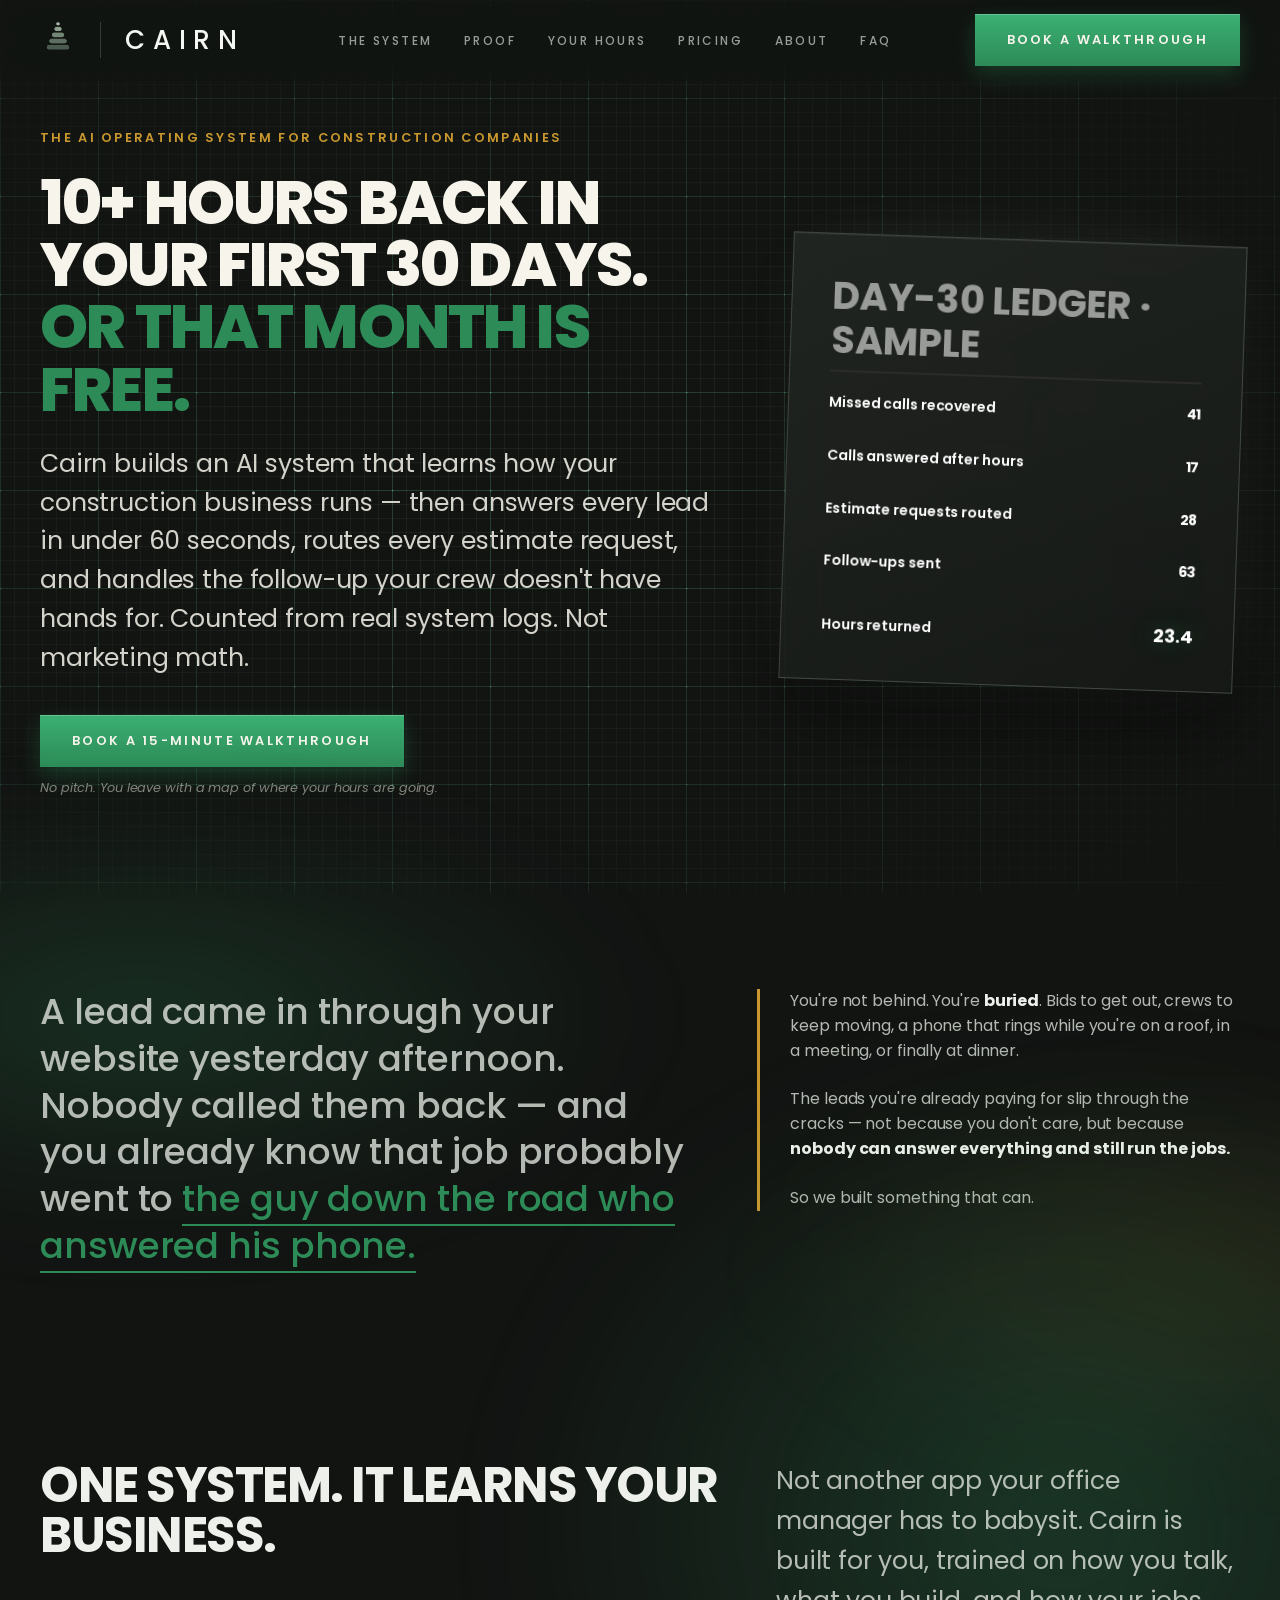
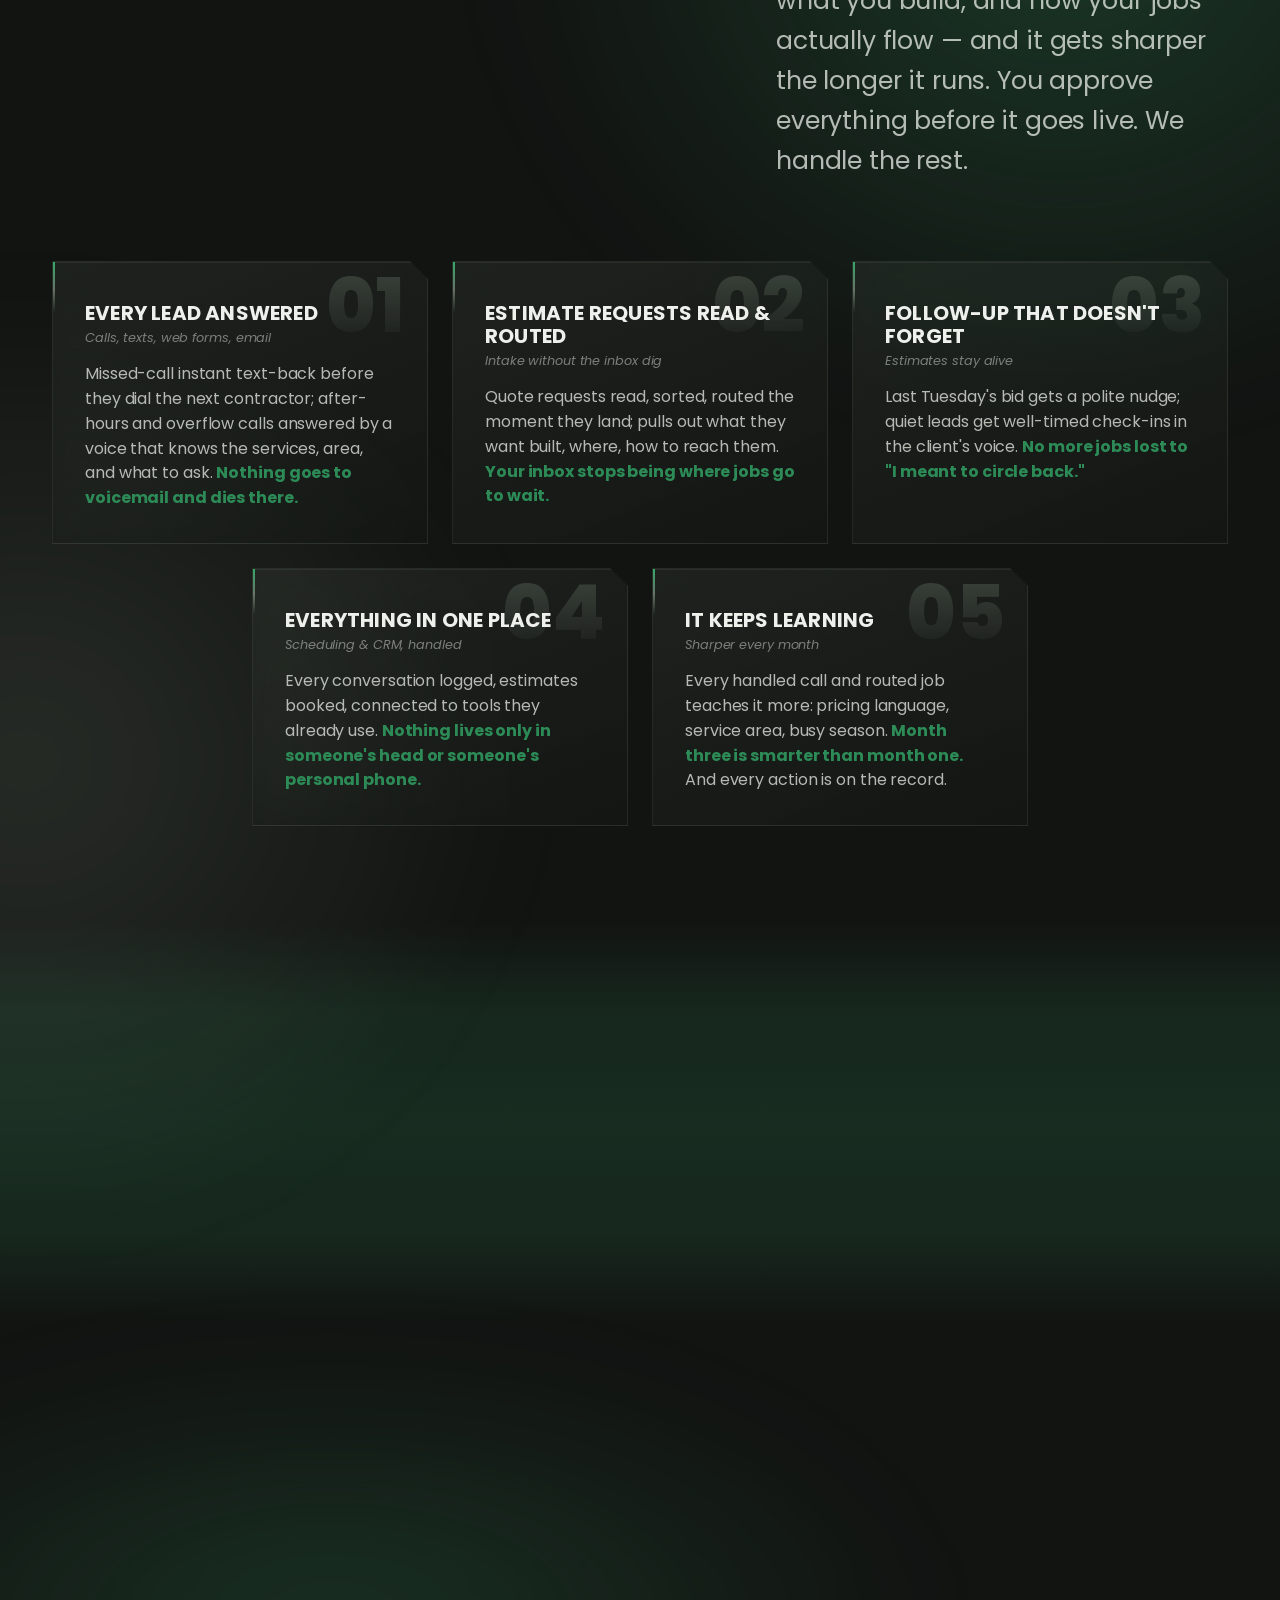
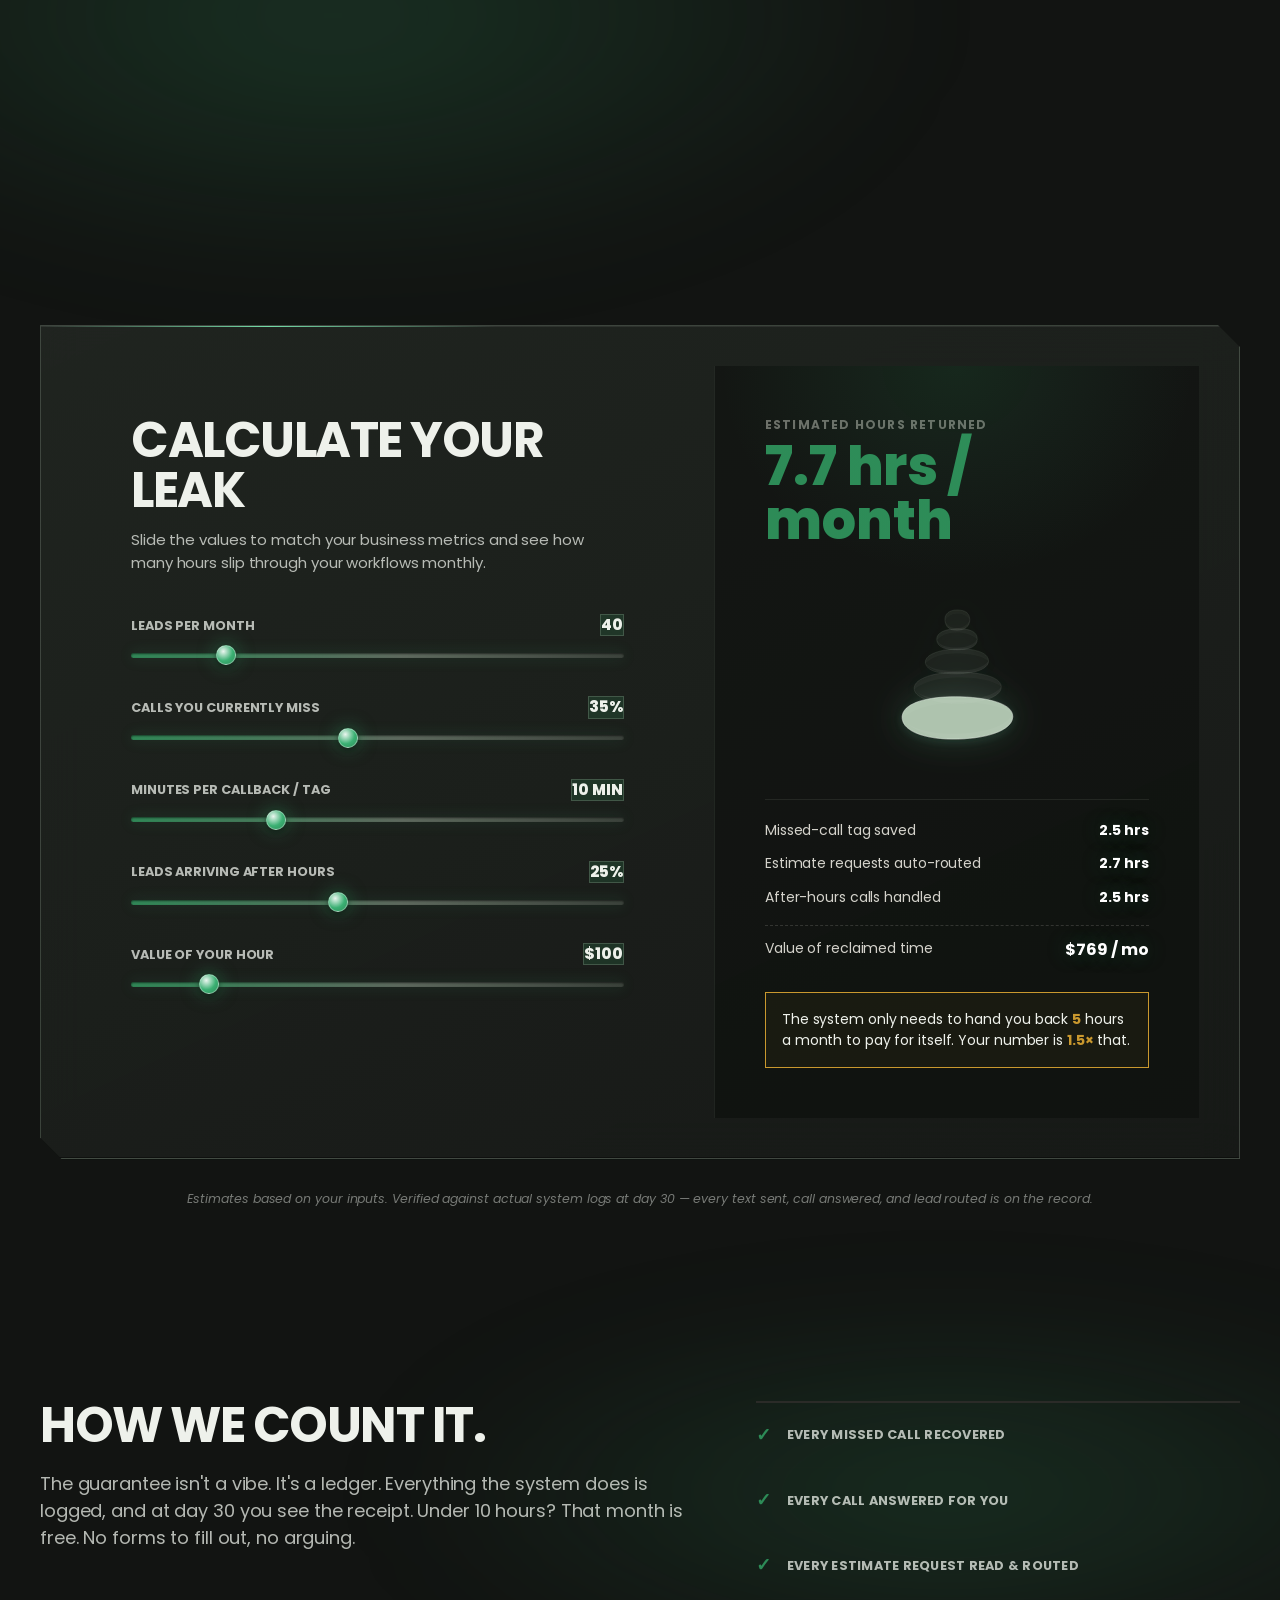
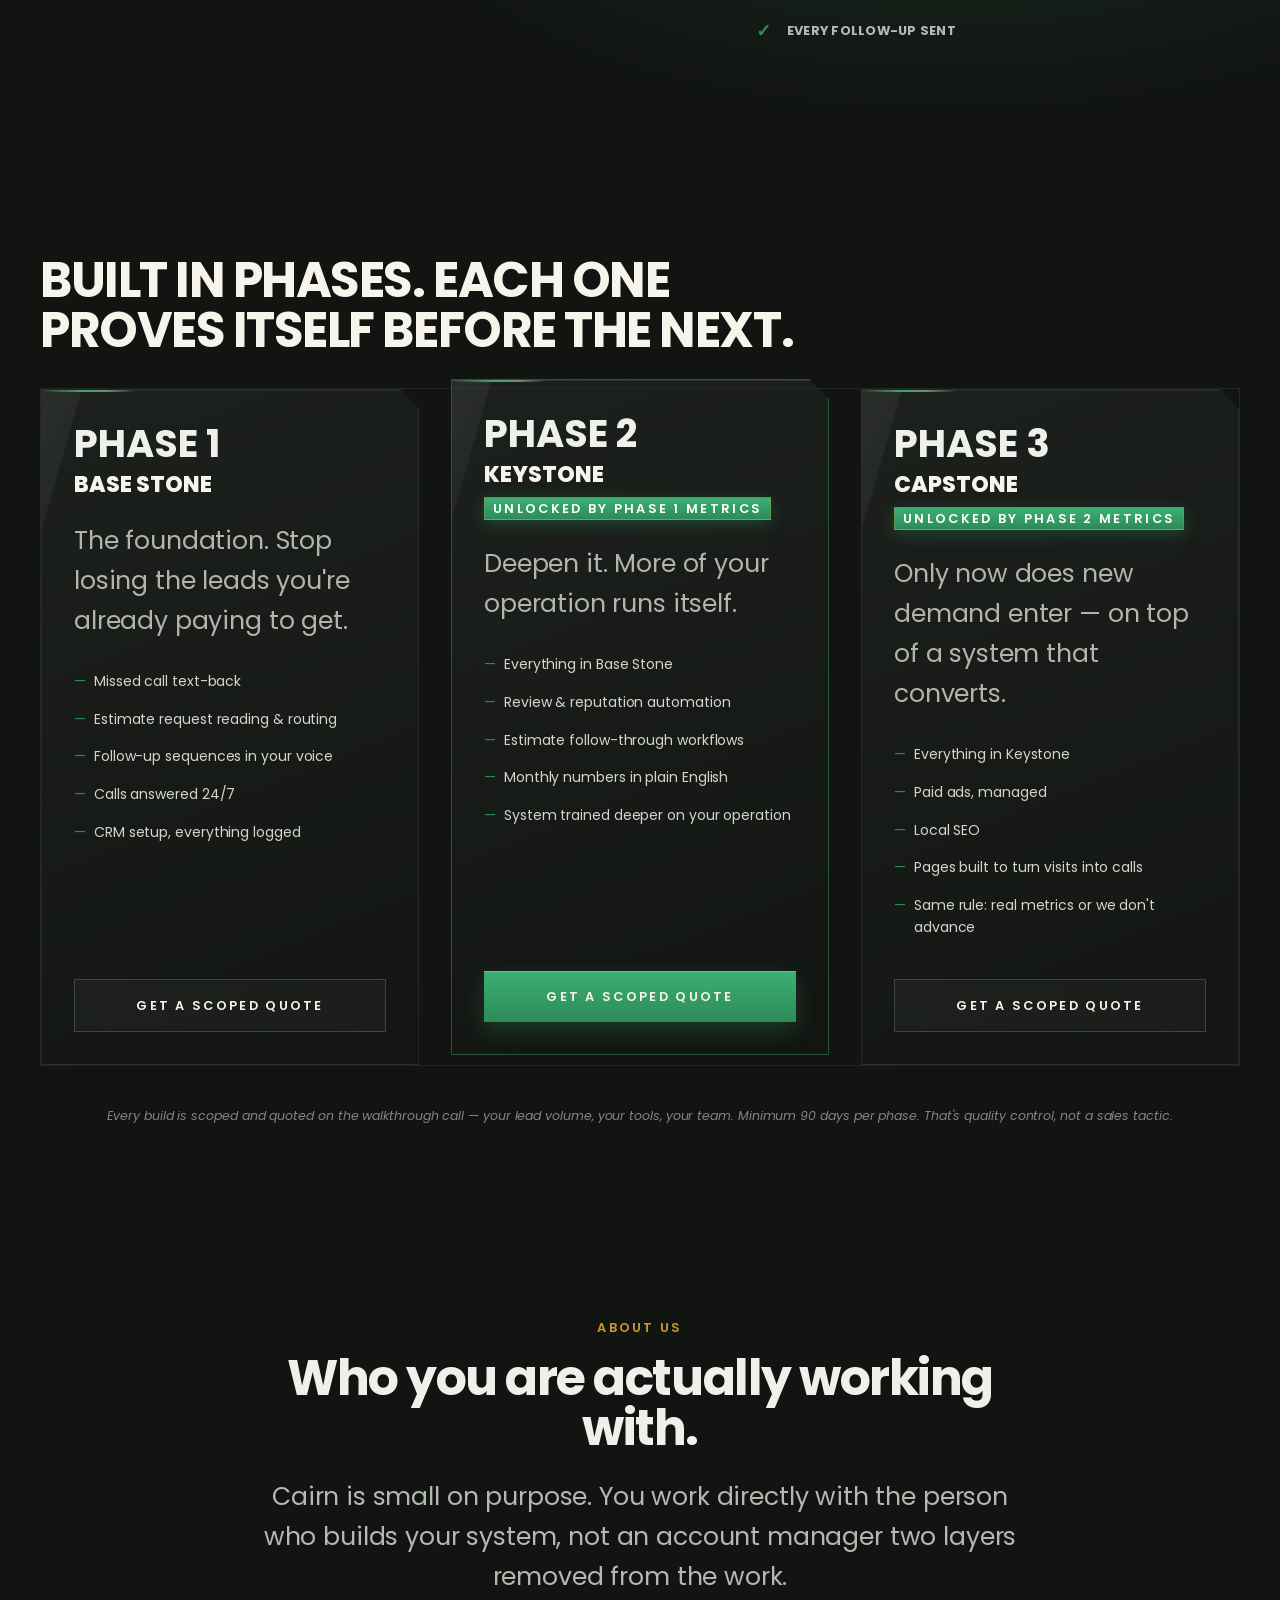
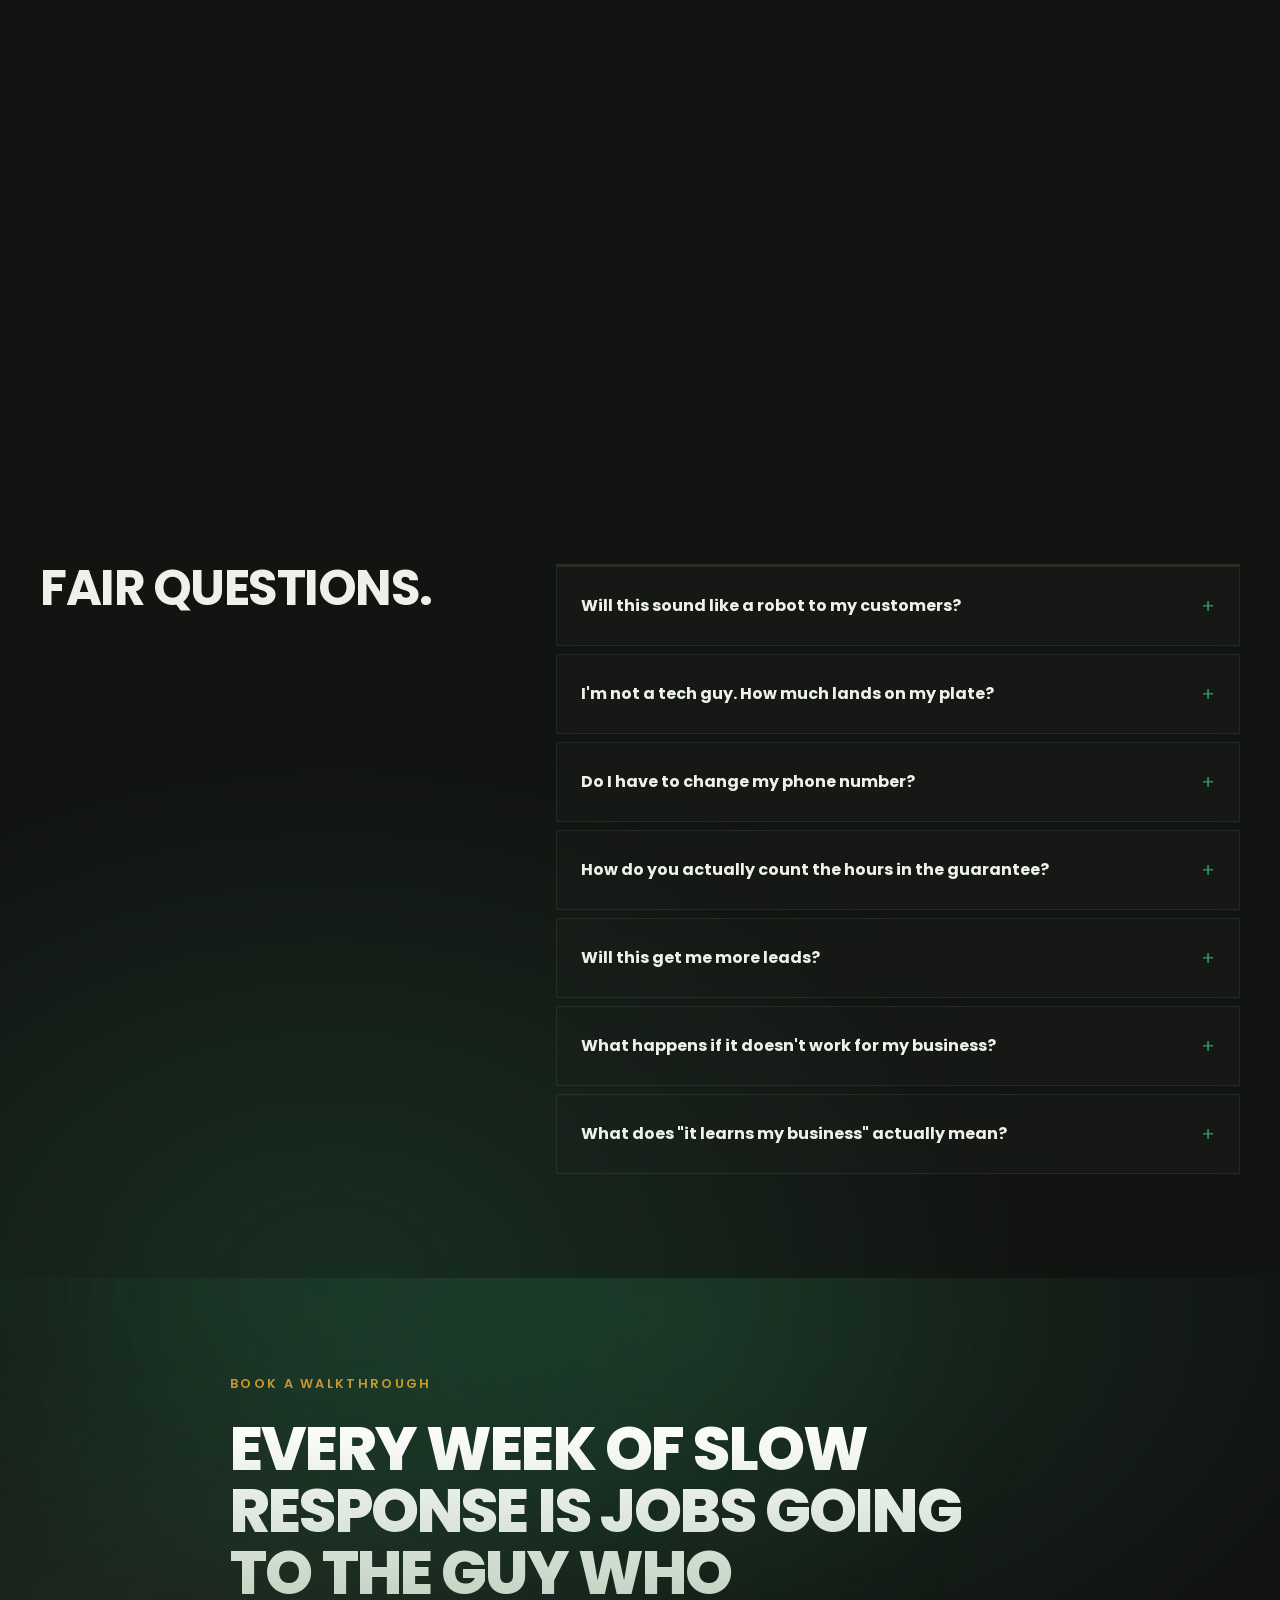
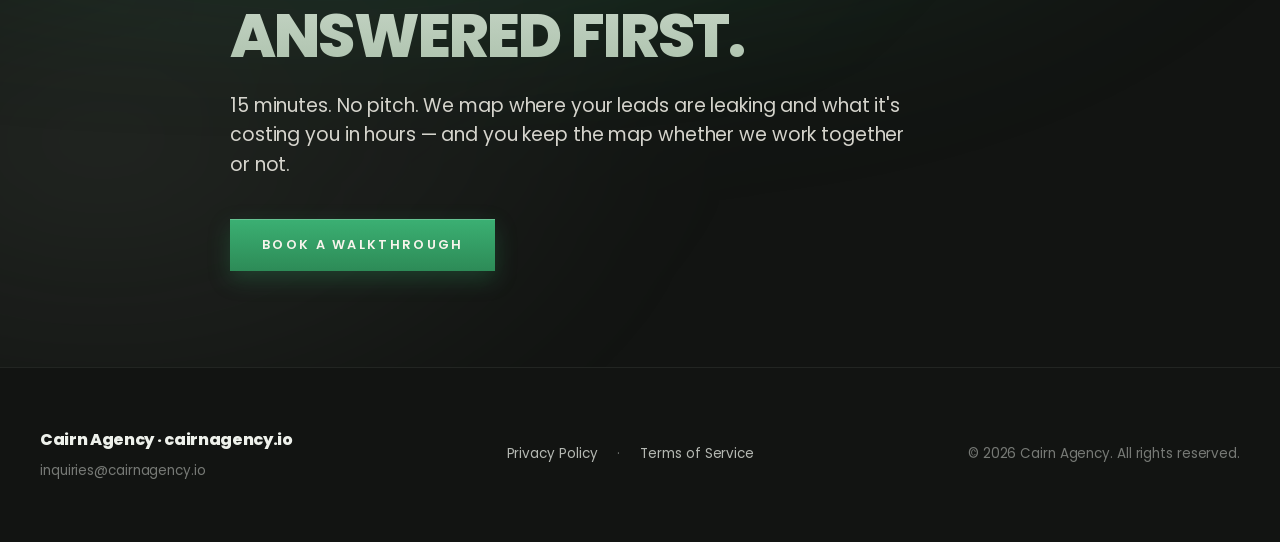
==== commit 9a23d92c: "Retire Lora, one typeface sitewide, plus deploy the mobile nav fix Two changes that had both been wr" ====
--- a/index.html
+++ b/index.html
@@ -15,7 +15,7 @@
   
   <link rel="preconnect" href="https://fonts.googleapis.com" />
   <link rel="preconnect" href="https://fonts.gstatic.com" crossorigin />
-  <link href="https://fonts.googleapis.com/css2?family=Lora:ital,wght@0,400;0,500;0,600;0,700;1,400;1,500&family=Poppins:wght@400;500;600;700;800&display=swap" rel="stylesheet" />
+  <link href="https://fonts.googleapis.com/css2?family=Poppins:wght@400;500;600;700;800&display=swap" rel="stylesheet" />
   
   <style>
     /* CSS Variables for Construction Branding System */
@@ -35,7 +35,10 @@
       --sage-1: #475547;
       
       --font-display: 'Poppins', sans-serif;
-      --font-body: 'Lora', serif;
+      /* One typeface sitewide, 07/31/2026. Was 'Lora', serif.
+         This is the only place a family name is hardcoded, so this
+         single line is what retires the serif everywhere. */
+      --font-body: 'Poppins', sans-serif;
       --transition: all 250ms cubic-bezier(0.16, 1, 0.3, 1);
     }
 
--- a/assets/cairn-polish.css
+++ b/assets/cairn-polish.css
@@ -991,3 +991,208 @@
 @media (prefers-reduced-motion: reduce) {
   .nav-brand:hover span { letter-spacing: 0.30em !important; }
 }
+
+
+/* ============================================================
+   22. MOBILE NAV DRAWER: BACKGROUND AND LEGIBILITY FIX
+   Added 07/30/2026.
+
+   THE BUG
+   On phones the slide-out menu looked transparent and the link
+   text was unreadable against the page behind it.
+
+   THE CAUSE
+   `.site-header` carries a backdrop-filter: blur(16px) in the
+   inline styles, and blur(20px) saturate(140%) again in
+   cairn-tech-layer.css section on .site-header. Any element with
+   a backdrop-filter becomes the containing block for its
+   `position: fixed` descendants. The drawer is one of those
+   descendants, so its `top:0; right:0; bottom:0` resolved
+   against the 80px tall header instead of against the viewport.
+   Its opaque background painted only that 80px strip, while the
+   drawer's 120px top padding pushed every link down below the
+   strip, where they rendered over the live page with nothing
+   behind them.
+
+   Section 20 above made it worse. `gap: 34px !important` was
+   written without a media query, so it overrode the drawer's
+   intended mobile `gap: 24px` and pushed the list further still.
+
+   THE FIX
+   1. Drop backdrop-filter from the header below 900px so it
+      stops capturing fixed descendants. Header opacity goes up
+      to compensate, and the blur is an expensive effect to paint
+      on a phone anyway.
+   2. Size the drawer explicitly against the viewport and give it
+      a solid fill, so it stays correct even if a later layer
+      puts a filter back on the header.
+   3. Raise the toggle above the open panel so the close X stays
+      tappable.
+   ============================================================ */
+
+@media (max-width: 900px) {
+
+  /* 1. Header stops acting as the containing block. */
+  .site-header {
+    backdrop-filter: none !important;
+    -webkit-backdrop-filter: none !important;
+    background: rgba(18, 20, 18, 0.94) !important;
+  }
+  .site-header.is-scrolled {
+    background: rgba(14, 16, 14, 0.97) !important;
+  }
+
+  /* 2. The drawer: explicit viewport box, solid fill. */
+  .nav-links-wrap {
+    position: fixed !important;
+    top: 0 !important;
+    right: 0 !important;
+    left: auto !important;
+    bottom: auto !important;
+    width: min(320px, 86vw) !important;
+    height: 100vh !important;
+    height: 100dvh !important;
+    z-index: 1200 !important;
+
+    background-color: #171A17 !important;
+    background-image: none !important;
+    backdrop-filter: none !important;
+    -webkit-backdrop-filter: none !important;
+    border-left: 1px solid rgba(247, 244, 236, 0.10) !important;
+    box-shadow: -26px 0 64px rgba(0, 0, 0, 0.55);
+
+    flex-direction: column !important;
+    align-items: stretch !important;
+    justify-content: flex-start !important;
+    padding: 104px 26px 32px !important;
+    gap: 2px !important;
+
+    overflow-y: auto;
+    overscroll-behavior: contain;
+  }
+
+  /* Links become full width rows with real tap targets. */
+  .nav-links-wrap > li { width: 100%; }
+
+  .nav-links-wrap > li > a {
+    display: block;
+    width: 100%;
+    padding: 15px 0 !important;
+    margin-right: 0 !important;
+    font-size: 15px !important;
+    font-weight: 500 !important;
+    letter-spacing: 0.16em !important;
+    color: rgba(247, 244, 236, 0.94) !important;
+    border-bottom: 1px solid rgba(247, 244, 236, 0.07);
+    white-space: nowrap;
+  }
+  .nav-links-wrap > li:last-of-type > a { border-bottom: none; }
+  .nav-links-wrap > li > a:active { color: #FFFFFF !important; }
+
+  /* Book a Walkthrough sits apart from the link list and keeps
+     its own button styling rather than inheriting the row type. */
+  .nav-links-wrap .mobile-nav-cta {
+    margin-top: 22px !important;
+    border-bottom: none;
+  }
+  .nav-links-wrap .mobile-nav-cta > a {
+    border-bottom: none !important;
+    padding: 14px 18px !important;
+    font-size: 13px !important;
+    letter-spacing: 0.10em !important;
+  }
+
+  /* 3. Toggle stays above the open panel. */
+  .mobile-nav-toggle {
+    position: relative;
+    z-index: 1300 !important;
+  }
+  .mobile-nav-toggle span {
+    background-color: #F7F4EC !important;
+  }
+
+  /* Scrim behind the open drawer. Cosmetic only. It hangs off
+     the header rather than the drawer because the drawer's
+     translateX makes it the containing block for its own fixed
+     children, and its overflow-y would clip them.
+     If this ever misbehaves, delete this one rule. Nothing else
+     depends on it. */
+  .site-header:has(.nav-links-wrap.open)::after {
+    content: "";
+    position: fixed;
+    inset: 0;
+    z-index: -1;
+    pointer-events: none;
+    background: rgba(0, 0, 0, 0.55);
+  }
+}
+
+
+/* ============================================================
+   23. ONE TYPEFACE SITEWIDE
+   Added 07/31/2026 at Kaylee's request.
+
+   This retires Lora. The site now runs entirely on Poppins, the
+   face used by the CAIRN wordmark in the header.
+
+   NOTE, because this matters: the operating brief lists typefaces
+   as a locked brand asset, and section 10 of cairn-tech-layer.css
+   had this change written and deliberately left commented out for
+   that reason. This section supersedes it. To revert, delete this
+   whole block. Nothing else depends on it.
+
+   HOW IT WORKS. Every font rule on the live page resolves through
+   one of two variables, and nothing hardcodes a family name. So
+   repointing --font-body is enough to convert the entire site in
+   one move, including anything added later that uses the variable.
+   The explicit selectors below are belt and braces for elements
+   that set a family directly.
+   ============================================================ */
+
+:root {
+  --font-body: 'Poppins', 'Segoe UI', system-ui, -apple-system, sans-serif !important;
+}
+
+body,
+p, li, blockquote,
+.hero-sub, .bio-text, .case-body-text, .spec-desc,
+.faq-content-inner, .problem-left-copy, .problem-right-col p,
+.calc-footnote, .hero-cta-note, .ledger-title, .spec-subtitle {
+  font-family: var(--font-display) !important;
+}
+
+/* OPTICAL CORRECTION. Poppins has a noticeably larger x-height and
+   wider letterforms than Lora, so body copy set at the old sizes
+   reads bigger and looser than it did. Left uncorrected the page
+   feels inflated. These three adjustments put the colour of the
+   text back where it was:
+     - a hair of negative tracking to close the extra width
+     - slightly tighter leading, since a taller x-height needs less
+     - weight 400 held explicitly, because Lora 400 and Poppins 400
+       do not carry the same visual weight and some rules relied on
+       Lora's heavier stroke */
+body,
+p, li,
+.hero-sub, .bio-text, .case-body-text, .spec-desc,
+.faq-content-inner, .problem-right-col p {
+  font-weight: 400;
+  letter-spacing: -0.006em;
+  line-height: 1.55;
+}
+
+/* The italic pull quotes lose their serif character entirely once
+   Lora is gone, and Poppins italic at low weight reads as an
+   accident rather than emphasis. Emphasis moves to weight instead. */
+em, i, .problem-left-copy em {
+  font-style: normal;
+  font-weight: 600;
+}
+
+/* Lora was carrying the numerals in the ledger, calculator and log.
+   Poppins tabular figures keep those columns from jittering.
+   Selector list verified against index.html, 07/31/2026. */
+.ledger-row, .ledger-hours-val, .calc-output, .log-row {
+  font-variant-numeric: tabular-nums;
+  font-feature-settings: "tnum" 1;
+}
+
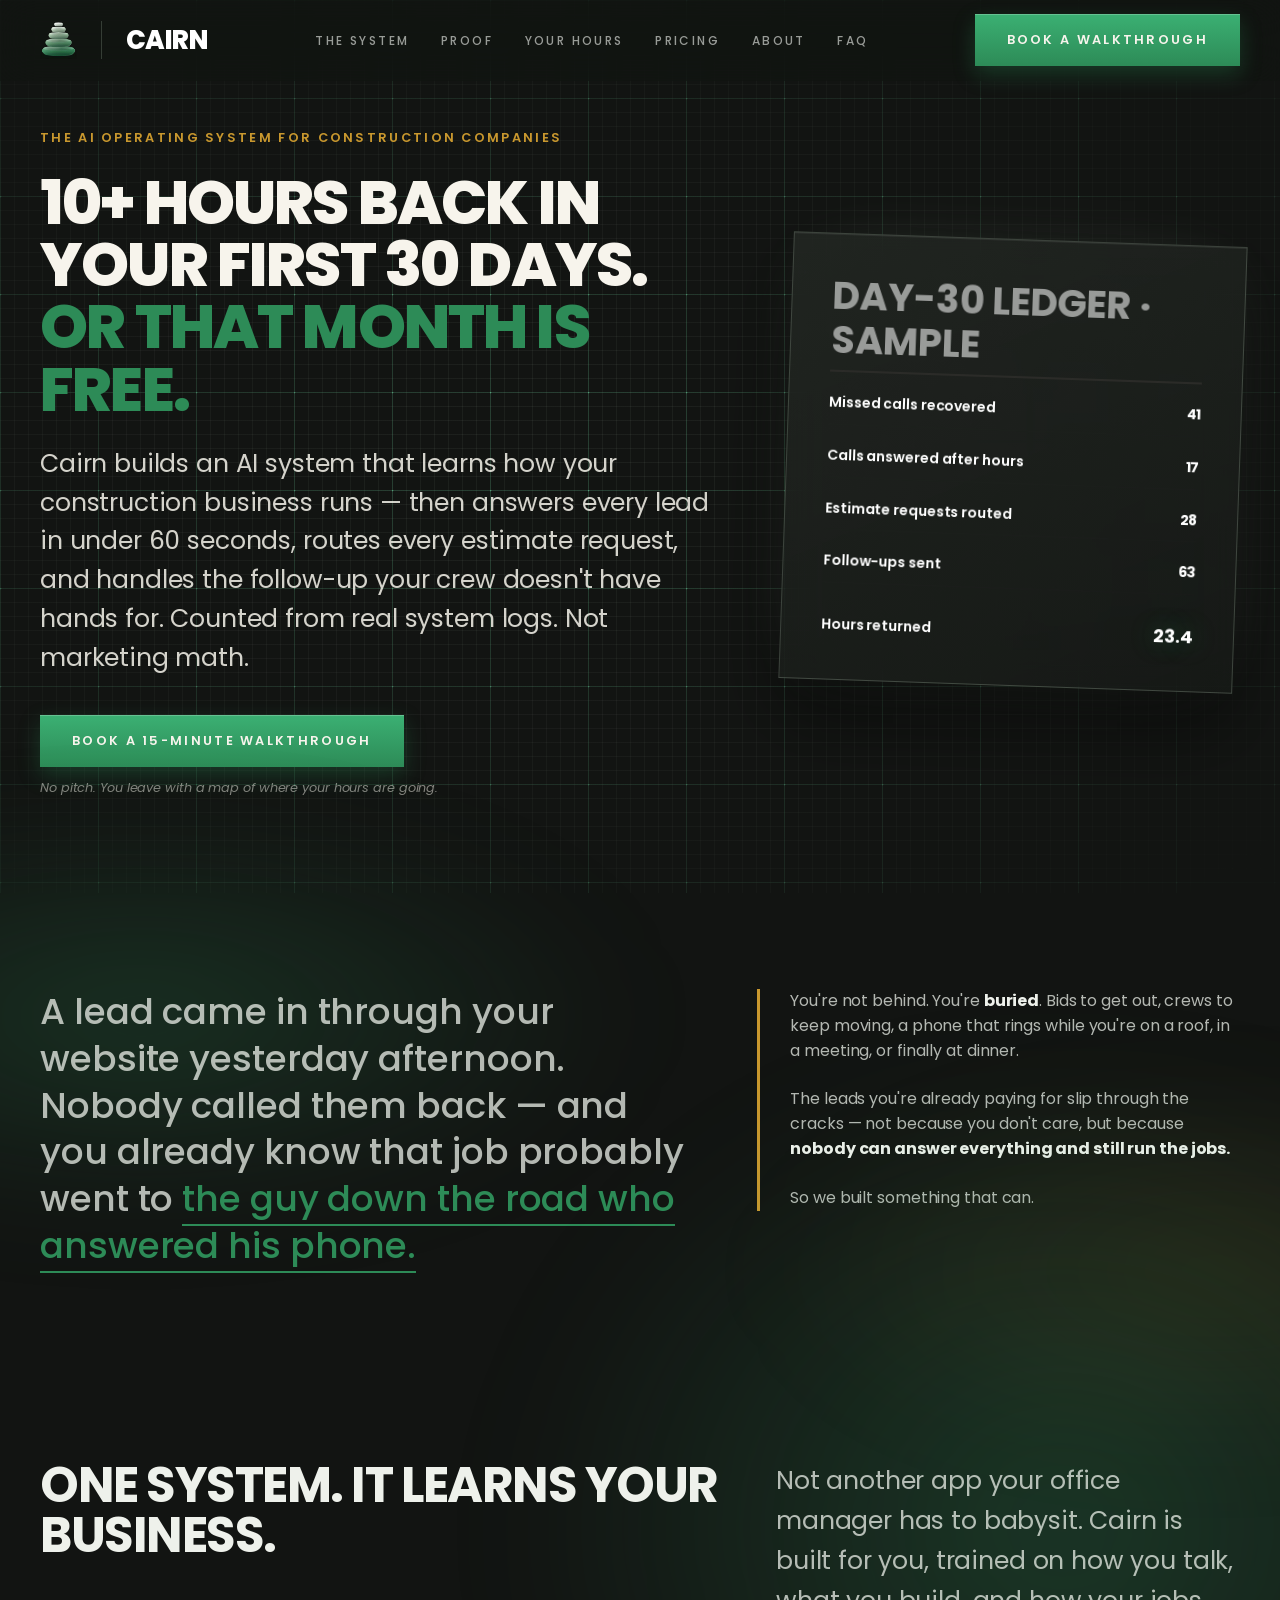
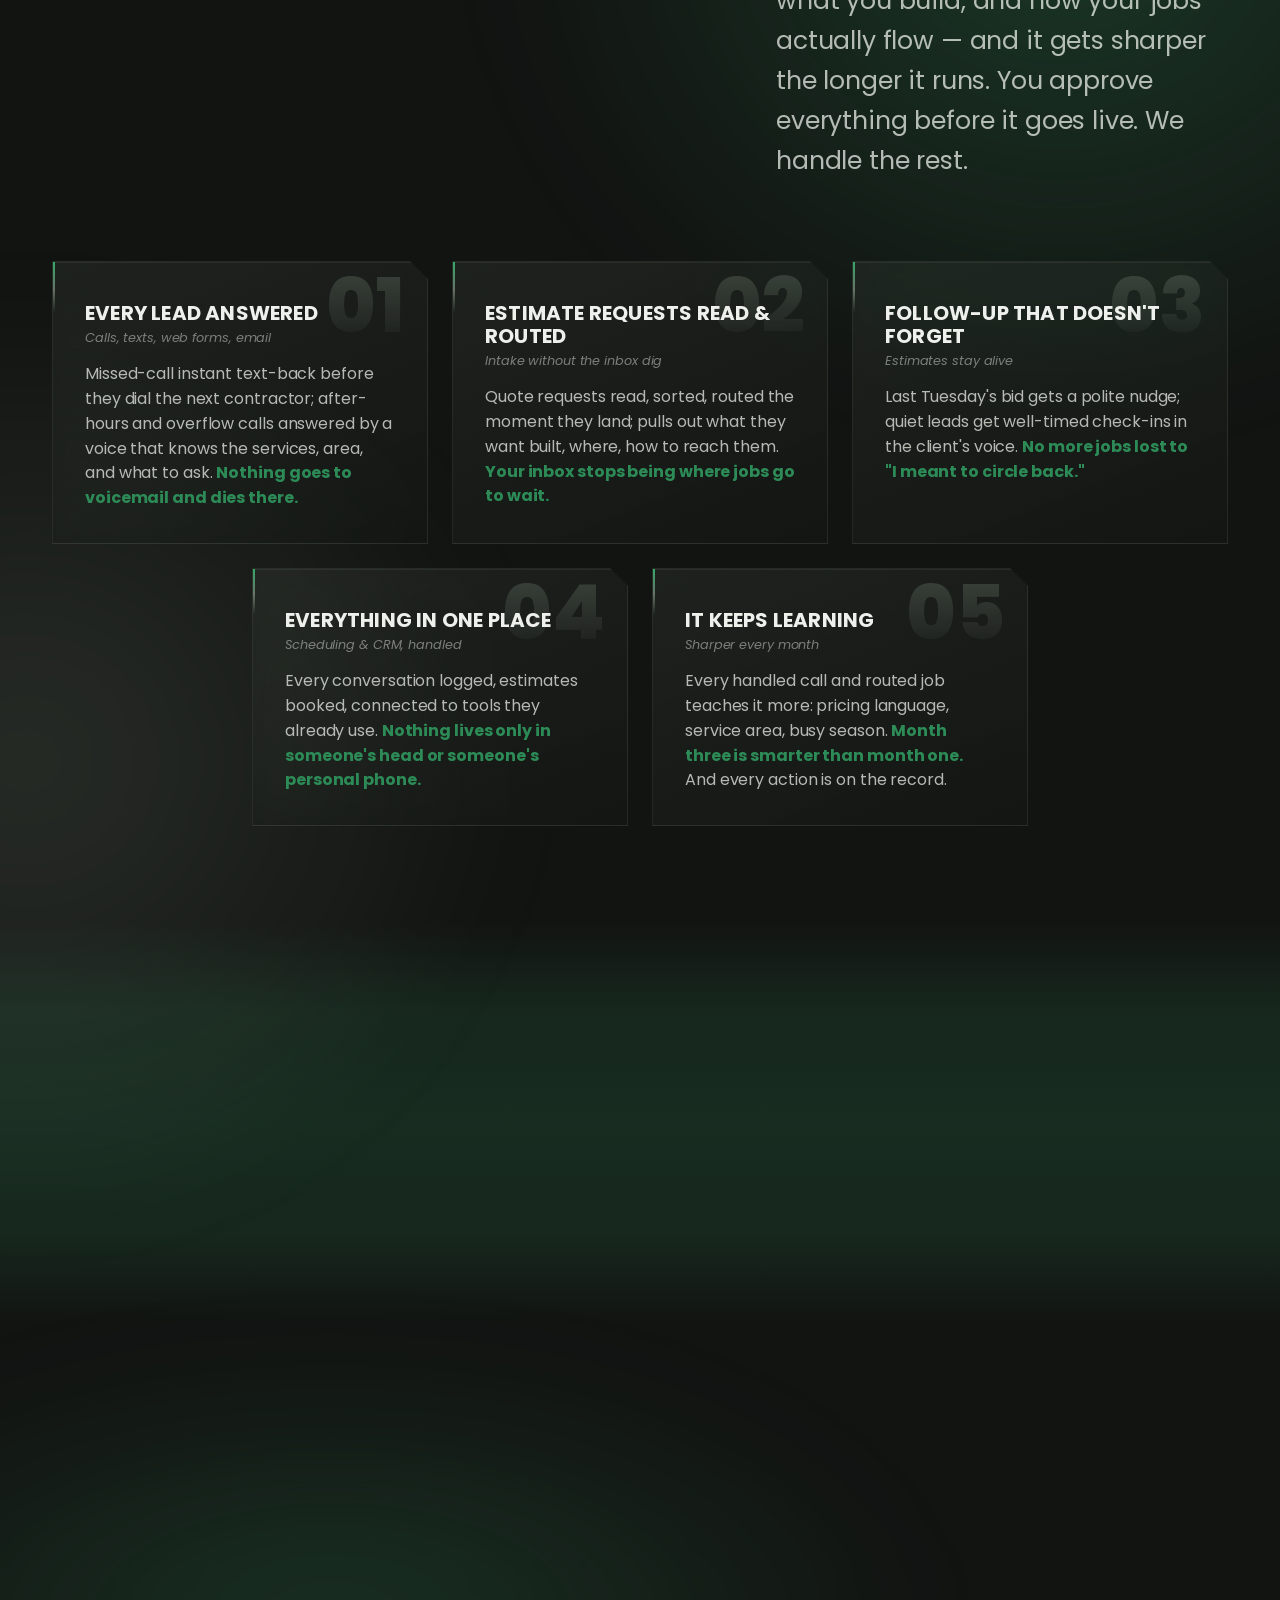
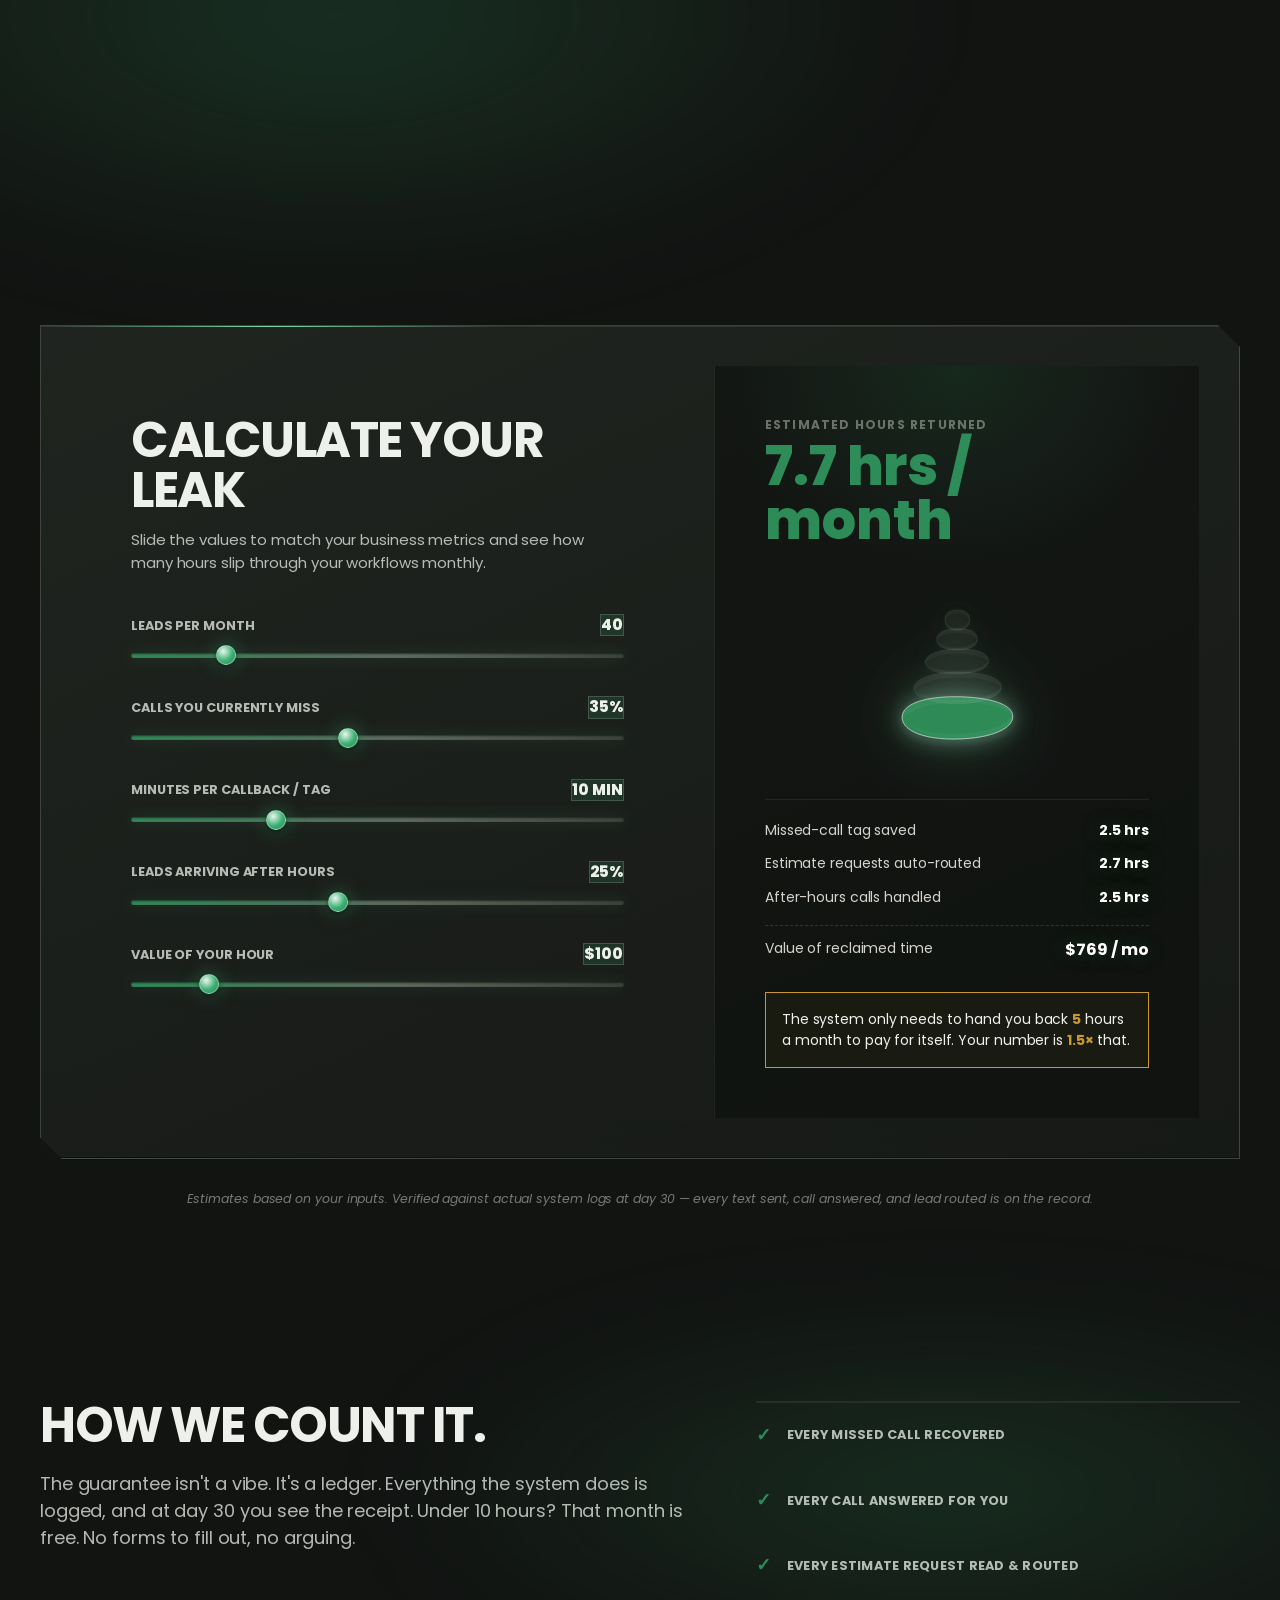
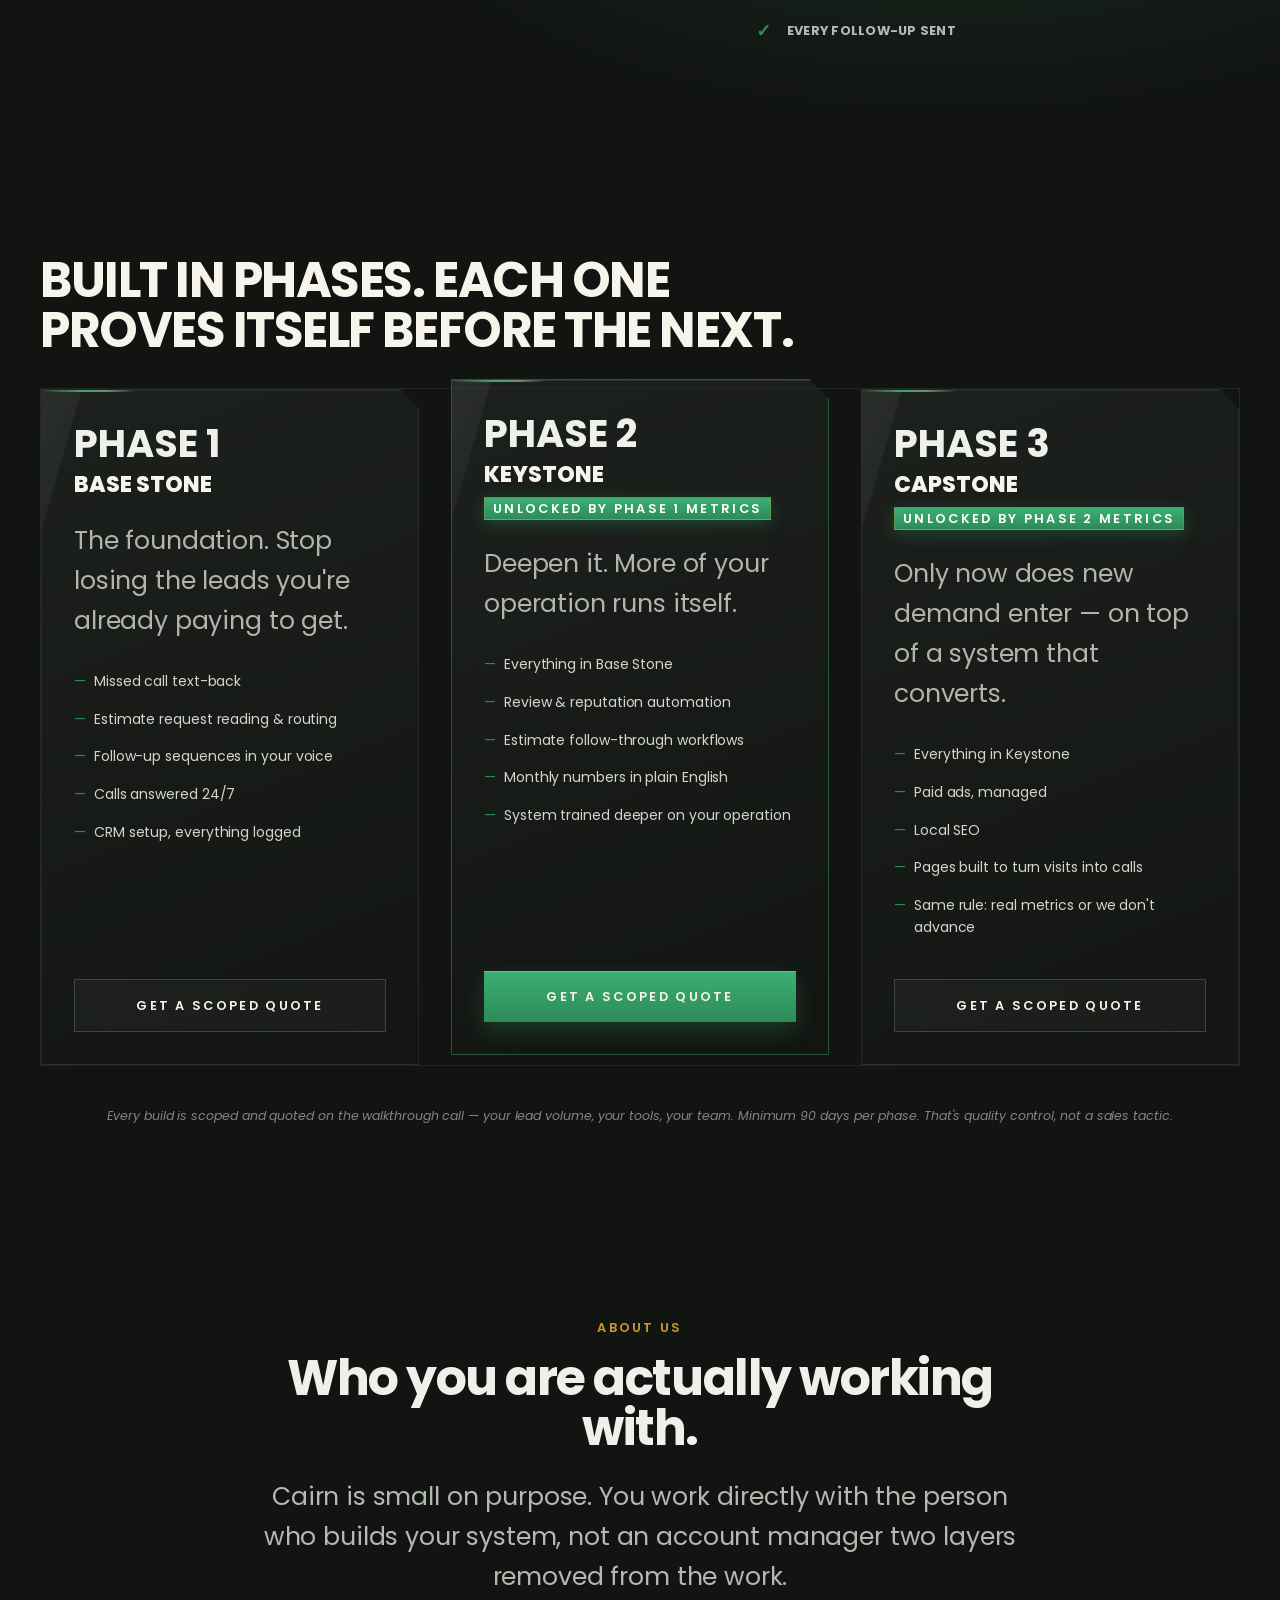
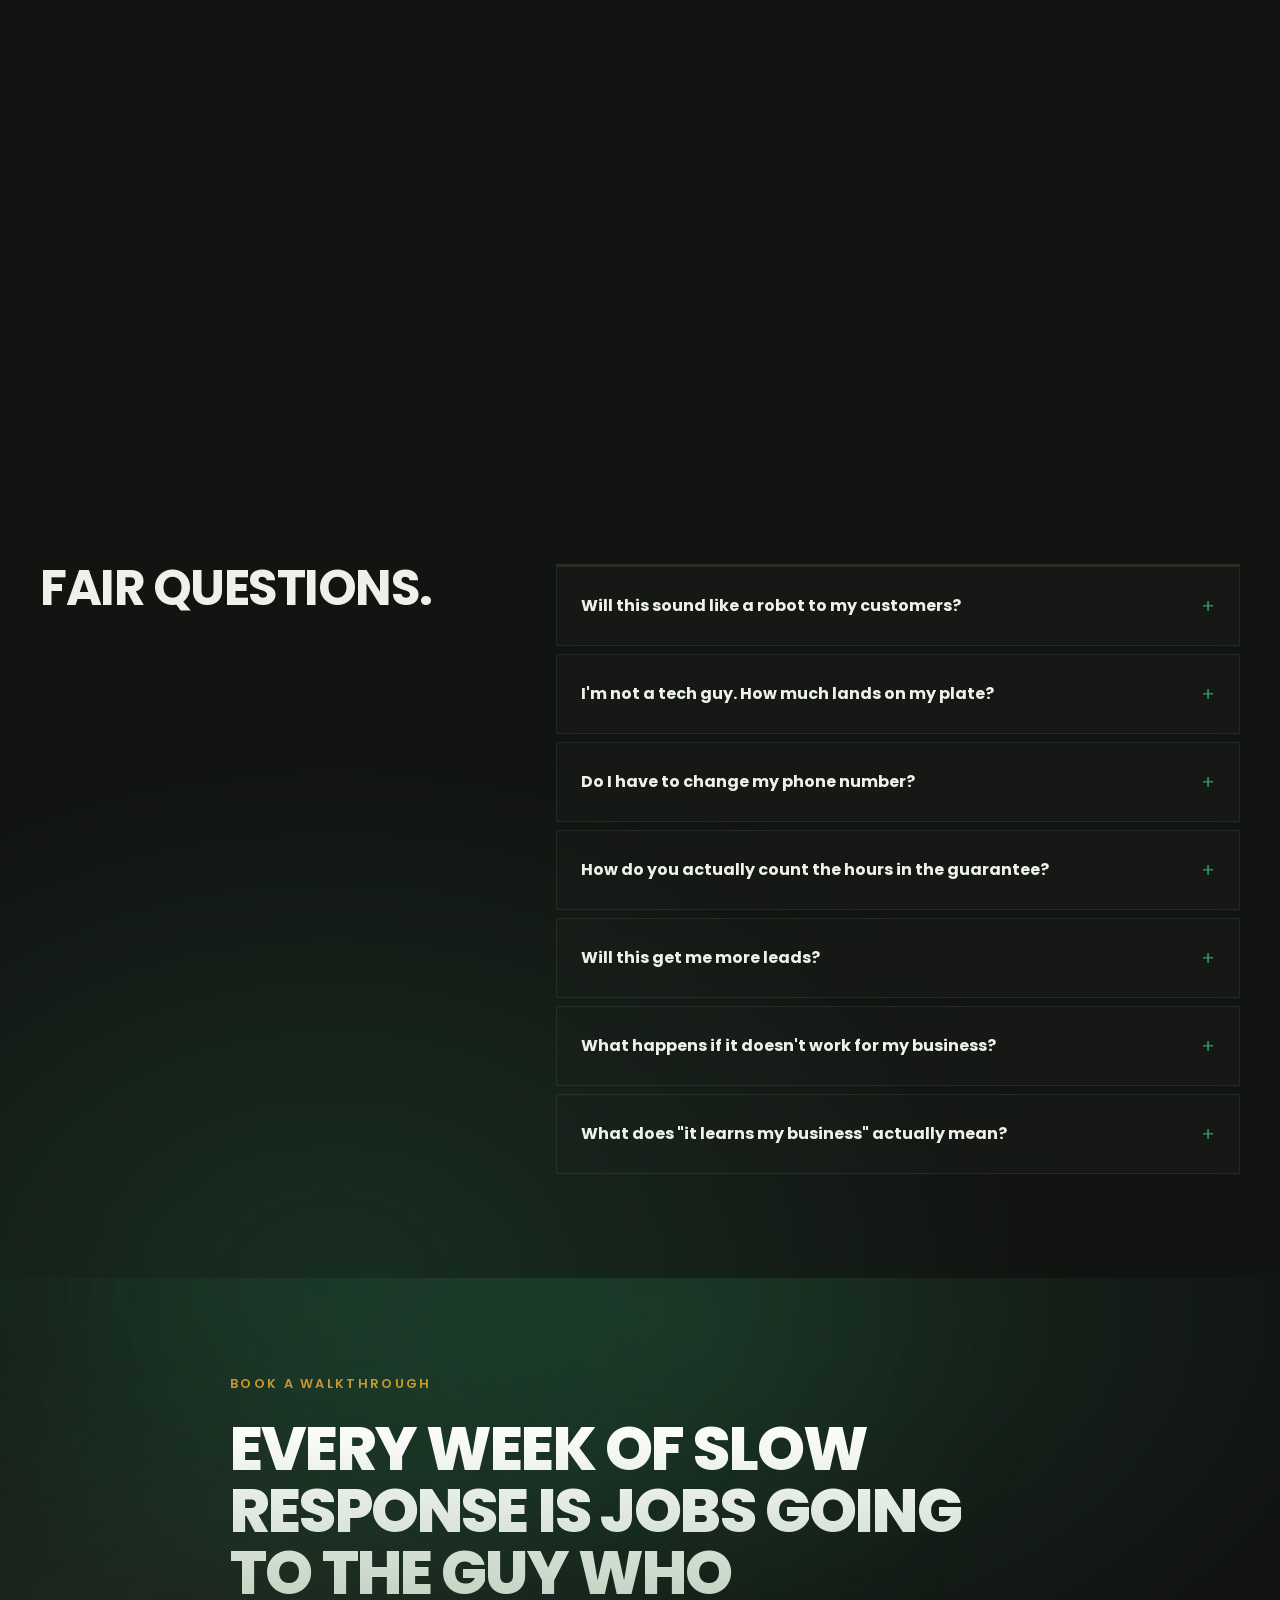
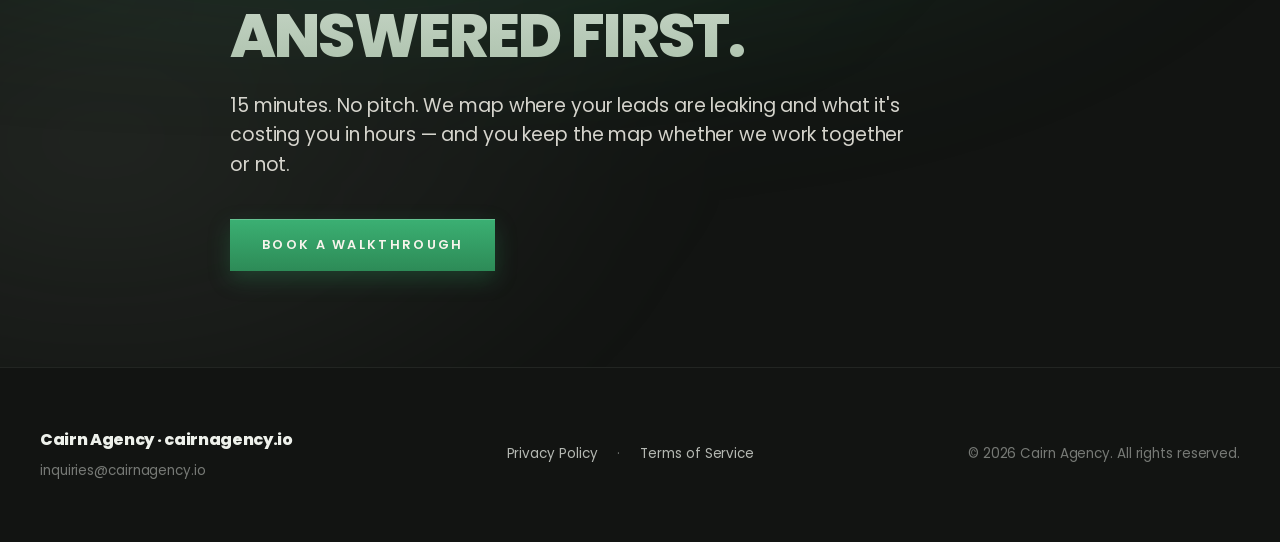
==== commit 7f91022d: "Vector nav mark, bold wordmark, anchor offset, and fix the inverted stone meter Four changes.  1. Na" ====
--- a/index.html
+++ b/index.html
@@ -1408,7 +1408,7 @@
   <header class="site-header" id="siteHeader">
     <div class="container nav-container">
       <a class="nav-brand" href="#home">
-        <img class="nav-brand-img" src="assets/cairn-stone-mark-cropped.png" alt="Cairn Stones" />
+        <img class="nav-brand-img" src="assets/cairn-mark-nav.svg" alt="Cairn Stones" />
         <span>CAIRN</span>
       </a>
       
--- a/assets/cairn-polish.css
+++ b/assets/cairn-polish.css
@@ -1196,3 +1196,132 @@
   font-feature-settings: "tnum" 1;
 }
 
+
+/* ============================================================
+   24. ANCHOR OFFSET FOR THE FIXED HEADER
+   Added 07/31/2026.
+
+   The header is position:fixed at 80px tall, and every nav link
+   is a same page #anchor. Nothing ever accounted for that, so
+   the browser scrolled each section to y=0 and the header sat on
+   top of the first line. "Who you are actually working with" and
+   the pricing phase headings were the worst hit.
+
+   scroll-padding-top on the scroll container fixes every anchor
+   at once, including any added later. Preferred over putting
+   scroll-margin-top on each section, which has to be maintained.
+   ============================================================ */
+
+html {
+  scroll-padding-top: 108px;
+}
+
+@media (max-width: 900px) {
+  html { scroll-padding-top: 92px; }
+}
+
+
+/* ============================================================
+   25. THE WORDMARK, MATCHED TO THE LINKEDIN BANNER
+   Added 07/31/2026 at Kaylee's request.
+
+   This reverses section 17 and section 21, which set the wordmark
+   light and wide on the reasoning that a small wordmark wants
+   lighter weight and open tracking. The banner went the other way,
+   heavy and tight, and that is now the reference. Later section
+   wins, so 17 and 21 are left in place as the record of why they
+   said what they said.
+
+   Values are lifted from the banner: Poppins 800, -0.02em.
+   ============================================================ */
+
+.nav-brand span {
+  font-weight: 800 !important;
+  letter-spacing: -0.02em !important;
+  padding-right: 0 !important;      /* no trailing track left to cancel */
+  color: #FFFFFF !important;
+}
+
+/* The hover was a tracking animation, which only reads on a
+   wide-tracked wordmark. On a tight one it looks like a glitch,
+   so hover becomes a glow instead. */
+.nav-brand:hover span {
+  letter-spacing: -0.02em !important;
+  text-shadow: 0 0 18px rgba(79, 214, 141, 0.55);
+}
+
+@media (prefers-reduced-motion: reduce) {
+  .nav-brand:hover span { letter-spacing: -0.02em !important; }
+}
+
+
+/* ============================================================
+   26. STONE METER, MATCHED TO THE REFINED MARK
+   Added 07/31/2026.
+
+   TWO THINGS HERE, and the first one is a bug.
+
+   1. The ramp was upside down. calc-stone-5 is the BASE and
+      calc-stone-1 is the TOP, per the markup comments and the
+      JS in updateStonesMeter(). Section 15 gave the base the
+      lightest sage and the top the darkest, which is the exact
+      inverse of the stonemark, where the cap is near white and
+      the base is forest green.
+
+   2. The ramp is now the refined mark's ramp, so the calculator
+      and the logo read as the same object.
+
+   The IDs and the .active-stone class are untouched, so the
+   calculator logic is unaffected.
+   ============================================================ */
+
+.calc-meter-svg path#calc-stone-1.active-stone { fill: #F2F8F0 !important; }  /* top, near white */
+.calc-meter-svg path#calc-stone-2.active-stone { fill: #C4DCC4 !important; }
+.calc-meter-svg path#calc-stone-3.active-stone { fill: #93BE9E !important; }
+.calc-meter-svg path#calc-stone-4.active-stone { fill: #5FA478 !important; }
+.calc-meter-svg path#calc-stone-5.active-stone { fill: #2D8B57 !important; }  /* base, forest */
+
+/* Lit cap and shaded underside pushed harder, so the stones read
+   as volumes rather than as filled outlines. Matches the way the
+   refined mark builds depth. */
+.calc-meter-svg .stone-lit   { opacity: 0.72 !important; }
+.calc-meter-svg .stone-shade { opacity: 0.85 !important; }
+
+.calc-meter-svg path.active-stone {
+  stroke: rgba(255, 255, 255, 0.62) !important;
+  stroke-width: 1.2 !important;
+}
+
+/* Inactive stones sit further back so the lit ones carry the eye. */
+.calc-meter-svg path[id^="calc-stone"] {
+  fill: rgba(174, 195, 174, 0.05) !important;
+}
+
+/* The mark's halo, ported. Two layers: a tight bright one that
+   follows the silhouette and a wide soft one for ambience. */
+.stone-stack {
+  filter:
+    url(#stoneShadow)
+    drop-shadow(0 0 14px rgba(79, 214, 141, 0.42))
+    drop-shadow(0 0 40px rgba(45, 139, 87, 0.30)) !important;
+}
+
+
+/* ============================================================
+   27. NAV MARK, NOW VECTOR
+   Added 07/31/2026. The nav logo moved from
+   cairn-stone-mark-cropped.png to cairn-mark-nav.svg, which is
+   the dimensional rebuild on a viewBox cropped tight to the
+   stones so it fills its box instead of floating in padding.
+   ============================================================ */
+
+.nav-brand-img {
+  height: 38px !important;
+  width: auto !important;
+  object-fit: contain;
+}
+
+@media (max-width: 900px) {
+  .nav-brand-img { height: 32px !important; }
+}
+
